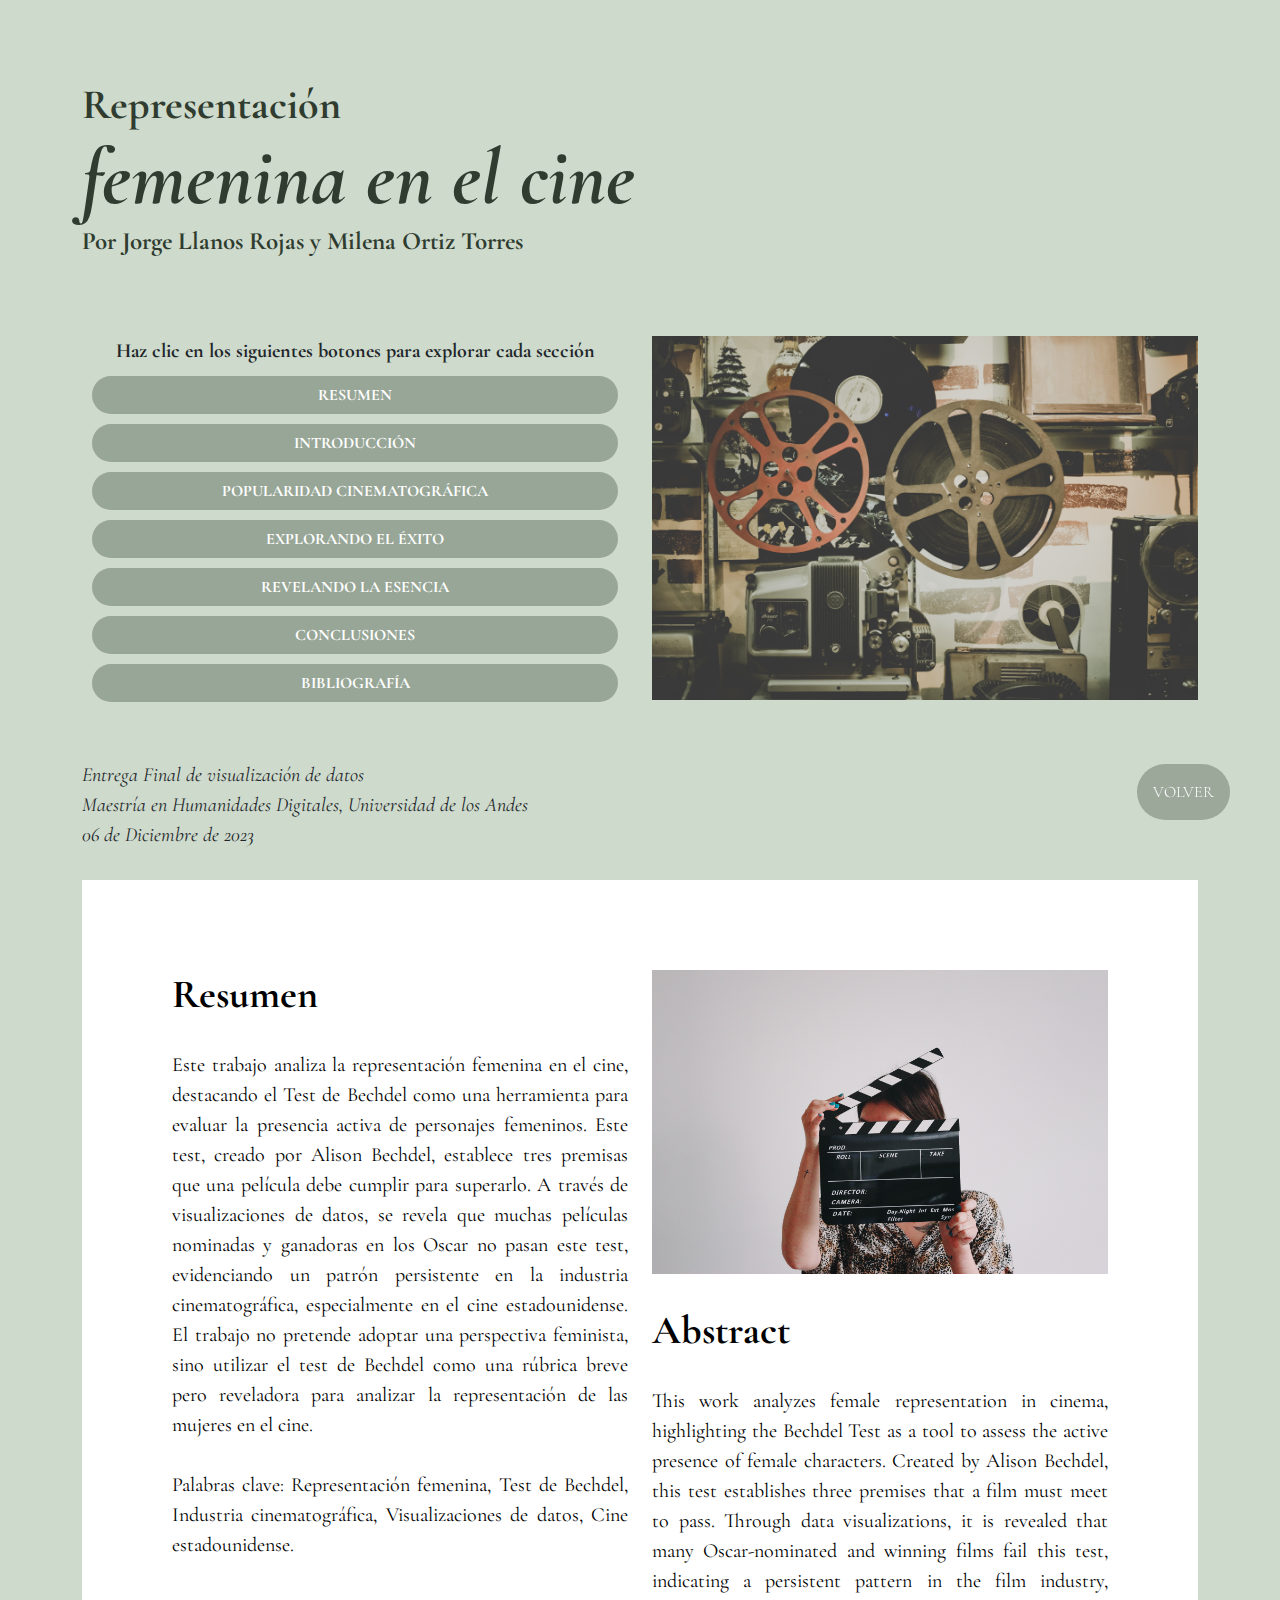
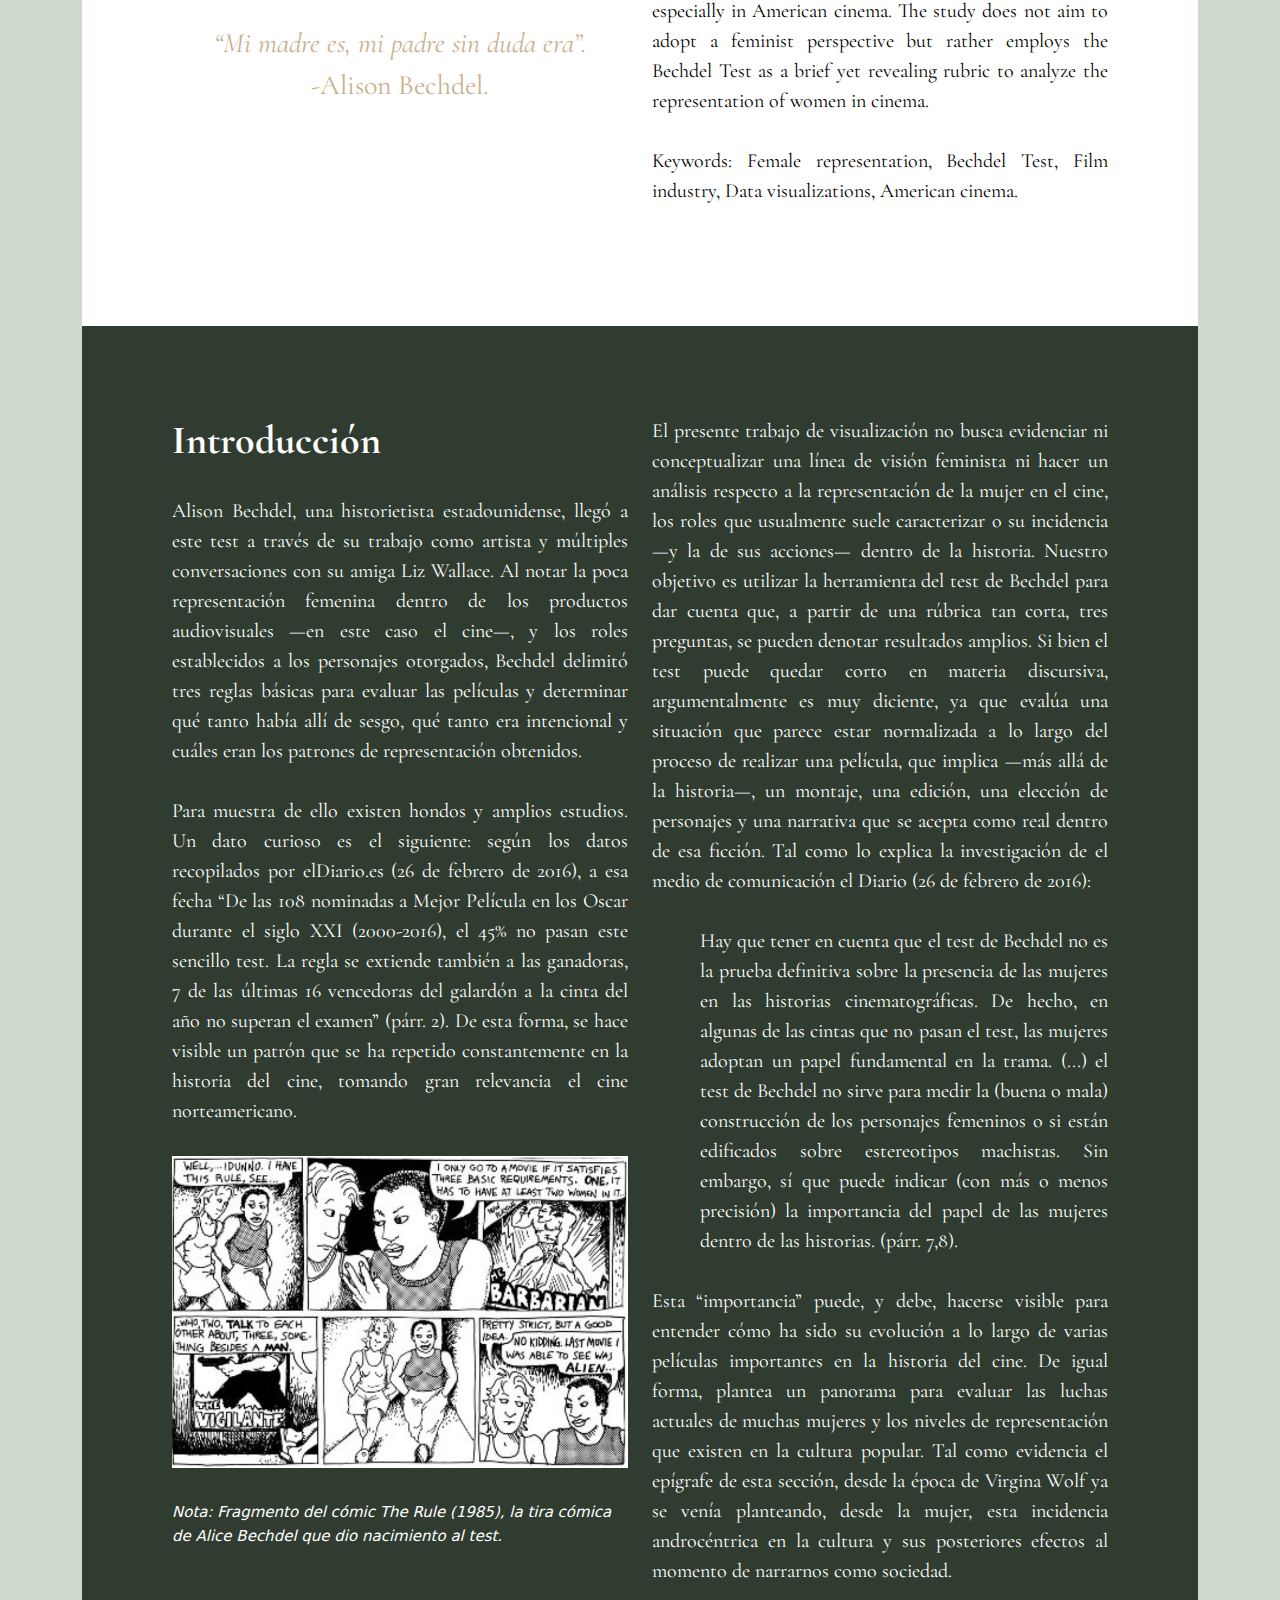
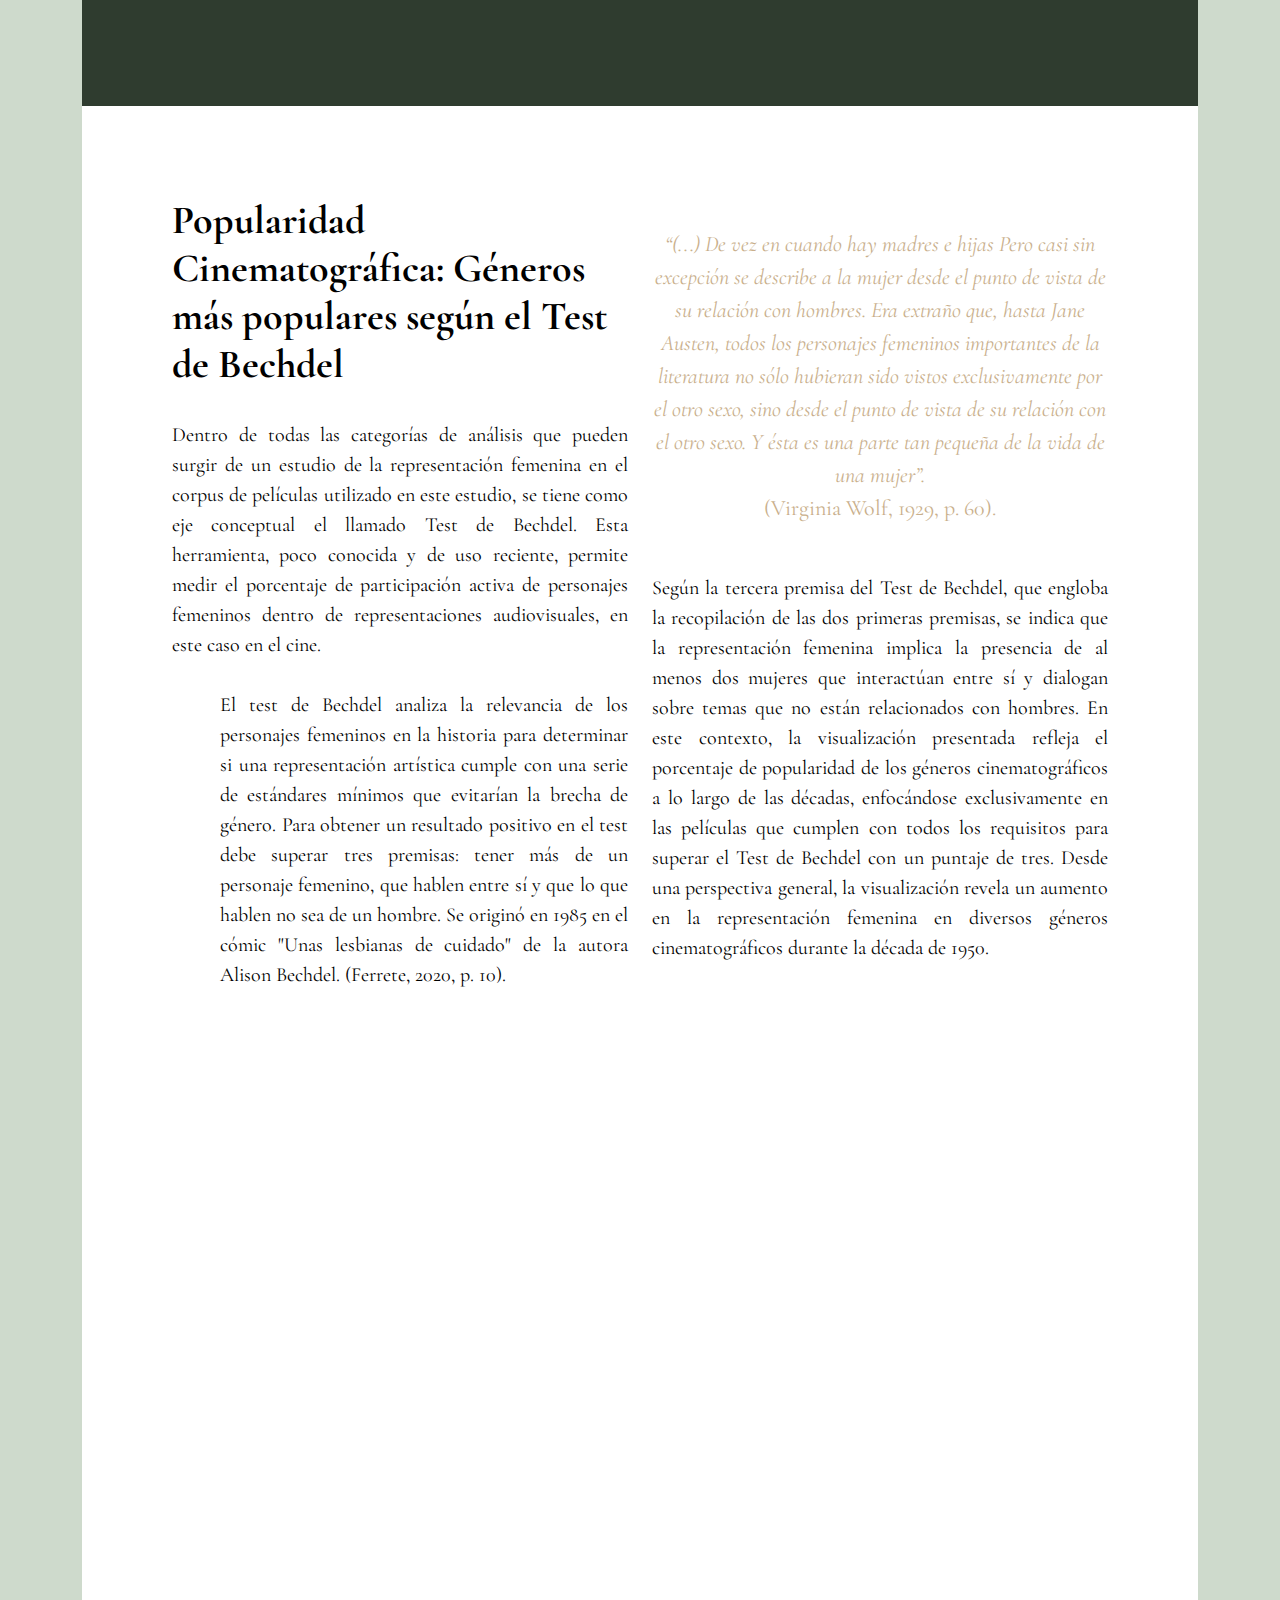
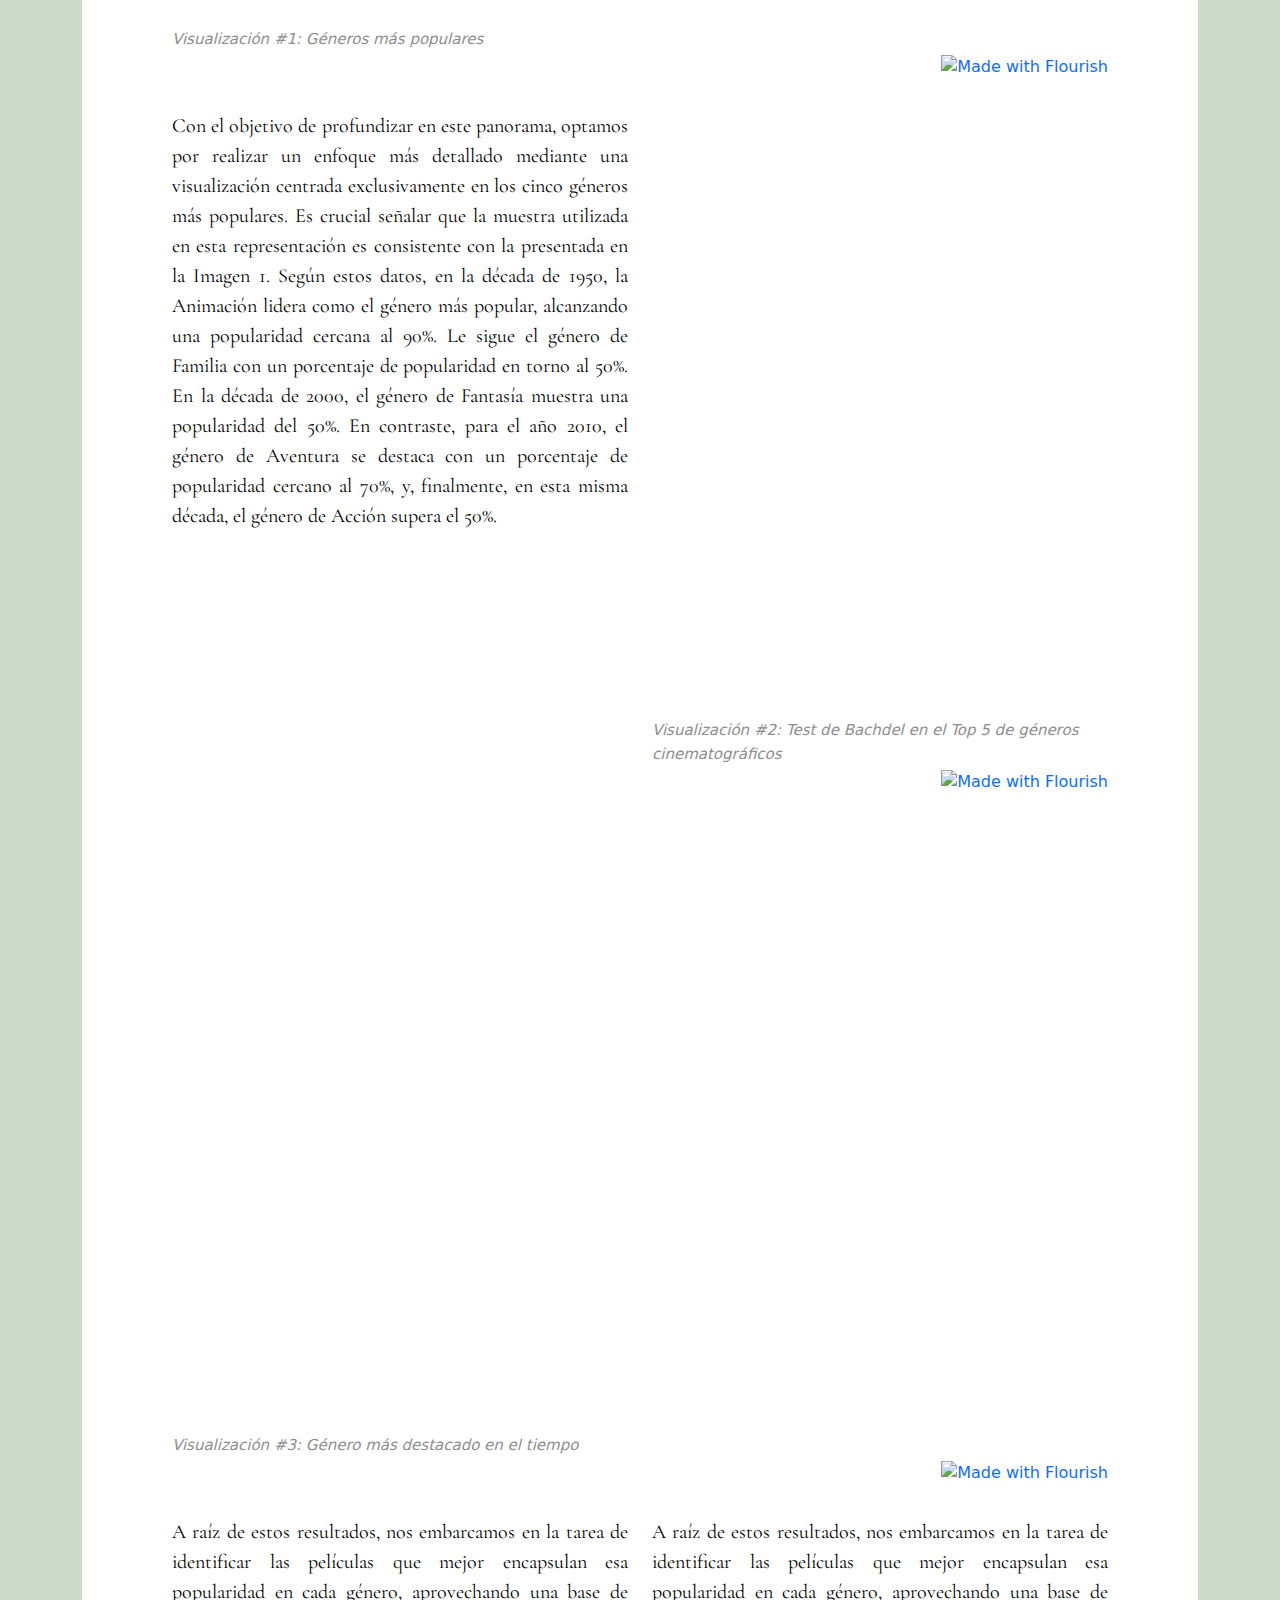
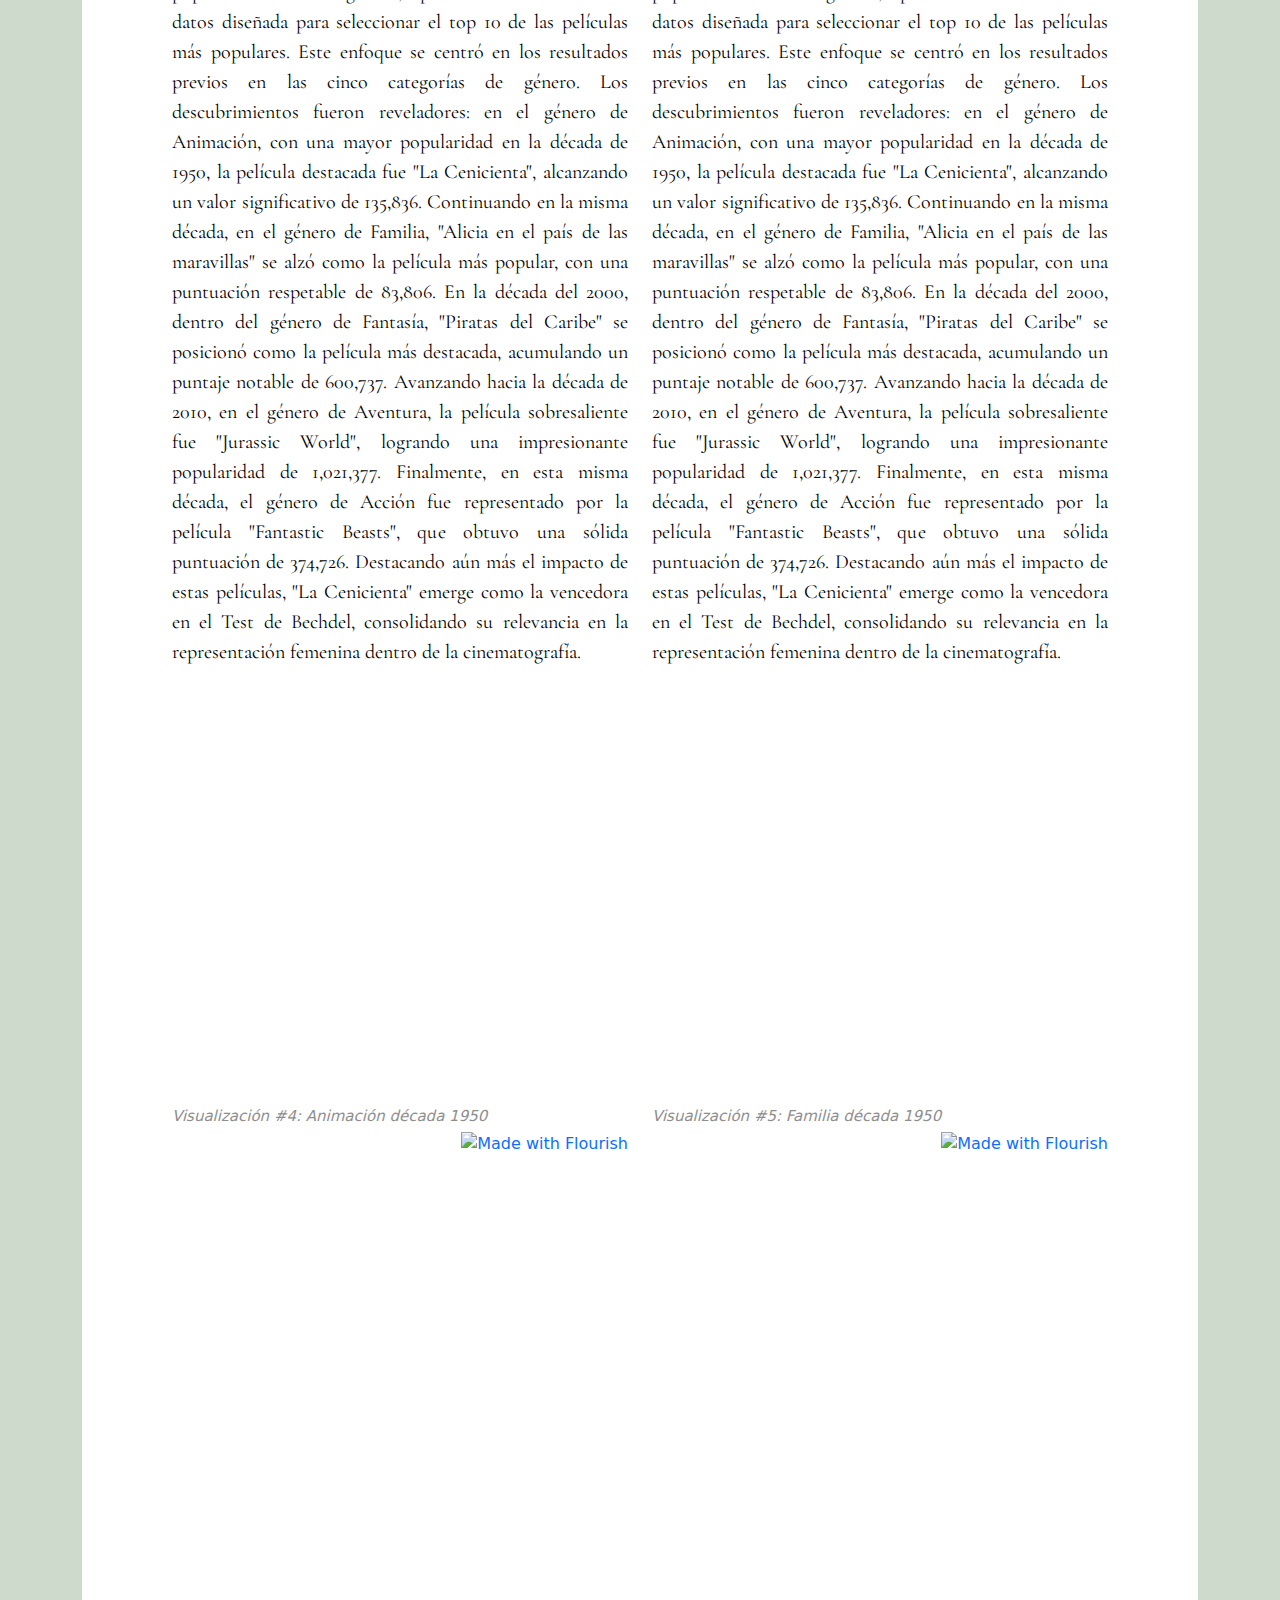
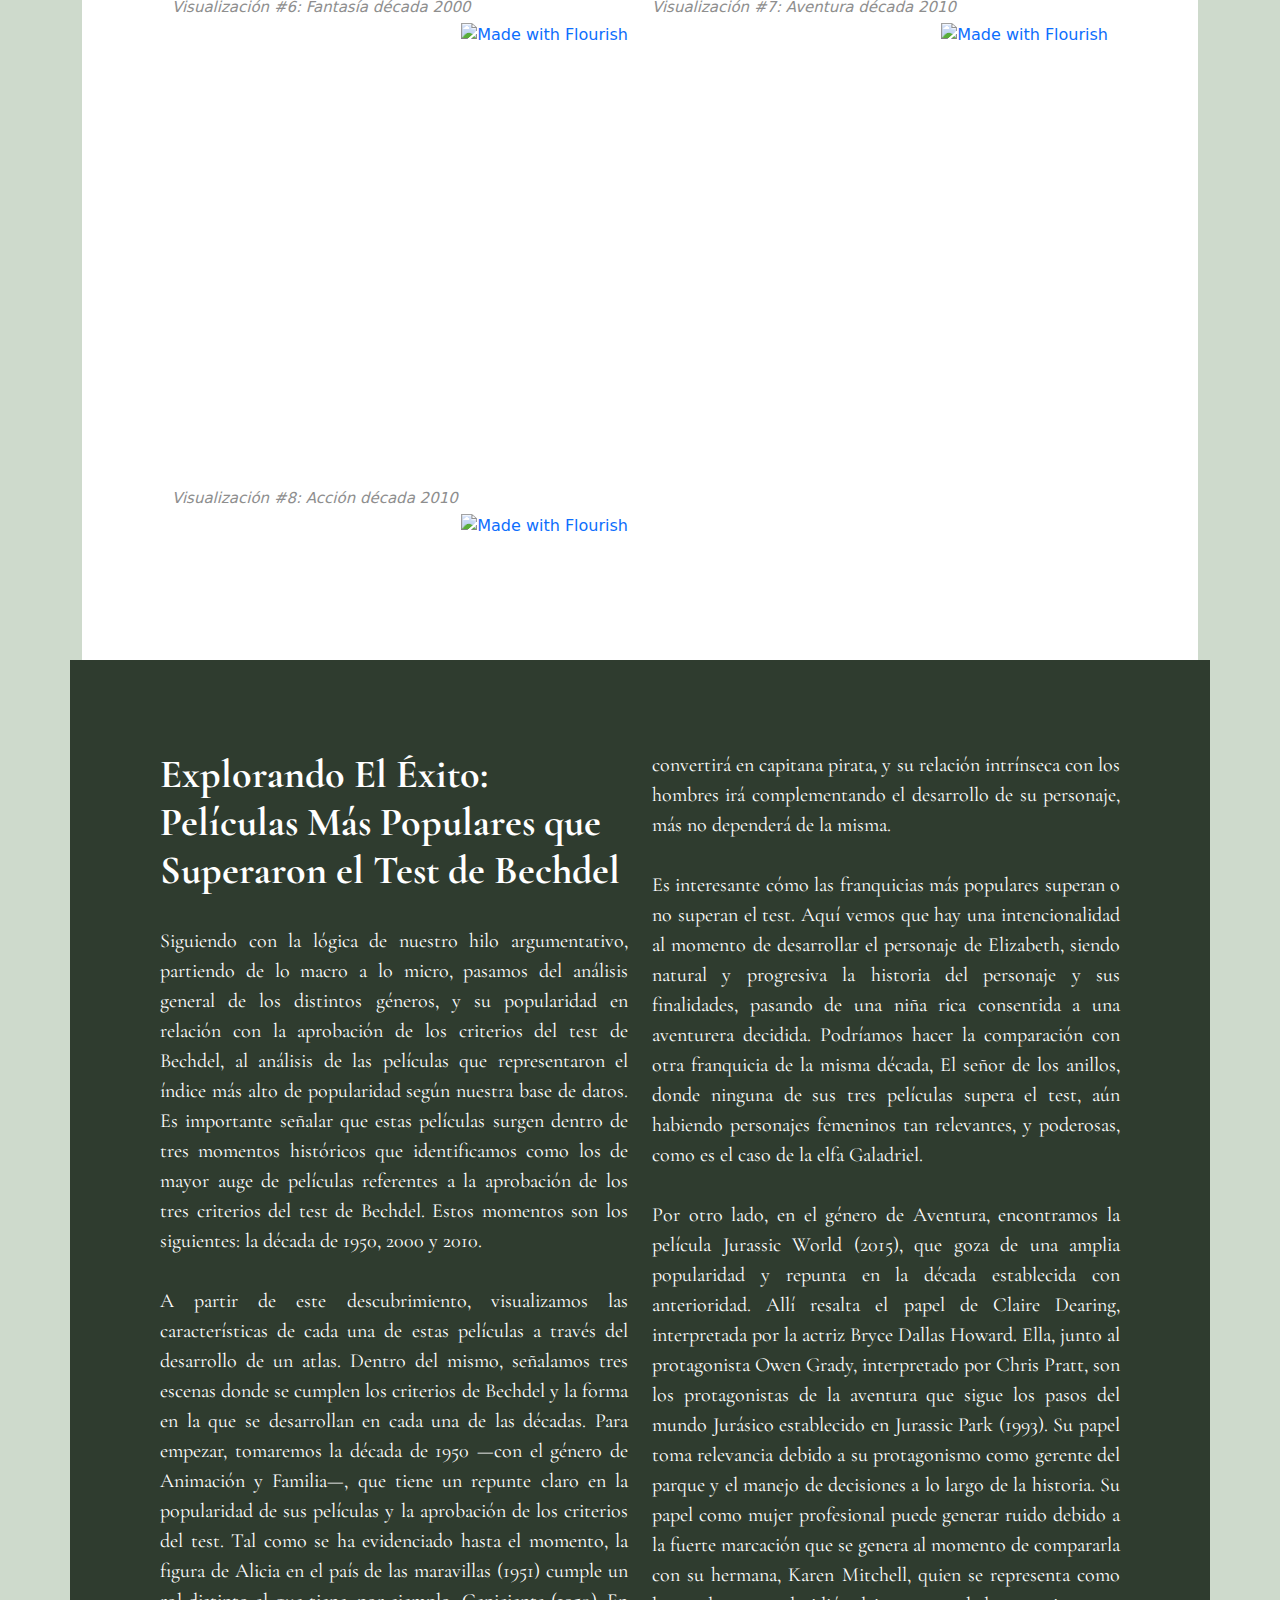
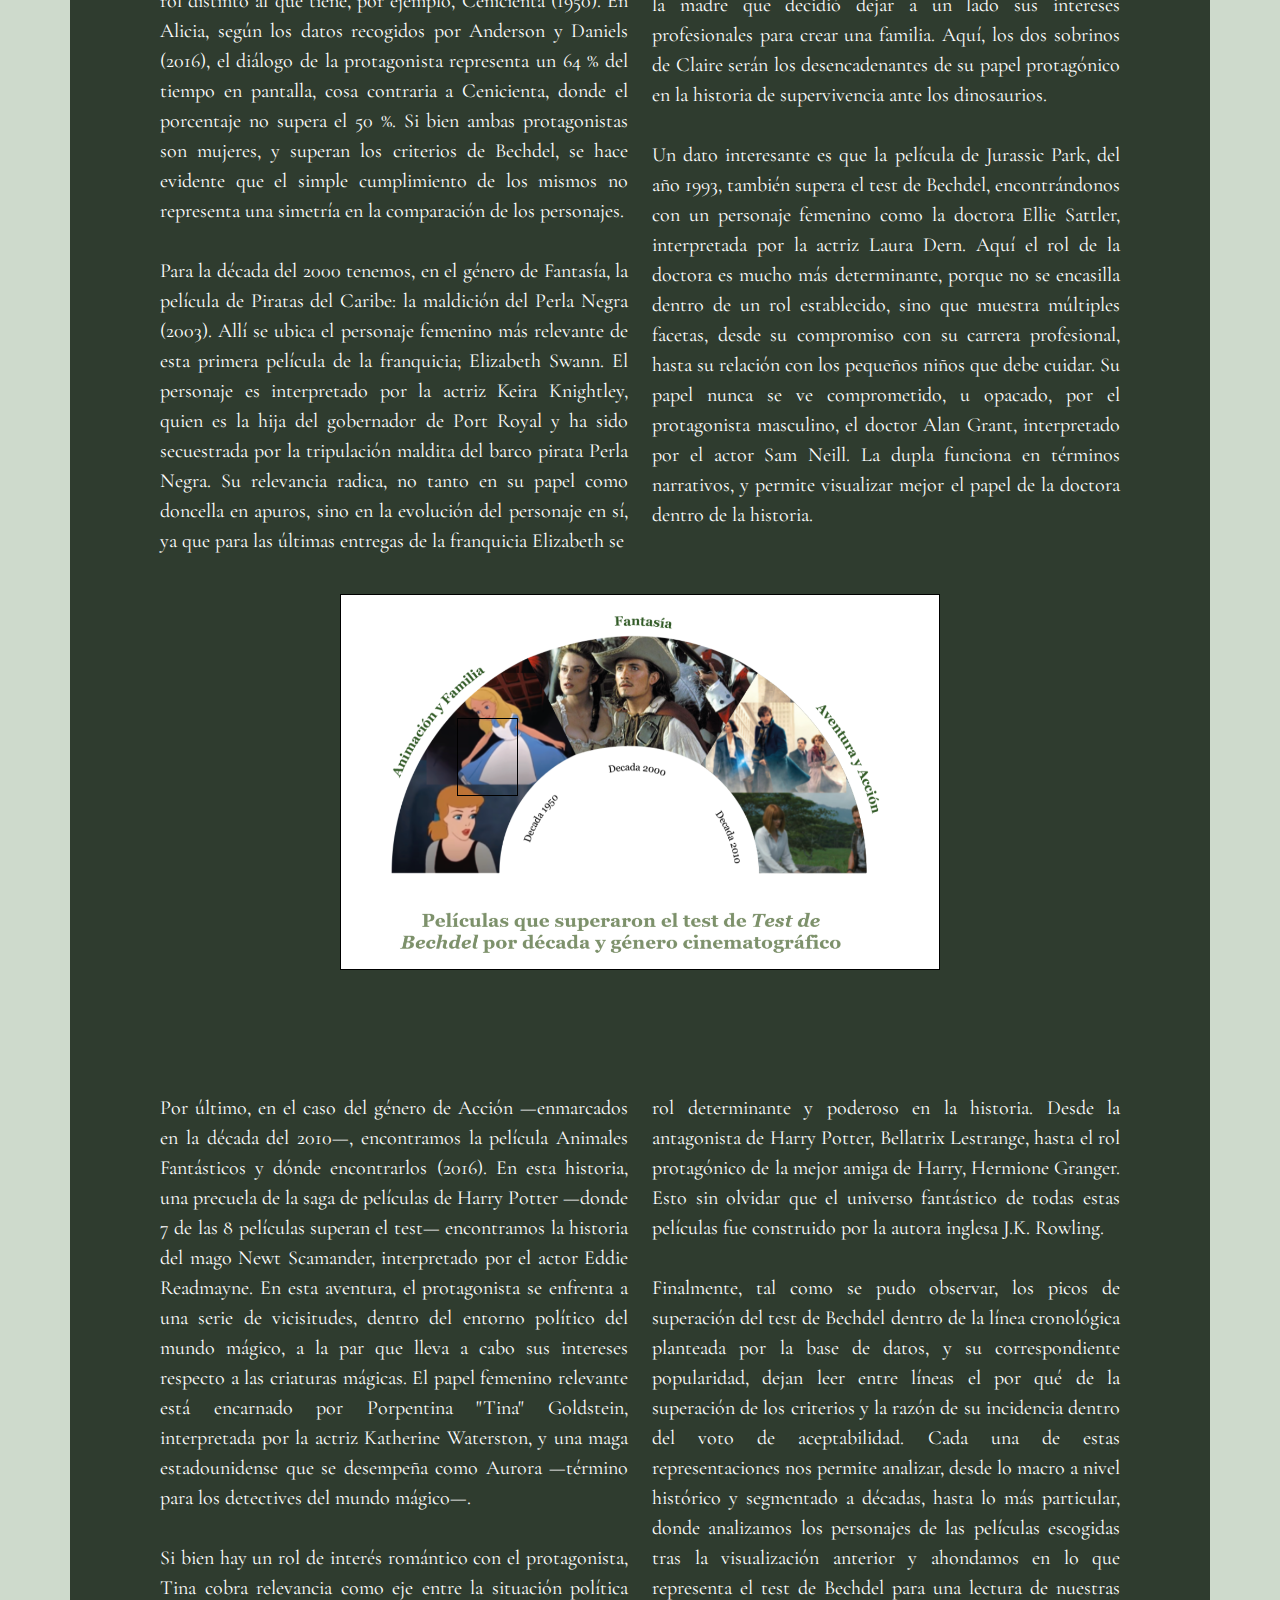
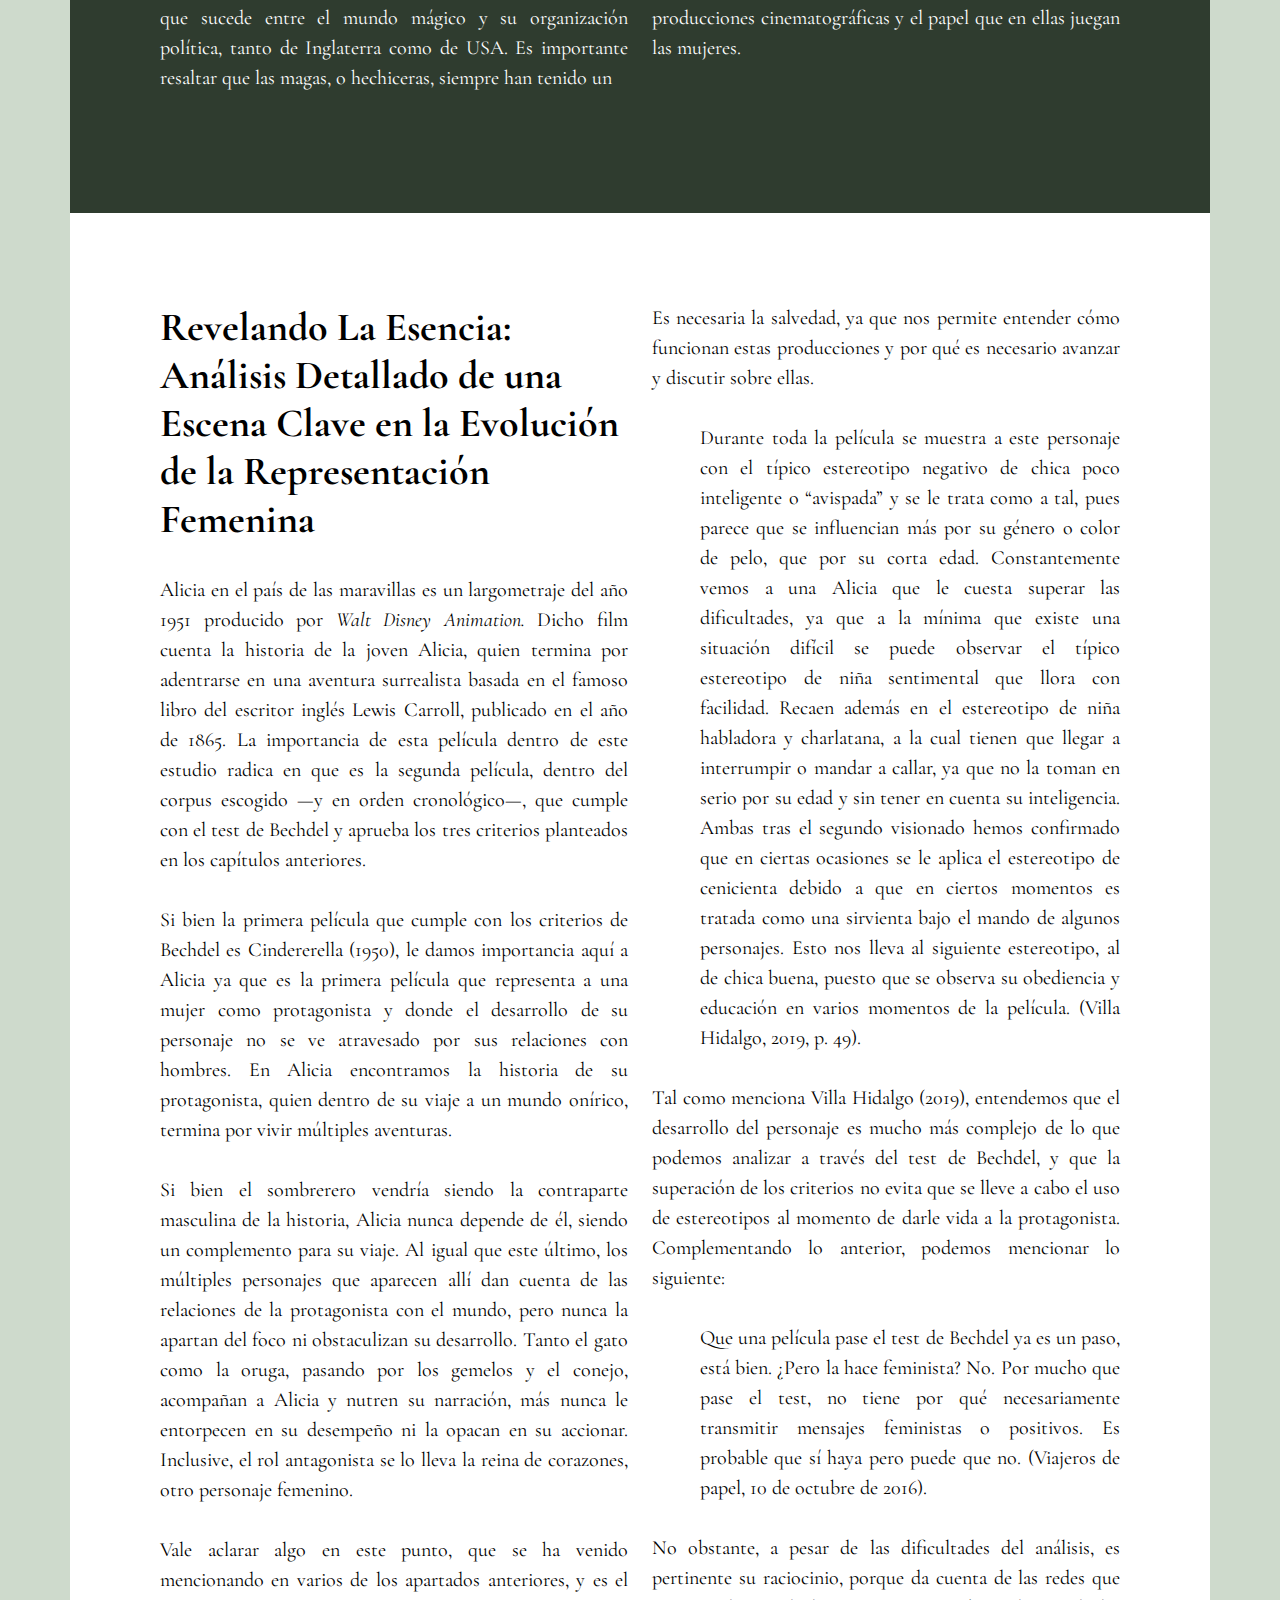
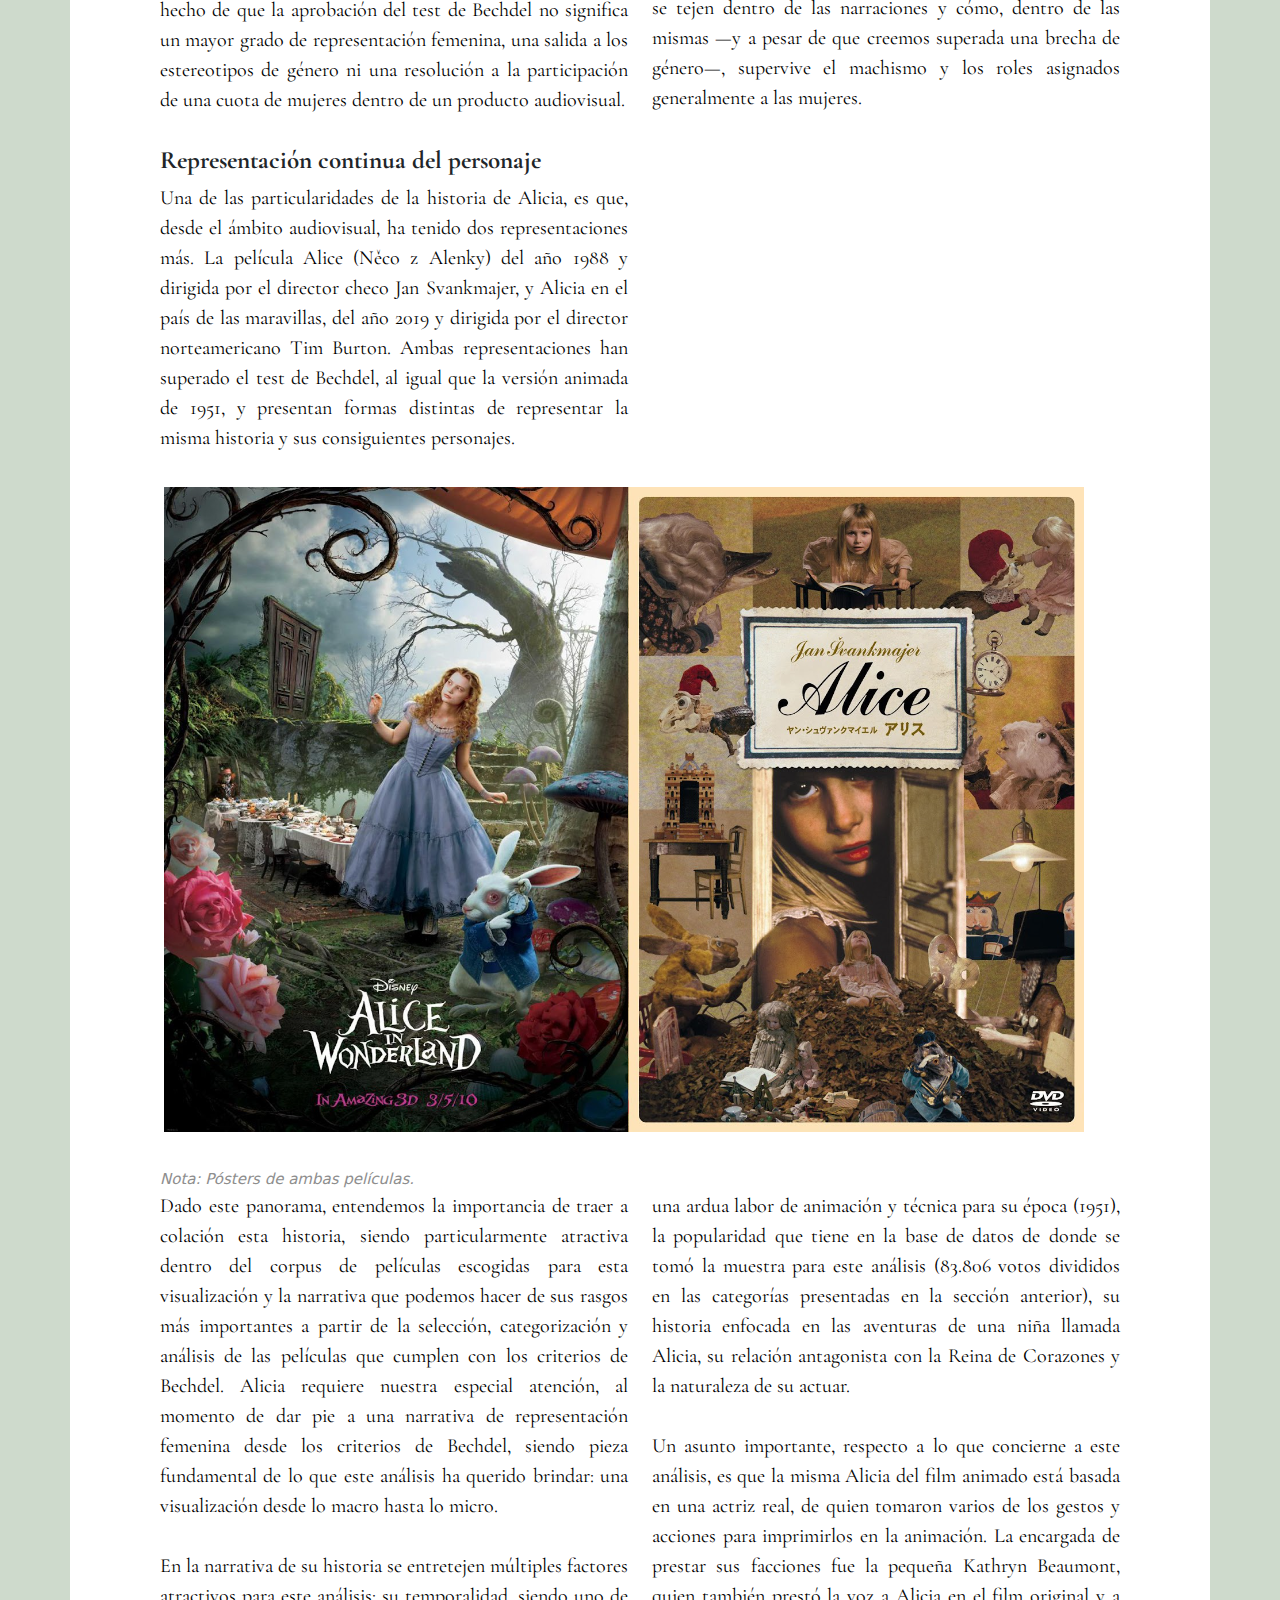
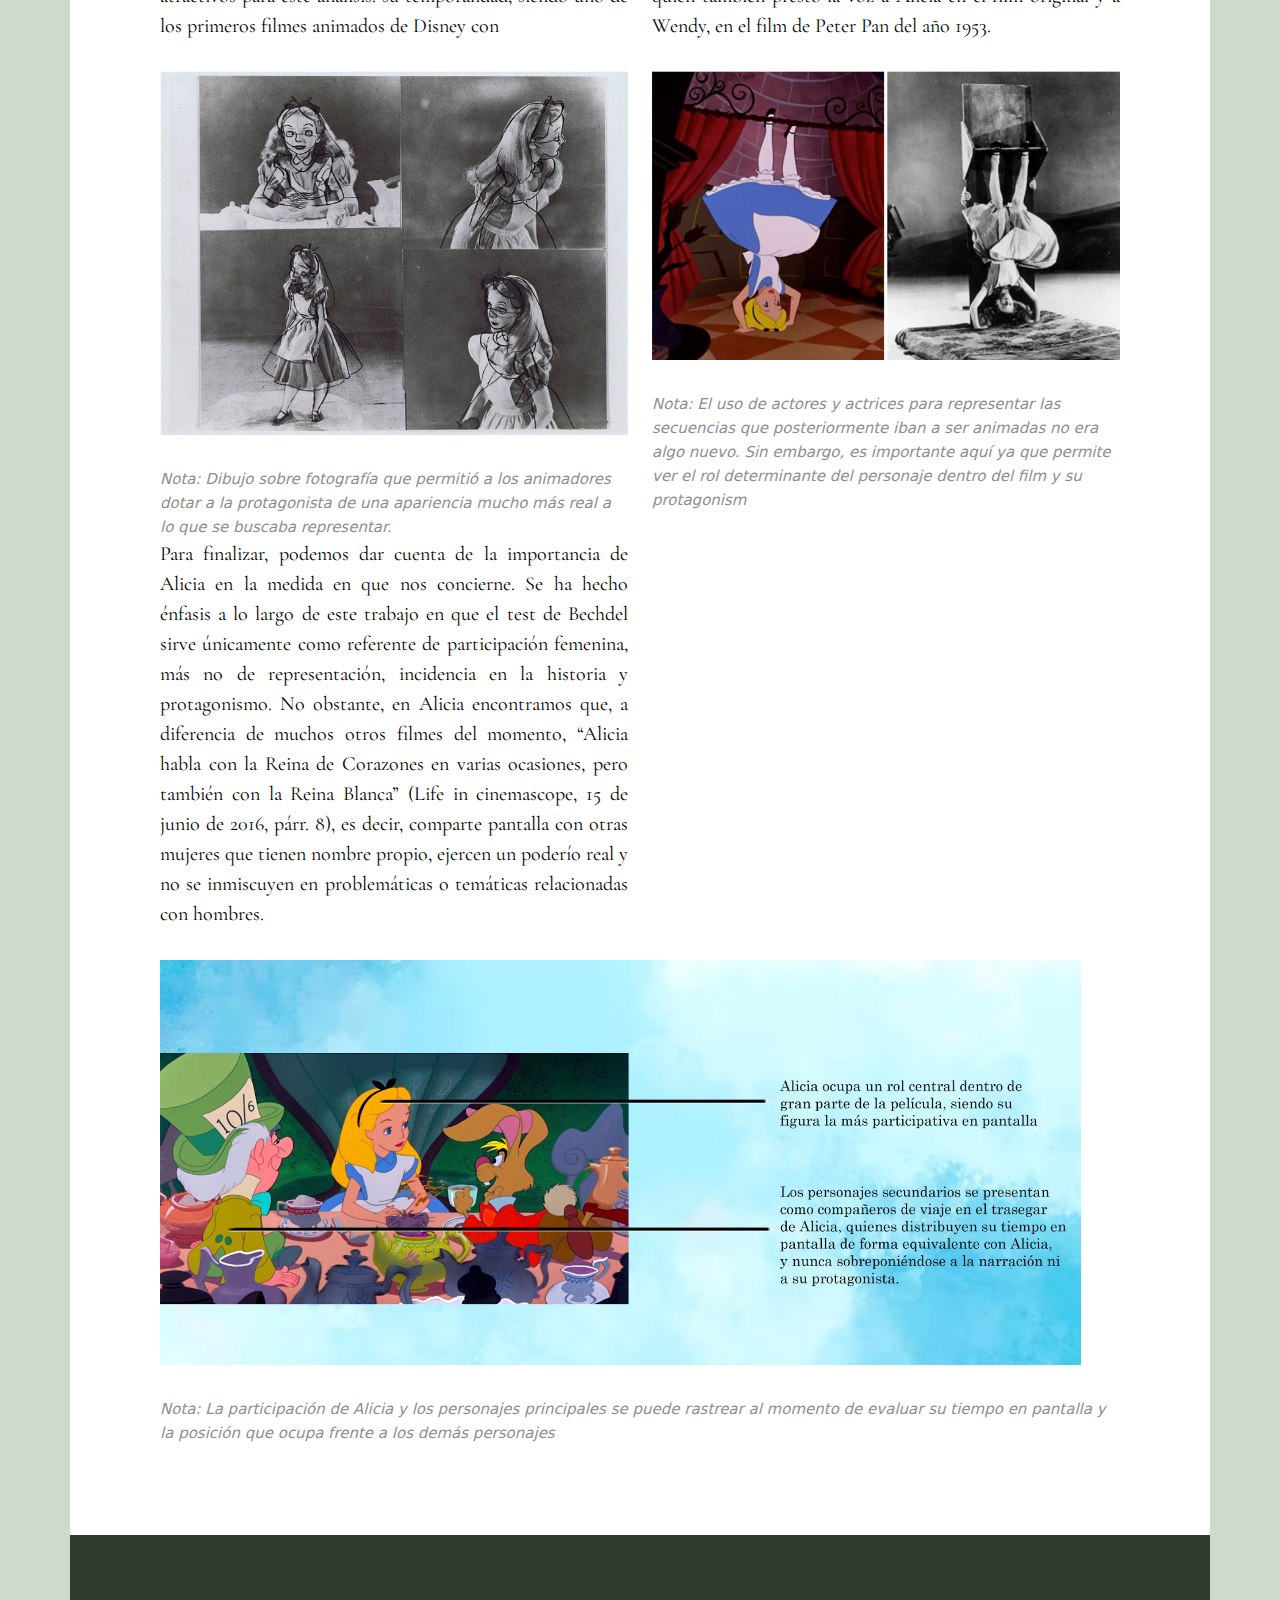
==== index.html @ ea0e39e7 "citas" ====
<!DOCTYPE html>
<html>

<head>
    <meta charset="utf-8">
    <title>Milena Ortiz Torres</title>
    <meta name="viewport" content="width=device-width, initial-scale=1.0">
    <link rel="stylesheet" href="css/bootstrap.min.css">
    <link rel="stylesheet" href="estilo.css">
    <script src="https://cdn.plot.ly/plotly-2.27.0.min.js" charset="utf-8"></script>


    <!-- fonts Styles -->
    <link rel="preconnect" href="https://fonts.googleapis.com">
    <link rel="preconnect" href="https://fonts.gstatic.com" crossorigin>
    <link
        href="https://fonts.googleapis.com/css2?family=Cormorant+Garamond:ital,wght@0,300;0,400;0,500;0,600;0,700;1,300;1,400;1,500;1,600;1,700&display=swap"
        rel="stylesheet">
</head>


<body>
    <a class="back-top" href="#top">VOLVER</a>
    <div class="container">
        <div class="row">
            <div class="col-md-12">
                <div class="intro" id="top">
                    <h2>Representación</h2>
                    <h1><i>femenina en el cine</i></h1>
                    <h3>Por Jorge Llanos Rojas y Milena Ortiz Torres</h3>
                </div>
            </div>
        </div>
        <div class="row">
            <div class="col-md-6">
                <p class='info'><b>Haz clic en los siguientes botones para explorar cada sección</b></p>

                <a class="btn" href="#resumen">RESUMEN</a>
                <a class="btn" href="#introduccion">INTRODUCCIÓN</a>
                <a class="btn" href="#etapa1">POPULARIDAD CINEMATOGRÁFICA</a>
                <a class="btn" href="#etapa2">EXPLORANDO EL ÉXITO</a>
                <a class="btn" href="#etapa3">REVELANDO LA ESENCIA</a>
                <a class="btn" href="#conclusiones">CONCLUSIONES</a>
                <a class="btn" href="#bibliografia">BIBLIOGRAFÍA</a>
                <br /><br />

                <p><i>Entrega Final de visualización de datos <br />Maestría en Humanidades Digitales, Universidad de
                        los Andes<br />06 de Diciembre de 2023</i></p>
            </div>

            <div class="col-md-6">
                <img class="img-fluid" src="img/2_noom-peerapong-2uwFEAGUm6E-unsplash (1).jpg">
            </div>
        </div>

        <div class="container background-white" id="resumen">
            <div class="row">
                <div class="col-md-6">
                    <h2>Resumen</h2>
                    <br>
                    <p>Este trabajo analiza la representación femenina en el cine, destacando el Test de Bechdel como
                        una herramienta para evaluar la presencia activa de personajes femeninos. Este test, creado por
                        Alison Bechdel, establece tres premisas que una película debe cumplir para superarlo. A través
                        de visualizaciones de datos, se revela que muchas películas nominadas y ganadoras en los Oscar
                        no pasan este test, evidenciando un patrón persistente en la industria cinematográfica,
                        especialmente en el cine estadounidense. El trabajo no pretende adoptar una perspectiva
                        feminista, sino utilizar el test de Bechdel como una rúbrica breve pero reveladora para analizar
                        la representación de las mujeres en el cine.</p>
                    <p>Palabras clave: Representación femenina, Test de Bechdel, Industria cinematográfica,
                        Visualizaciones de datos, Cine estadounidense. </p>
                    <blockquote class="resumen"><i>“Mi madre es, mi padre sin duda era”.</i>
                        <br />-Alison Bechdel.
                    </blockquote>
                </div>
                <div class="col-md-6">
                    <img class="img-fluid" src="img/jon-tyson-A-obUh61bKw-unsplash.jpg">
                    <h2>Abstract</h2>
                    <br />
                    <p>This work analyzes female representation in cinema, highlighting the Bechdel Test as a tool to
                        assess the active presence of female characters. Created by Alison Bechdel, this test
                        establishes three premises that a film must meet to pass. Through data visualizations, it is
                        revealed that many Oscar-nominated and winning films fail this test, indicating a persistent
                        pattern in the film industry, especially in American cinema. The study does not aim to adopt a
                        feminist perspective but rather employs the Bechdel Test as a brief yet revealing rubric to
                        analyze the representation of women in cinema.</p>
                    <p>Keywords: Female representation, Bechdel Test, Film industry, Data visualizations, American
                        cinema.</p>

                </div>
            </div>
        </div>
        <div class="container background-green" id="introduccion">
            <div class="row">
                <div class="col-md-6">
                    <h2>Introducción</h2>
                    <br>
                    <!--       <p>Este proyecto se enfoca en el análisis de la representación femenina en el cine, utilizando la
                        base de datos encontrada en la plataforma kaggle, llamada: <a
                            href="https://www.kaggle.com/datasets/vinifm/female-representation-in-cinema">Female
                            Representation in Cinema.</a>
                    </p> -->
                    <p> Alison Bechdel, una historietista estadounidense, llegó a este test a través de su trabajo como
                        artista y múltiples conversaciones con su amiga Liz Wallace. Al notar la poca representación
                        femenina dentro de los productos audiovisuales —en este caso el cine—, y los roles establecidos
                        a los personajes otorgados, Bechdel delimitó tres reglas básicas para evaluar las películas y
                        determinar qué tanto había allí de sesgo, qué tanto era intencional y cuáles eran los patrones
                        de representación obtenidos.
                    </p>
                    <p> Para muestra de ello existen hondos y amplios estudios. Un dato curioso es el siguiente: según
                        los datos recopilados por elDiario.es (26 de febrero de 2016), a esa fecha “De las 108 nominadas
                        a Mejor Película en los Oscar durante el siglo XXI (2000-2016), el 45% no pasan este sencillo
                        test. La regla se extiende también a las ganadoras, 7 de las últimas 16 vencedoras del galardón
                        a la cinta del año no superan el examen” (párr. 2). De esta forma, se hace visible un patrón que
                        se ha repetido constantemente en la historia del cine, tomando gran relevancia el cine
                        norteamericano.
                    </p>
                    <img class="img-fluid" src="img/1_historieta.png">

                    <cite class="blanco">Nota: Fragmento del cómic The Rule (1985), la tira cómica de Alice Bechdel
                        que dio nacimiento al test.</cite>
                </div>

                <div class="col-md-6">
                    <p>El presente trabajo de visualización no busca evidenciar ni conceptualizar una línea de visión
                        feminista ni hacer un análisis respecto a la representación de la mujer en el cine, los roles
                        que usualmente suele caracterizar o su incidencia —y la de sus acciones— dentro de la historia.
                        Nuestro objetivo es utilizar la herramienta del test de Bechdel para dar cuenta que, a partir de
                        una rúbrica tan corta, tres preguntas, se pueden denotar resultados amplios. Si bien el test
                        puede quedar corto en materia discursiva, argumentalmente es muy diciente, ya que evalúa una
                        situación que parece estar normalizada a lo largo del proceso de realizar una película, que
                        implica —más allá de la historia—, un montaje, una edición, una elección de personajes y una
                        narrativa que se acepta como real dentro de esa ficción.
                        Tal como lo explica la investigación de el medio de comunicación el Diario (26 de febrero de
                        2016):
                    </p>
                    <p class="indentado">Hay que tener en cuenta que el test de Bechdel no es la prueba definitiva sobre
                        la presencia de
                        las mujeres en las historias cinematográficas. De hecho, en algunas de las cintas que no pasan
                        el test, las mujeres adoptan un papel fundamental en la trama. (...) el test de Bechdel no sirve
                        para medir la (buena o mala) construcción de los personajes femeninos o si están edificados
                        sobre estereotipos machistas. Sin embargo, sí que puede indicar (con más o menos precisión) la
                        importancia del papel de las mujeres dentro de las historias. (párr. 7,8).
                    </p>
                    <p> Esta “importancia” puede, y debe, hacerse visible para entender cómo ha sido su evolución a lo
                        largo de varias películas importantes en la historia del cine. De igual forma, plantea un
                        panorama para evaluar las luchas actuales de muchas mujeres y los niveles de representación que
                        existen en la cultura popular. Tal como evidencia el epígrafe de esta sección, desde la época de
                        Virgina Wolf ya se venía planteando, desde la mujer, esta incidencia androcéntrica en la cultura
                        y sus posteriores efectos al momento de narrarnos como sociedad.
                    </p>
                </div>
            </div>
        </div>

        <div class="container background-white" id="etapa1">
            <div class="row">
                <div class="col-md-6">
                    <h2>Popularidad Cinematográfica: Géneros más populares según el Test de Bechdel</h2>
                    <br>
                    <P>Dentro de todas las categorías de análisis que pueden surgir de un estudio de la representación
                        femenina en el corpus de películas utilizado en este estudio, se tiene como eje conceptual el
                        llamado Test de Bechdel. Esta herramienta, poco conocida y de uso reciente, permite medir el
                        porcentaje de participación activa de personajes femeninos dentro de representaciones
                        audiovisuales, en este caso en el cine.</P>
                    <P class="indentado"> El test de Bechdel analiza la relevancia de los personajes femeninos en la
                        historia para determinar si una representación artística cumple con una serie de estándares
                        mínimos que evitarían la brecha de género. Para obtener un resultado positivo en el test debe
                        superar tres premisas: tener más de un personaje femenino, que hablen entre sí y que lo que
                        hablen no sea de un hombre. Se originó en 1985 en el cómic "Unas lesbianas de cuidado" de la
                        autora Alison Bechdel. (Ferrete, 2020, p. 10).</P>
                </div>
                <div class="col-md-6">
                    <blockquote class="resumen2"><i>“(...) De vez en cuando hay madres e hijas Pero casi sin excepción
                            se
                            describe a la mujer desde el punto de vista de su relación con hombres. Era extraño que,
                            hasta Jane Austen, todos los personajes femeninos importantes de la literatura no sólo
                            hubieran sido vistos exclusivamente por el otro sexo, sino desde el punto de vista de su
                            relación con el otro sexo. Y ésta es una parte tan pequeña de la vida de una mujer”.</i>
                        <br />(Virginia Wolf, 1929, p. 60).
                    </blockquote>
                    <p>Según la tercera premisa del Test de Bechdel, que engloba la recopilación de las dos primeras
                        premisas, se indica que la representación femenina implica la presencia de al menos dos mujeres
                        que interactúan entre sí y dialogan sobre temas que no están relacionados con hombres. En este
                        contexto, la visualización presentada refleja el porcentaje de popularidad de los géneros
                        cinematográficos a lo largo de las décadas, enfocándose exclusivamente en las películas que
                        cumplen con todos los requisitos para superar el Test de Bechdel con un puntaje de tres. Desde
                        una perspectiva general, la visualización revela un aumento en la representación femenina en
                        diversos géneros cinematográficos durante la década de 1950.
                    </p>
                </div>
                <div class="col-md-12">
                    <!-- Géneros más populares -->
                    <iframe src='https://flo.uri.sh/visualisation/16011779/embed' title='Interactive or visual content'
                        class='flourish-embed-iframe' frameborder='0' scrolling='no' style='width:100%;height:600px;'
                        sandbox='allow-same-origin allow-forms allow-scripts allow-downloads allow-popups allow-popups-to-escape-sandbox allow-top-navigation-by-user-activation'>
                    </iframe>
                    <cite>Visualización #1: Géneros más populares</cite>
                    <div style='width:100%!;margin-top:4px!important;text-align:right!important;'><a
                            class='flourish-credit'
                            href='https://public.flourish.studio/visualisation/16011779/?utm_source=embed&utm_campaign=visualisation/16011779'
                            target='_top' style='text-decoration:none!important'><img alt='Made with Flourish'
                                src='https://public.flourish.studio/resources/made_with_flourish.svg'
                                style='width:105px!important;height:16px!important;border:none!important;margin:0!important;'>
                        </a>

                    </div>
                </div>
                <div class="col-md-6">
                    <p>Con el objetivo de profundizar en este panorama, optamos por realizar un enfoque más detallado
                        mediante una visualización centrada exclusivamente en los cinco géneros más populares. Es
                        crucial señalar que la muestra utilizada en esta representación es consistente con la presentada
                        en la Imagen 1. Según estos datos, en la década de 1950, la Animación lidera como el género más
                        popular, alcanzando una popularidad cercana al 90%. Le sigue el género de Familia con un
                        porcentaje de popularidad en torno al 50%. En la década de 2000, el género de Fantasía muestra
                        una popularidad del 50%. En contraste, para el año 2010, el género de Aventura se destaca con un
                        porcentaje de popularidad cercano al 70%, y, finalmente, en esta misma década, el género de
                        Acción supera el 50%.
                    </p>
                </div>
                <div class="col-md-6"> <!-- Test de Bachdel en el Top 5 de géneros -->
                    <iframe src='https://flo.uri.sh/visualisation/16006486/embed' title='Interactive or visual content'
                        class='flourish-embed-iframe' frameborder='0' scrolling='no' style='width:100%;height:600px;'
                        sandbox='allow-same-origin allow-forms allow-scripts allow-downloads allow-popups allow-popups-to-escape-sandbox allow-top-navigation-by-user-activation'>
                    </iframe>
                    <cite>Visualización #2: Test de Bachdel en el Top 5 de géneros cinematográficos</cite>
                    <div style='width:100%!;margin-top:4px!important;text-align:right!important;'><a
                            class='flourish-credit'
                            href='https://public.flourish.studio/visualisation/16006486/?utm_source=embed&utm_campaign=visualisation/16006486'
                            target='_top' style='text-decoration:none!important'><img alt='Made with Flourish'
                                src='https://public.flourish.studio/resources/made_with_flourish.svg'
                                style='width:105px!important;height:16px!important;border:none!important;margin:0!important;'>
                        </a>
                    </div>
                </div>
                <div class="col-md-12">
                    <iframe src='https://flo.uri.sh/visualisation/16011108/embed' title='Interactive or visual content'
                        class='flourish-embed-iframe' frameborder='0' scrolling='no' style='width:100%;height:600px;'
                        sandbox='allow-same-origin allow-forms allow-scripts allow-downloads allow-popups allow-popups-to-escape-sandbox allow-top-navigation-by-user-activation'>
                    </iframe>
                    <cite>Visualización #3: Género más destacado en el tiempo</cite>
                    <div style='width:100%!;margin-top:4px!important;text-align:right!important;'><a
                            class='flourish-credit'
                            href='https://public.flourish.studio/visualisation/16011108/?utm_source=embed&utm_campaign=visualisation/16011108'
                            target='_top' style='text-decoration:none!important'><img alt='Made with Flourish'
                                src='https://public.flourish.studio/resources/made_with_flourish.svg'
                                style='width:105px!important;height:16px!important;border:none!important;margin:0!important;'>
                        </a>
                    </div>
                </div>
                <div class="col-md-6">
                    <p>A raíz de estos resultados, nos embarcamos en la tarea de identificar las películas que mejor
                        encapsulan esa popularidad en cada género, aprovechando una base de datos diseñada para
                        seleccionar el top 10 de las películas más populares. Este enfoque se centró en los resultados
                        previos en las cinco categorías de género. Los descubrimientos fueron reveladores: en el género
                        de Animación, con una mayor popularidad en la década de 1950, la película destacada fue "La
                        Cenicienta", alcanzando un valor significativo de 135,836. Continuando en la misma década, en el
                        género de Familia, "Alicia en el país de las maravillas" se alzó como la película más popular,
                        con una puntuación respetable de 83,806. En la década del 2000, dentro del género de Fantasía,
                        "Piratas del Caribe" se posicionó como la película más destacada, acumulando un puntaje notable
                        de 600,737. Avanzando hacia la década de 2010, en el género de Aventura, la película
                        sobresaliente fue "Jurassic World", logrando una impresionante popularidad de 1,021,377.
                        Finalmente, en esta misma década, el género de Acción fue representado por la película
                        "Fantastic Beasts", que obtuvo una sólida puntuación de 374,726. Destacando aún más el impacto
                        de estas películas, "La Cenicienta" emerge como la vencedora en el Test de Bechdel, consolidando
                        su relevancia en la representación femenina dentro de la cinematografía.
                    </p>
                </div>
                <div class="col-md-6">
                    <p>A raíz de estos resultados, nos embarcamos en la tarea de identificar las películas que mejor
                        encapsulan esa popularidad en cada género, aprovechando una base de datos diseñada para
                        seleccionar el top 10 de las películas más populares. Este enfoque se centró en los resultados
                        previos en las cinco categorías de género. Los descubrimientos fueron reveladores: en el género
                        de Animación, con una mayor popularidad en la década de 1950, la película destacada fue "La
                        Cenicienta", alcanzando un valor significativo de 135,836. Continuando en la misma década, en el
                        género de Familia, "Alicia en el país de las maravillas" se alzó como la película más popular,
                        con una puntuación respetable de 83,806. En la década del 2000, dentro del género de Fantasía,
                        "Piratas del Caribe" se posicionó como la película más destacada, acumulando un puntaje notable
                        de 600,737. Avanzando hacia la década de 2010, en el género de Aventura, la película
                        sobresaliente fue "Jurassic World", logrando una impresionante popularidad de 1,021,377.
                        Finalmente, en esta misma década, el género de Acción fue representado por la película
                        "Fantastic Beasts", que obtuvo una sólida puntuación de 374,726. Destacando aún más el impacto
                        de estas películas, "La Cenicienta" emerge como la vencedora en el Test de Bechdel, consolidando
                        su relevancia en la representación femenina dentro de la cinematografía.
                    </p>
                </div>
                <div class="col-md-6">
                    <iframe src='https://flo.uri.sh/visualisation/16011572/embed' title='Interactive or visual content'
                        class='flourish-embed-iframe' frameborder='0' scrolling='no' style='width:100%;height:400px;'
                        sandbox='allow-same-origin allow-forms allow-scripts allow-downloads allow-popups allow-popups-to-escape-sandbox allow-top-navigation-by-user-activation'>
                    </iframe>
                    <cite>Visualización #4: Animación década 1950</cite>
                    <div style='width:100%!;margin-top:4px!important;text-align:right!important;'><a
                            class='flourish-credit'
                            href='https://public.flourish.studio/visualisation/16011572/?utm_source=embed&utm_campaign=visualisation/16011572'
                            target='_top' style='text-decoration:none!important'><img alt='Made with Flourish'
                                src='https://public.flourish.studio/resources/made_with_flourish.svg'
                                style='width:105px!important;height:16px!important;border:none!important;margin:0!important;'>
                        </a>
                    </div>

                </div>
                <div class="col-md-6">
                    <iframe src='https://flo.uri.sh/visualisation/16012016/embed' title='Interactive or visual content'
                        class='flourish-embed-iframe' frameborder='0' scrolling='no' style='width:100%;height:400px;'
                        sandbox='allow-same-origin allow-forms allow-scripts allow-downloads allow-popups allow-popups-to-escape-sandbox allow-top-navigation-by-user-activation'>
                    </iframe>
                    <cite>Visualización #5: Familia década 1950</cite>
                    <div style='width:100%!;margin-top:4px!important;text-align:right!important;'><a
                            class='flourish-credit'
                            href='https://public.flourish.studio/visualisation/16012016/?utm_source=embed&utm_campaign=visualisation/16012016'
                            target='_top' style='text-decoration:none!important'><img alt='Made with Flourish'
                                src='https://public.flourish.studio/resources/made_with_flourish.svg'
                                style='width:105px!important;height:16px!important;border:none!important;margin:0!important;'>
                        </a>
                    </div>
                </div>
                <div class="col-md-6">
                    <iframe src='https://flo.uri.sh/visualisation/16012049/embed' title='Interactive or visual content'
                        class='flourish-embed-iframe' frameborder='0' scrolling='no' style='width:100%;height:400px;'
                        sandbox='allow-same-origin allow-forms allow-scripts allow-downloads allow-popups allow-popups-to-escape-sandbox allow-top-navigation-by-user-activation'>
                    </iframe>
                    <cite>Visualización #6: Fantasía década 2000</cite>
                    <div style='width:100%!;margin-top:4px!important;text-align:right!important;'><a
                            class='flourish-credit'
                            href='https://public.flourish.studio/visualisation/16012049/?utm_source=embed&utm_campaign=visualisation/16012049'
                            target='_top' style='text-decoration:none!important'><img alt='Made with Flourish'
                                src='https://public.flourish.studio/resources/made_with_flourish.svg'
                                style='width:105px!important;height:16px!important;border:none!important;margin:0!important;'>
                        </a>
                    </div>
                </div>
                <div class="col-md-6">
                    <iframe src='https://flo.uri.sh/visualisation/16012070/embed' title='Interactive or visual content'
                        class='flourish-embed-iframe' frameborder='0' scrolling='no' style='width:100%;height:400px;'
                        sandbox='allow-same-origin allow-forms allow-scripts allow-downloads allow-popups allow-popups-to-escape-sandbox allow-top-navigation-by-user-activation'>
                    </iframe>
                    <cite>Visualización #7: Aventura década 2010</cite>
                    <div style='width:100%!;margin-top:4px!important;text-align:right!important;'><a
                            class='flourish-credit'
                            href='https://public.flourish.studio/visualisation/16012070/?utm_source=embed&utm_campaign=visualisation/16012070'
                            target='_top' style='text-decoration:none!important'><img alt='Made with Flourish'
                                src='https://public.flourish.studio/resources/made_with_flourish.svg'
                                style='width:105px!important;height:16px!important;border:none!important;margin:0!important;'>
                        </a>
                    </div>
                </div>
                <div class="col-md-6">
                    <iframe src='https://flo.uri.sh/visualisation/16012095/embed' title='Interactive or visual content'
                        class='flourish-embed-iframe' frameborder='0' scrolling='no' style='width:100%;height:400px;'
                        sandbox='allow-same-origin allow-forms allow-scripts allow-downloads allow-popups allow-popups-to-escape-sandbox allow-top-navigation-by-user-activation'>
                    </iframe>
                    <cite>Visualización #8: Acción década 2010</cite>
                    <div style='width:100%!;margin-top:4px!important;text-align:right!important;'><a
                            class='flourish-credit'
                            href='https://public.flourish.studio/visualisation/16012095/?utm_source=embed&utm_campaign=visualisation/16012095'
                            target='_top' style='text-decoration:none!important'><img alt='Made with Flourish'
                                src='https://public.flourish.studio/resources/made_with_flourish.svg'
                                style='width:105px!important;height:16px!important;border:none!important;margin:0!important;'>
                        </a>
                    </div>
                </div>
                <div class="col-md-6">
                    <div>

                    </div>
                </div>
            </div>
        </div>
    </div>
    <div class="container background-green" id="etapa2">
        <div class="row">
            <div class="col-md-6">
                <h2>Explorando El Éxito: Películas Más Populares que Superaron el Test de Bechdel</h2>
                <br>
                <p>Siguiendo con la lógica de nuestro hilo argumentativo, partiendo de lo macro a lo micro, pasamos del
                    análisis general de los distintos géneros, y su popularidad en relación con la aprobación de los
                    criterios del test de Bechdel, al análisis de las películas que representaron el índice más alto de
                    popularidad según nuestra base de datos. Es importante señalar que estas películas surgen dentro de
                    tres momentos históricos que identificamos como los de mayor auge de películas referentes a la
                    aprobación de los tres criterios del test de Bechdel. Estos momentos son los siguientes: la década
                    de 1950, 2000 y 2010.
                </p>
                <p>A partir de este descubrimiento, visualizamos las características de cada una de estas películas a
                    través del desarrollo de un atlas. Dentro del mismo, señalamos tres escenas donde se cumplen los
                    criterios de Bechdel y la forma en la que se desarrollan en cada una de las décadas. Para empezar,
                    tomaremos la década de 1950 —con el género de Animación y Familia—, que tiene un repunte claro en la
                    popularidad de sus películas y la aprobación de los criterios del test. Tal como se ha evidenciado
                    hasta el momento, la figura de Alicia en el país de las maravillas (1951) cumple un rol distinto al
                    que tiene, por ejemplo, Cenicienta (1950). En Alicia, según los datos recogidos por Anderson y
                    Daniels (2016), el diálogo de la protagonista representa un 64 % del tiempo en pantalla, cosa
                    contraria a Cenicienta, donde el porcentaje no supera el 50 %. Si bien ambas protagonistas son
                    mujeres, y superan los criterios de Bechdel, se hace evidente que el simple cumplimiento de los
                    mismos no representa una simetría en la comparación de los personajes.
                </p>
                <p>
                    Para la década del 2000 tenemos, en el género de Fantasía, la película de Piratas del Caribe: la
                    maldición del Perla Negra (2003). Allí se ubica el personaje femenino más relevante de esta primera
                    película de la franquicia; Elizabeth Swann. El personaje es interpretado por la actriz Keira
                    Knightley, quien es la hija del gobernador de Port Royal y ha sido secuestrada por la tripulación
                    maldita del barco pirata Perla Negra. Su relevancia radica, no tanto en su papel como doncella en
                    apuros, sino en la evolución del personaje en sí, ya que para las últimas entregas de la franquicia
                    Elizabeth se
                </p>
            </div>
            <div class="col-md-6">
                <p> convertirá en capitana pirata, y su relación intrínseca con los hombres irá complementando el
                    desarrollo de su personaje, más no dependerá de la misma.
                </p>
                <p>Es interesante cómo las franquicias más populares superan o no superan el test. Aquí vemos que hay
                    una intencionalidad al momento de desarrollar el personaje de Elizabeth, siendo natural y progresiva
                    la historia del personaje y sus finalidades, pasando de una niña rica consentida a una aventurera
                    decidida. Podríamos hacer la comparación con otra franquicia de la misma década, El señor de los
                    anillos, donde ninguna de sus tres películas supera el test, aún habiendo personajes femeninos tan
                    relevantes, y poderosas, como es el caso de la elfa Galadriel.
                </p>
                <p>Por otro lado, en el género de Aventura, encontramos la película Jurassic World (2015), que goza de
                    una amplia popularidad y repunta en la década establecida con anterioridad. Allí resalta el papel de
                    Claire Dearing, interpretada por la actriz Bryce Dallas Howard. Ella, junto al protagonista Owen
                    Grady, interpretado por Chris Pratt, son los protagonistas de la aventura que sigue los pasos del
                    mundo Jurásico establecido en Jurassic Park (1993). Su papel toma relevancia debido a su
                    protagonismo como gerente del parque y el manejo de decisiones a lo largo de la historia. Su papel
                    como mujer profesional puede generar ruido debido a la fuerte marcación que se genera al momento de
                    compararla con su hermana, Karen Mitchell, quien se representa como la madre que decidió dejar a un
                    lado sus intereses profesionales para crear una familia. Aquí, los dos sobrinos de Claire serán los
                    desencadenantes de su papel protagónico en la historia de supervivencia ante los dinosaurios.

                </p>
                <p>
                    Un dato interesante es que la película de Jurassic Park, del año 1993, también supera el test de
                    Bechdel, encontrándonos con un personaje femenino como la doctora Ellie Sattler, interpretada por la
                    actriz Laura Dern. Aquí el rol de la doctora es mucho más determinante, porque no se encasilla
                    dentro de un rol establecido, sino que muestra múltiples facetas, desde su compromiso con su carrera
                    profesional, hasta su relación con los pequeños niños que debe cuidar. Su papel nunca se ve
                    comprometido, u opacado, por el protagonista masculino, el doctor Alan Grant, interpretado por el
                    actor Sam Neill. La dupla funciona en términos narrativos, y permite visualizar mejor el papel de la
                    doctora dentro de la historia.
                </p>
            </div>
            <div class="col-md-12">
                <!-- width="300" height="200" -->
                <iframe style="height:500px; width:100%;" src="atlas/index.html"></iframe>
            </div>
            <div class="col-md-6">
                <p>Por último, en el caso del género de Acción —enmarcados en la década del 2010—, encontramos la
                    película Animales Fantásticos y dónde encontrarlos (2016). En esta historia, una precuela de la saga
                    de películas de Harry Potter —donde 7 de las 8 películas superan el test— encontramos la historia
                    del mago Newt Scamander, interpretado por el actor Eddie Readmayne. En esta aventura, el
                    protagonista se enfrenta a una serie de vicisitudes, dentro del entorno político del mundo mágico, a
                    la par que lleva a cabo sus intereses respecto a las criaturas mágicas. El papel femenino relevante
                    está encarnado por Porpentina "Tina" Goldstein, interpretada por la actriz Katherine Waterston, y
                    una maga estadounidense que se desempeña como Aurora —término para los detectives del mundo mágico—.
                </p>
                <p>
                    Si bien hay un rol de interés romántico con el protagonista, Tina cobra relevancia como eje entre la
                    situación política que sucede entre el mundo mágico y su organización política, tanto de Inglaterra
                    como de USA. Es importante resaltar que las magas, o hechiceras, siempre han tenido un
                </p>
            </div>
            <div class="col-md-6">
                <p>
                    rol determinante y poderoso en la historia. Desde la antagonista de Harry Potter, Bellatrix
                    Lestrange,
                    hasta el rol protagónico de la mejor amiga de Harry, Hermione Granger. Esto sin olvidar que el
                    universo fantástico de todas estas películas fue construido por la autora inglesa J.K. Rowling.
                </p>
                <p>Finalmente, tal como se pudo observar, los picos de superación del test de Bechdel dentro de la línea
                    cronológica planteada por la base de datos, y su correspondiente popularidad, dejan leer entre
                    líneas el por qué de la superación de los criterios y la razón de su incidencia dentro del voto de
                    aceptabilidad. Cada una de estas representaciones nos permite analizar, desde lo macro a nivel
                    histórico y segmentado a décadas, hasta lo más particular, donde analizamos los personajes de las
                    películas escogidas tras la visualización anterior y ahondamos en lo que representa el test de
                    Bechdel para una lectura de nuestras producciones cinematográficas y el papel que en ellas juegan
                    las mujeres.
                </p>
            </div>

        </div>
    </div>

    <div class="container background-white" id="etapa3">
        <div class="row">
            <div class="col-md-6">
                <h2>Revelando La Esencia: Análisis Detallado de una Escena Clave en la Evolución de la Representación
                    Femenina</h2>
                <br>
                <p>Alicia en el país de las maravillas es un largometraje del año 1951 producido por <i>Walt Disney
                        Animation.</i> Dicho film cuenta la historia de la joven Alicia, quien termina por adentrarse en
                    una
                    aventura surrealista basada en el famoso libro del escritor inglés Lewis Carroll, publicado en el
                    año de 1865. La importancia de esta película dentro de este estudio radica en que es la segunda
                    película, dentro del corpus escogido —y en orden cronológico—, que cumple con el test de Bechdel y
                    aprueba los tres criterios planteados en los capítulos anteriores.
                </p>
                <p>
                    Si bien la primera película que cumple con los criterios de Bechdel es Cindererella (1950), le
                    damos importancia aquí a Alicia ya que es la primera película que representa a una mujer como
                    protagonista y donde el desarrollo de su personaje no se ve atravesado por sus relaciones con
                    hombres. En Alicia encontramos la historia de su protagonista, quien dentro de su viaje a un
                    mundo onírico, termina por vivir múltiples aventuras.
                </p>
                <p>
                    Si bien el sombrerero vendría siendo la contraparte masculina de la historia, Alicia nunca depende
                    de él, siendo un complemento para su viaje. Al igual que este último, los múltiples personajes que
                    aparecen allí dan cuenta de las relaciones de la protagonista con el mundo, pero nunca la apartan
                    del foco ni obstaculizan su desarrollo. Tanto el gato como la oruga, pasando por los gemelos y el
                    conejo, acompañan a Alicia y nutren su narración, más nunca le entorpecen en su desempeño ni la
                    opacan en su accionar. Inclusive, el rol antagonista se lo lleva la reina de corazones, otro
                    personaje femenino.
                </p>
                <p>Vale aclarar algo en este punto, que se ha venido mencionando en varios de los apartados
                    anteriores, y es el hecho de que la aprobación del test de Bechdel no significa un mayor grado
                    de representación femenina, una salida a los estereotipos de género ni una resolución a la
                    participación de una cuota de mujeres dentro de un producto audiovisual.
                </p>
            </div>
            <div class="col-md-6">
                <p>
                    Es necesaria la salvedad, ya que nos permite entender cómo funcionan estas producciones y por
                    qué es necesario avanzar y discutir sobre ellas.
                </p>
                <P class="indentado"> Durante toda la película se muestra a este personaje con el típico estereotipo
                    negativo de chica poco inteligente o “avispada” y se le trata como a tal, pues parece que se
                    influencian más por su género o color de pelo, que por su corta edad. Constantemente vemos a una
                    Alicia que le cuesta superar las dificultades, ya que a la mínima que existe una situación
                    difícil se puede observar el típico estereotipo de niña sentimental que llora con facilidad.
                    Recaen además en el estereotipo de niña habladora y charlatana, a la cual tienen que llegar a
                    interrumpir o mandar a callar, ya que no la toman en serio por su edad y sin tener en cuenta su
                    inteligencia. Ambas tras el segundo visionado hemos confirmado que en ciertas ocasiones se le
                    aplica el estereotipo de cenicienta debido a que en ciertos momentos es tratada como una
                    sirvienta bajo el mando de algunos personajes. Esto nos lleva al siguiente estereotipo, al de
                    chica buena, puesto que se observa su obediencia y educación en varios momentos de la película.
                    (Villa Hidalgo, 2019, p. 49).</P>
                <p>
                    Tal como menciona Villa Hidalgo (2019), entendemos que el desarrollo del personaje es mucho más
                    complejo de lo que podemos analizar a través del test de Bechdel, y que la superación de los
                    criterios no evita que se lleve a cabo el uso de estereotipos al momento de darle vida a la
                    protagonista. Complementando lo anterior, podemos mencionar lo siguiente:
                </p>
                <p class="indentado">
                    Que una película pase el test de Bechdel ya es un paso, está bien. ¿Pero la hace feminista? No.
                    Por mucho que pase el test, no tiene por qué necesariamente transmitir mensajes feministas o
                    positivos. Es probable que sí haya pero puede que no. (Viajeros de papel, 10 de octubre de
                    2016).
                </p>
                <p>
                    No obstante, a pesar de las dificultades del análisis, es pertinente su raciocinio, porque da
                    cuenta de las redes que se tejen dentro de las narraciones y cómo, dentro de las mismas —y a
                    pesar de que creemos superada una brecha de género—, supervive el machismo y los roles asignados
                    generalmente a las mujeres.
                </p>
            </div>
            <div class="col-md-6">
                <h3>Representación continua del personaje</h3>
                <p>
                    Una de las particularidades de la historia de Alicia, es que, desde el ámbito audiovisual, ha tenido
                    dos representaciones más. La película Alice (Něco z Alenky) del año 1988 y dirigida por el director
                    checo Jan Svankmajer, y Alicia en el país de las maravillas, del año 2019 y dirigida por el director
                    norteamericano Tim Burton. Ambas representaciones han superado el test de Bechdel, al igual que la
                    versión animada de 1951, y presentan formas distintas de representar la misma historia y sus
                    consiguientes personajes.

                </p>
            </div>
            <div class="col-md-6">

            </div>
            <div class="col-md-12">
                <img class="img-fluid" style="aling" src="img/Alicia1.png">
                <cite>Nota: Pósters de ambas películas.</cite>
            </div>
            <div class="col-md-6">
                <p>
                    Dado este panorama, entendemos la importancia de traer a colación esta historia, siendo
                    particularmente atractiva dentro del corpus de películas escogidas para esta visualización y la
                    narrativa que podemos hacer de sus rasgos más importantes a partir de la selección, categorización y
                    análisis de las películas que cumplen con los criterios de Bechdel. Alicia requiere nuestra especial
                    atención, al momento de dar pie a una narrativa de representación femenina desde los criterios de
                    Bechdel, siendo pieza fundamental de lo que este análisis ha querido brindar: una visualización
                    desde lo macro hasta lo micro.
                </p>
                <p>
                    En la narrativa de su historia se entretejen múltiples factores atractivos para este análisis: su
                    temporalidad, siendo uno de los primeros filmes animados de Disney con
                </p>
            </div>
            <div class="col-md-6">
                <p>una ardua labor de animación
                    y técnica para su época (1951), la popularidad que tiene en la base de datos de donde se tomó la
                    muestra para este análisis (83.806 votos divididos en las categorías presentadas en la sección
                    anterior), su historia enfocada en las aventuras de una niña llamada Alicia, su relación antagonista
                    con la Reina de Corazones y la naturaleza de su actuar.</p>
                <p>
                    Un asunto importante, respecto a lo que concierne a este análisis, es que la misma Alicia del film
                    animado está basada en una actriz real, de quien tomaron varios de los gestos y acciones para
                    imprimirlos en la animación. La encargada de prestar sus facciones fue la pequeña Kathryn Beaumont,
                    quien también prestó la voz a Alicia en el film original y a Wendy, en el film de Peter Pan del año
                    1953.
                </p>
            </div>
            <div class="col-md-6">
                <img class="img-fluid" src="img/Alicia2.png">
                <cite>Nota: Dibujo sobre fotografía que permitió a los animadores dotar a la protagonista de una
                    apariencia mucho más real a lo que se buscaba representar. </cite>
            </div>
            <div class="col-md-6">
                <img class="img-fluid" src="img/Alicia3.png">
                <cite>Nota: El uso de actores y actrices para representar las secuencias que posteriormente iban a ser
                    animadas no era algo nuevo. Sin embargo, es importante aquí ya que permite ver el rol determinante
                    del personaje dentro del film y su protagonism</cite>
            </div>
            <div class="col-md-6">
                <p>Para finalizar, podemos dar cuenta de la importancia de Alicia en la medida en que nos concierne. Se
                    ha hecho énfasis a lo largo de este trabajo en que el test de Bechdel sirve únicamente como
                    referente de participación femenina, más no de representación, incidencia en la historia y
                    protagonismo. No obstante, en Alicia encontramos que, a diferencia de muchos otros filmes del
                    momento, “Alicia habla con la Reina de Corazones en varias ocasiones, pero también con la Reina
                    Blanca” (Life in cinemascope, 15 de junio de 2016, párr. 8), es decir, comparte pantalla con otras
                    mujeres que tienen nombre propio, ejercen un poderío real y no se inmiscuyen en problemáticas o
                    temáticas relacionadas con hombres.
                </p>
            </div>
            <div class="col-md-6">

            </div>
            <div class="col-md-12">
                <img class="img-fluid" src="img/Alicia4.png">
                <cite>Nota: La participación de Alicia y los personajes principales se puede rastrear al momento de
                    evaluar su tiempo en pantalla y la posición que ocupa frente a los demás personajes</cite>
            </div>
        </div>
    </div>
    <div class="container background-green" id="conclusiones">
        <div class="row">
            <div class="col-md-6">
                <h2>Conclusiones</h2>
                <br>
                <p>
                    A partir del recorrido que iniciamos desde el Resumen de este documento, pudimos trazar una ruta de
                    análisis que nos permitiera acercarnos a la participación de las mujeres, dentro del rubro
                    cinematográfico, a partir de una muestra de 7635 filmes analizados. Todos los datos fueron tomados
                    del sitio web Kaggel, mismo que se alimenta de la base de datos de The Movie Data Base (TMDB). Esta
                    muestra nos permitió acercarnos a un corpus cronológico de películas —que atraviesa más de diez
                    décadas—, para comprobar la incidencia del test de Bechdel en las mismas y poder, desde allí,
                    diseccionar la información.
                </p>
                <p>Los resultados no dejan de ser interesantes: tres picos en tres décadas (1950, 2000, 2010) con las
                    calificaciones de popularidad más altas, organizadas por géneros cinematográficos, y un posterior
                    hilo argumentativo que nos llevó desde lo macro a lo micro. Partir de la evaluación general de las
                    películas, la limpieza de datos, la disección por géneros y finalmente un análisis de una película
                    en específico, trazó una ventana compleja y organizada de lo que significa la participación de
                    personajes y actrices mujeres dentro del cine.
                </p>
                <p>No obstante, reiteramos la finalidad del análisis en relación al test de Bechdel, insistiendo en la
                    necesidad de formular nuevas herramientas de estudio que permitan, a partir de los datos, dar cuenta
                    de la evolución de la representación femenina desde más allá de la participación.
                </p>
                <p class="indentado">(...) no hay fórmula que sustituya a un estudio de género meditado y consciente.
                    Pero Bechdel puede
                    ser un primer paso para que los estudios y las academias de cine acaten su responsabilidad sobre la
                    igualdad de género y los referentes. Por ejemplo, el Instituto del Film de Suecia la emplea desde
                    2013 para conceder a los largometrajes una calificación (A) que acredita su fomento de la igualdad
                    de género. No es un mal comienzo. (Ordaz y Zas Marcos, 01 de julio de 2022, párr. 20).
                </p>
                <p>
                    Tal como mencionan Ordaz y Zas Marcos (01 de julio de 2022), no hay un mal comienzo, pero es
                    únicamente la mitad del camino. Si bien el test cumple 28 años en el 2023, sigue siendo incisivo al
                    momento de intentar dar una mirada a la participación femenina dentro de los relatos
                    cinematográficos. Entender cómo, a partir de la Animación, han venido evolucionando los roles
                    participativos de las mujeres, hasta llegar a películas de altos presupuestos, donde cada vez hay
                    más incidencia de las mujeres en materia de participación, edición, guión, etc., es la finalidad de
                    su uso.
                </p>
                <p>
                    Todo ello da pie para entender, a través de una escala amplia, la injerencia de este tipo de
                    análisis y la necesidad de su visualización. Esta no estaría constituida, de la forma como lo está,
                    si no partiera del significado del concepto de “narratividad” acuñado por Venturini et al. (2017).
                    Si bien el análisis de estos autores va dirigido hacia los gráficos de red como narrativas per se,
                    dentro de estas conclusiones nos es válido retomarlo desde la mirada de nuestro estudio, donde las
                    representaciones visuales buscan narrar por sí mismas la profunda brecha de género existente en el
                    mundo del cine.
                </p>
            </div>
            <div class="col-md-6">
                <img class="img-fluid" src="img/foto_alison_bachdel.png">
                <p>
                    Al dar cabida a esta “narratividad”, los espectadores tendrán, desde su relación directa con los
                    filmes —o en este caso las visualizaciones—, la capacidad de “evocar un guión narrativo” (Venturini
                    et al, 2017, p. 157) en su mente sin la necesidad de una narración como excusa. Es decir, la
                    narratividad del filme debe superar su propia narración para llevar a conclusiones que se ofrezcan,
                    ahora sí, naturales y no supeditadas por otros, en este caso específico, que el observador pueda
                    identificar la ausencia de la representación femenina y el problema de la brecha de género.
                </p>
                <p>
                    Complementario a ello, vale traer a colación lo que Manovich (2008) expone desde su análisis del
                    cine como medio tecnológico, donde hallamos bases para entender la forma en que capturamos el mundo
                    a través de la cámara, y lo que dicen aquellas representaciones de nosotros mismos y nuestras
                    propias realidades.
                </p>
                <p class="indentado">El cine ha encontrado su base en esta captura de la realidad, muestras obtenidas a
                    través de un
                    proceso metódico y prosaico, sin importar la complejidad de sus innovaciones estilísticas. El cine
                    emergió del mismo impulso del que arrancara el naturalismo y los museos de cera. Es el arte del
                    index: un intento de expandir el arte de la huella. (p. 171).
                </p>
                <p>
                    Esta relación indexical mencionada por Manovich (2008), si bien no explorada en este análisis, sí es
                    pertinente al momento de las conclusiones, ya que a partir de un gesto, una situación, un diálogo
                    específico o una forma de participación de la mujer en el cine, se puede entender cómo estas
                    participaciones se conectan al fenómeno subyacente al que pertenecen, unidas a través de lo visual
                    o, en este caso, lo audiovisual. Y el fenómeno oculto es la brecha de género.
                </p>
                <p>
                    El test de Bechdel nos es útil para ello, “la expansión del arte de la huella”, en este caso, no es
                    más que la influencia de una sociedad patriarcal que resalta ciertos valores masculinos como
                    superiores y que, a veces sutilmente y otras veces no, los transmite a través de los medios
                    culturales, en este caso el cine, perpetuándolos a través de un vínculo causal, en estado de
                    evidencia, donde nos es necesario ser más perspicaces al momento de consumir este tipo de
                    entretenimiento, y donde las visualizaciones nos permiten, desde un plano general hasta un plano de
                    detalle, observar lo que sucede y observarnos a nosotros y nosotras mismas.
                </p>
            </div>
        </div>
    </div>
    <div class="container background-white" id="bibliografia">
        <div class="row">
            <div class="col-md-6">
                <h2> Bibliografía </h2>
                <br>
                <ul>
                    <li> Anderson y Daniels. (2016). <i>Film Dialogue from 2,000 screenplays, Broken Down by Gender and
                            Age.</i>
                        The Pudding. https://acortar.link/VA3ZFx </li>
                    <li> Cultura Inquieta. (07 de octubre de 2015). <i>Estas fotos nos muestran a la actriz en la que
                            Disney
                            se basó para realizar el dibujo de Alicia de Alicia en el país de las maravillas.</i>
                        Cultura
                        Inquieta. https://acortar.link/eivnZh</li>
                    <li> Offenhuber, D y Telhan, O.(2017). INDEXICAL VISUALIZATION—THE DATA-LESS INFORMATION DISPLAY. En
                        Ekman et al. (Ed.), <i>Ubiquitous Computing, Complexity, and Culture</i> (pp. 286 - 302).
                        Editorial
                        Routledge. </li>
                    <li>Ferrete, F. (2020). Representación de la mujer en el cine. Una propuesta de metodología de
                        análisis con caso práctico: Historia de un matrimonio. [Tesis de grado en comunicación.
                        Universidad de Sevilla]. Repositorio Universidad de Sevilla. https://acortar.link/IvZiyH </li>
                    <li>Manovich, L. (2008). Artes y medios audiovisuales : un estado de situación II : las prácticas
                        mediáticas pre digitales y post analógicas. <i>Editorial Nueva Librería.</i></li>
                    <li>Ordaz y Zas Marcos. (01 de julio de 2022).<i>¿De qué hablan las mujeres en la animación? Mulán,
                            Frozen y otros 290 taquillazos bajo la lupa de Bechdel.</i> elDiario.
                        https://acortar.link/4Lw2j2
                    </li>
                </ul>
            </div>
            <div class="col-md-6">
                <img class="img-fluid" src="img/emile-seguin-R9OueKOtGGU-unsplash.jpg">
                <ul>
                    <li>Sanchez, R. (29 de febrero de 2016). <i>Casi la mitad de las premiadas a mejor película en los
                            Oscar no supera el test de Bechdel.</i>elDiario. https://acortar.link/IToYCI
                    </li>
                    <li>
                        Universidad del Valle de Puebla. (s.f.).<i> Animación.</i> Universidad del Valle de Puebla.
                        https://acortar.link/3UBOg2
                    </li>
                    <li>Venturini et al. (2017). How to Tell Stories with Networks Exploring the Narrative Affordances
                        of Graphs with the Iliad. En Shäfer y Van Es. (Ed), <i>The Datafied Society. Studyng Culture
                            trhough Data </i>(pp. 155-169). Amsterdam University Press.
                    </li>
                    <li>
                        Viajeros de Papel. (10 de octubre de 2016). <i>Disney y el Test de Bechdel.</i> Viajeros de
                        Papel.
                        https://acortar.link/3CqqFA
                    </li>
                    <li>
                        Villa Hidalgo, M. (2019). Estereotipos de género en el país de las maravillas. [Tesis de grado
                        en comunicación. Universidad de Sevilla]. Repositorio Universidad de Sevilla.
                        https://acortar.link/NEpwg6
                    </li>
                </ul>
                <br />

            </div>
        </div>
    </div>
</body>



</html>
---- estilo.css ----
@import url("https://fonts.googleapis.com/css2?family=Cormorant+Garamond:ital,wght@0,300;0,400;0,500;0,600;0,700;1,300;1,400;1,500;1,600;1,700&display=swap");

:root {
  --green: #2f3c2f;
  --olive: #cedacc;
  --green_light: #93ad89;
  --aqua: #e9f2ee;
  --brown: #c9af8c;
  --pink: #f2e1e7;
  --white: #fff;
}

h1,
h2,
h3,
h4,
h5,
h6 em {
  font-family: "Cormorant Garamond", serif;
}

h1 {
  font-size: 80px;
  font-weight: 700;
}

h2 {
  font-size: 40px;
  font-weight: bold;
}

h3 {
  font-size: 25px;
  font-weight: bold;
}

h4 {
  font-size: 20px;
  font-weight: bold;
}

p {
  font-family: "Cormorant Garamond", serif;
  font-size: 20px;
  margin-bottom: 30px;
  /* padding: 0 2rem 0 0; */
  text-align: justify;
}

cite {
  color: rgb(142, 142, 142);
  font-size: 15px;
  margin-top: 0;
  margin-bottom: 15px;
}

cite.blanco {
  color: rgb(255, 255, 255);
  font-size: 15px;
  padding: 0;
  margin-bottom: 0;
}

body {
  background-color: #cedacc;
}

.abstract-content {
  background-color: #ffffff;
  padding: 90px 90px;
}

.background-green {
  background-color: var(--green);
  padding: 90px 90px;
}

.background-green h2 {
  color: #ffffff;
}

.background-green p {
  color: #ffffff;
}

.background-green img {
  padding: 0 0 2rem 0;
}

.background-white {
  background-color: var(--white);
  padding: 90px 90px;
}

.background-special {
  background-color: var(--green_light);
  padding: 90px 90px;
}

.background-white p,
.background-white h2 {
  color: black;
}

.background-white img {
  padding: 0 0 2rem 0;
}

.background-special p,
.background-special h3,
.background-special h2,
.background-special li {
  color: #ffffff;
}

.background-special li {
  font-family: "Cormorant Garamond", serif;
  font-size: 20px;
}

blockquote.resumen {
  font-family: "Cormorant Garamond", serif;
  text-align: center;
  font-size: 28px;
  color: #c9af8c;
  padding: 2rem 0;
}

blockquote.resumen2 {
  font-family: "Cormorant Garamond", serif;
  text-align: center;
  font-size: 22px;
  color: #c9af8c;
  padding: 2rem 0;
}

.intro {
  margin: 5rem 0;
}

.intro h1 {
  color: #2f3c2f;
  margin-bottom: 0px;
  margin-top: 0px;
}
.intro h2 {
  color: #2f3c2f;
  margin-bottom: 0px;
  margin-top: 0px;
  font-size: 42px;
}

.intro h3 {
  color: #2f3c2f;
  margin-top: 0px;
  margin-bottom: 0px;
  font-size: 25px;
}

.intro h4 {
  color: #2f3c2f;
  margin-top: 2rem;
  margin-bottom: 0px;
  font-weight: bold;
}

.btn {
  display: block;
  font-family: "Cormorant Garamond", serif;

  font-weight: bold;
  border-radius: 50px;
  margin: 10px;
  text-decoration: none;
  color: #ffffff;
  background-color: #26342651;
}

.btn:hover {
  background-color: transparent;
  border: 2px solid #2f3c2f;
  color: #2f3c2f;
}

.back-top {
  position: fixed;
  bottom: 50px;
  right: 20px;
  font-family: "Cormorant Garamond", serif;
  font-weight: lighter;
  border-radius: 50px;
  margin: 30px;
  text-decoration: none;
  color: #ffffff;
  background-color: #2f3c2f51;
  padding: 1rem;
}

.back-top:hover {
  background-color: transparent;
  border: 2px solid #2f3c2f;
  color: #2f3c2f;
}

p.indentado {
  margin-left: 3rem;
  text-align: justify;
}

p.info {
  text-align: center;
  padding: 0;
  margin: 0;
}

.pieImagen cite {
  text-align: center;
  padding: 0;
  margin: 0;
}

.pieImagen2 cite {
  background-color: white;
  padding: 0;
  margin: 0;
}

/* Estilos Atlas */

/* #storygeneraldiv {
  box-sizing: border-box;
  margin: auto;
  max-width: 600px;
  font-family: "Courier New", Courier, monospace;
  background: white;
}

.storydiv {
  border: solid black 1px;
  width: 100%;
  display: flex;
  padding: 10px;
  flex-direction: column;
  box-sizing: border-box;
}

.storyp {
  font-size: 18px;
  min-height: 25px;
}

.storybutton-container {
  margin: auto;
}

.storybutton {
  background: white;
  box-shadow: none;
  border: solid 1px;
  margin: 0px 1em 0px 0px;
  font-size: 20px;
  font-family: "Courier New", Courier, monospace;
  cursor: pointer;
}

.storybutton:hover {
  color: white;
  background: black;
}

.storyimage-container {
  box-sizing: content-box;
  position: relative;
  width: 100%;
  margin: auto;
}

.storyimage {
  justify-content: center;
  width: 100%;
  margin: auto;
  border-radius: 20px;
  display: block;
}

.storyimage-area {
  font-size: 14px;
  position: absolute;
  cursor: pointer;
  text-align: center;
  color: black;
  background: #ffffff00;
  border: solid 1px black;
}

.storyimage-area:hover {
  background: #ffffff33;
}

@media screen and (max-device-width: 500px) {
  #storygeneraldiv {
    max-width: 100%;
  }
  .storyp {
    font-size: 7vw;
  }
  .storybutton {
    font-size: 10vw;
  }
}
 */
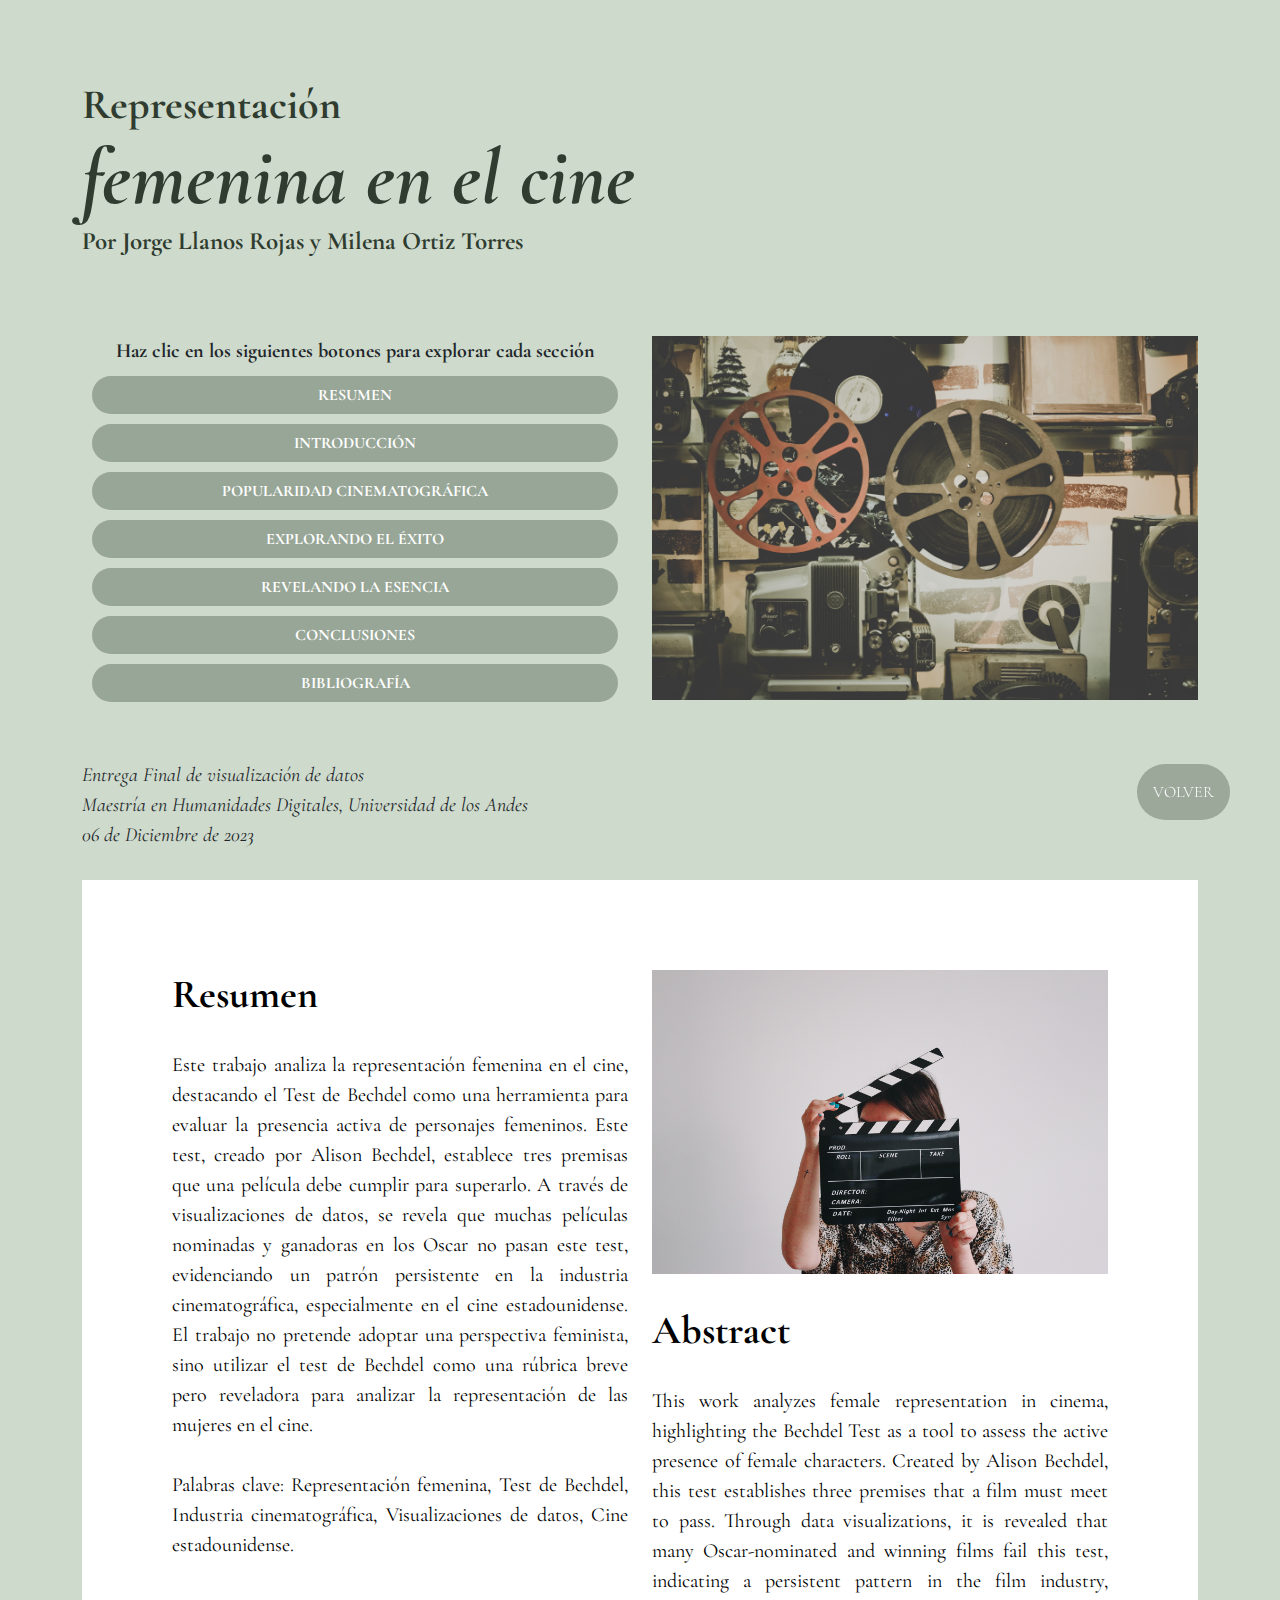
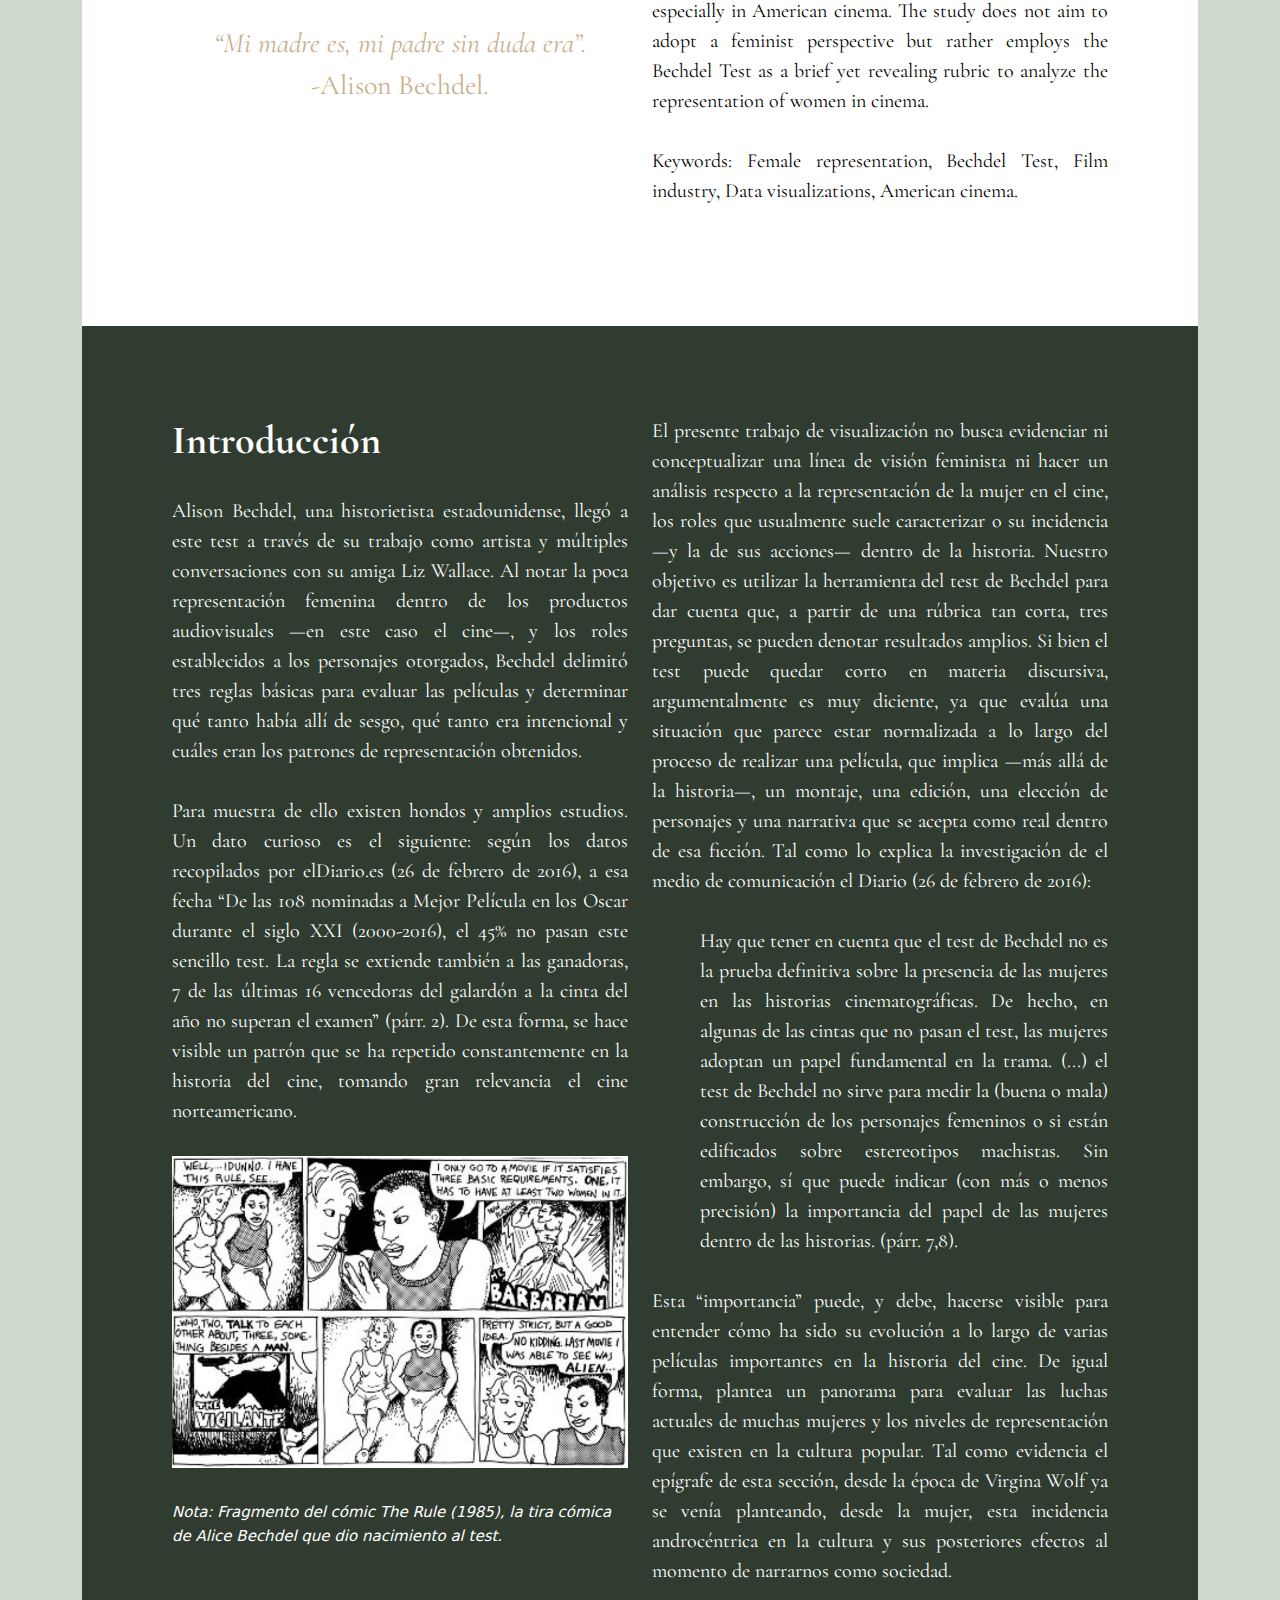
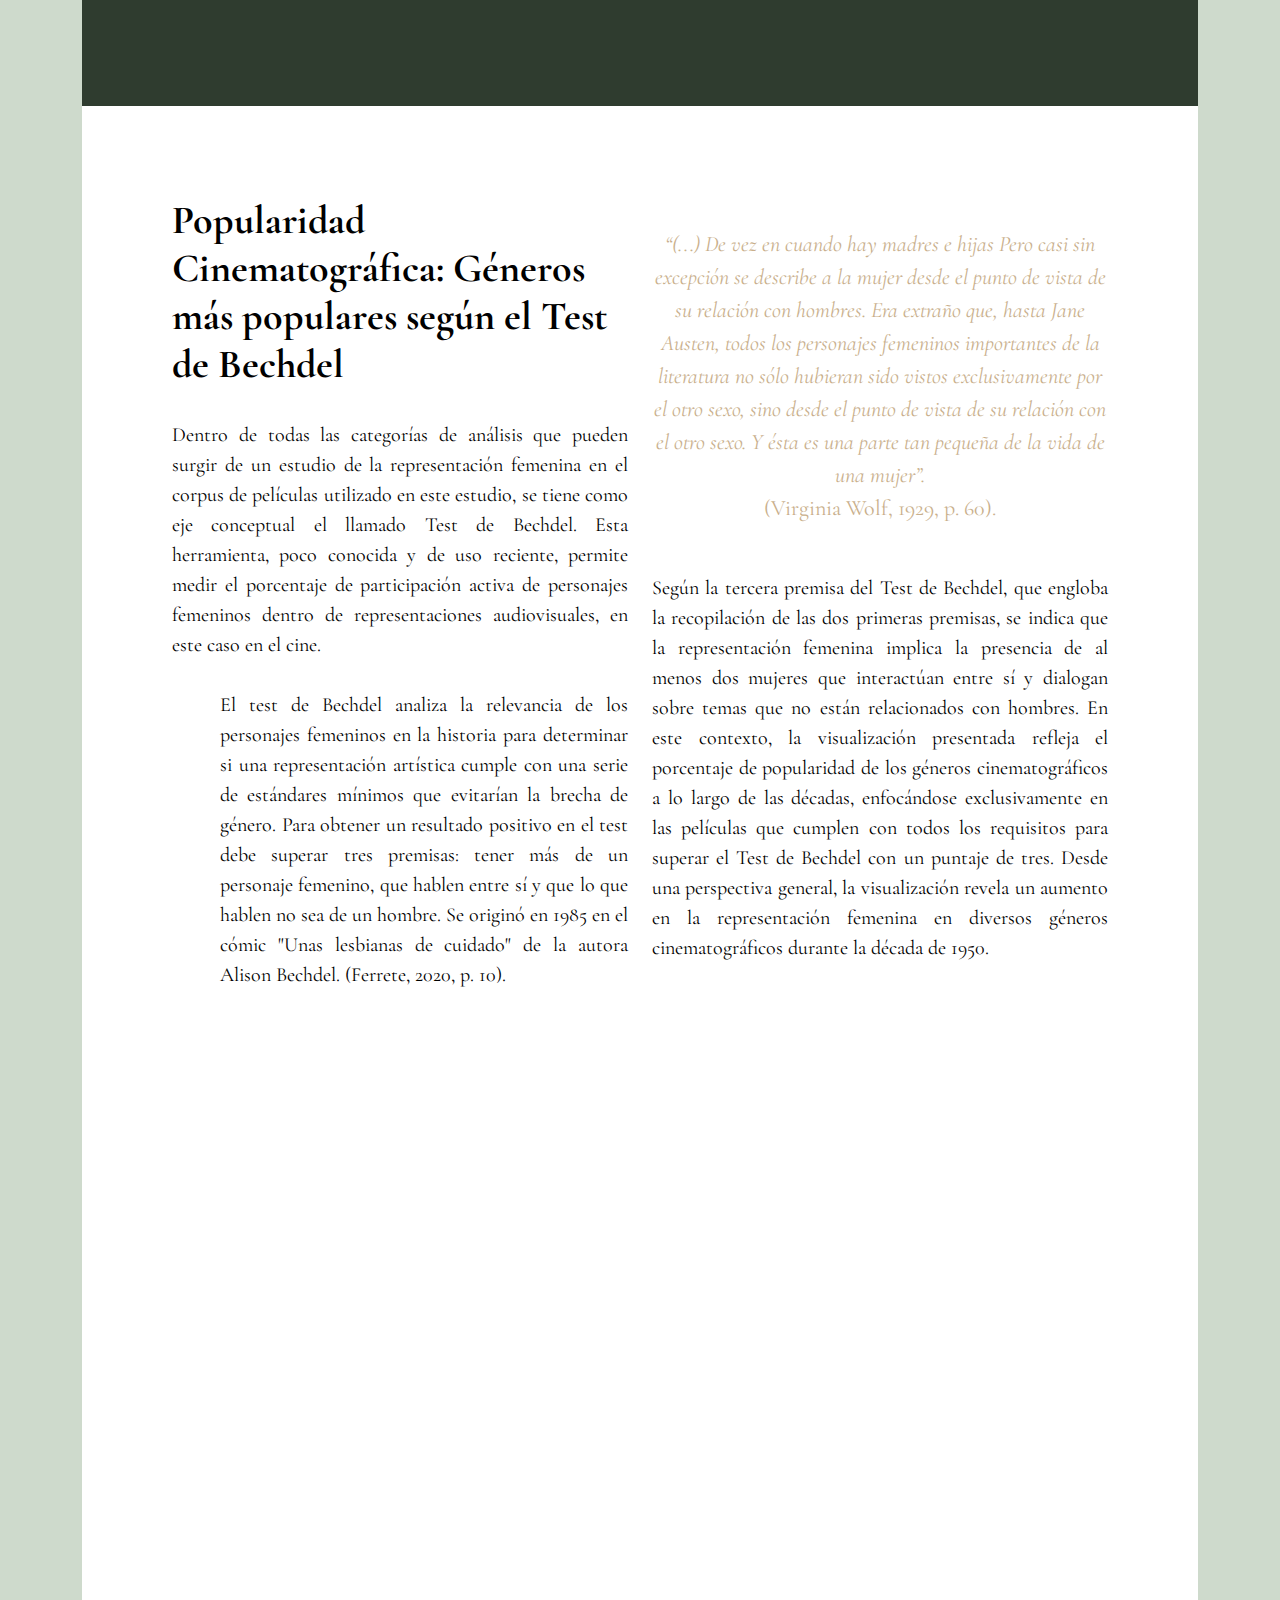
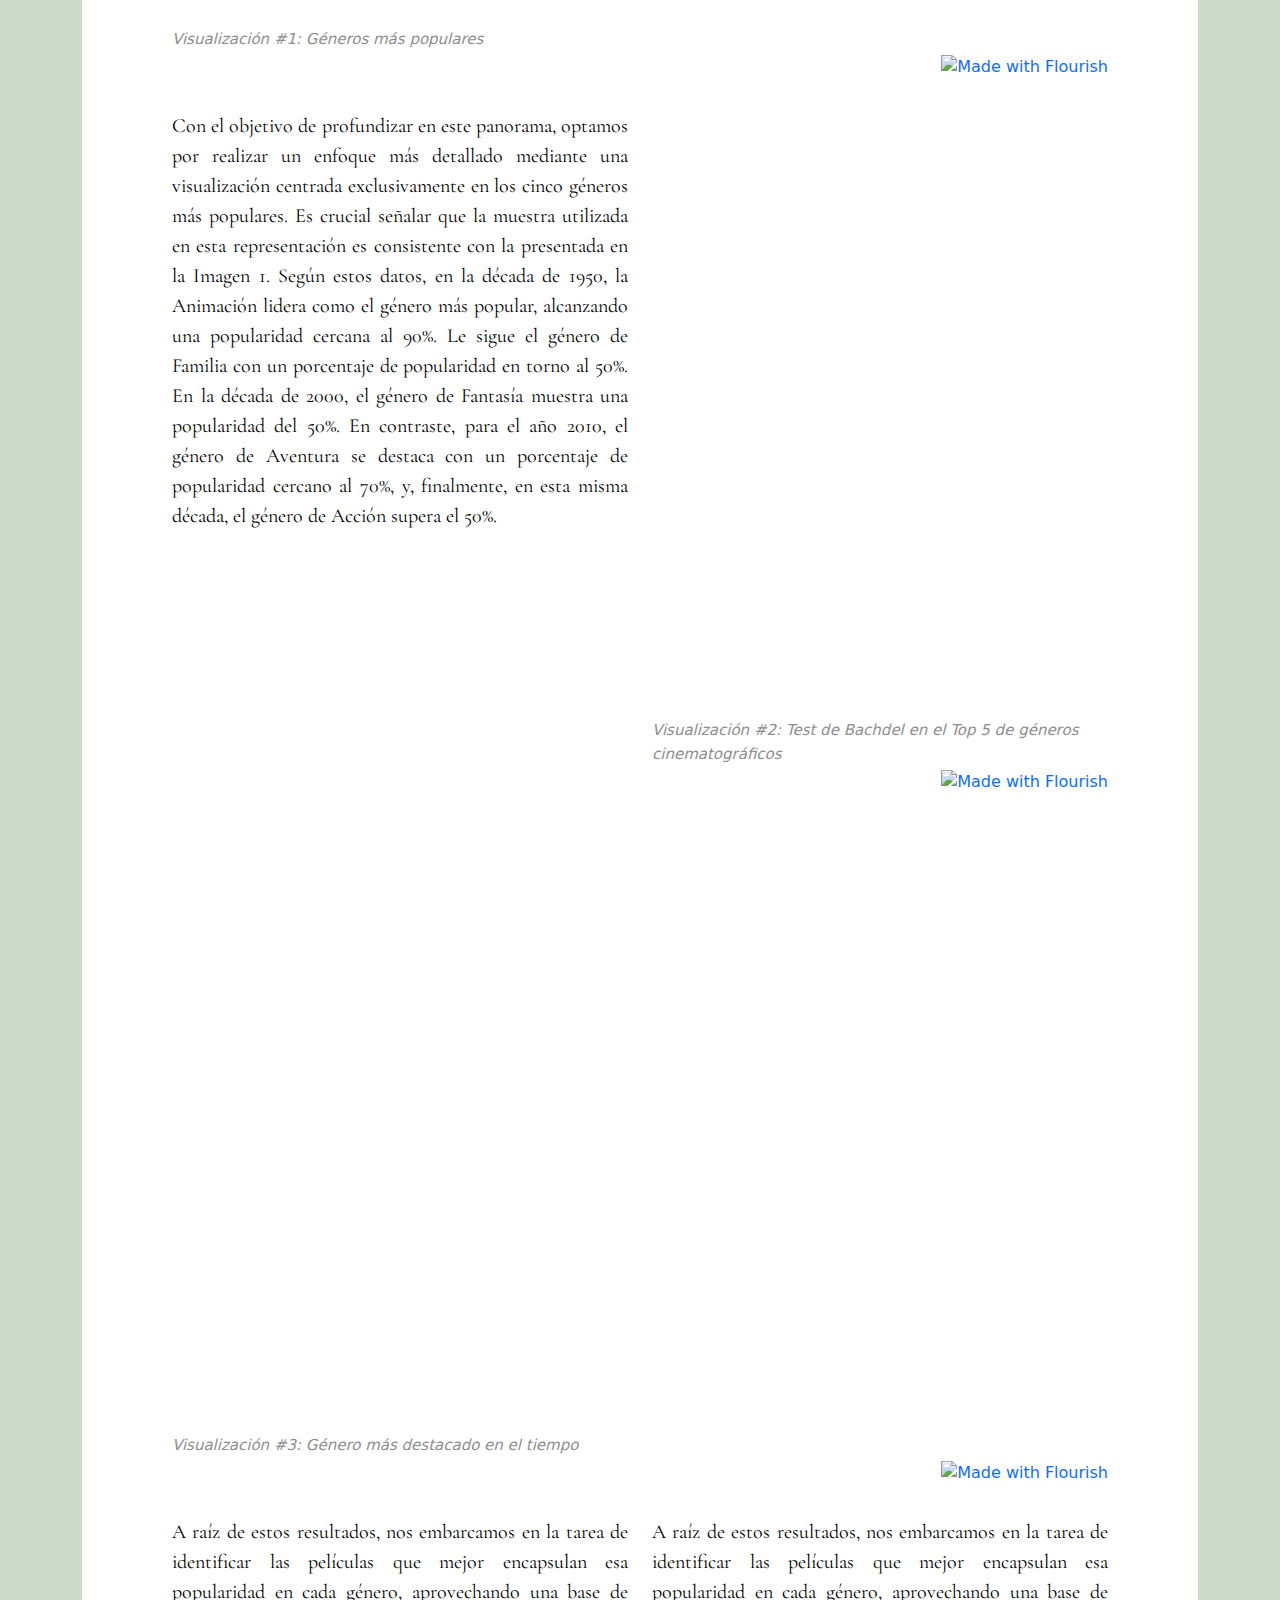
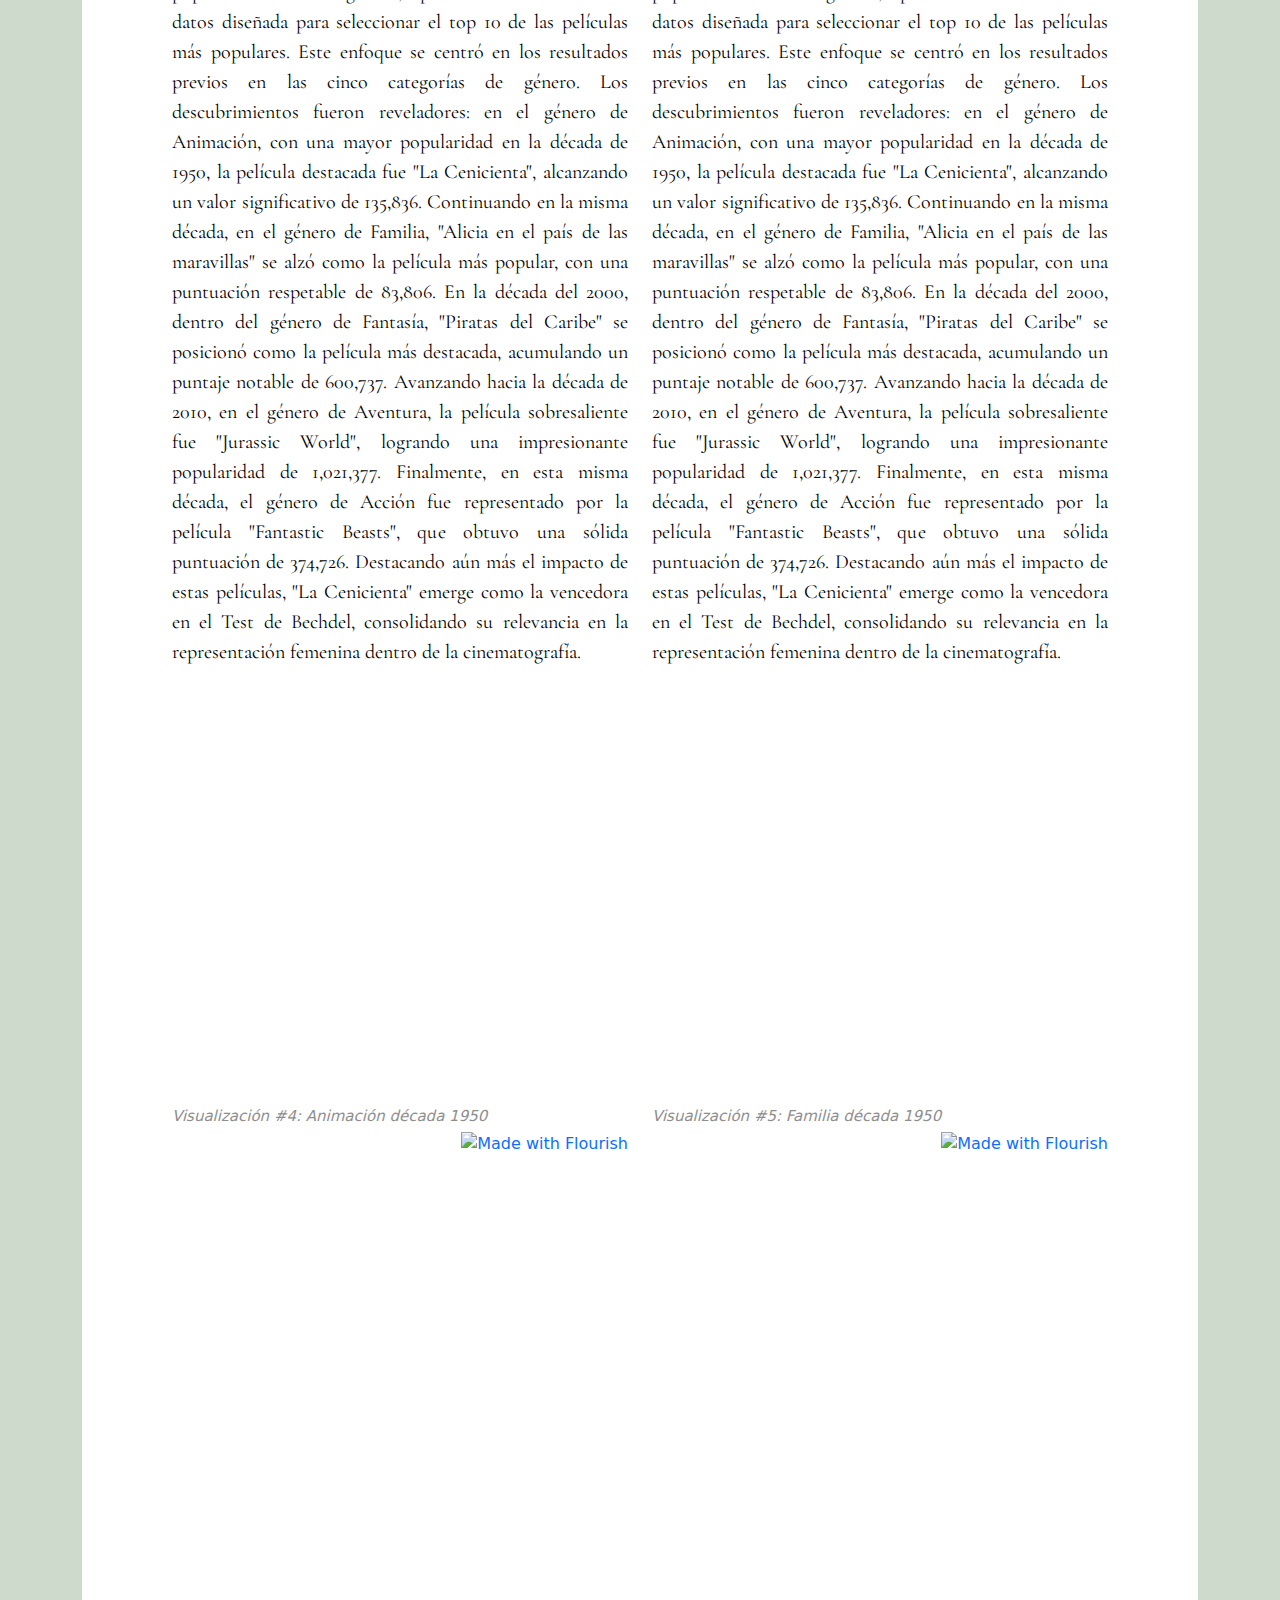
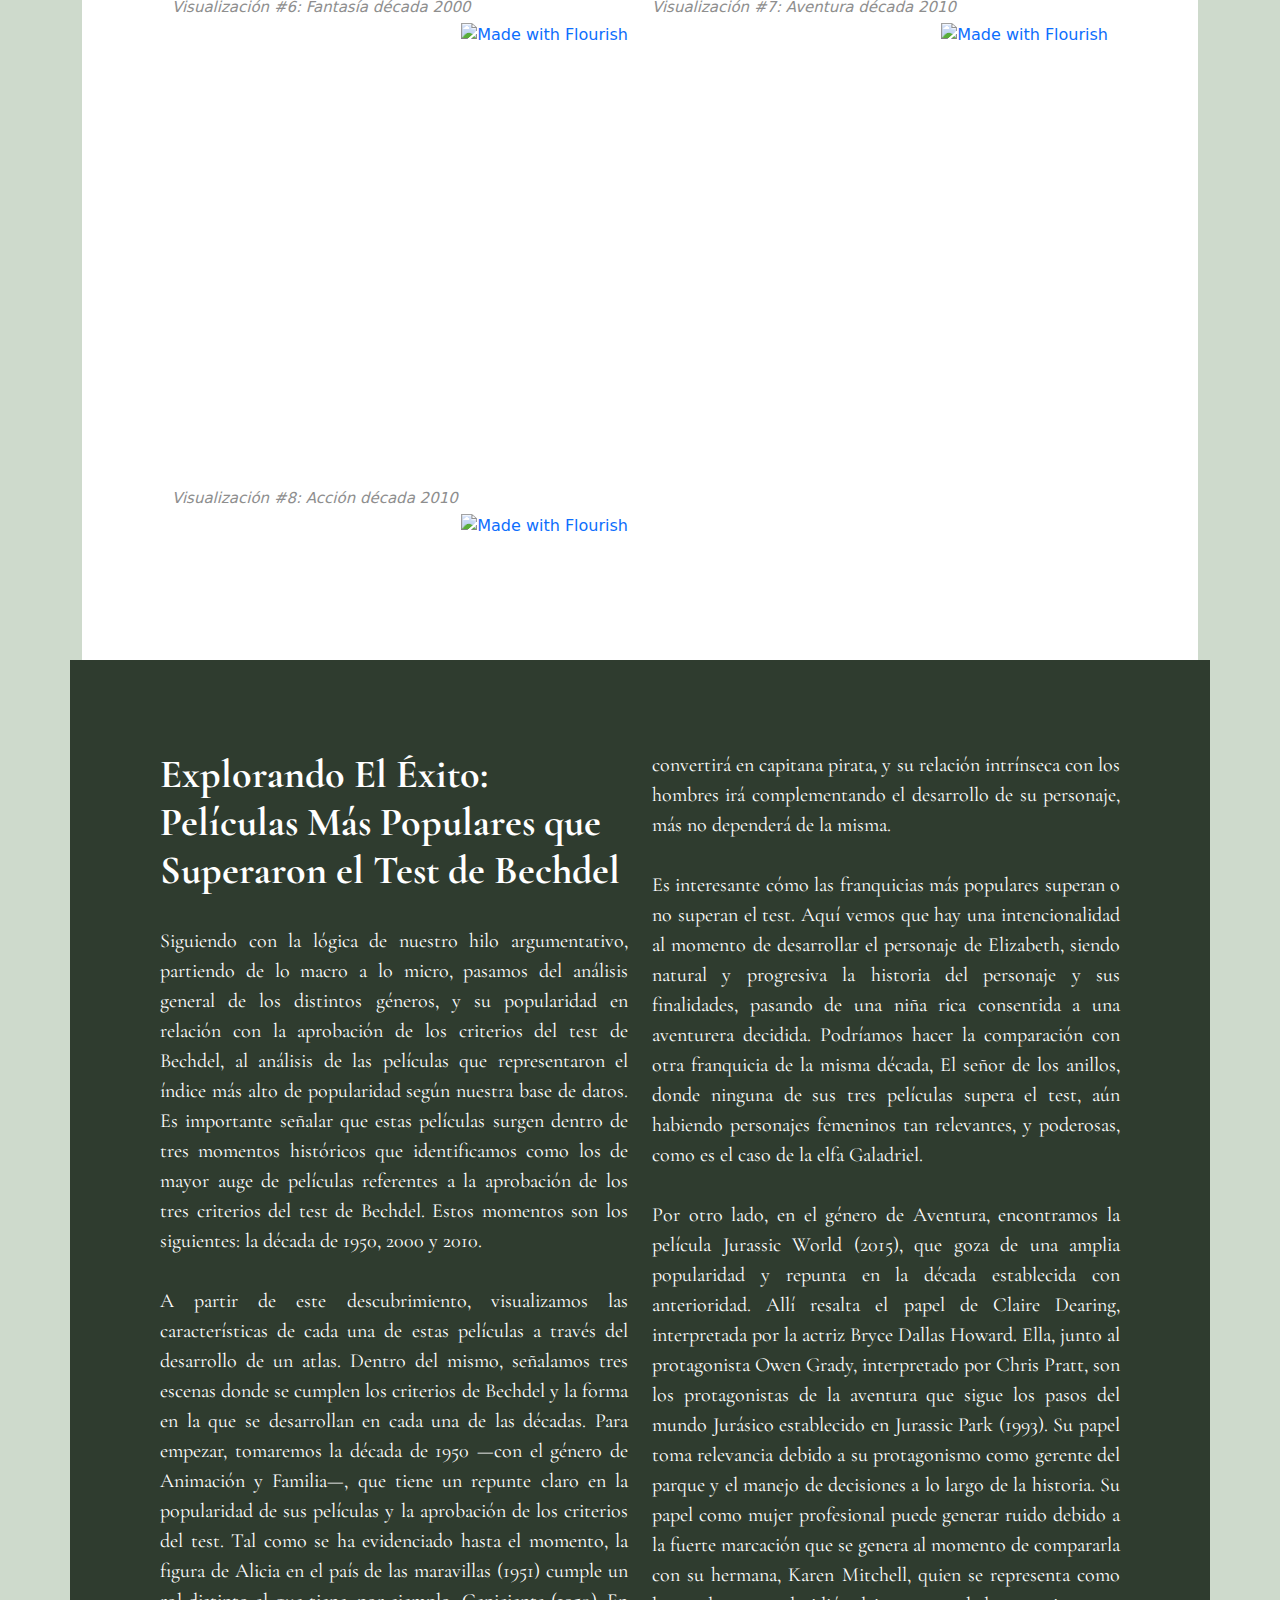
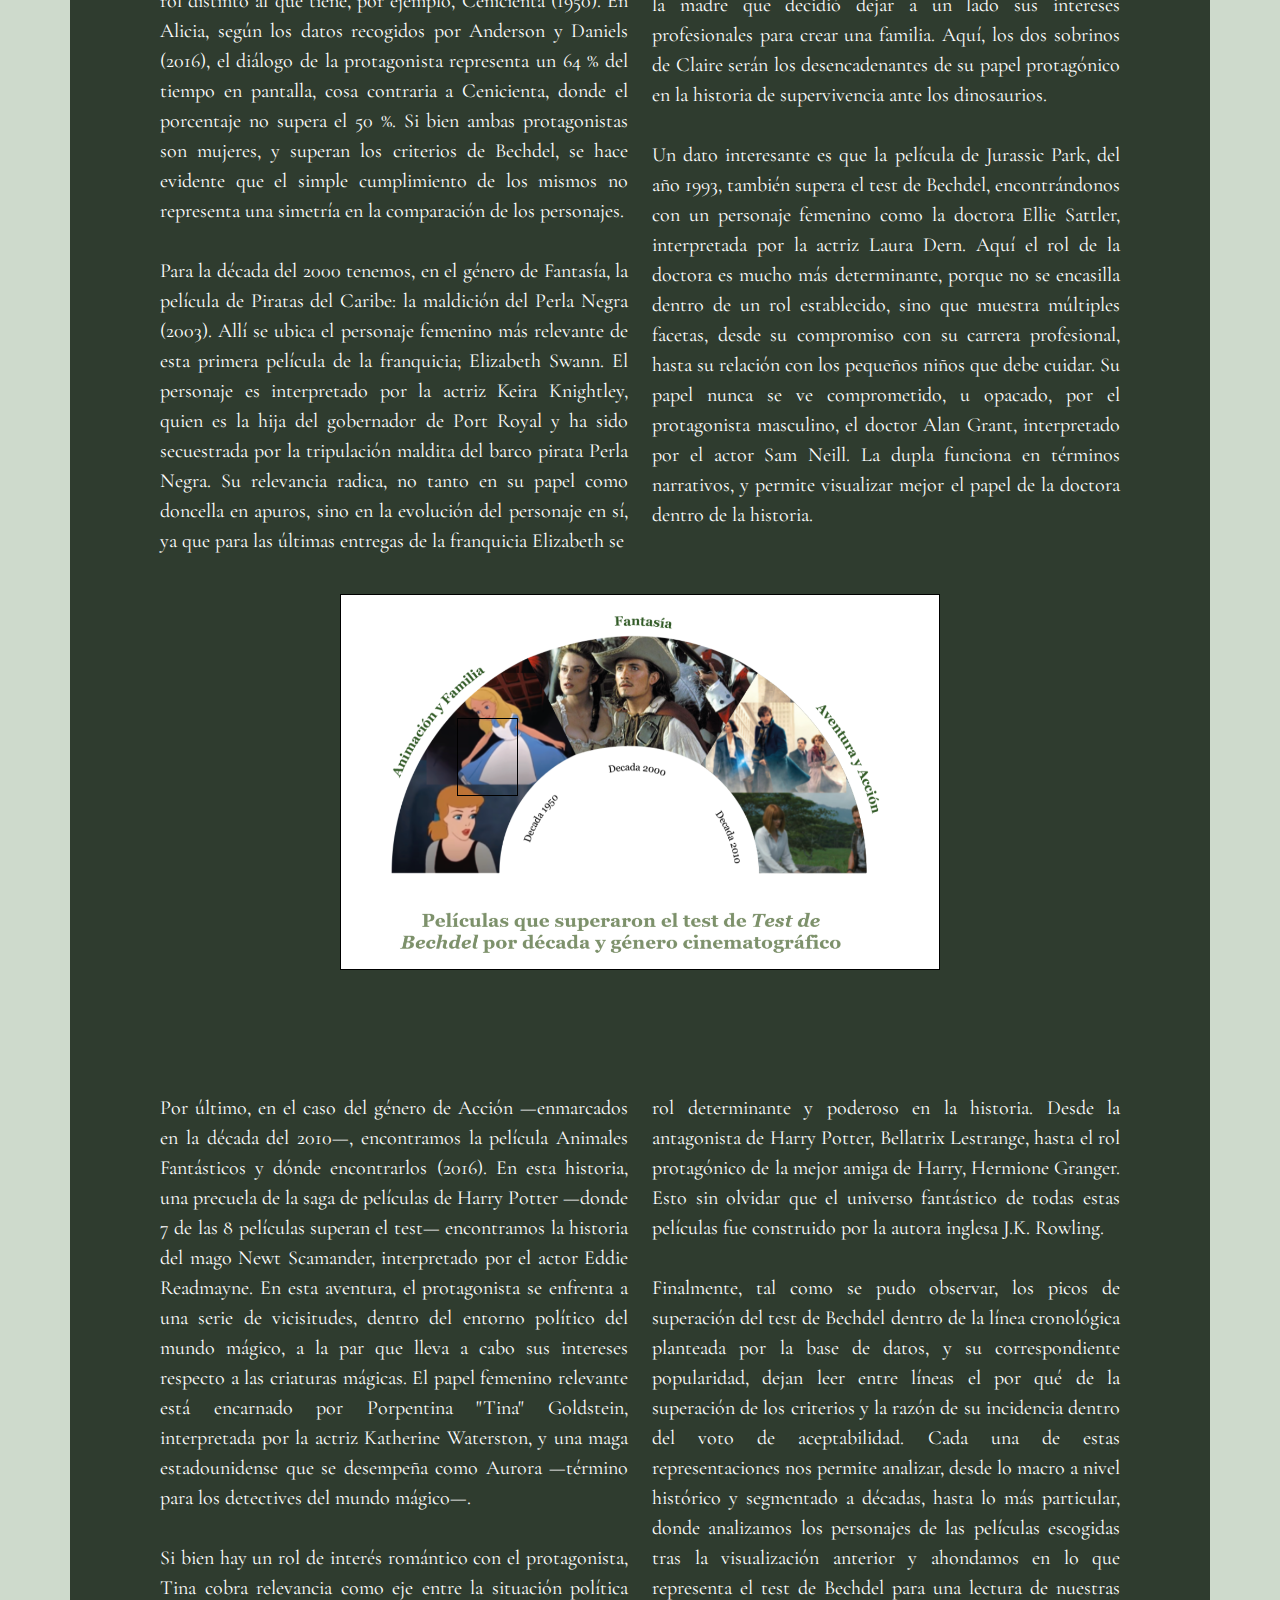
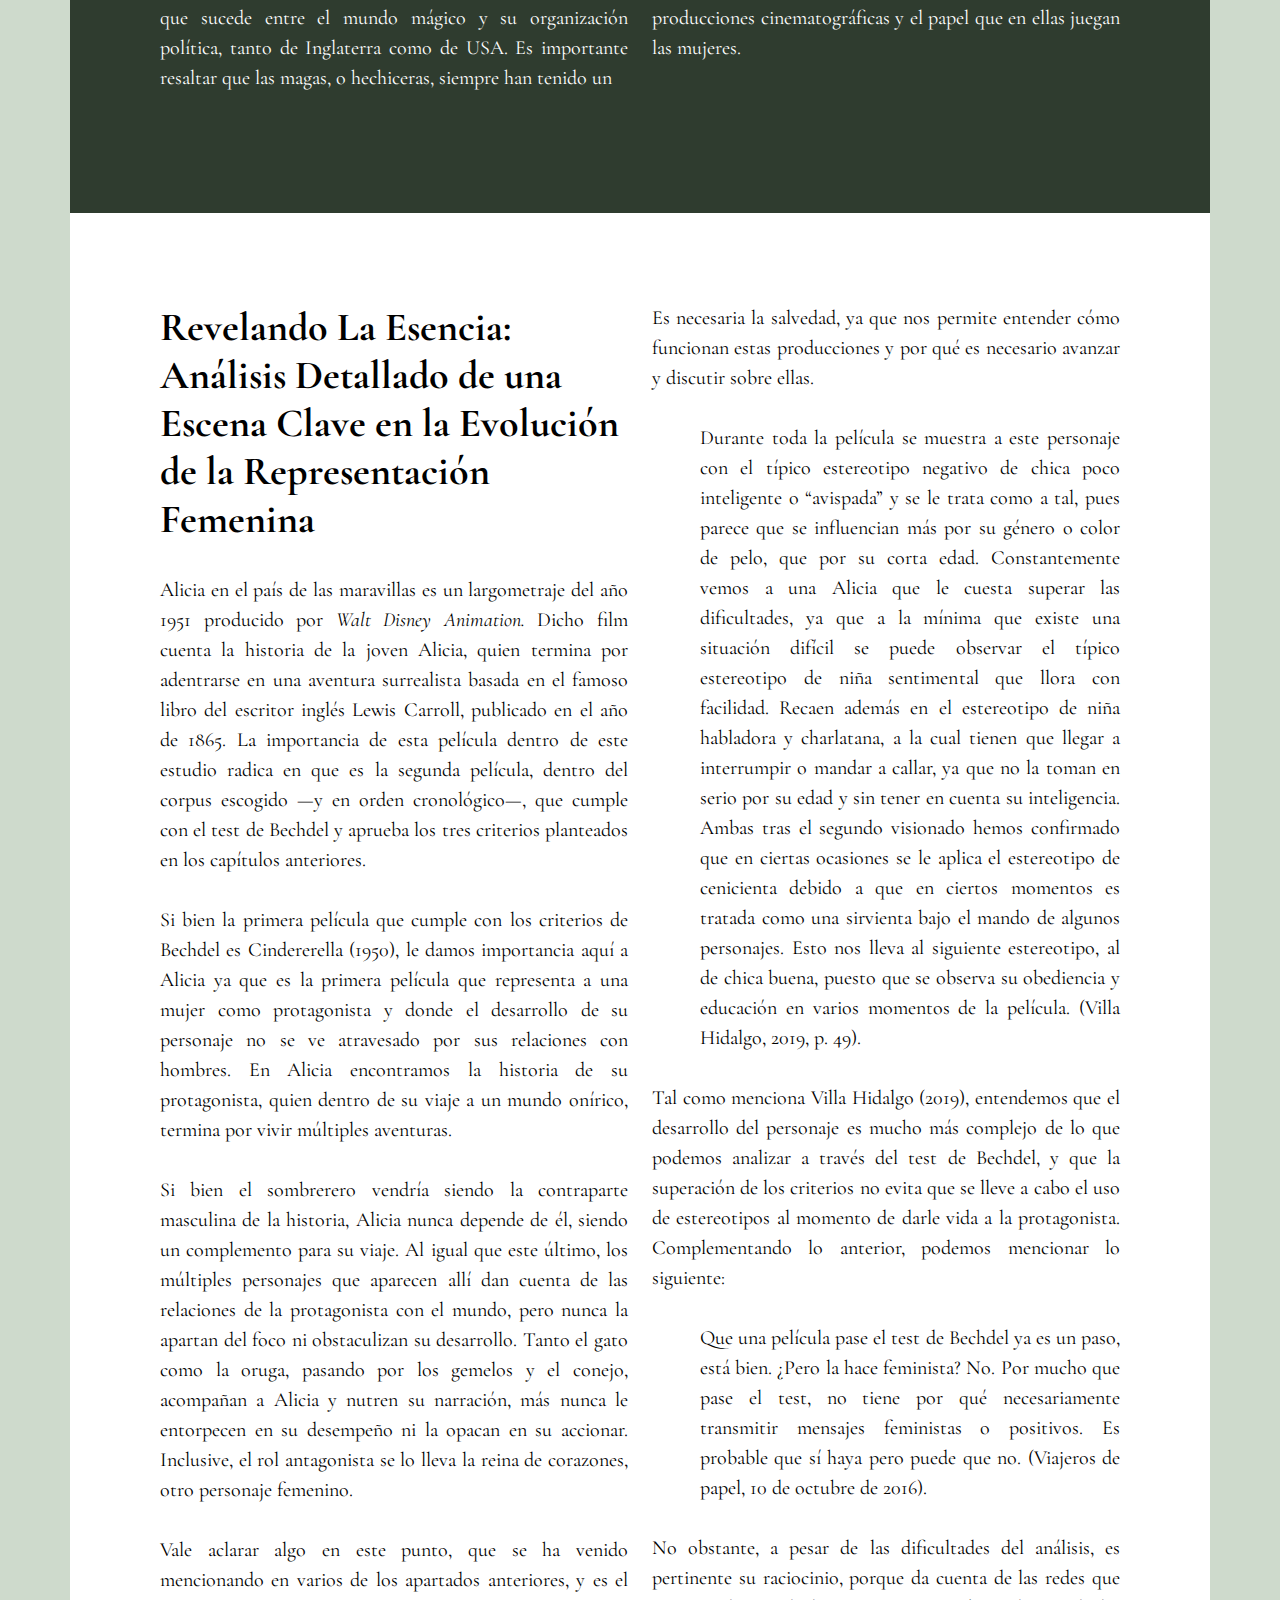
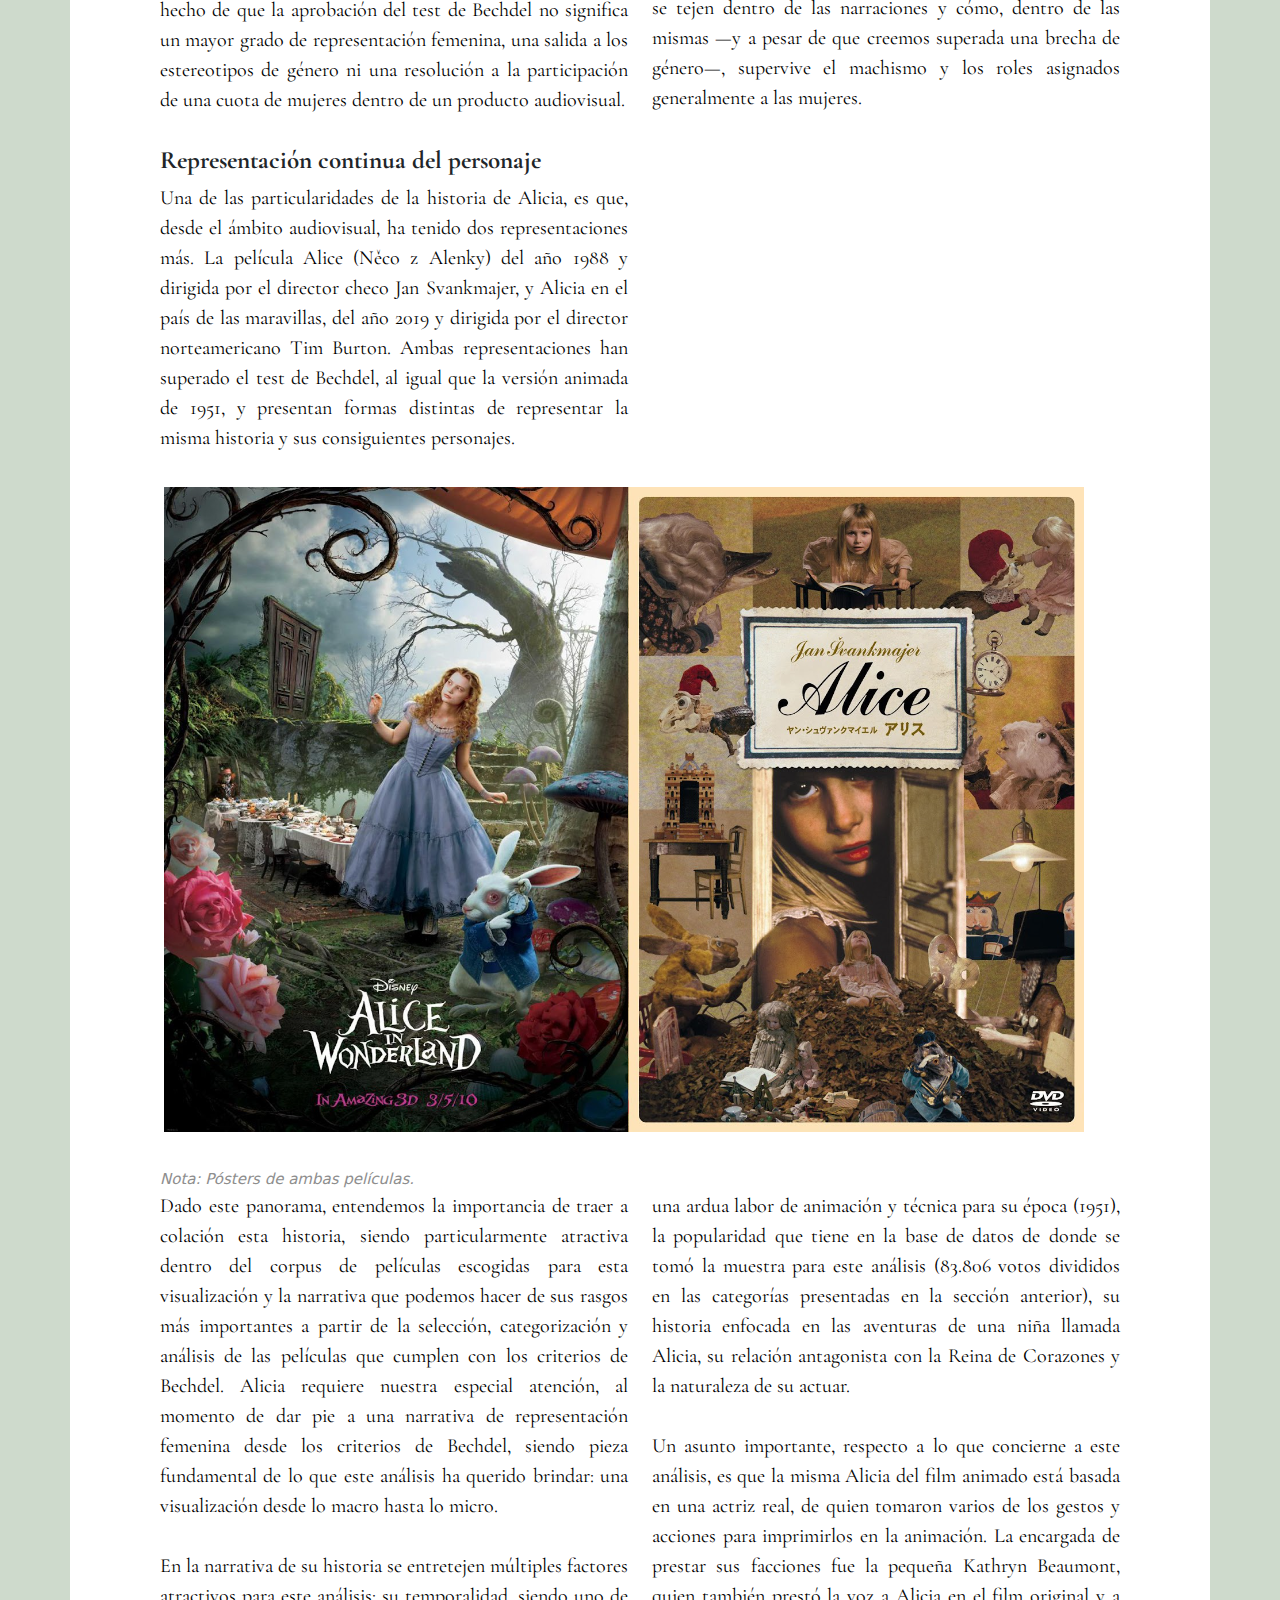
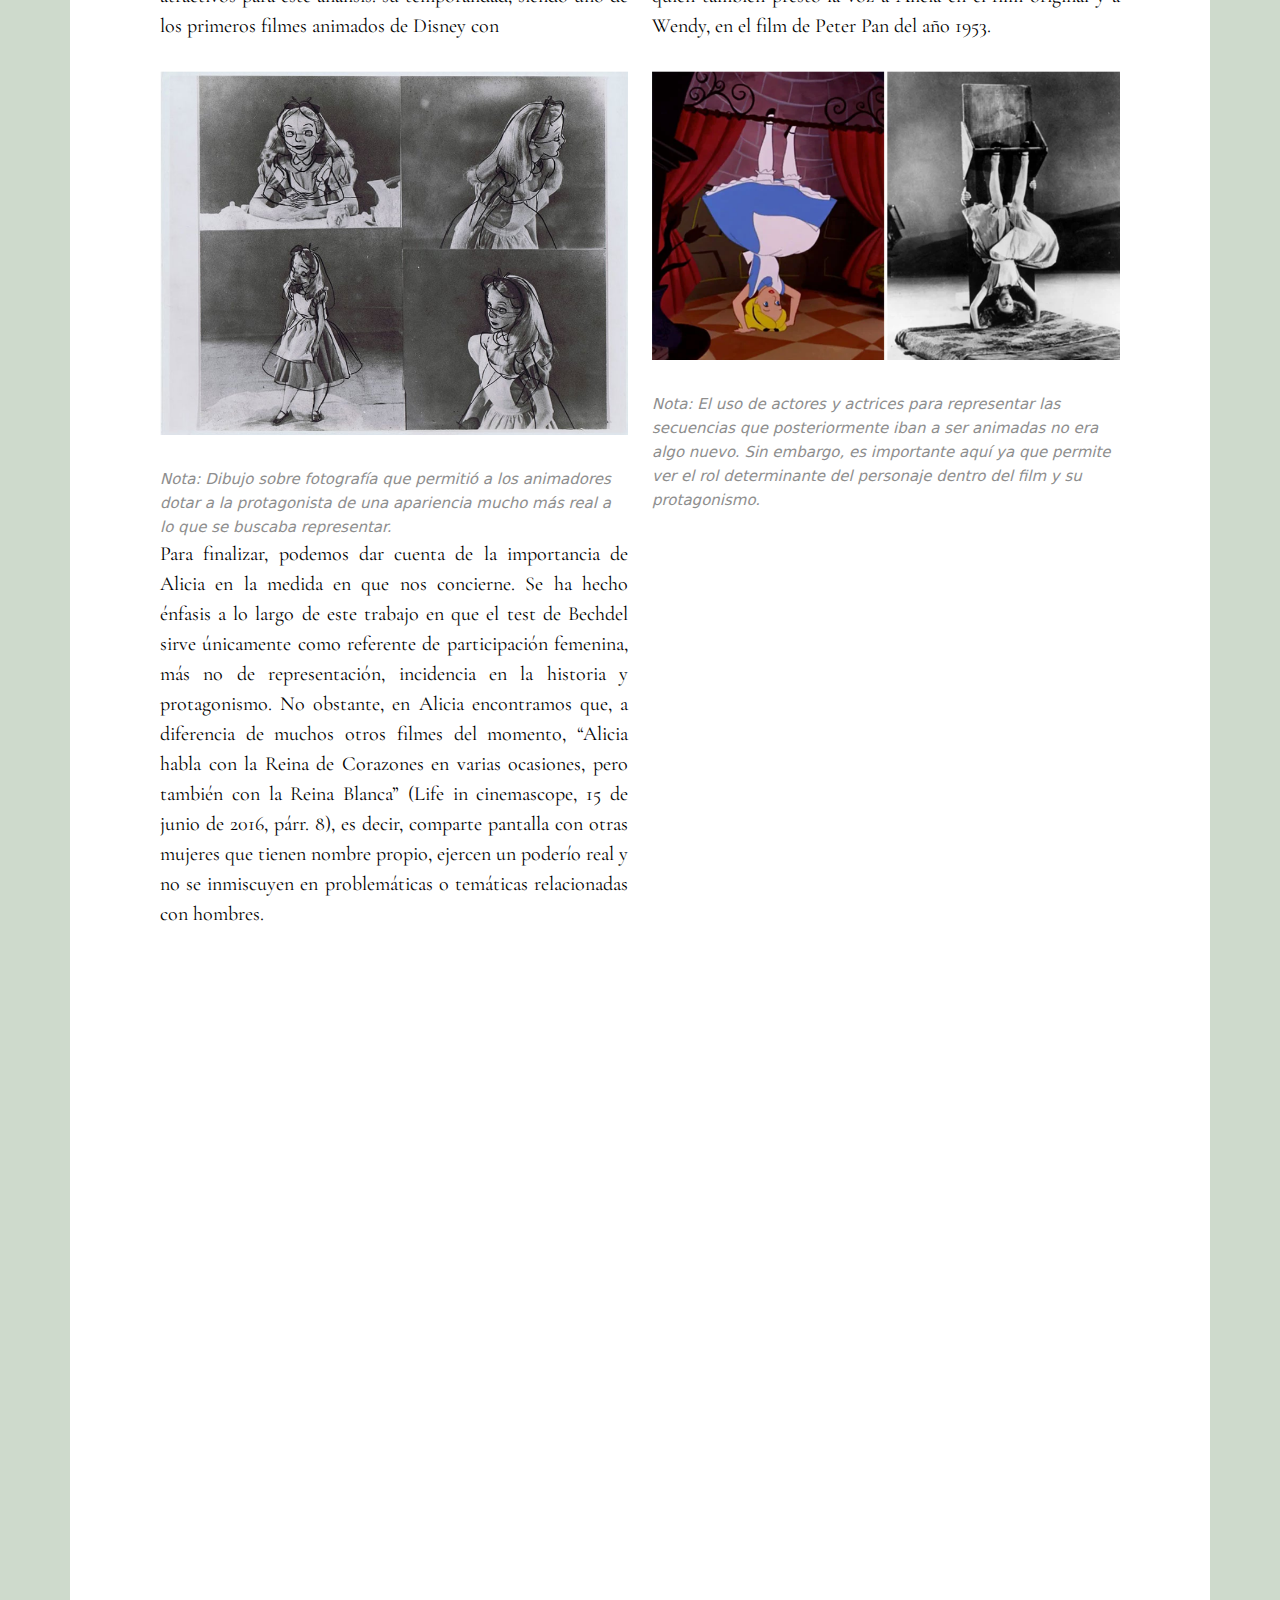
==== commit 41e0c3db: "observable" ====
--- a/index.html
+++ b/index.html
@@ -606,7 +606,7 @@
                 <img class="img-fluid" src="img/Alicia3.png">
                 <cite>Nota: El uso de actores y actrices para representar las secuencias que posteriormente iban a ser
                     animadas no era algo nuevo. Sin embargo, es importante aquí ya que permite ver el rol determinante
-                    del personaje dentro del film y su protagonism</cite>
+                    del personaje dentro del film y su protagonismo.</cite>
             </div>
             <div class="col-md-6">
                 <p>Para finalizar, podemos dar cuenta de la importancia de Alicia en la medida en que nos concierne. Se
@@ -623,7 +623,11 @@
 
             </div>
             <div class="col-md-12">
-                <img class="img-fluid" src="img/Alicia4.png">
+
+                <iframe width="100%" height="700" frameborder="0"
+                    src="https://observablehq.com/embed/56c27b7682956d6c?cell=*">
+                </iframe>
+                <!-- <img class="img-fluid" src="img/Alicia_Observable.png"> -->
                 <cite>Nota: La participación de Alicia y los personajes principales se puede rastrear al momento de
                     evaluar su tiempo en pantalla y la posición que ocupa frente a los demás personajes</cite>
             </div>
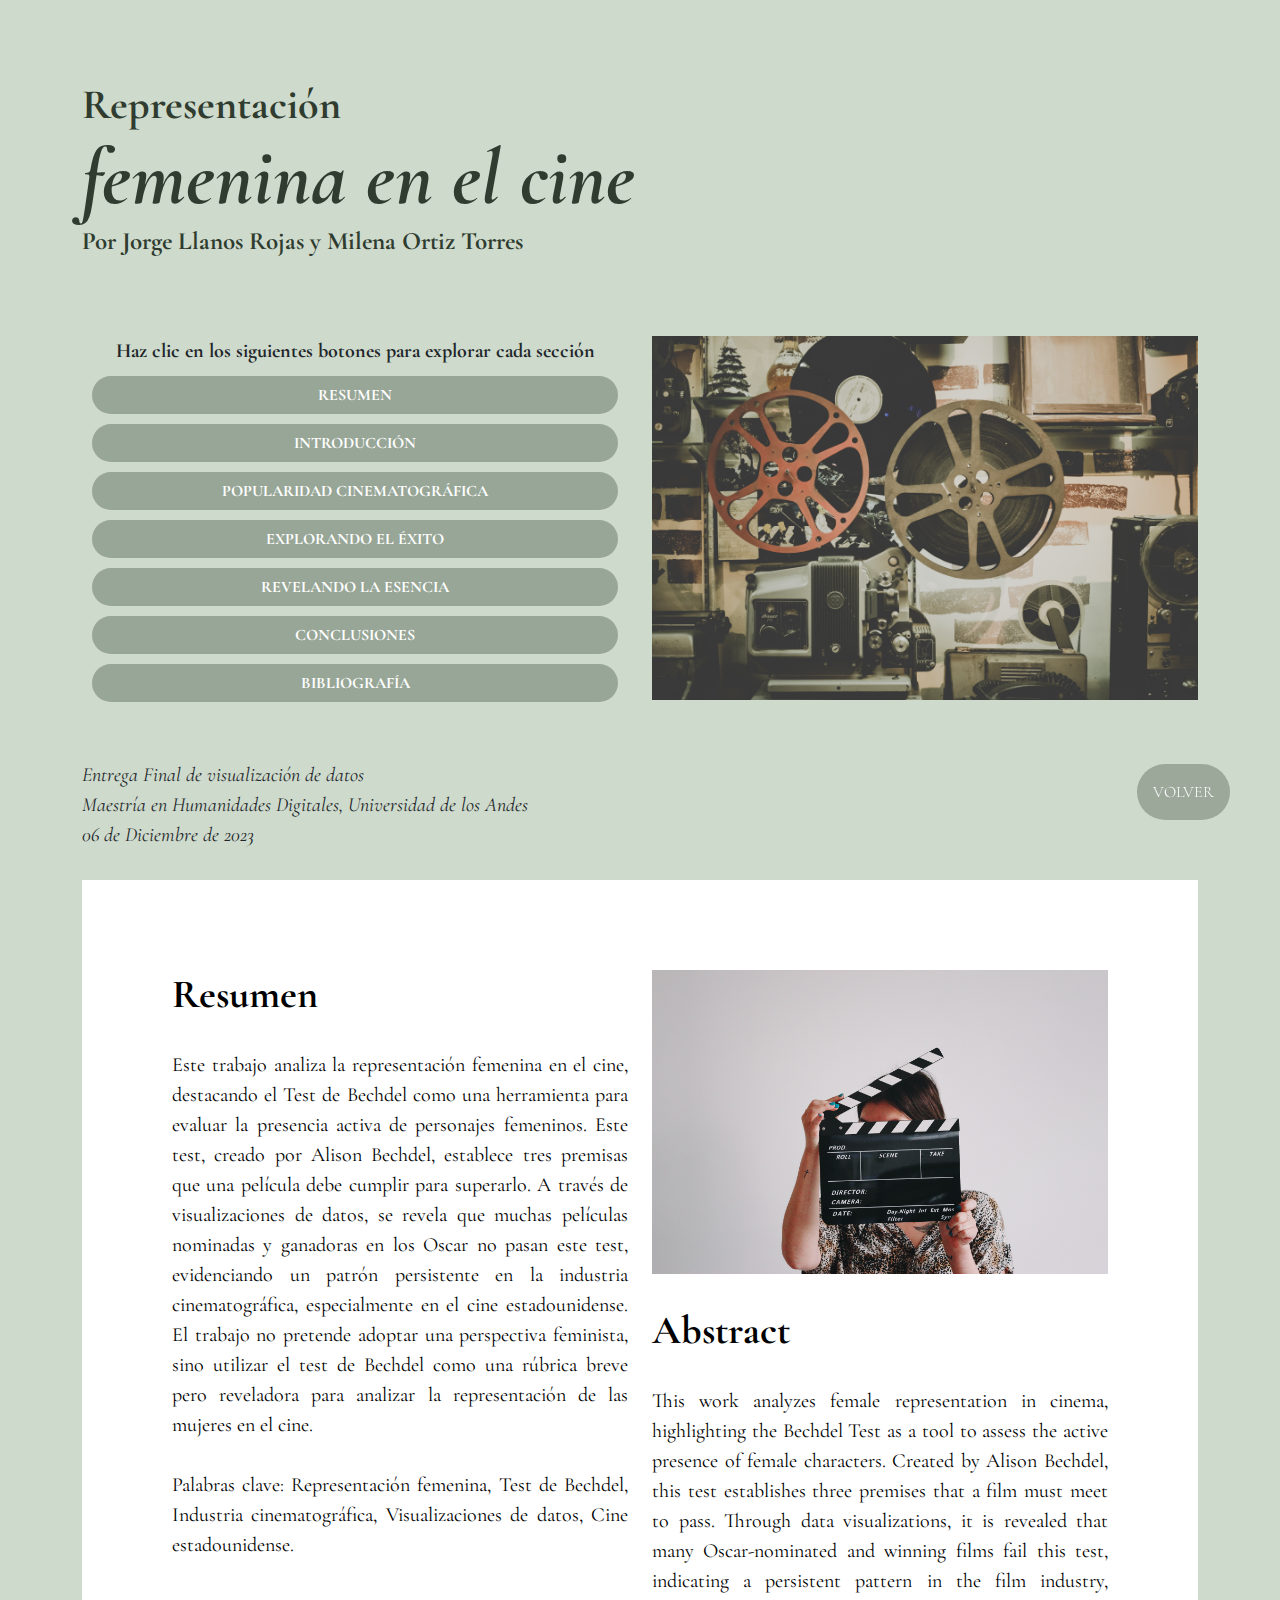
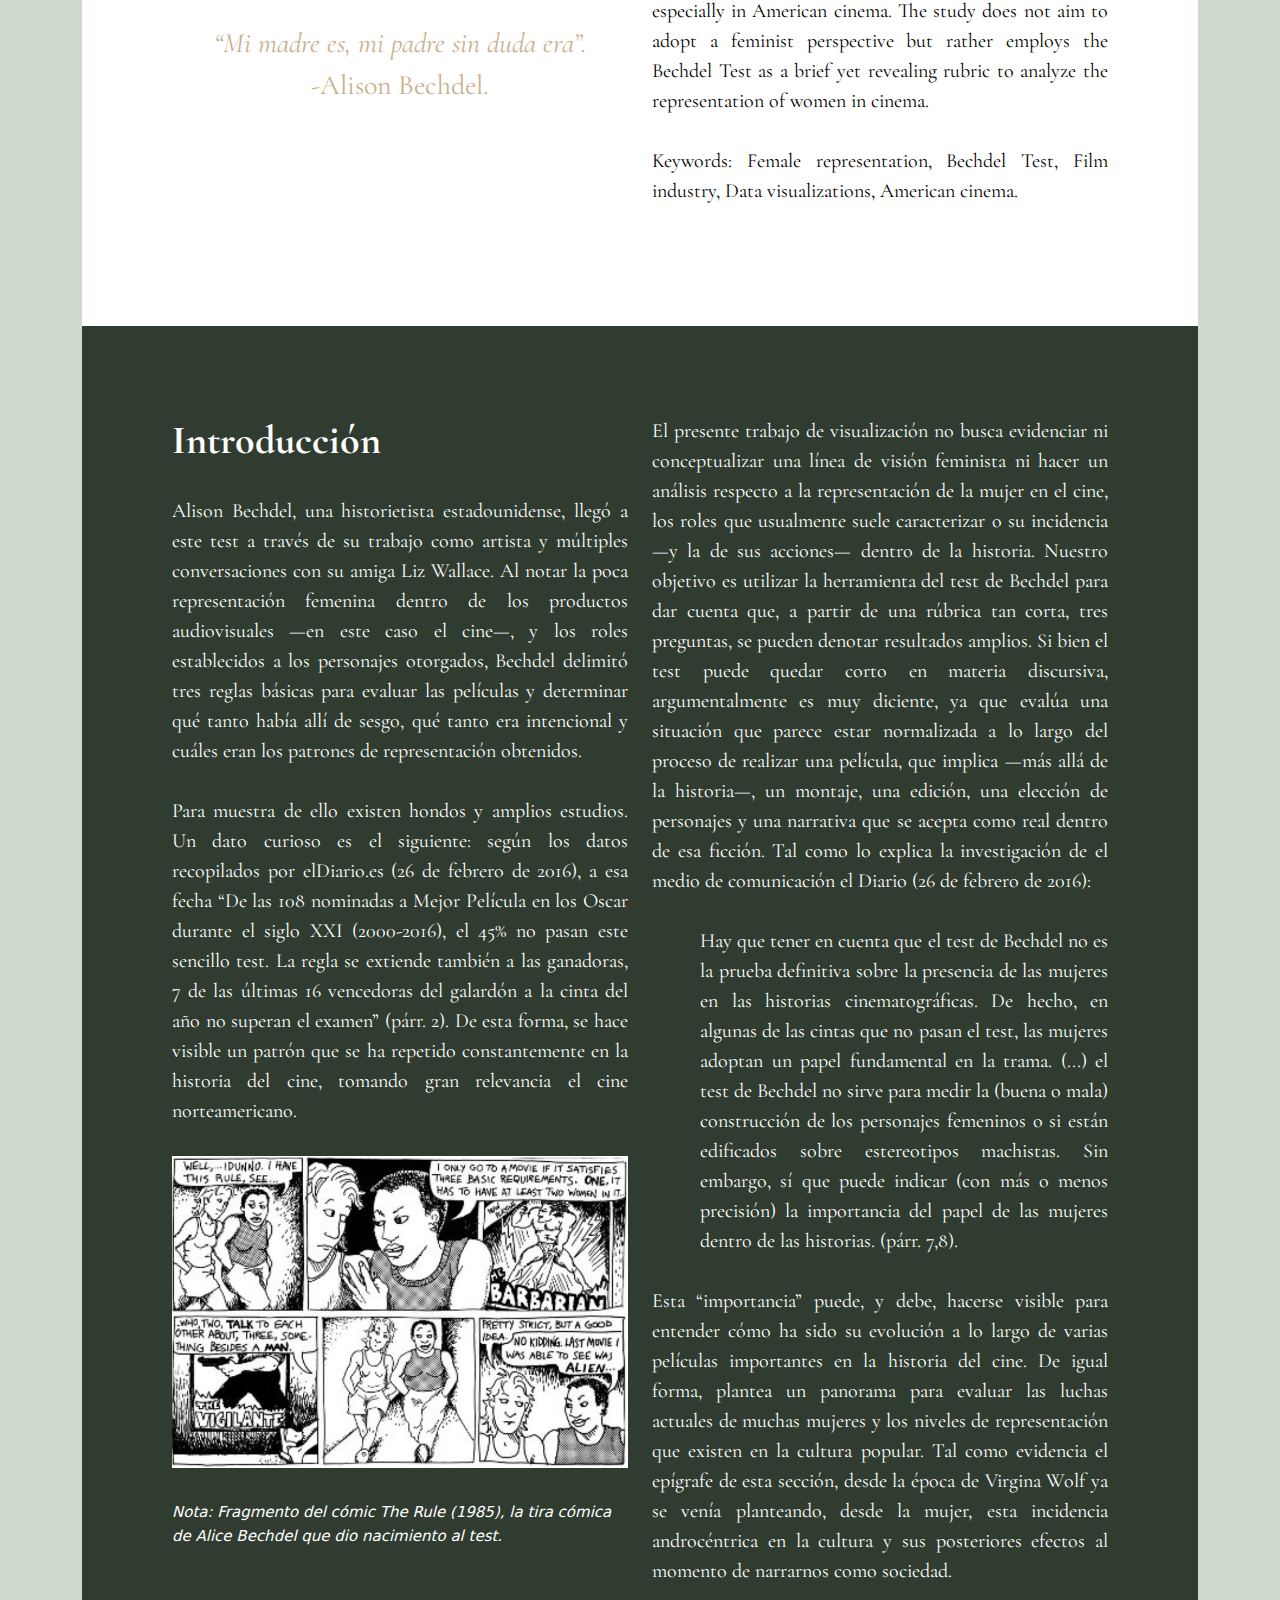
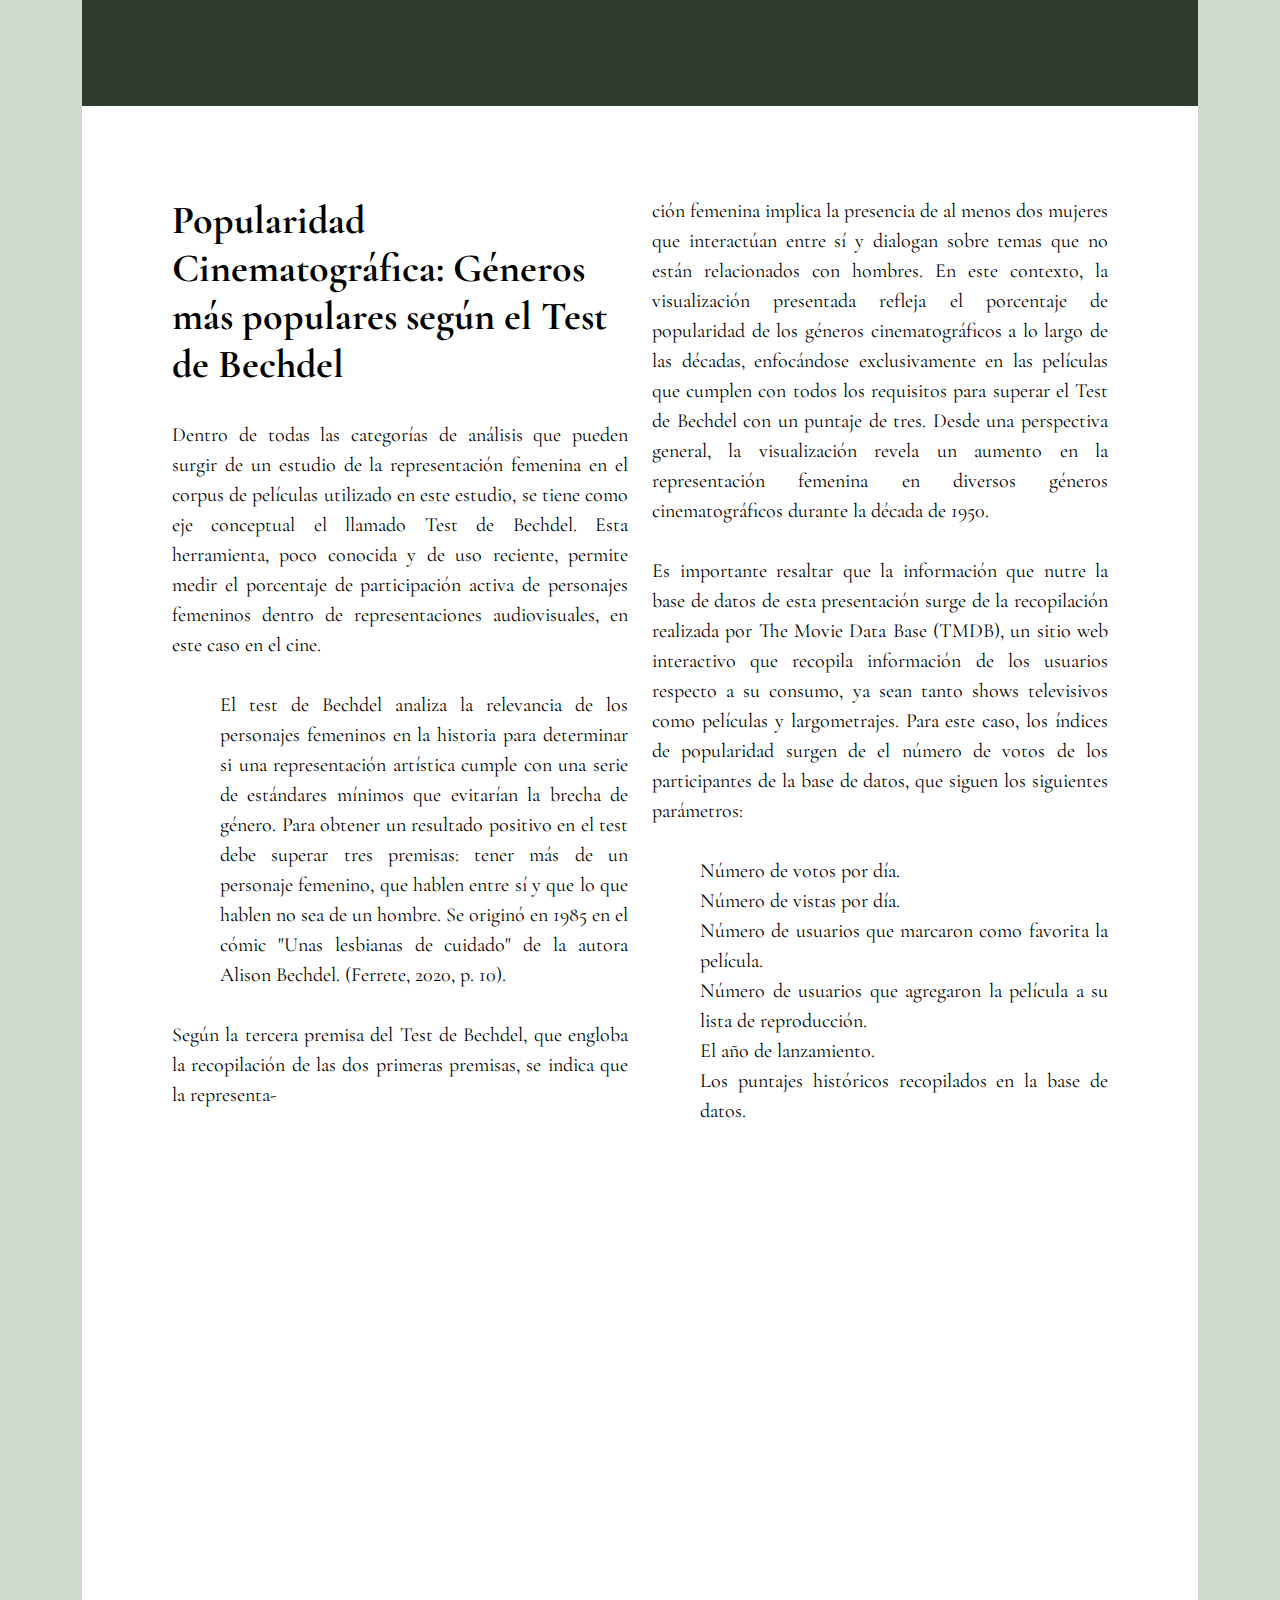
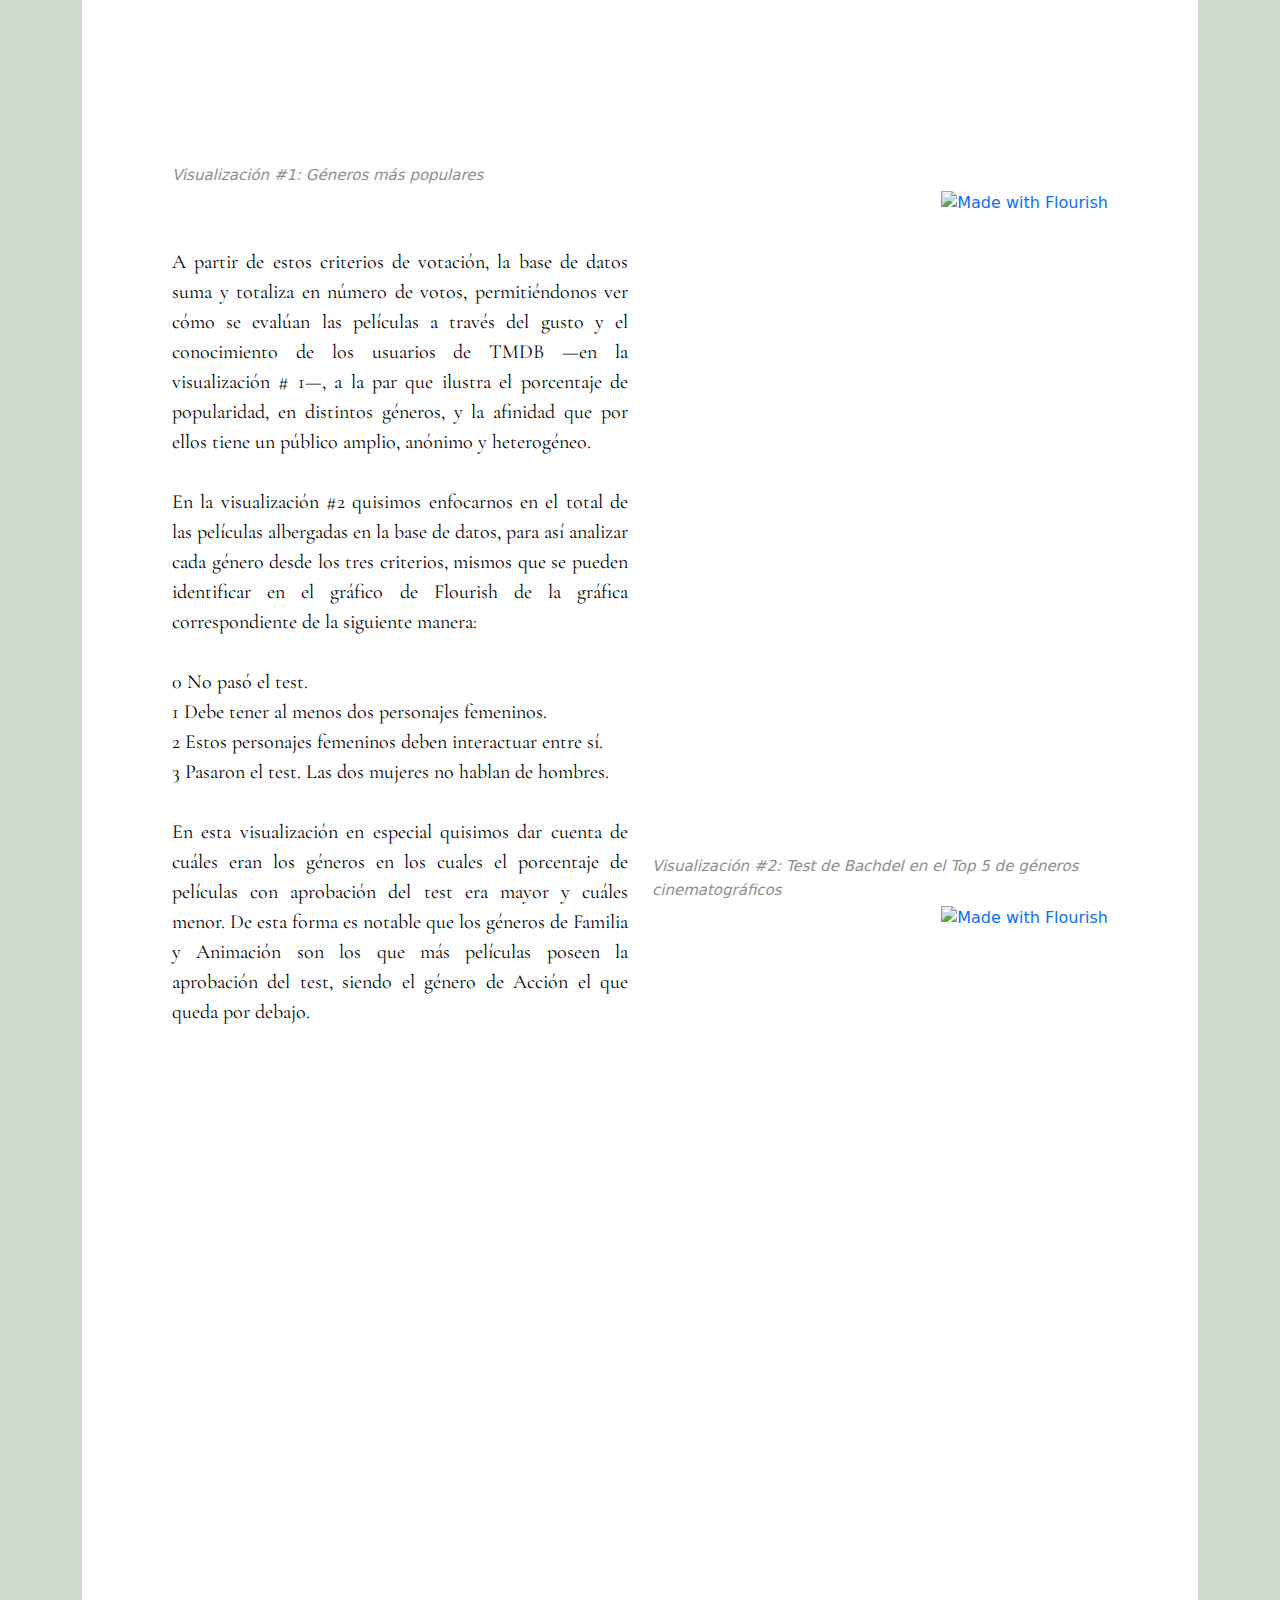
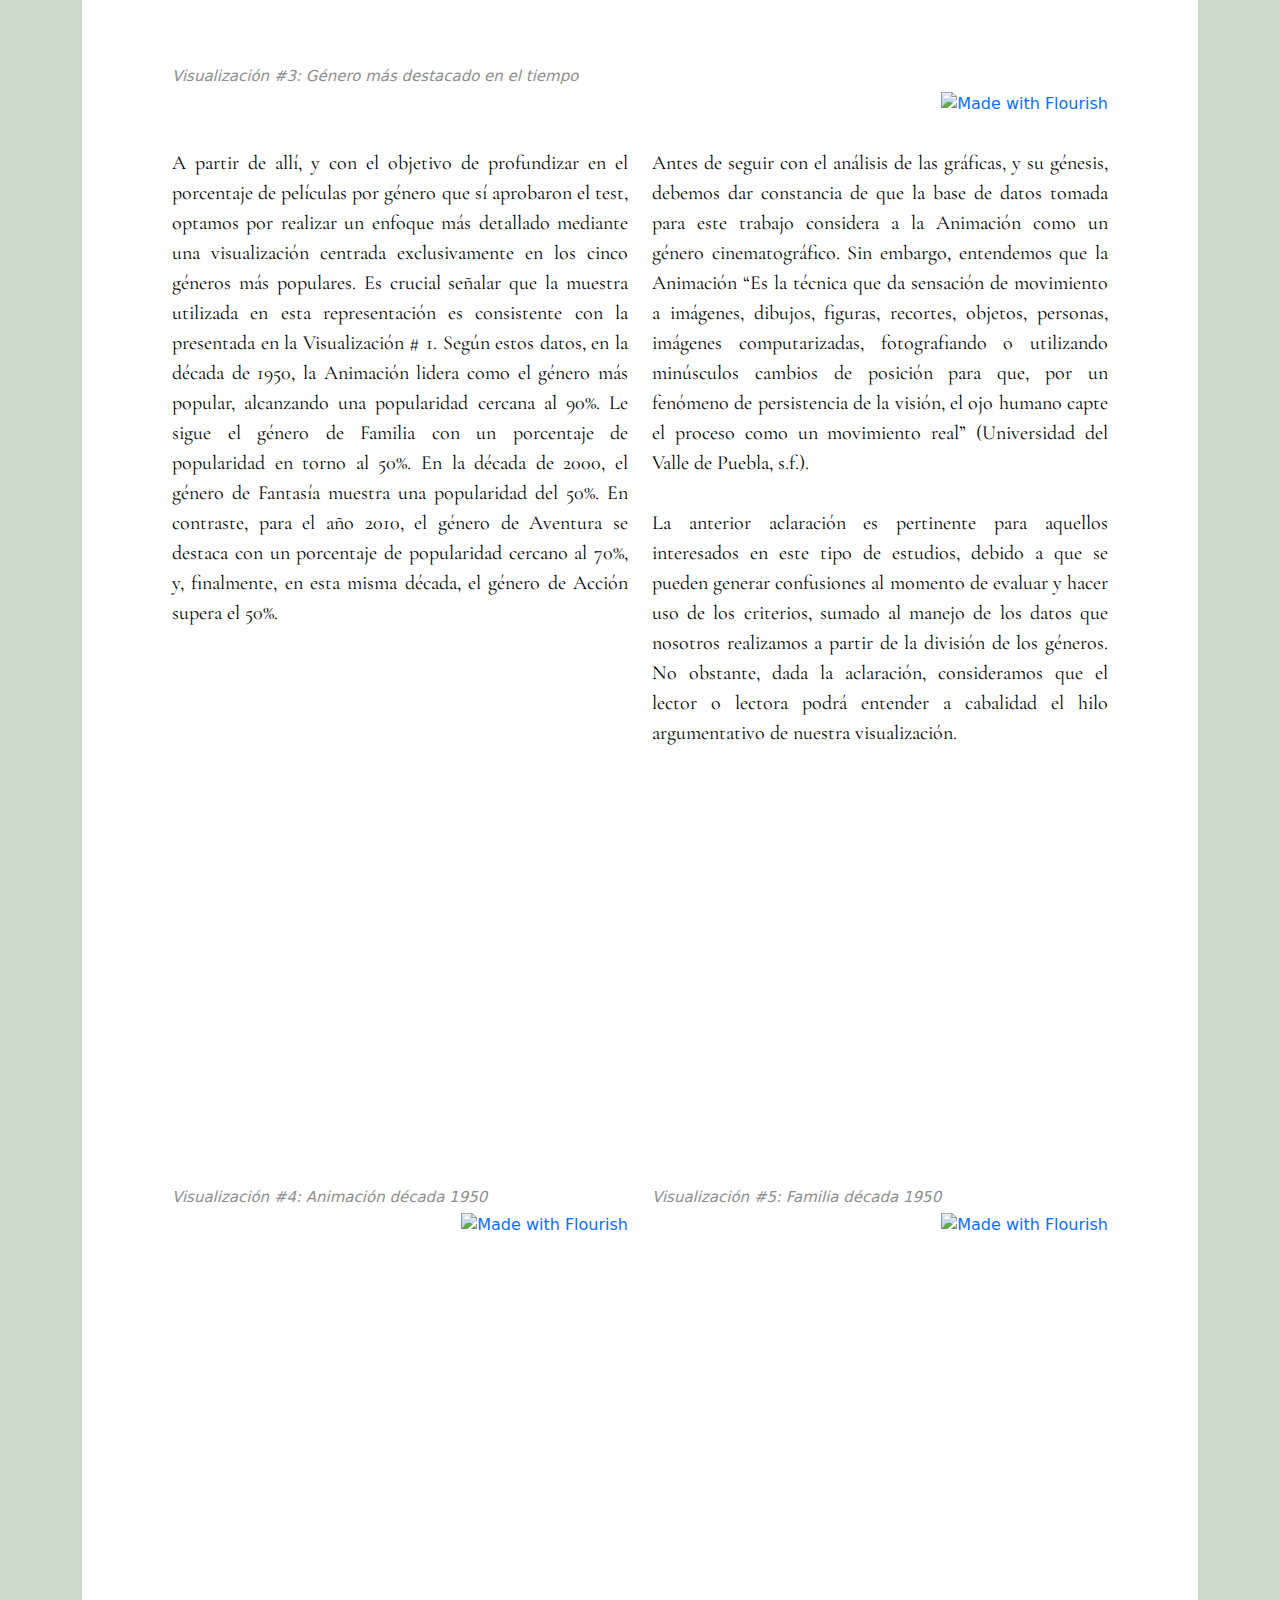
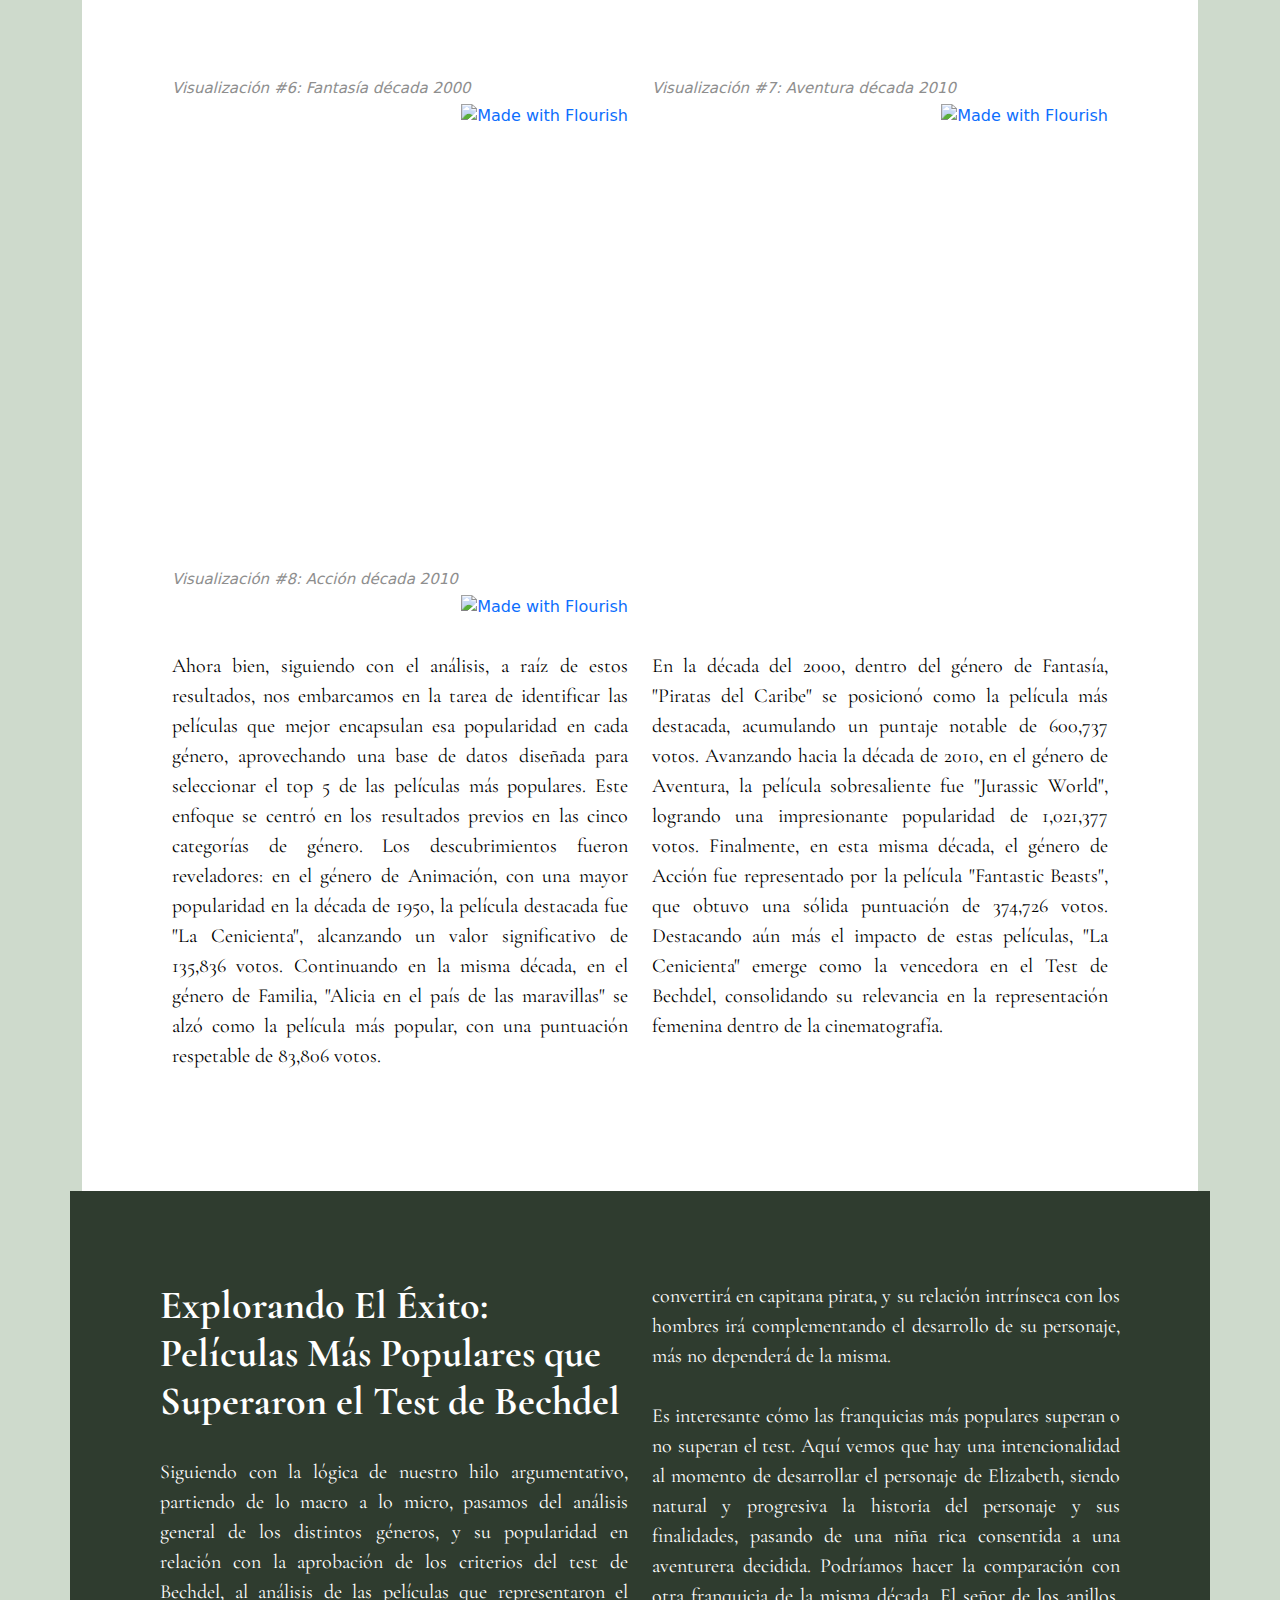
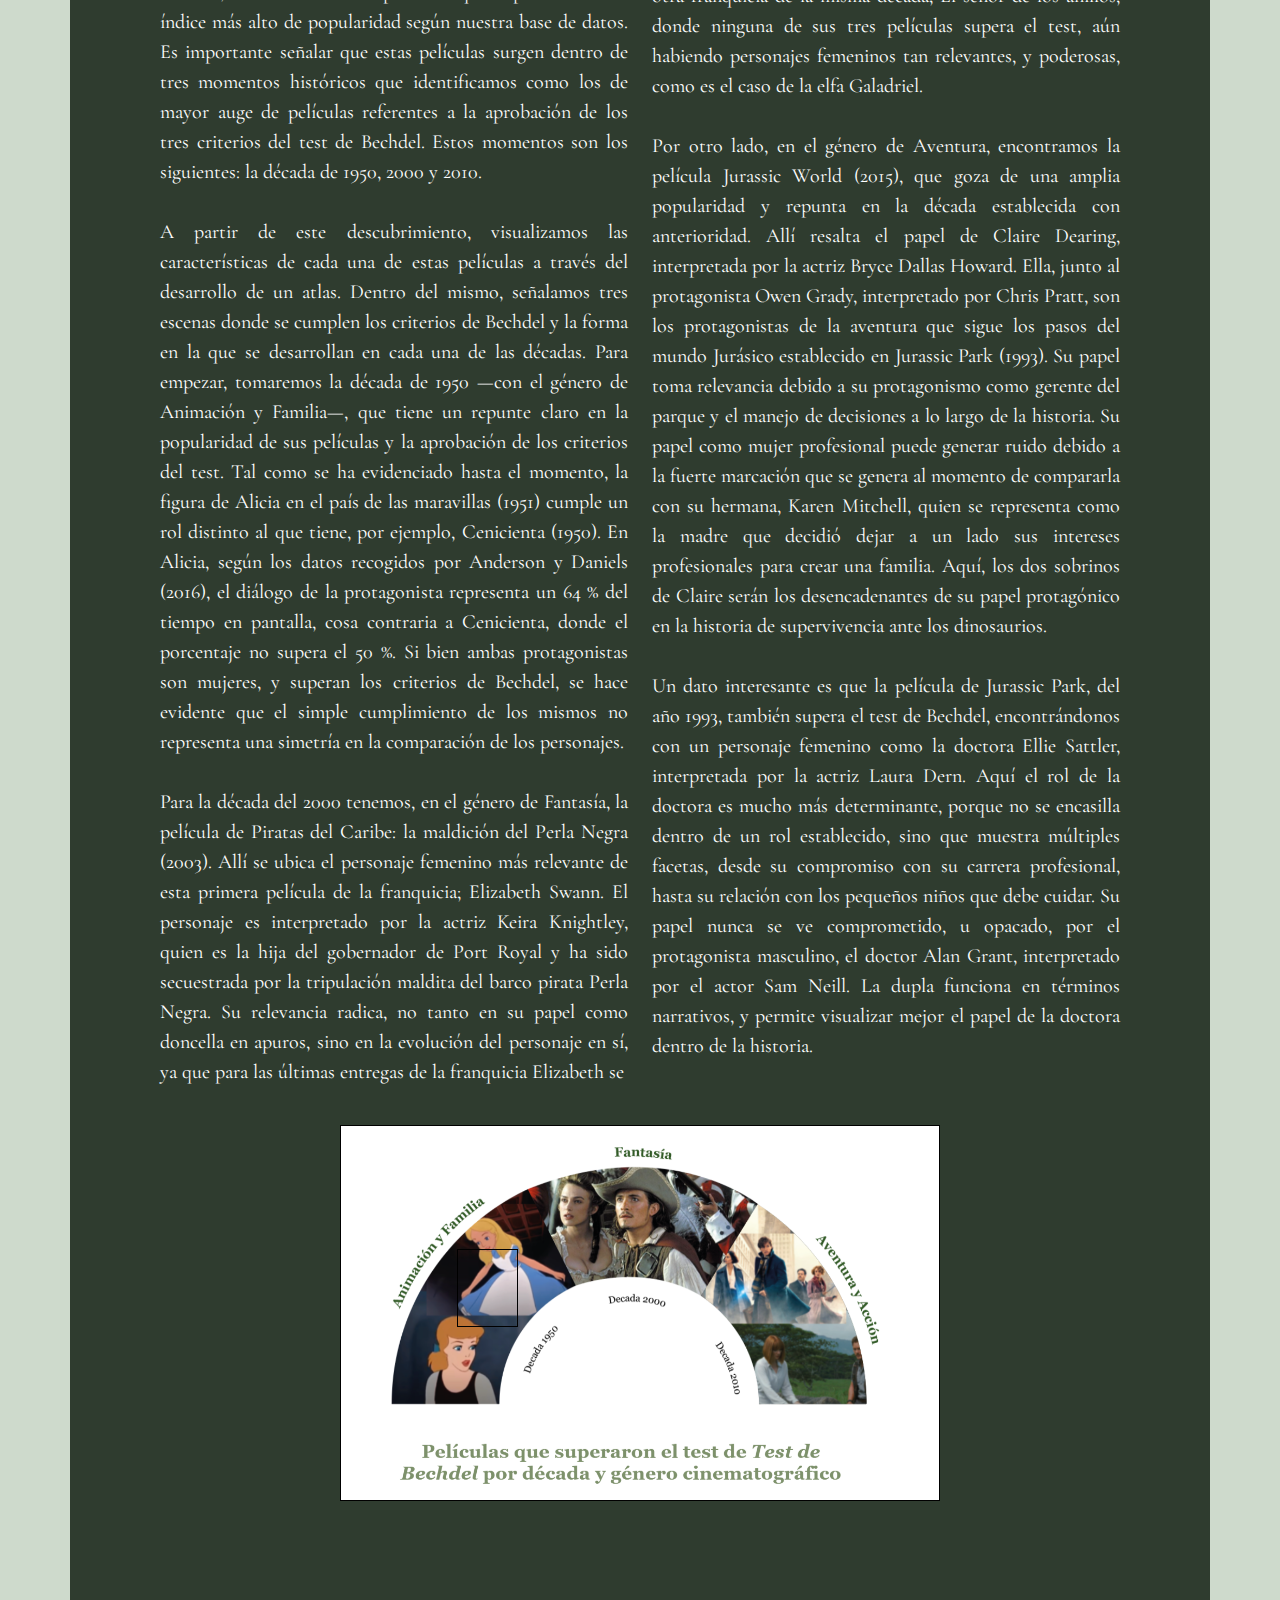
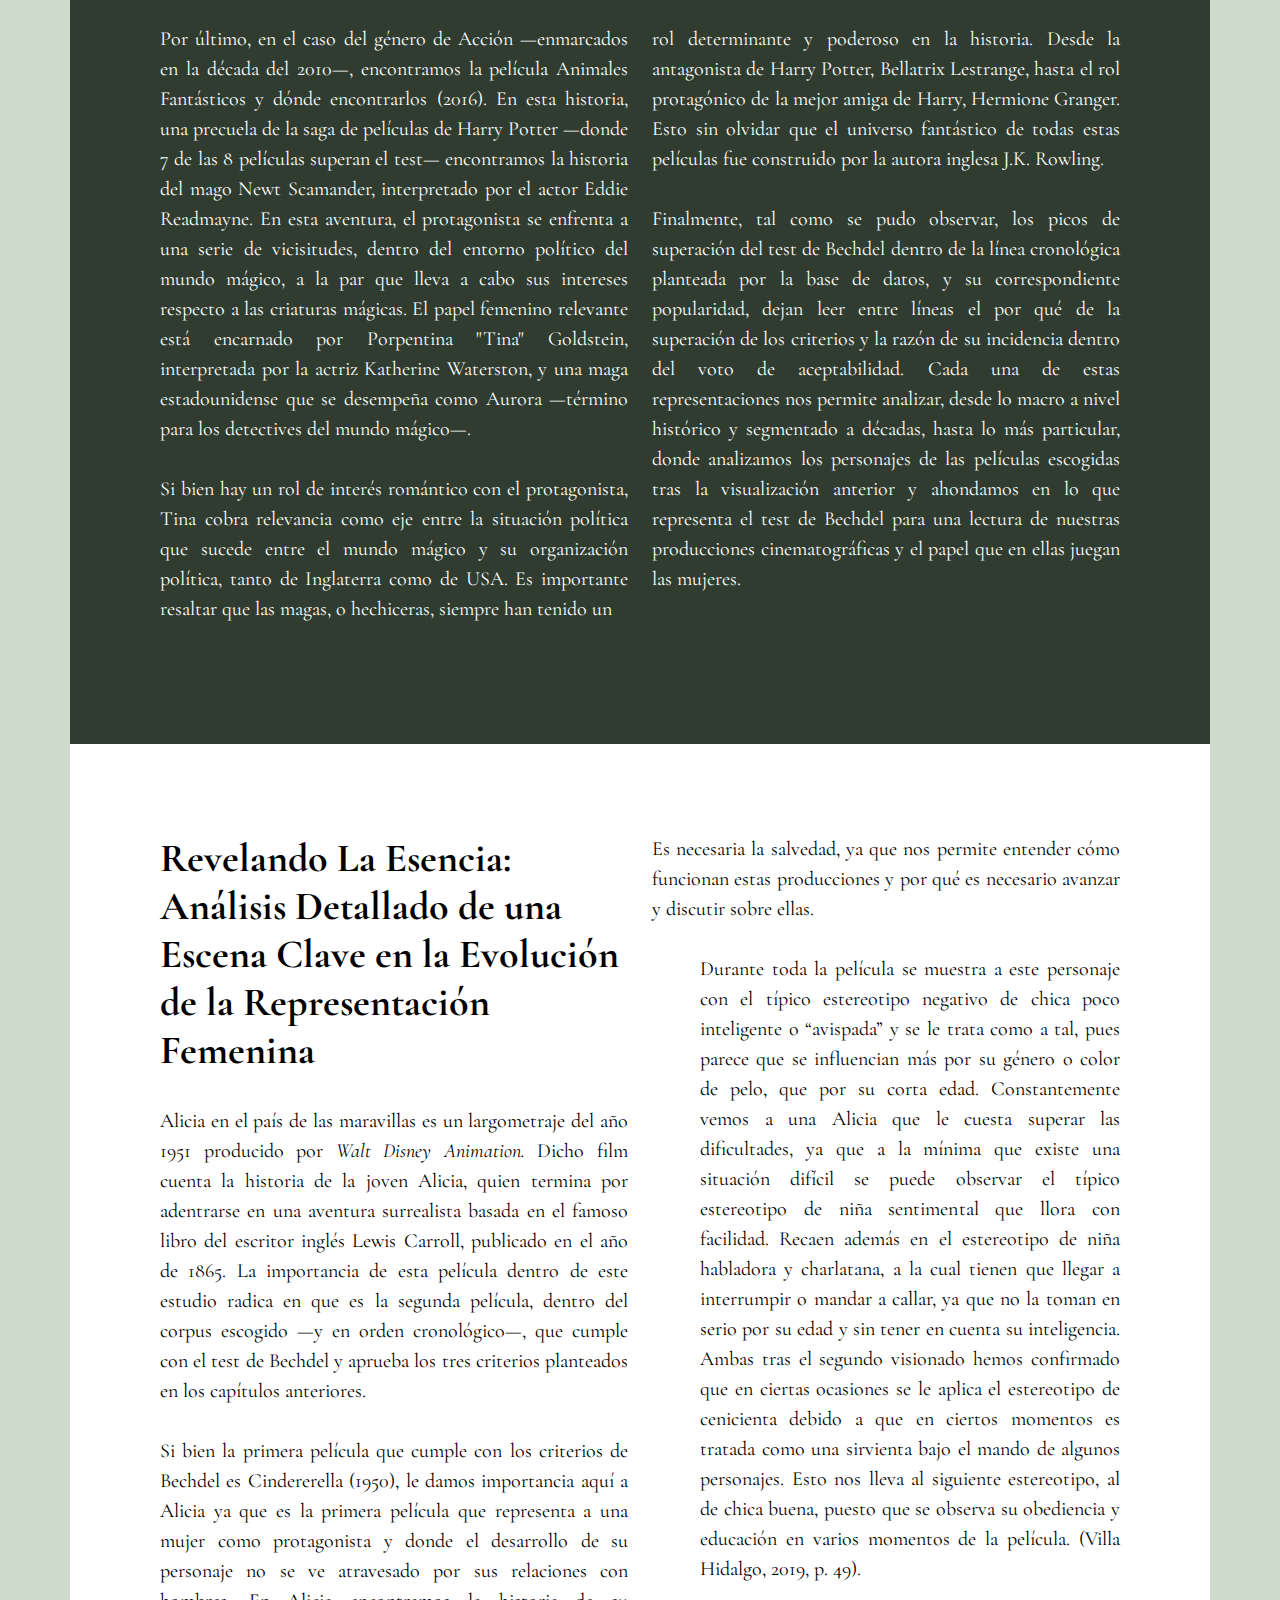
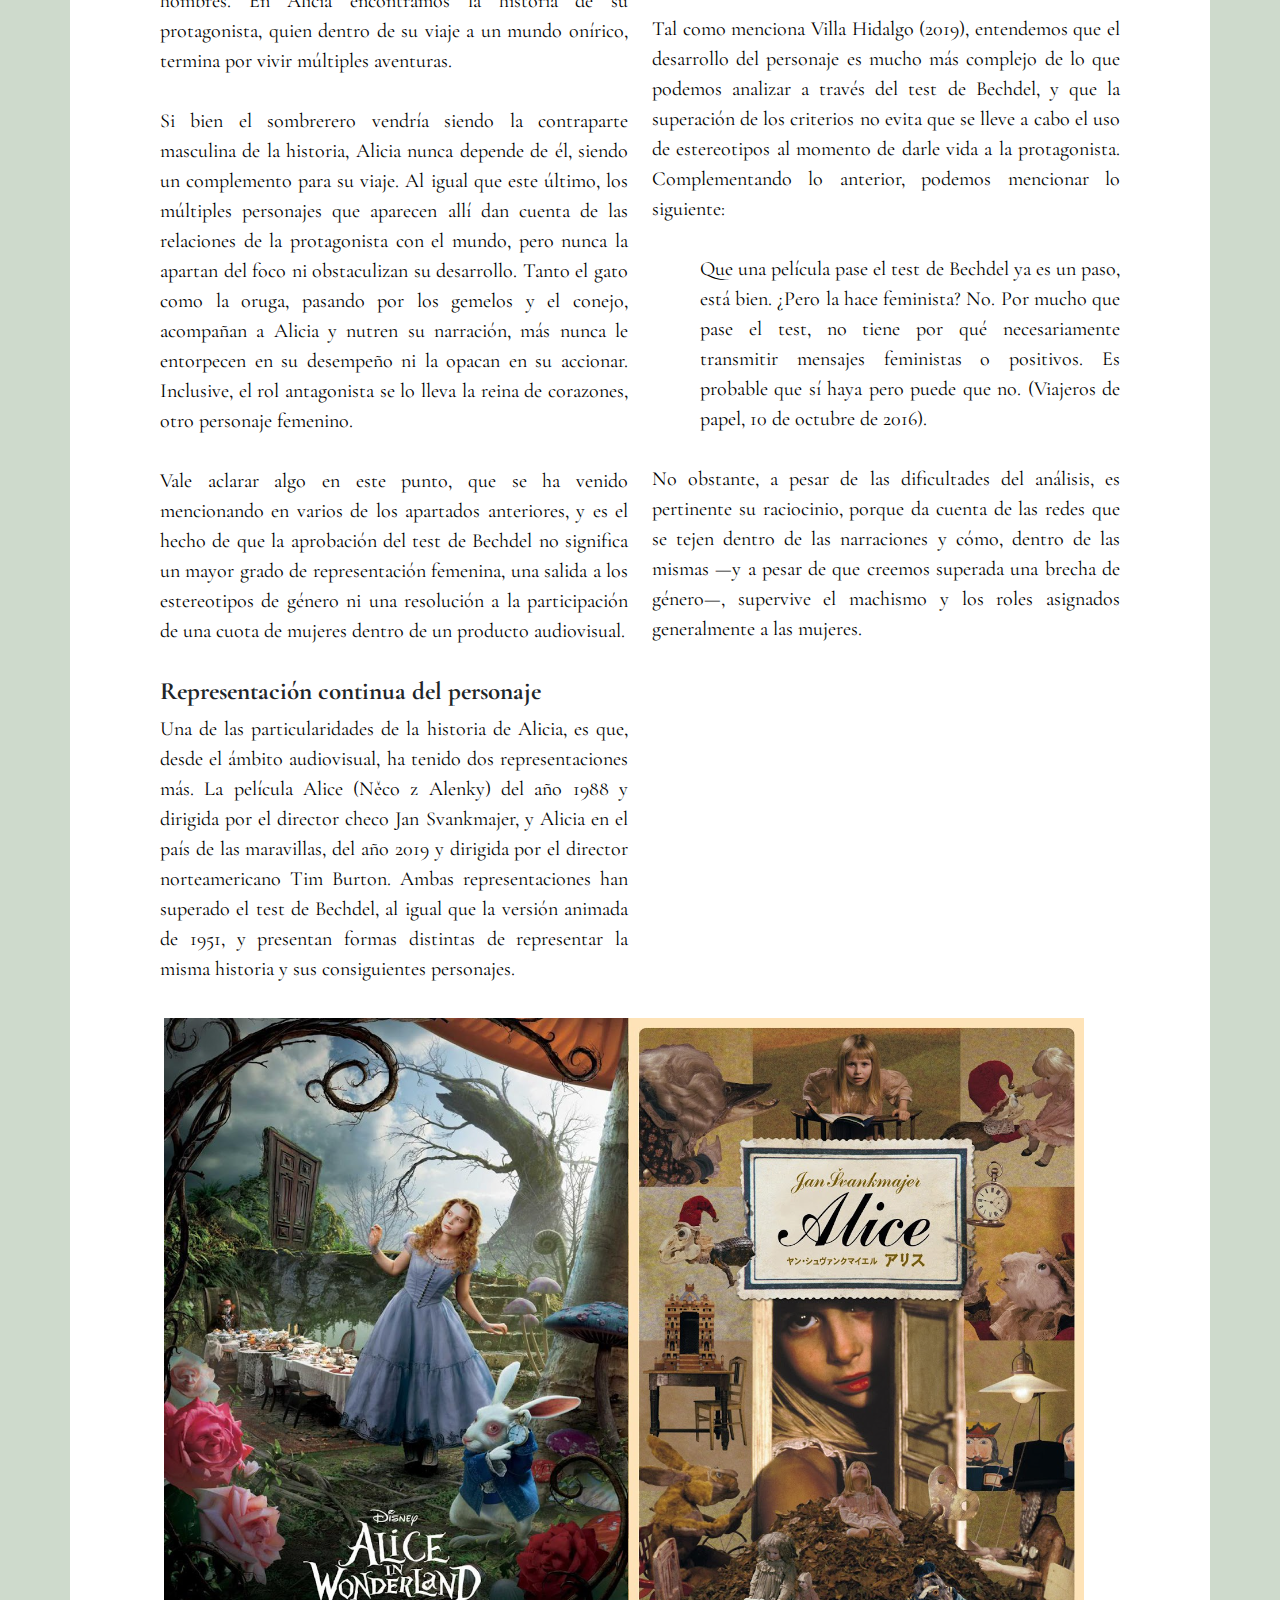
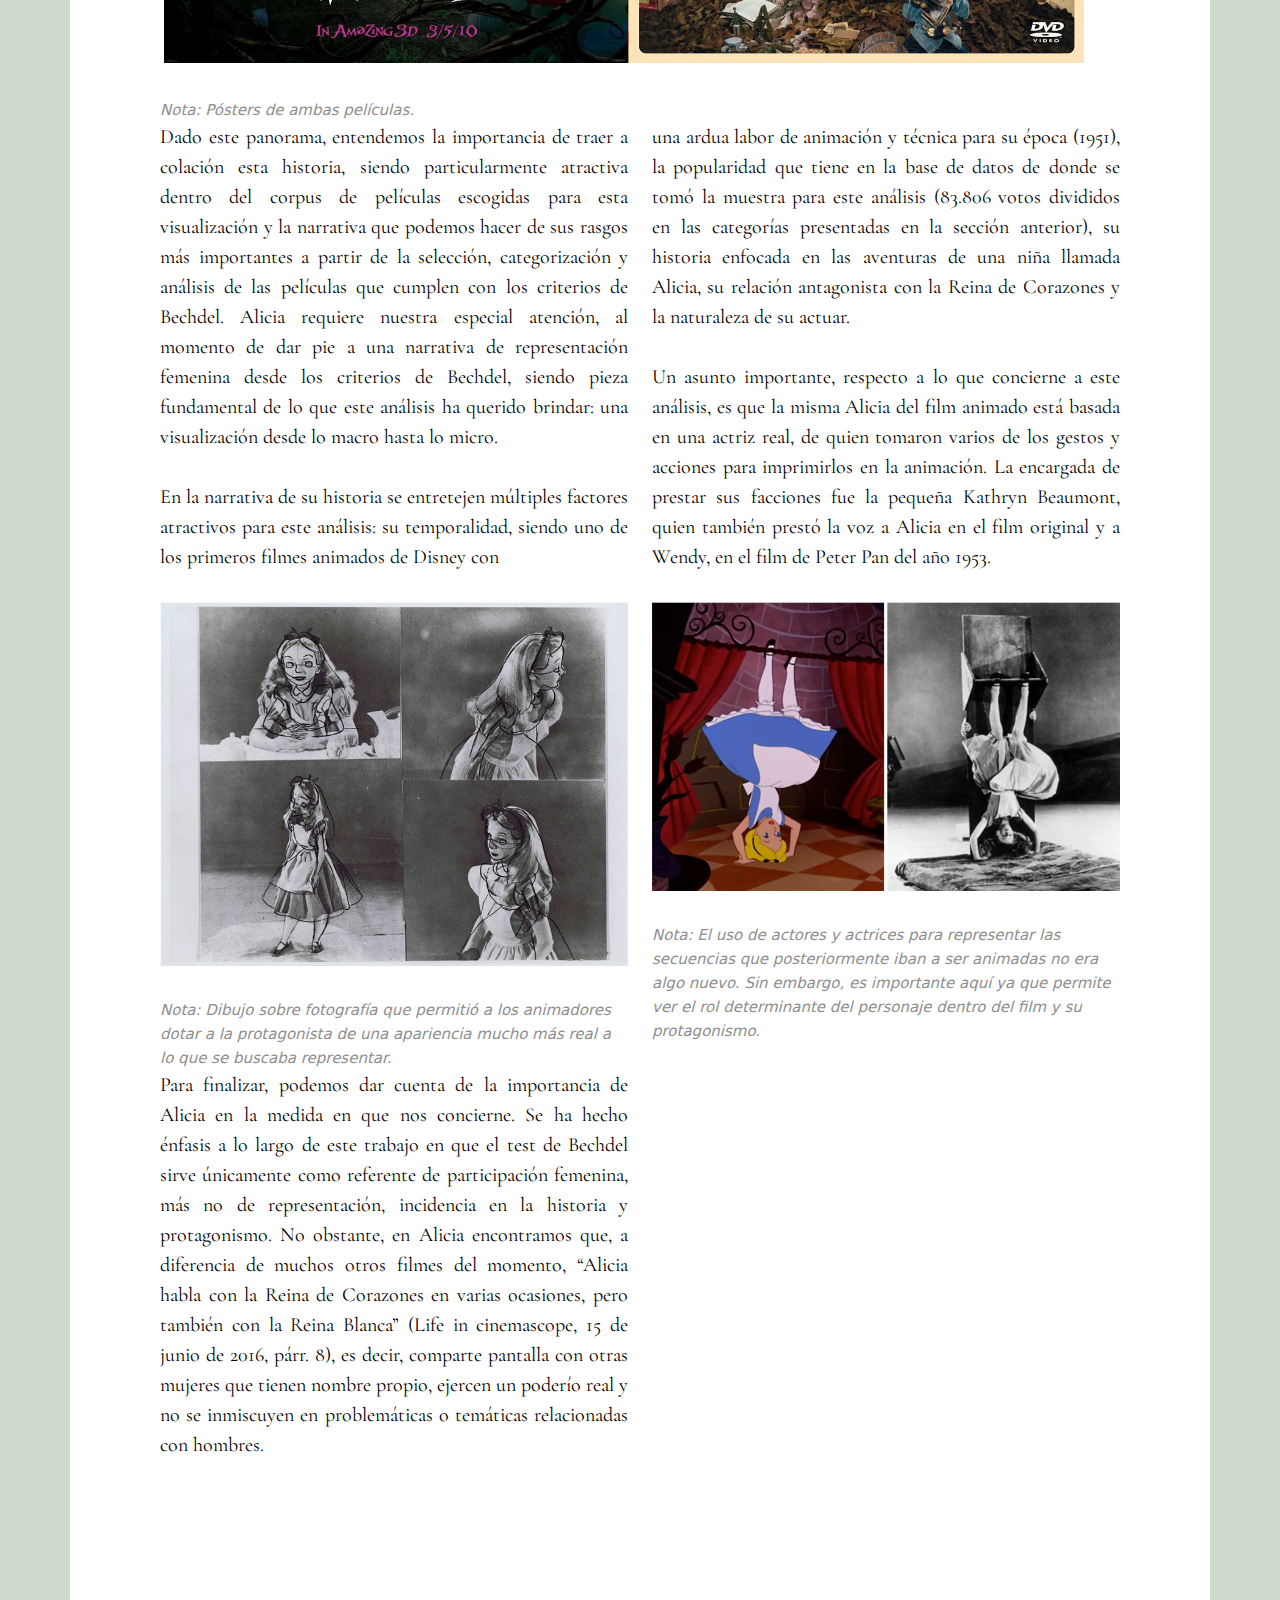
==== commit fffb0f92: "ultimo_update_texto" ====
--- a/index.html
+++ b/index.html
@@ -168,24 +168,33 @@
                         superar tres premisas: tener más de un personaje femenino, que hablen entre sí y que lo que
                         hablen no sea de un hombre. Se originó en 1985 en el cómic "Unas lesbianas de cuidado" de la
                         autora Alison Bechdel. (Ferrete, 2020, p. 10).</P>
-                </div>
-                <div class="col-md-6">
-                    <blockquote class="resumen2"><i>“(...) De vez en cuando hay madres e hijas Pero casi sin excepción
-                            se
-                            describe a la mujer desde el punto de vista de su relación con hombres. Era extraño que,
-                            hasta Jane Austen, todos los personajes femeninos importantes de la literatura no sólo
-                            hubieran sido vistos exclusivamente por el otro sexo, sino desde el punto de vista de su
-                            relación con el otro sexo. Y ésta es una parte tan pequeña de la vida de una mujer”.</i>
-                        <br />(Virginia Wolf, 1929, p. 60).
-                    </blockquote>
                     <p>Según la tercera premisa del Test de Bechdel, que engloba la recopilación de las dos primeras
-                        premisas, se indica que la representación femenina implica la presencia de al menos dos mujeres
-                        que interactúan entre sí y dialogan sobre temas que no están relacionados con hombres. En este
-                        contexto, la visualización presentada refleja el porcentaje de popularidad de los géneros
+                        premisas, se indica que la representa-
+
+                    </p>
+                </div>
+                <div class="col-md-6">
+                    <p>ción femenina implica la presencia de al menos dos mujeres que interactúan entre sí
+                        y dialogan sobre temas que no están relacionados con hombres. En
+                        este contexto, la visualización presentada refleja el porcentaje de popularidad de los géneros
                         cinematográficos a lo largo de las décadas, enfocándose exclusivamente en las películas que
                         cumplen con todos los requisitos para superar el Test de Bechdel con un puntaje de tres. Desde
                         una perspectiva general, la visualización revela un aumento en la representación femenina en
                         diversos géneros cinematográficos durante la década de 1950.
+                    </p>
+                    <p>Es importante resaltar que la información que nutre la base de datos de esta presentación surge
+                        de la recopilación realizada por The Movie Data Base (TMDB), un sitio web interactivo que
+                        recopila información de los usuarios respecto a su consumo, ya sean tanto shows televisivos como
+                        películas y largometrajes. Para este caso, los índices de popularidad surgen de el número de
+                        votos de los participantes de la base de datos, que siguen los siguientes parámetros:
+                    </p>
+                    <p class="indentado">
+                        Número de votos por día.<br>
+                        Número de vistas por día.<br>
+                        Número de usuarios que marcaron como favorita la película.<br>
+                        Número de usuarios que agregaron la película a su lista de reproducción.<br>
+                        El año de lanzamiento.<br>
+                        Los puntajes históricos recopilados en la base de datos.<br>
                     </p>
                 </div>
                 <div class="col-md-12">
@@ -206,15 +215,28 @@
                     </div>
                 </div>
                 <div class="col-md-6">
-                    <p>Con el objetivo de profundizar en este panorama, optamos por realizar un enfoque más detallado
-                        mediante una visualización centrada exclusivamente en los cinco géneros más populares. Es
-                        crucial señalar que la muestra utilizada en esta representación es consistente con la presentada
-                        en la Imagen 1. Según estos datos, en la década de 1950, la Animación lidera como el género más
-                        popular, alcanzando una popularidad cercana al 90%. Le sigue el género de Familia con un
-                        porcentaje de popularidad en torno al 50%. En la década de 2000, el género de Fantasía muestra
-                        una popularidad del 50%. En contraste, para el año 2010, el género de Aventura se destaca con un
-                        porcentaje de popularidad cercano al 70%, y, finalmente, en esta misma década, el género de
-                        Acción supera el 50%.
+                    <p>A partir de estos criterios de votación, la base de datos suma y totaliza en número de votos,
+                        permitiéndonos ver cómo se evalúan las películas a través del gusto y el conocimiento de los
+                        usuarios de TMDB —en la visualización # 1—, a la par que ilustra el porcentaje de popularidad,
+                        en distintos géneros, y la afinidad que por ellos tiene un público amplio, anónimo y
+                        heterogéneo.
+                    </p>
+                    <p>
+                        En la visualización #2 quisimos enfocarnos en el total de las películas albergadas en la base de
+                        datos, para así analizar cada género desde los tres criterios, mismos que se pueden identificar
+                        en el gráfico de Flourish de la gráfica correspondiente de la siguiente manera:
+                    </p>
+                    <p>
+                        0 No pasó el test.<br>
+                        1 Debe tener al menos dos personajes femeninos.<br>
+                        2 Estos personajes femeninos deben interactuar entre sí.<br>
+                        3 Pasaron el test. Las dos mujeres no hablan de hombres.
+                    </p>
+                    <p>
+                        En esta visualización en especial quisimos dar cuenta de cuáles eran los géneros en los cuales
+                        el porcentaje de películas con aprobación del test era mayor y cuáles menor. De esta forma es
+                        notable que los géneros de Familia y Animación son los que más películas poseen la aprobación
+                        del test, siendo el género de Acción el que queda por debajo.
                     </p>
                 </div>
                 <div class="col-md-6"> <!-- Test de Bachdel en el Top 5 de géneros -->
@@ -248,39 +270,32 @@
                     </div>
                 </div>
                 <div class="col-md-6">
-                    <p>A raíz de estos resultados, nos embarcamos en la tarea de identificar las películas que mejor
-                        encapsulan esa popularidad en cada género, aprovechando una base de datos diseñada para
-                        seleccionar el top 10 de las películas más populares. Este enfoque se centró en los resultados
-                        previos en las cinco categorías de género. Los descubrimientos fueron reveladores: en el género
-                        de Animación, con una mayor popularidad en la década de 1950, la película destacada fue "La
-                        Cenicienta", alcanzando un valor significativo de 135,836. Continuando en la misma década, en el
-                        género de Familia, "Alicia en el país de las maravillas" se alzó como la película más popular,
-                        con una puntuación respetable de 83,806. En la década del 2000, dentro del género de Fantasía,
-                        "Piratas del Caribe" se posicionó como la película más destacada, acumulando un puntaje notable
-                        de 600,737. Avanzando hacia la década de 2010, en el género de Aventura, la película
-                        sobresaliente fue "Jurassic World", logrando una impresionante popularidad de 1,021,377.
-                        Finalmente, en esta misma década, el género de Acción fue representado por la película
-                        "Fantastic Beasts", que obtuvo una sólida puntuación de 374,726. Destacando aún más el impacto
-                        de estas películas, "La Cenicienta" emerge como la vencedora en el Test de Bechdel, consolidando
-                        su relevancia en la representación femenina dentro de la cinematografía.
-                    </p>
-                </div>
-                <div class="col-md-6">
-                    <p>A raíz de estos resultados, nos embarcamos en la tarea de identificar las películas que mejor
-                        encapsulan esa popularidad en cada género, aprovechando una base de datos diseñada para
-                        seleccionar el top 10 de las películas más populares. Este enfoque se centró en los resultados
-                        previos en las cinco categorías de género. Los descubrimientos fueron reveladores: en el género
-                        de Animación, con una mayor popularidad en la década de 1950, la película destacada fue "La
-                        Cenicienta", alcanzando un valor significativo de 135,836. Continuando en la misma década, en el
-                        género de Familia, "Alicia en el país de las maravillas" se alzó como la película más popular,
-                        con una puntuación respetable de 83,806. En la década del 2000, dentro del género de Fantasía,
-                        "Piratas del Caribe" se posicionó como la película más destacada, acumulando un puntaje notable
-                        de 600,737. Avanzando hacia la década de 2010, en el género de Aventura, la película
-                        sobresaliente fue "Jurassic World", logrando una impresionante popularidad de 1,021,377.
-                        Finalmente, en esta misma década, el género de Acción fue representado por la película
-                        "Fantastic Beasts", que obtuvo una sólida puntuación de 374,726. Destacando aún más el impacto
-                        de estas películas, "La Cenicienta" emerge como la vencedora en el Test de Bechdel, consolidando
-                        su relevancia en la representación femenina dentro de la cinematografía.
+                    <p>A partir de allí, y con el objetivo de profundizar en el porcentaje de películas por género que
+                        sí aprobaron el test, optamos por realizar un enfoque más detallado mediante una visualización
+                        centrada exclusivamente en los cinco géneros más populares. Es crucial señalar que la muestra
+                        utilizada en esta representación es consistente con la presentada en la Visualización # 1. Según
+                        estos datos, en la década de 1950, la Animación lidera como el género más popular, alcanzando
+                        una popularidad cercana al 90%. Le sigue el género de Familia con un porcentaje de popularidad
+                        en torno al 50%. En la década de 2000, el género de Fantasía muestra una popularidad del 50%. En
+                        contraste, para el año 2010, el género de Aventura se destaca con un porcentaje de popularidad
+                        cercano al 70%, y, finalmente, en esta misma década, el género de Acción supera el 50%.
+                    </p>
+                </div>
+                <div class="col-md-6">
+                    <p>Antes de seguir con el análisis de las gráficas, y su génesis, debemos dar constancia de que la
+                        base de datos tomada para este trabajo considera a la Animación como un género cinematográfico.
+                        Sin embargo, entendemos que la Animación “Es la técnica que da sensación de movimiento a
+                        imágenes, dibujos, figuras, recortes, objetos, personas, imágenes computarizadas, fotografiando
+                        o utilizando minúsculos cambios de posición para que, por un fenómeno de persistencia de la
+                        visión, el ojo humano capte el proceso como un movimiento real” (Universidad del Valle de
+                        Puebla, s.f.).
+                    </p>
+                    <p>La anterior aclaración es pertinente para aquellos interesados en este tipo de estudios, debido a
+                        que se pueden generar confusiones al momento de evaluar y hacer uso de los criterios, sumado al
+                        manejo de los datos que nosotros realizamos a partir de la división de los géneros. No obstante,
+                        dada la aclaración, consideramos que el lector o lectora podrá entender a cabalidad el hilo
+                        argumentativo de nuestra visualización.
+
                     </p>
                 </div>
                 <div class="col-md-6">
@@ -361,6 +376,40 @@
                 </div>
                 <div class="col-md-6">
                     <div>
+
+                    </div>
+                </div>
+
+                <div class="col-md-6">
+                    <div>
+                        <p>
+                            Ahora bien, siguiendo con el análisis, a raíz de estos resultados, nos embarcamos en la
+                            tarea de identificar las películas que mejor encapsulan esa popularidad en cada género,
+                            aprovechando una base de datos diseñada para seleccionar el top 5 de las películas más
+                            populares. Este enfoque se centró en los resultados previos en las cinco categorías de
+                            género. Los descubrimientos fueron reveladores: en el género de Animación, con una mayor
+                            popularidad en la década de 1950, la película destacada fue "La Cenicienta", alcanzando un
+                            valor significativo de 135,836 votos. Continuando en la misma década, en el género de
+                            Familia, "Alicia en el país de las maravillas" se alzó como la película más popular, con una
+                            puntuación respetable de 83,806 votos.
+                        </p>
+
+                    </div>
+                </div>
+                <div class="col-md-6">
+                    <div>
+                        <p>
+                            En la década del 2000, dentro del género de Fantasía,
+                            "Piratas del Caribe" se posicionó como la película más destacada, acumulando un puntaje
+                            notable de 600,737 votos. Avanzando hacia la década de 2010, en el género de Aventura, la
+                            película sobresaliente fue "Jurassic World", logrando una impresionante popularidad de
+                            1,021,377 votos. Finalmente, en esta misma década, el género de Acción fue representado por
+                            la película "Fantastic Beasts", que obtuvo una sólida puntuación de 374,726 votos.
+                            Destacando aún más el impacto de estas películas, "La Cenicienta" emerge como la vencedora
+                            en el Test de Bechdel, consolidando su relevancia en la representación femenina dentro de la
+                            cinematografía.
+
+                        </p>
 
                     </div>
                 </div>
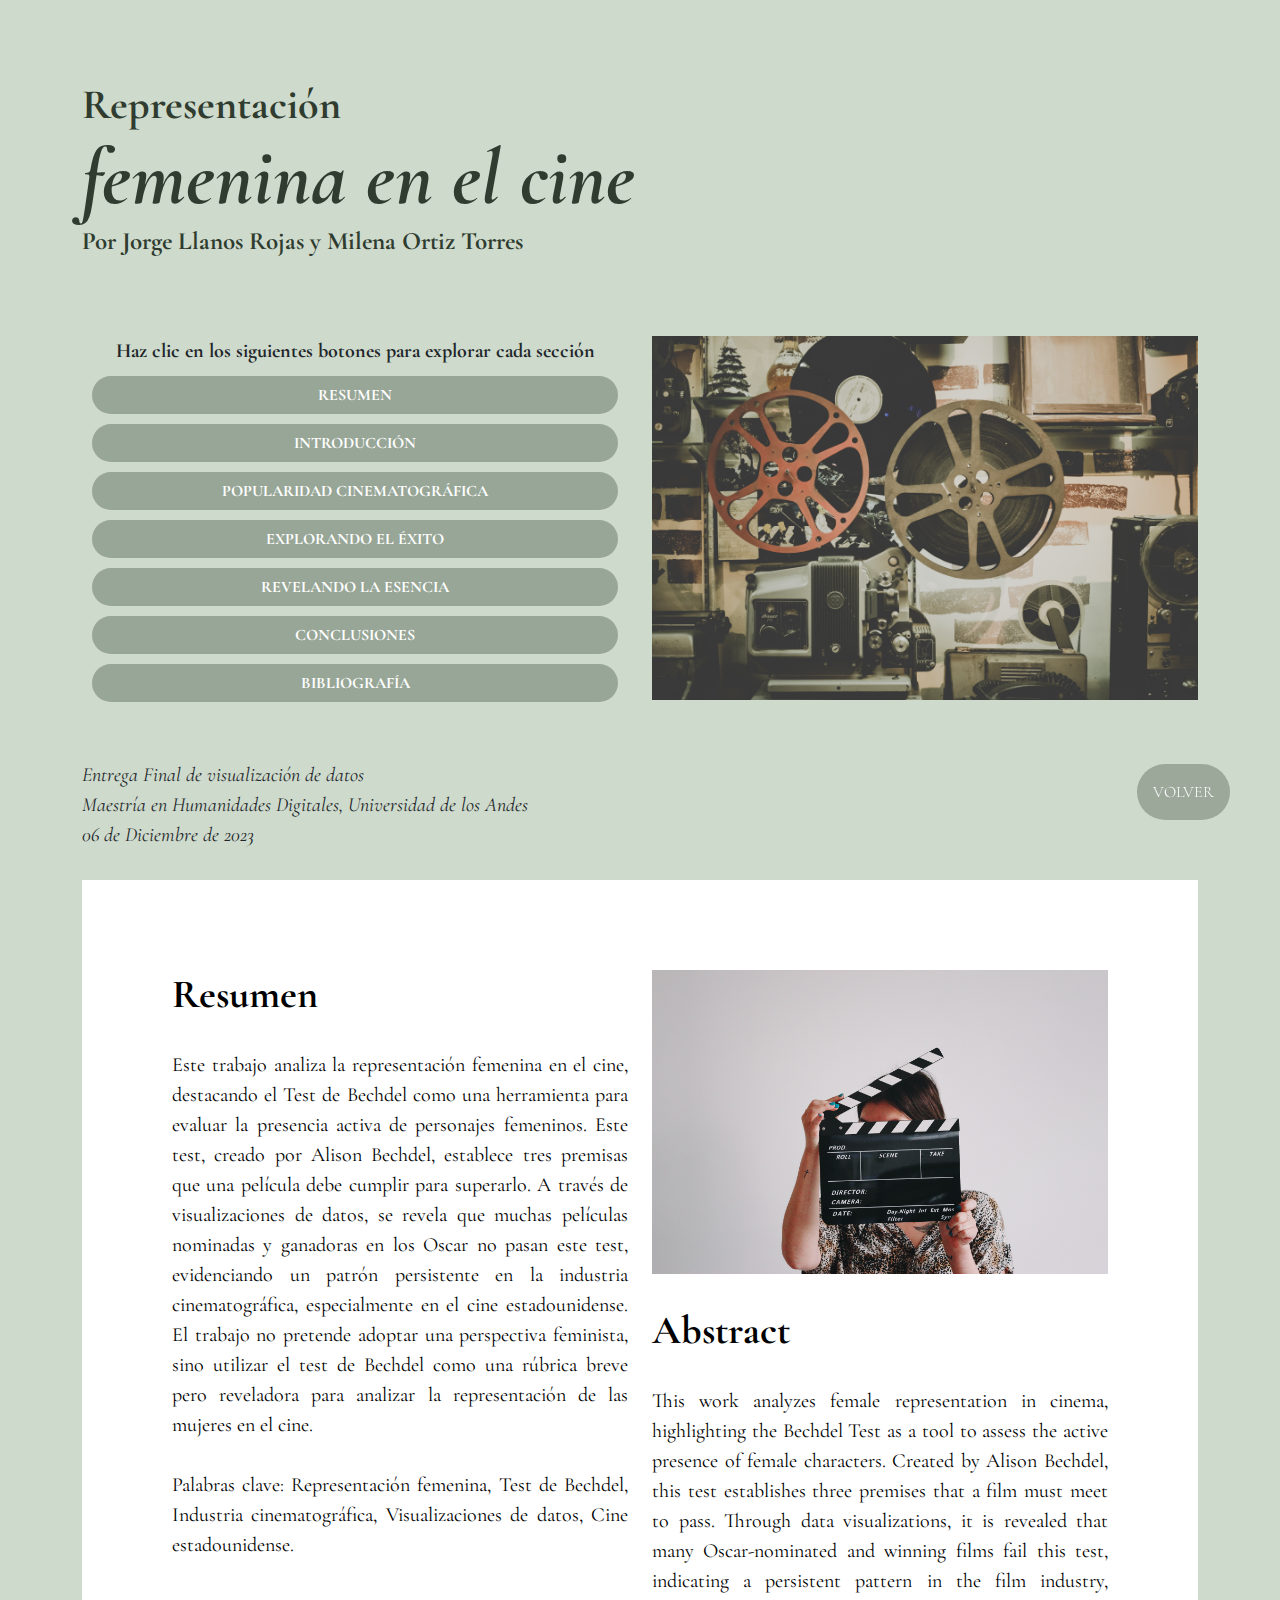
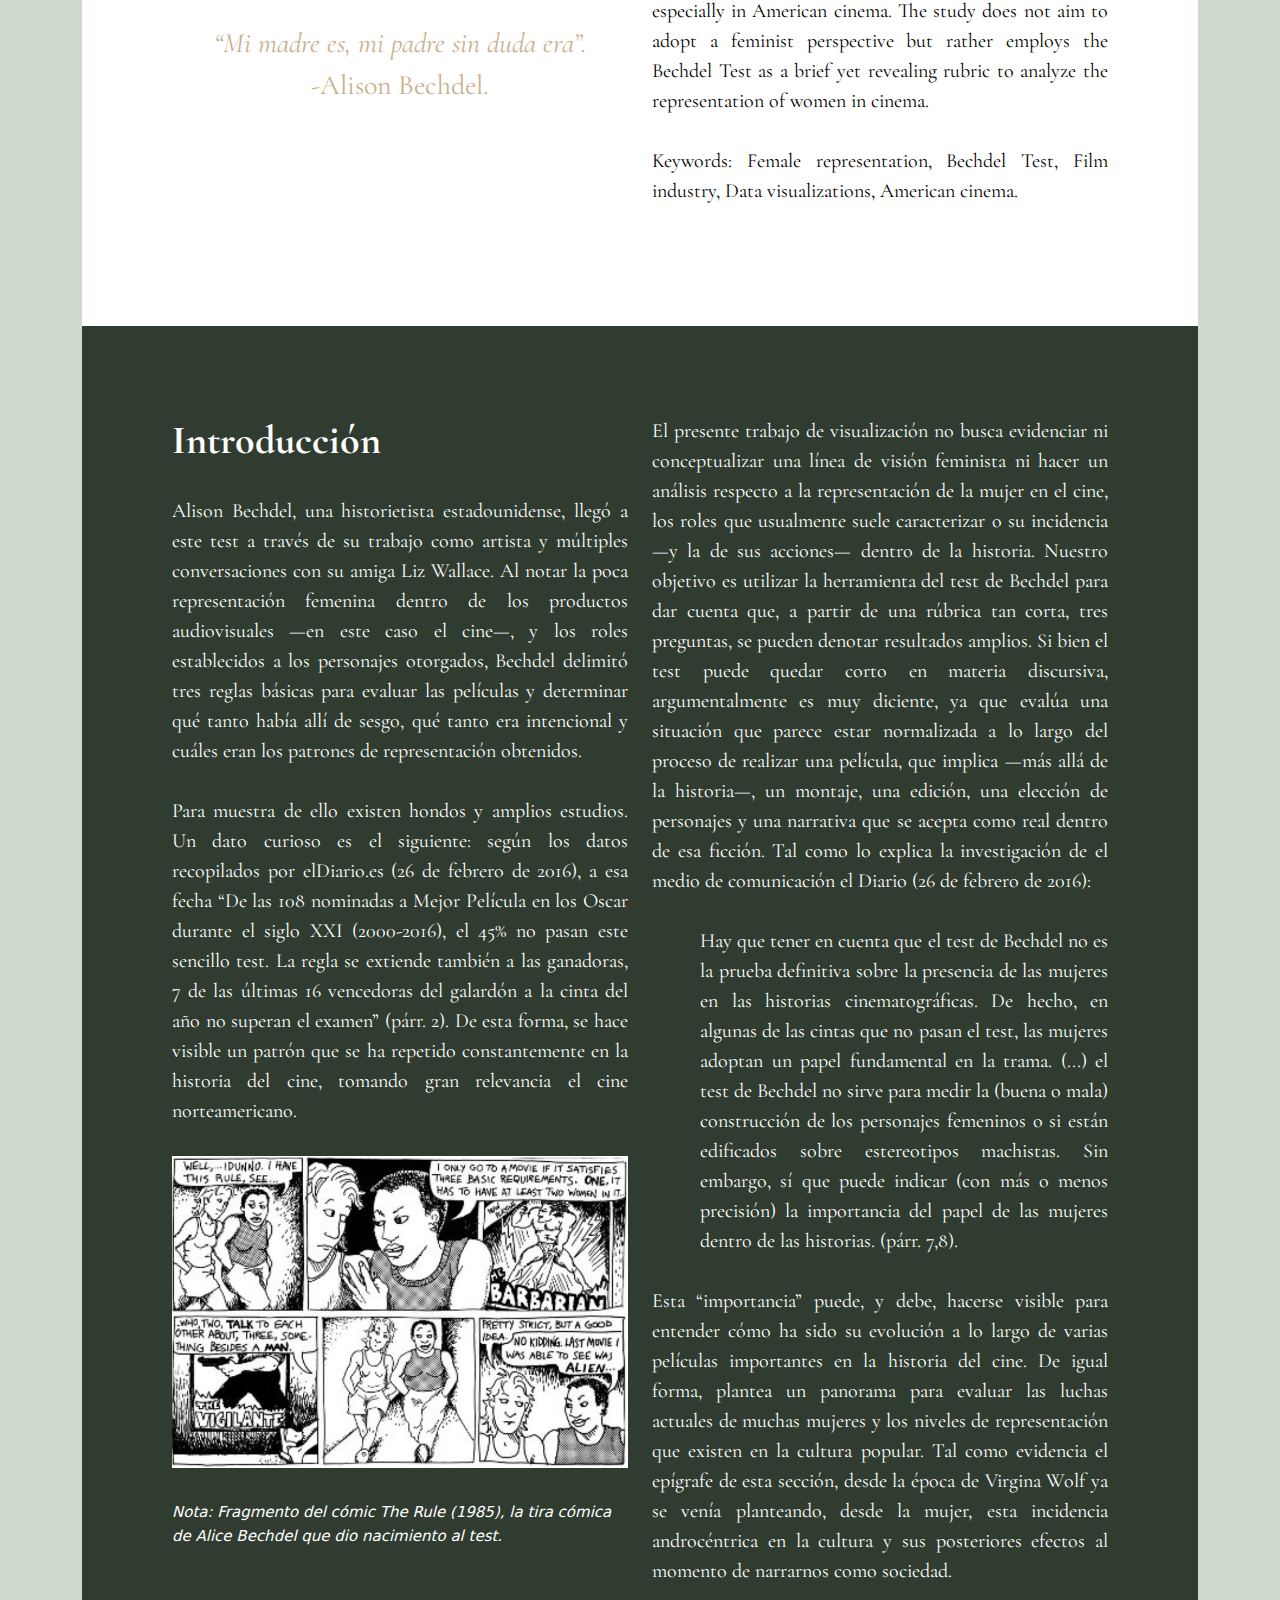
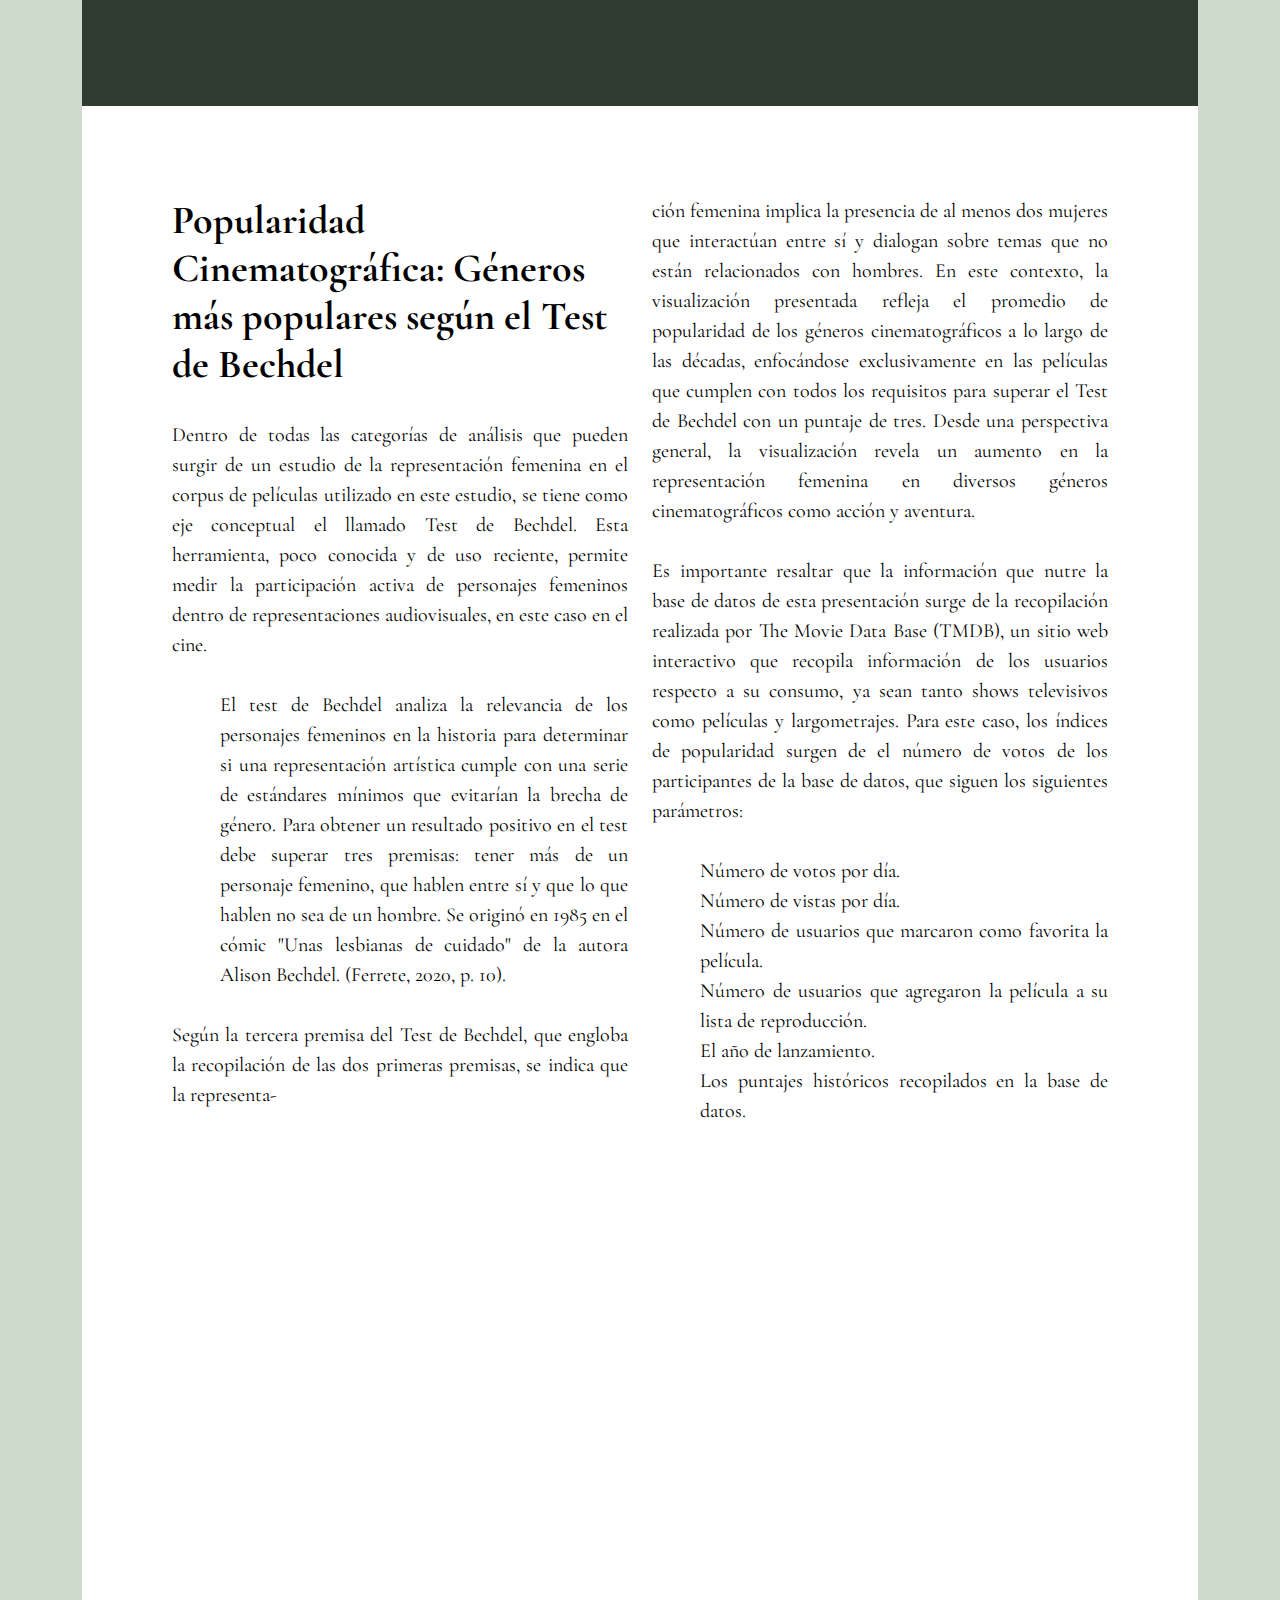
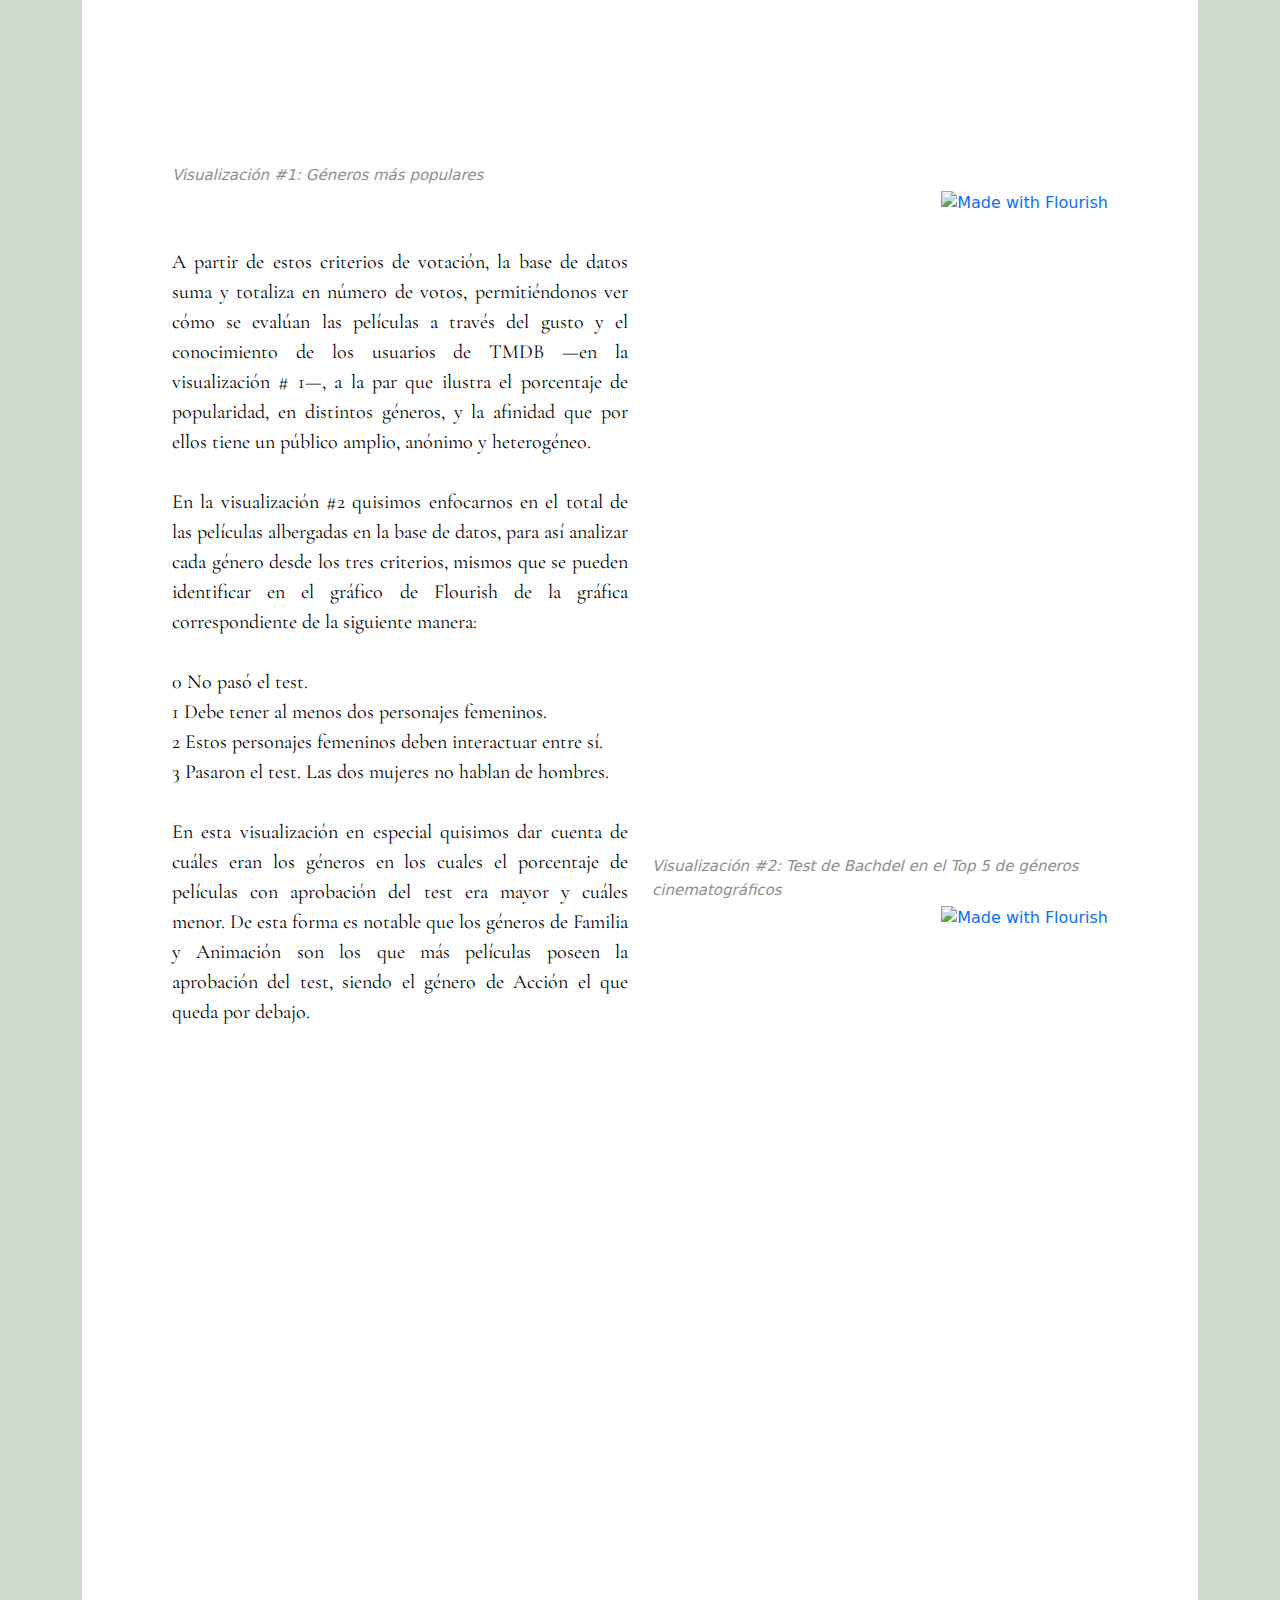
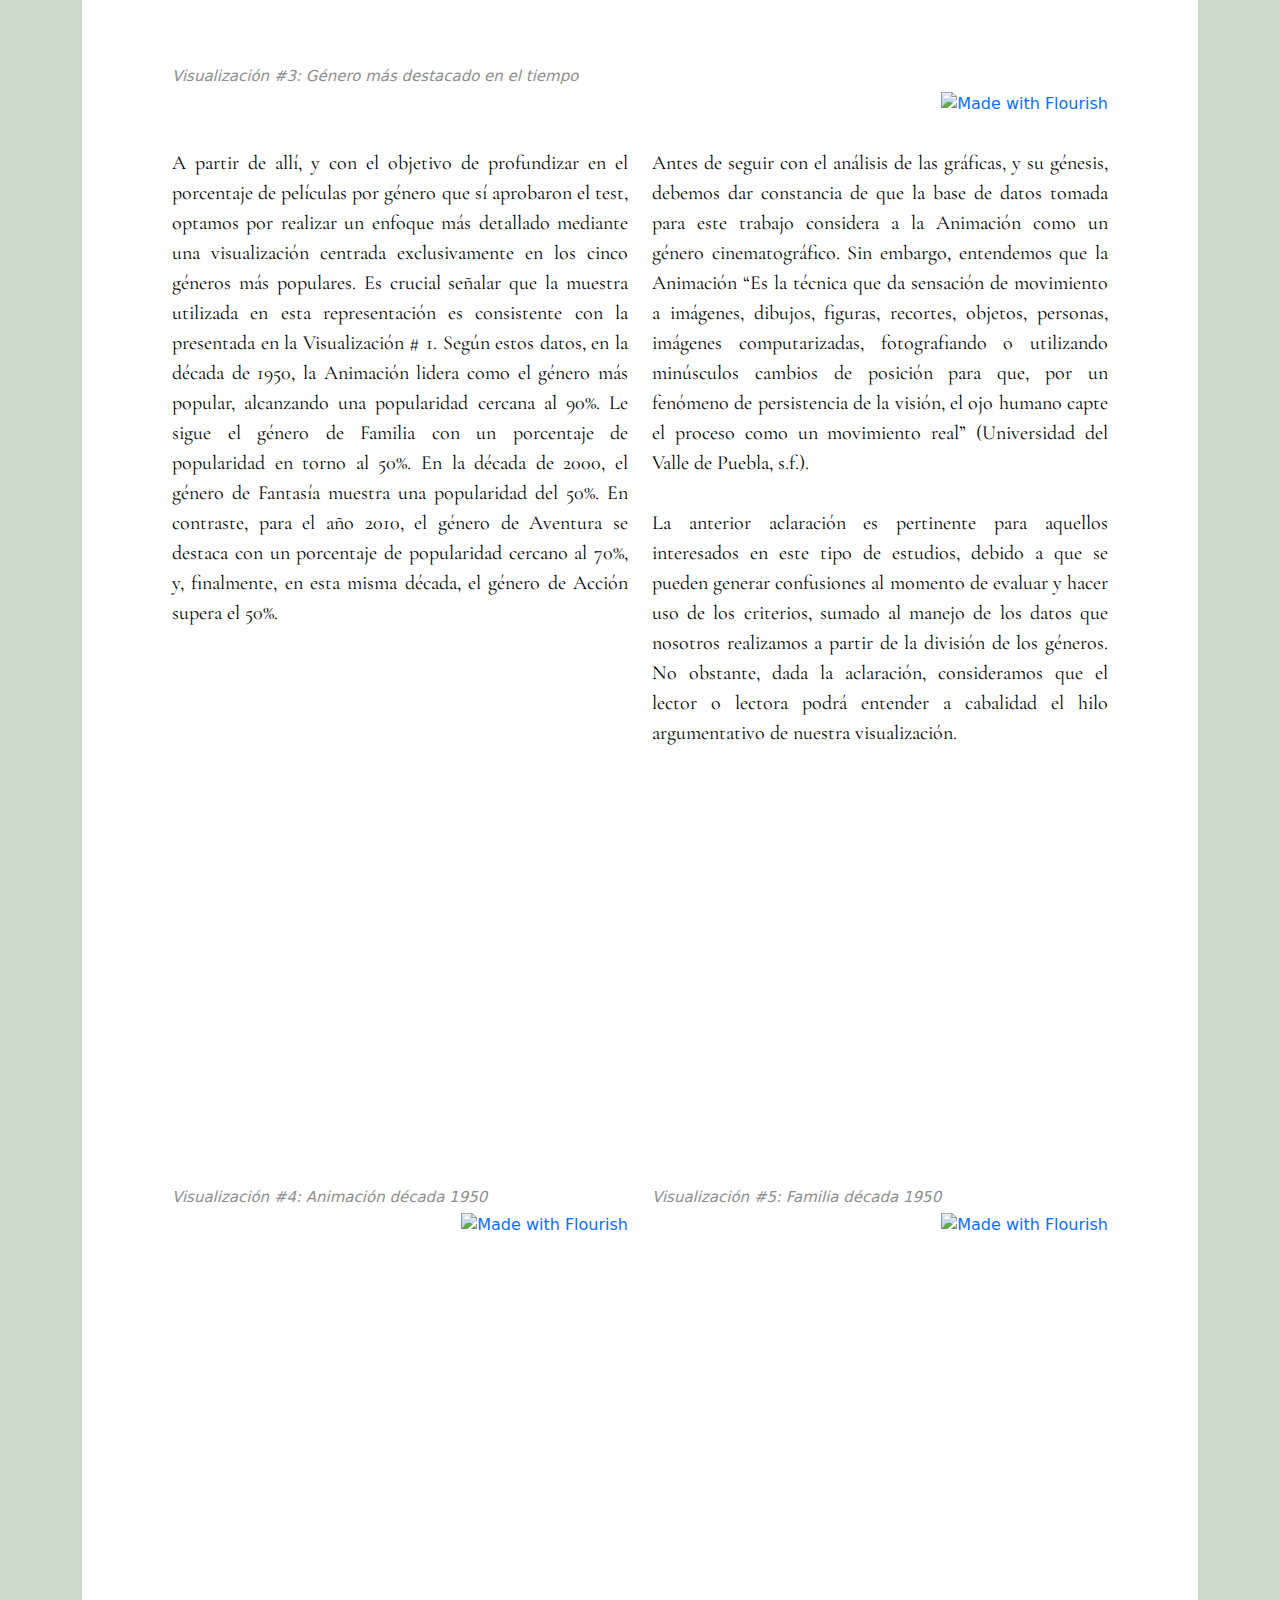
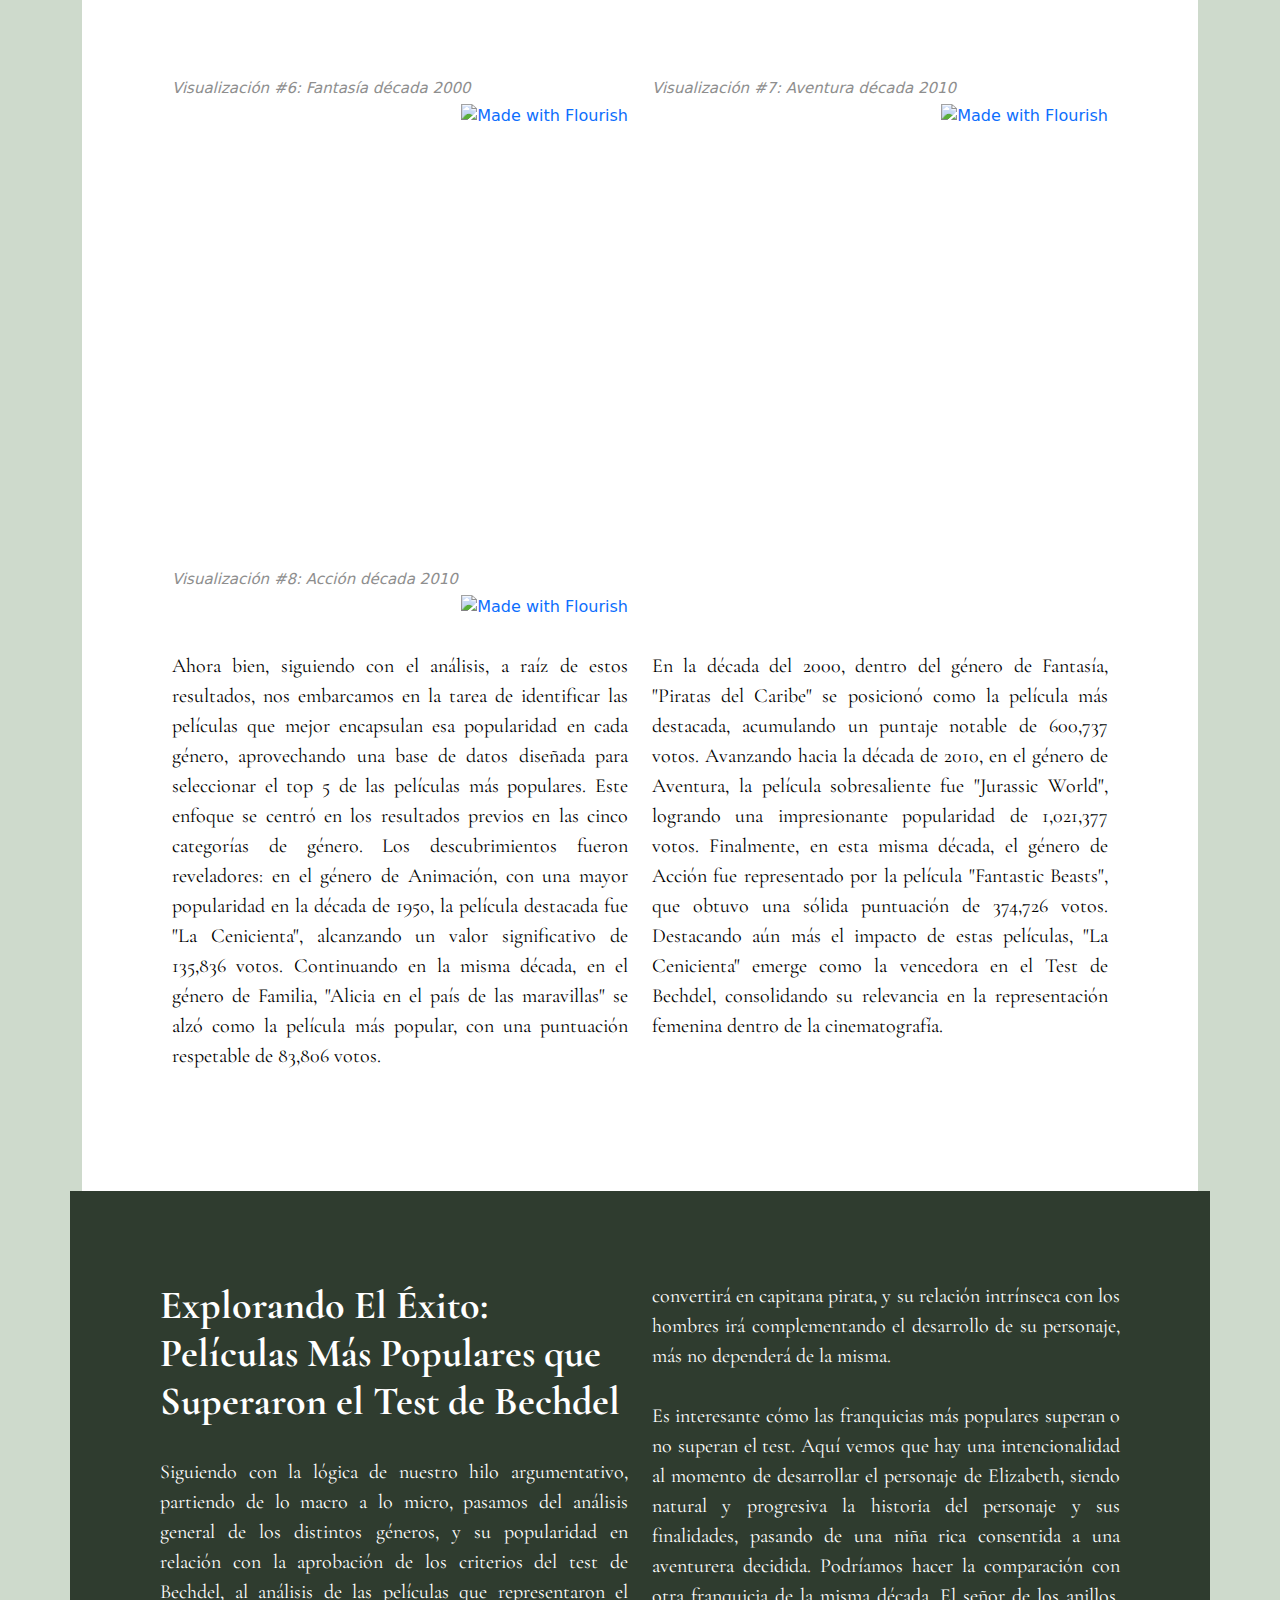
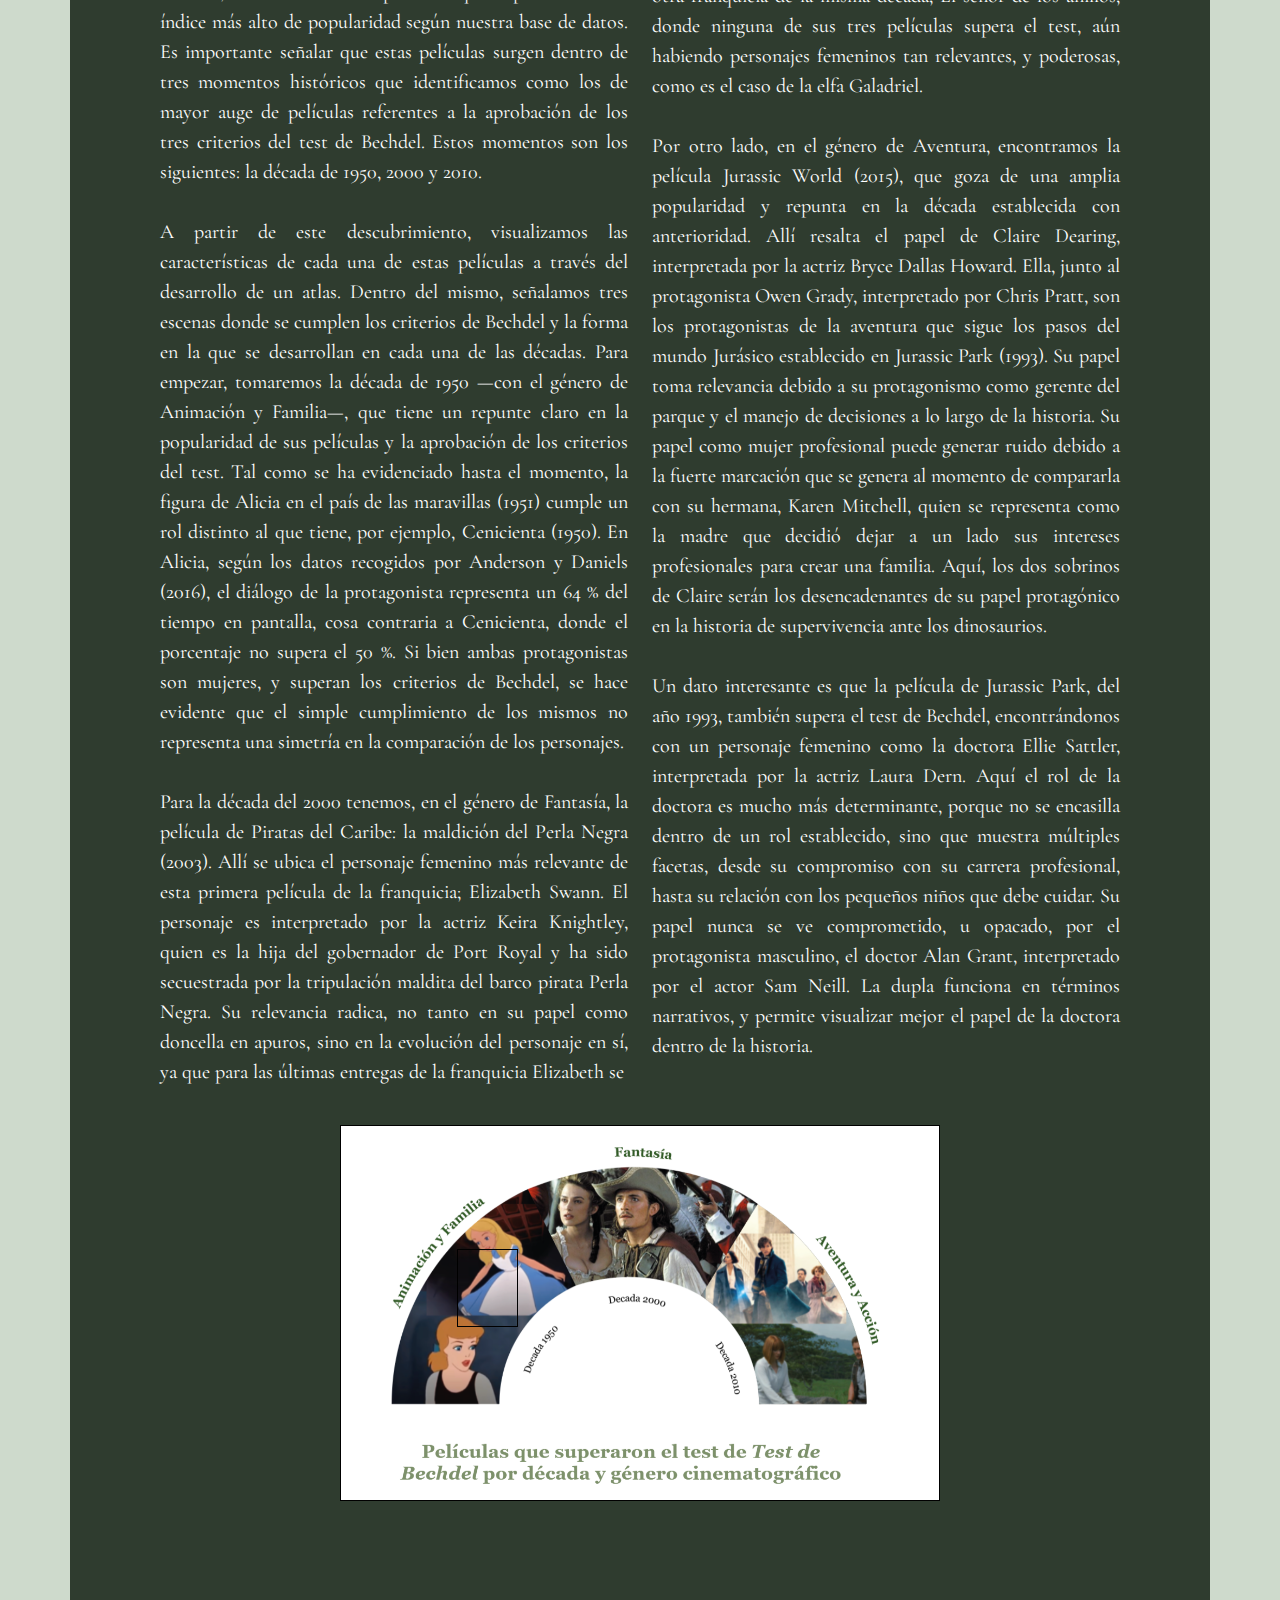
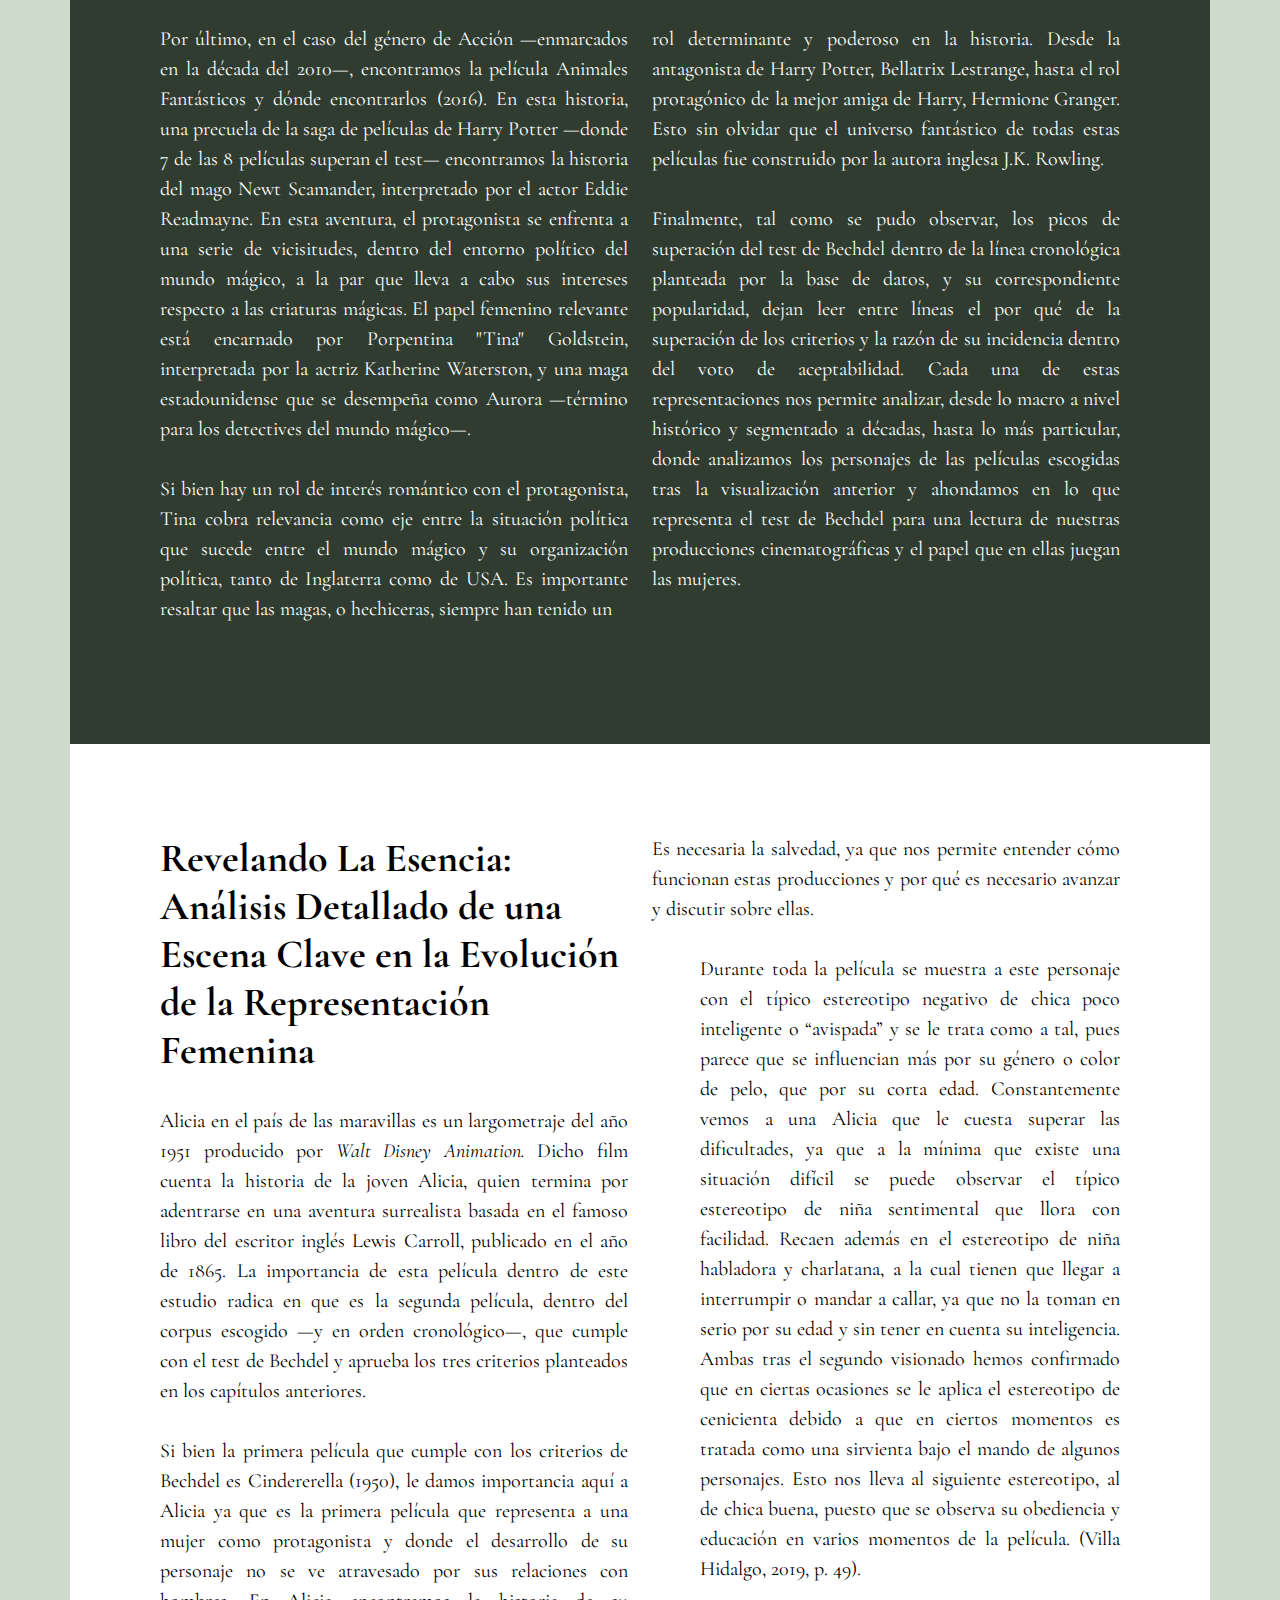
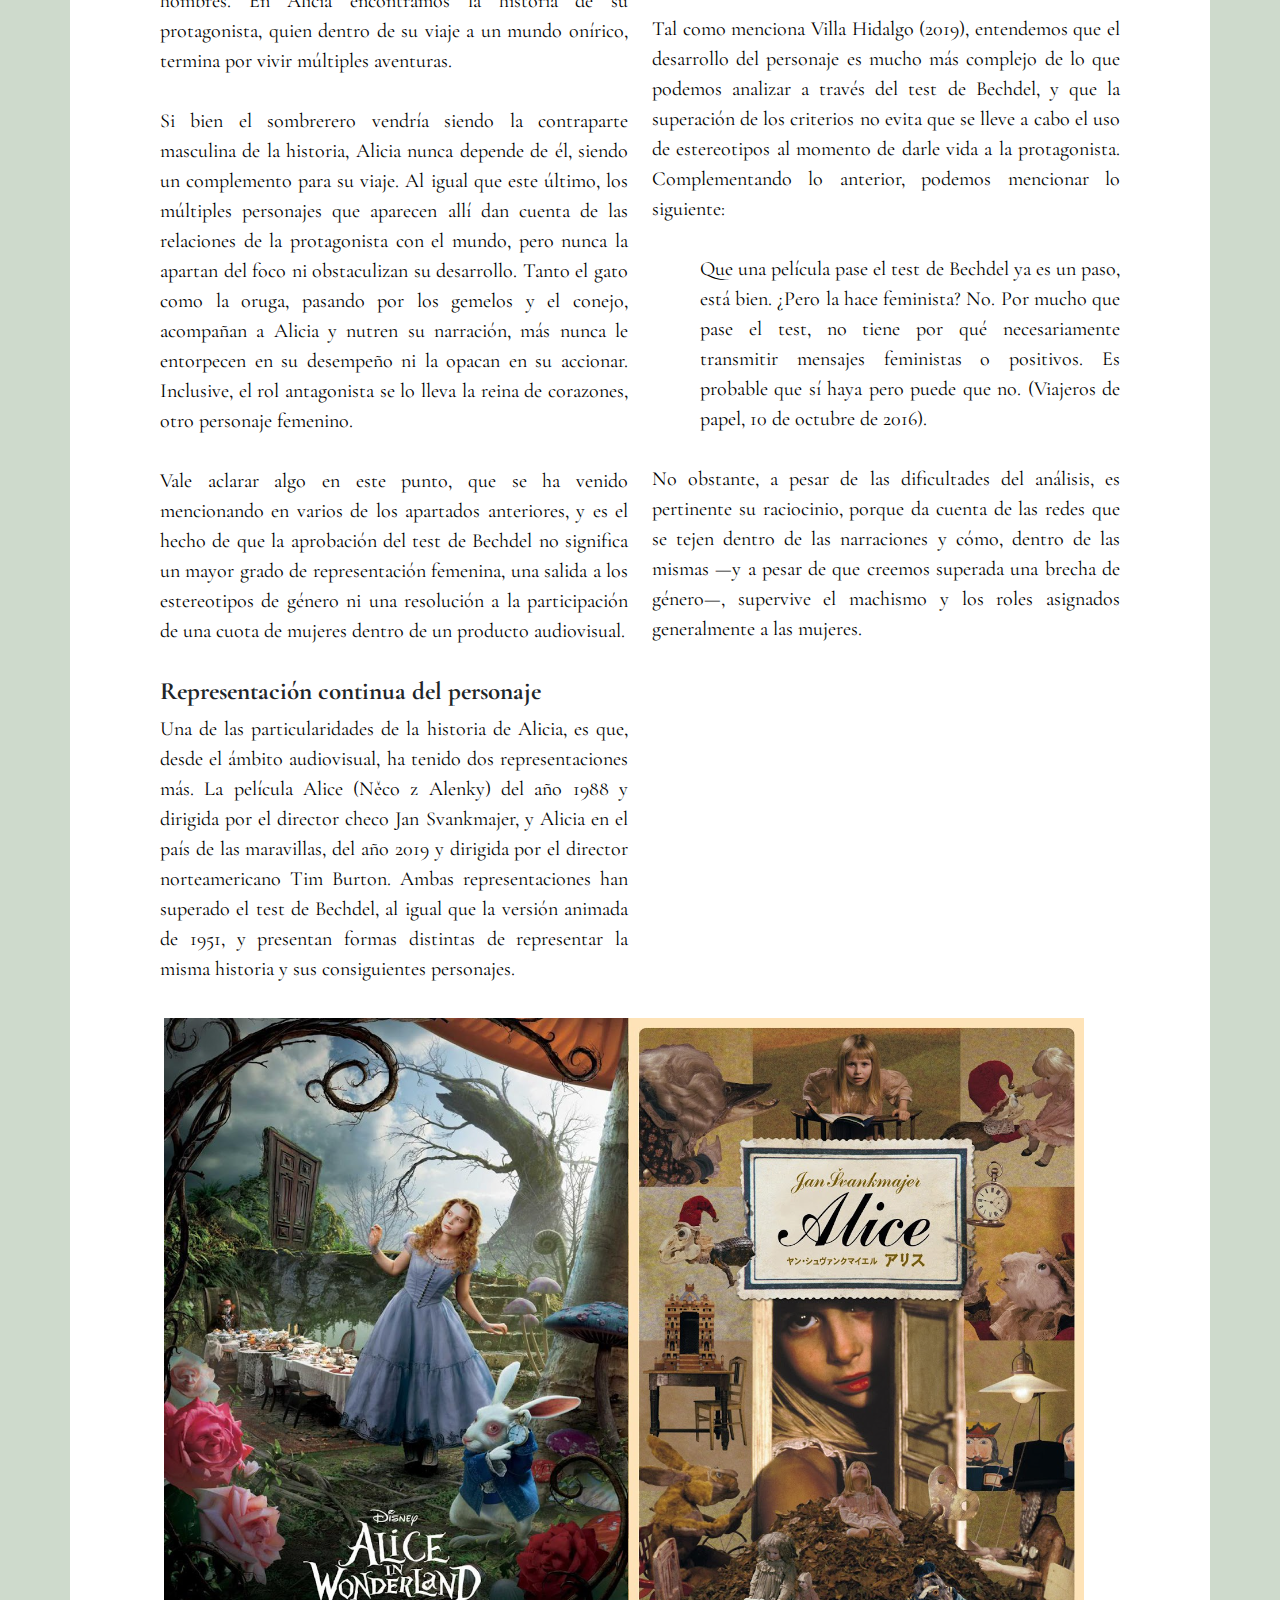
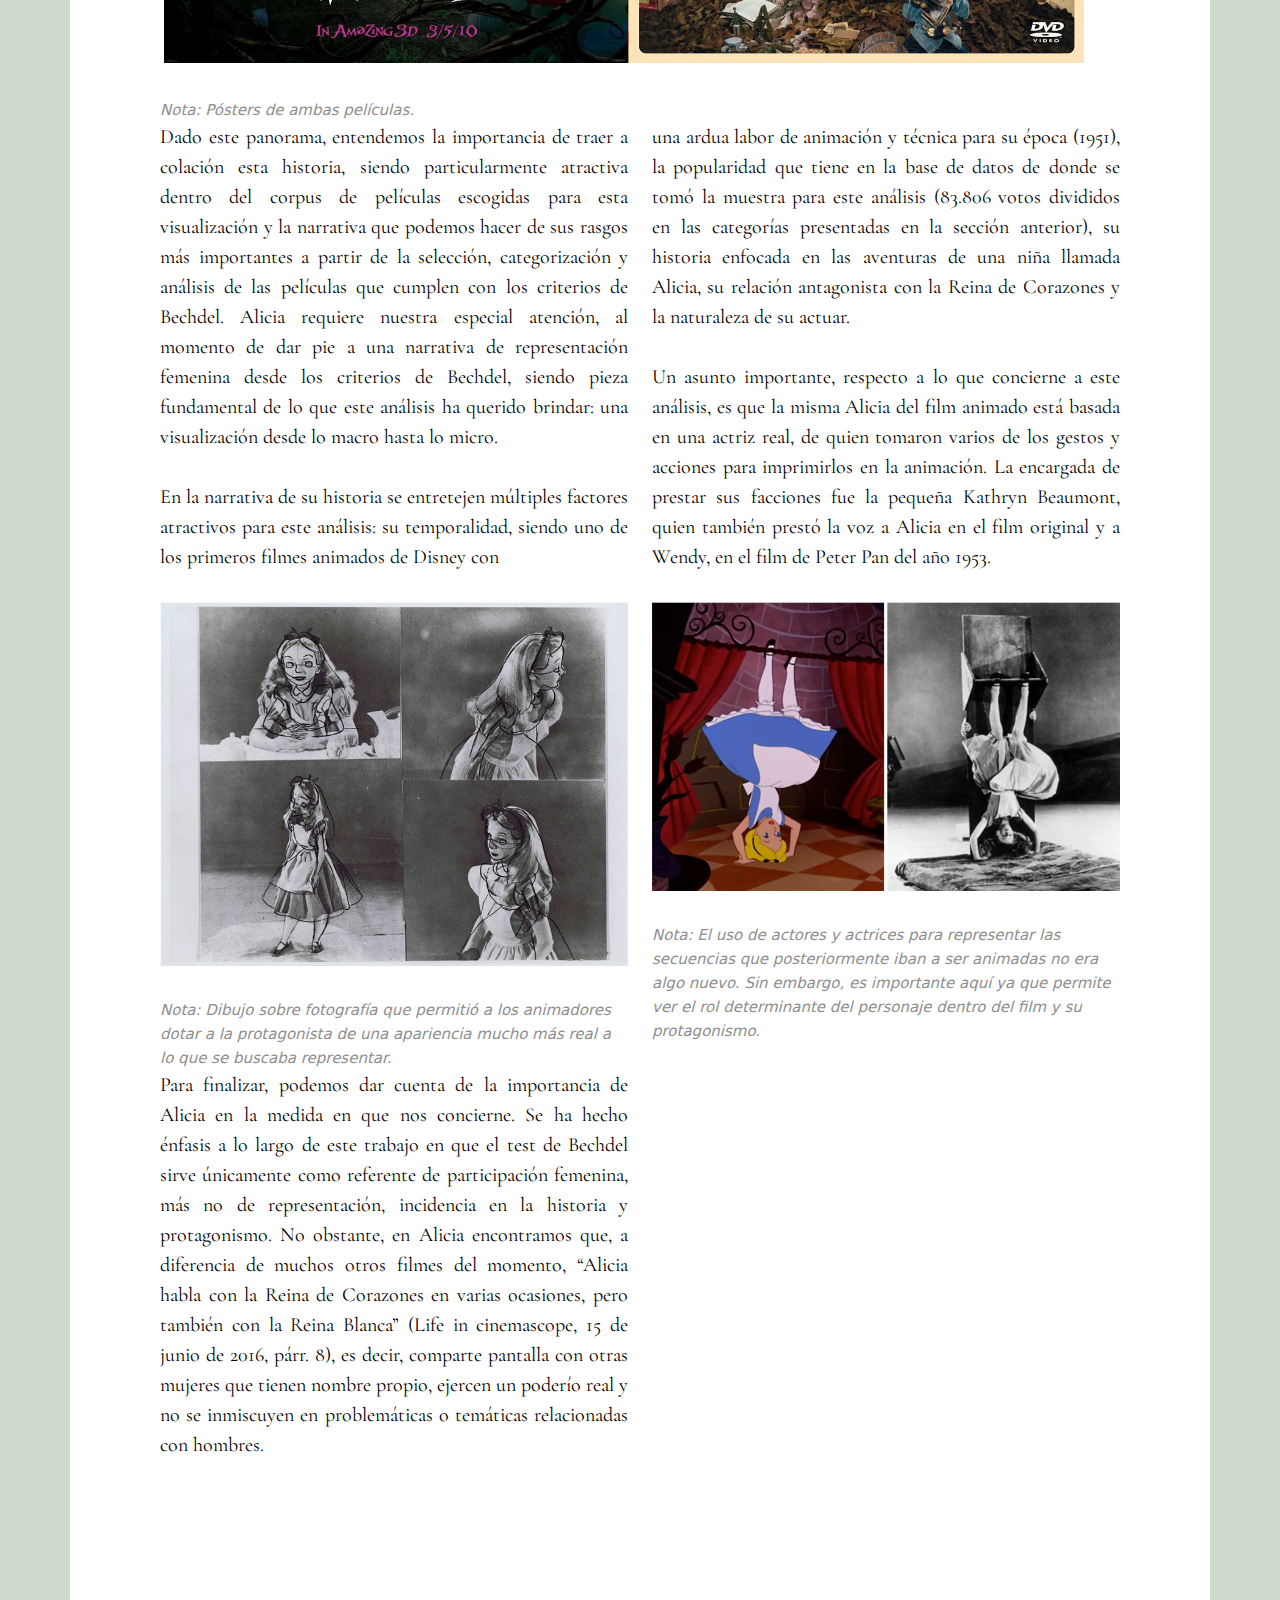
==== commit e0c2eb99: "text" ====
--- a/index.html
+++ b/index.html
@@ -159,8 +159,8 @@
                     <br>
                     <P>Dentro de todas las categorías de análisis que pueden surgir de un estudio de la representación
                         femenina en el corpus de películas utilizado en este estudio, se tiene como eje conceptual el
-                        llamado Test de Bechdel. Esta herramienta, poco conocida y de uso reciente, permite medir el
-                        porcentaje de participación activa de personajes femeninos dentro de representaciones
+                        llamado Test de Bechdel. Esta herramienta, poco conocida y de uso reciente, permite medir la
+                        participación activa de personajes femeninos dentro de representaciones
                         audiovisuales, en este caso en el cine.</P>
                     <P class="indentado"> El test de Bechdel analiza la relevancia de los personajes femeninos en la
                         historia para determinar si una representación artística cumple con una serie de estándares
@@ -176,11 +176,11 @@
                 <div class="col-md-6">
                     <p>ción femenina implica la presencia de al menos dos mujeres que interactúan entre sí
                         y dialogan sobre temas que no están relacionados con hombres. En
-                        este contexto, la visualización presentada refleja el porcentaje de popularidad de los géneros
+                        este contexto, la visualización presentada refleja el promedio de popularidad de los géneros
                         cinematográficos a lo largo de las décadas, enfocándose exclusivamente en las películas que
                         cumplen con todos los requisitos para superar el Test de Bechdel con un puntaje de tres. Desde
                         una perspectiva general, la visualización revela un aumento en la representación femenina en
-                        diversos géneros cinematográficos durante la década de 1950.
+                        diversos géneros cinematográficos como acción y aventura.
                     </p>
                     <p>Es importante resaltar que la información que nutre la base de datos de esta presentación surge
                         de la recopilación realizada por The Movie Data Base (TMDB), un sitio web interactivo que
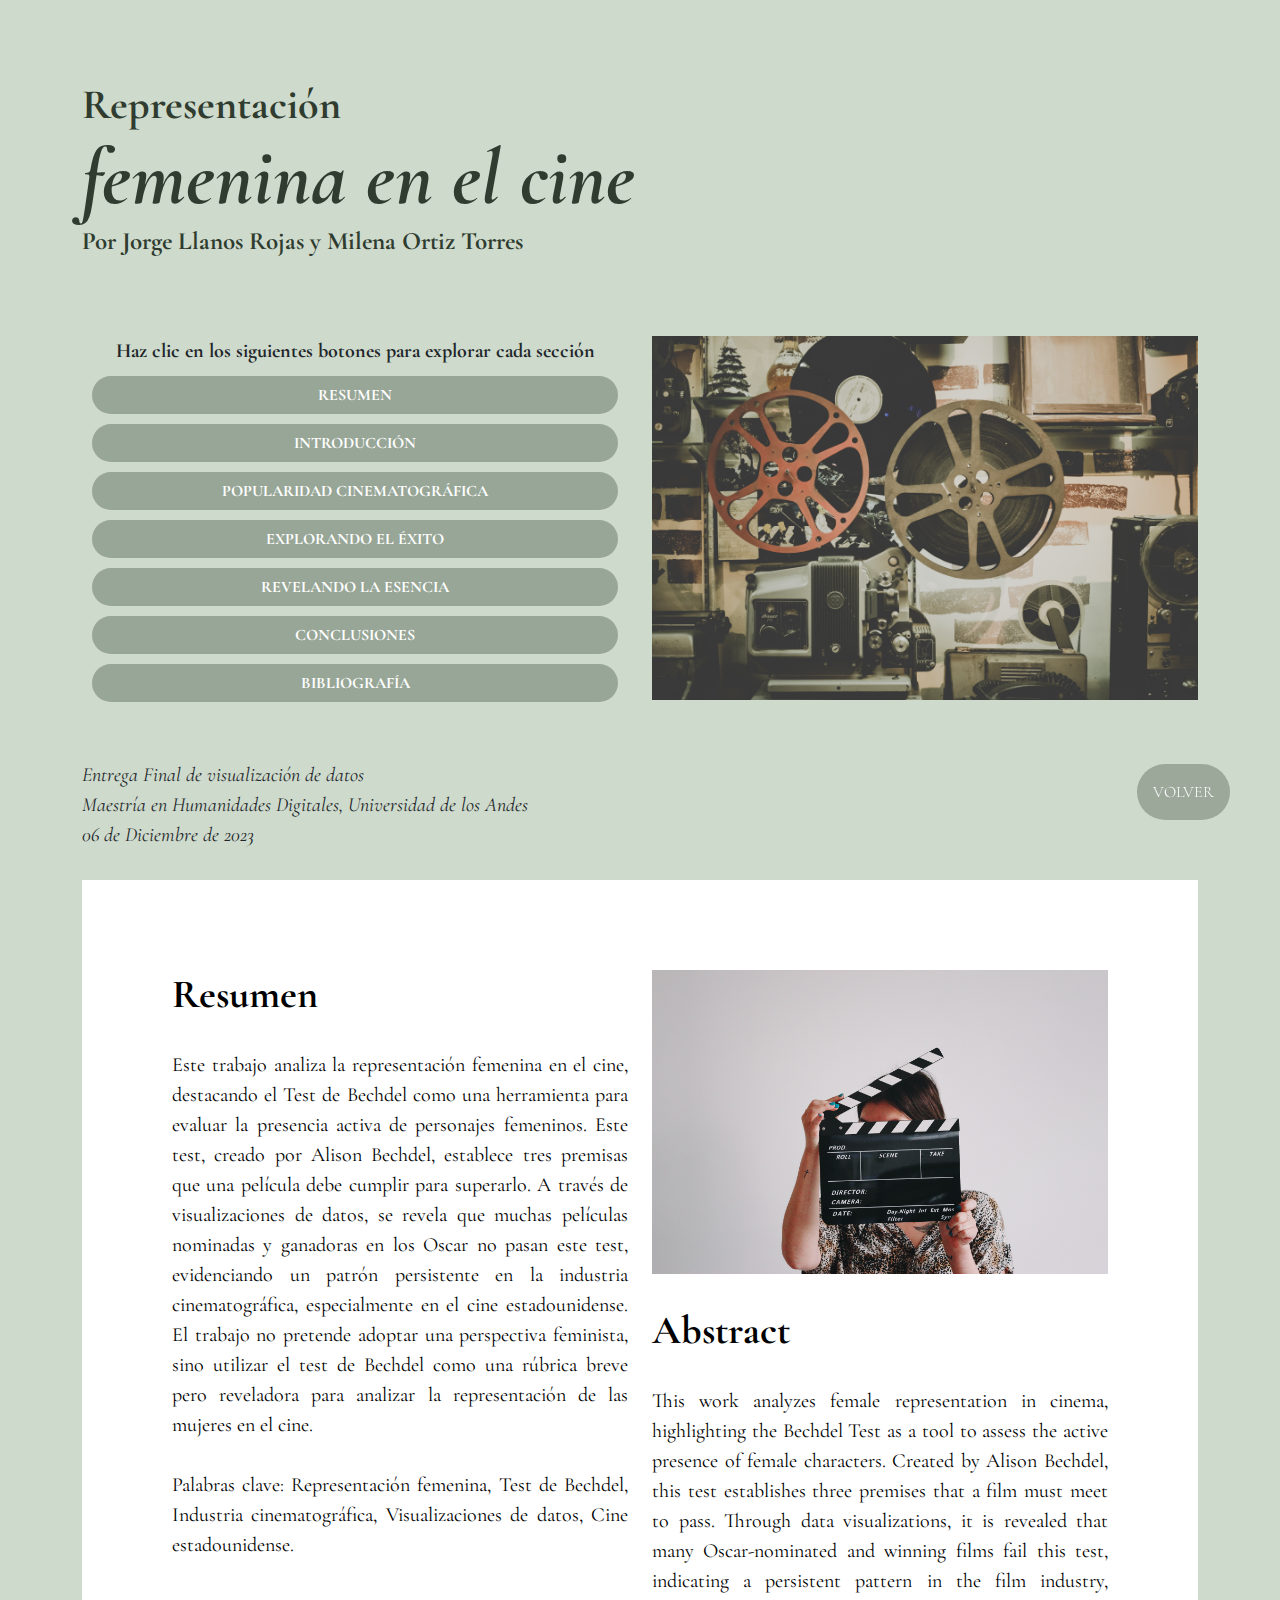
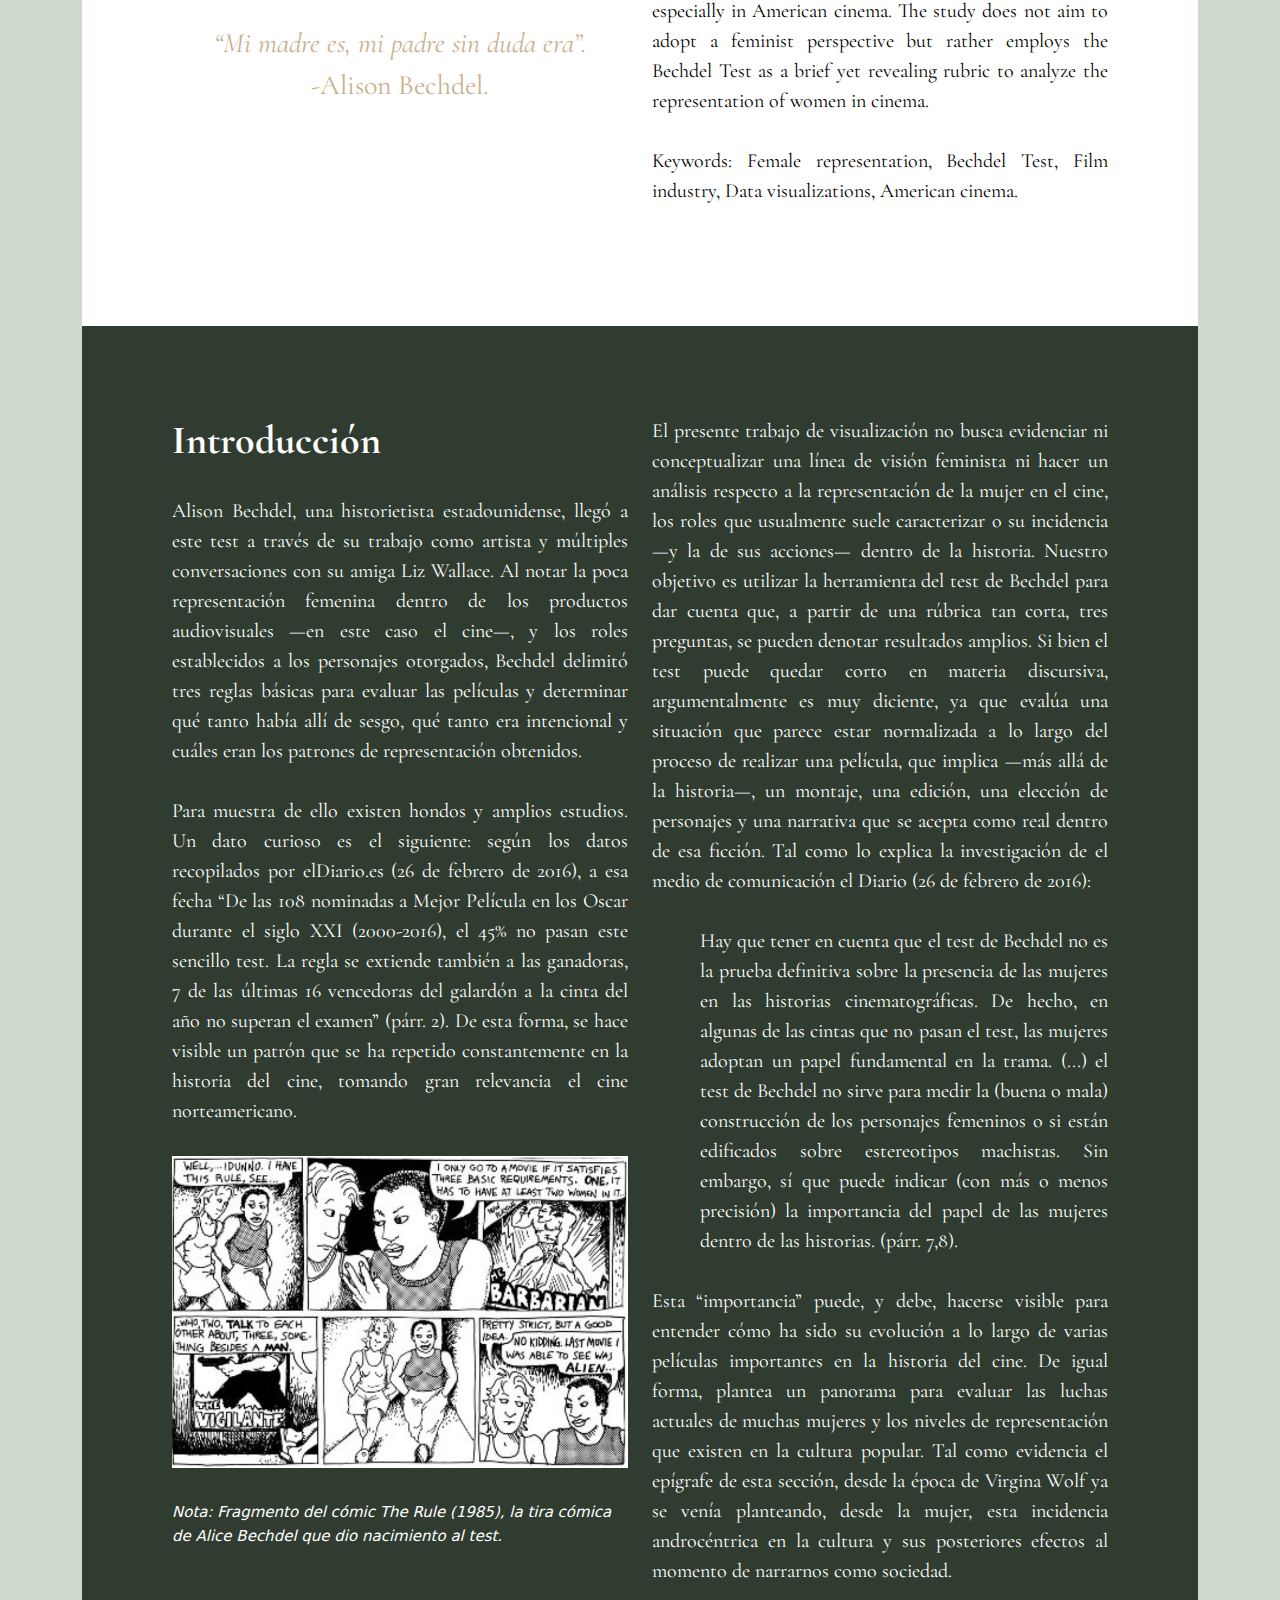
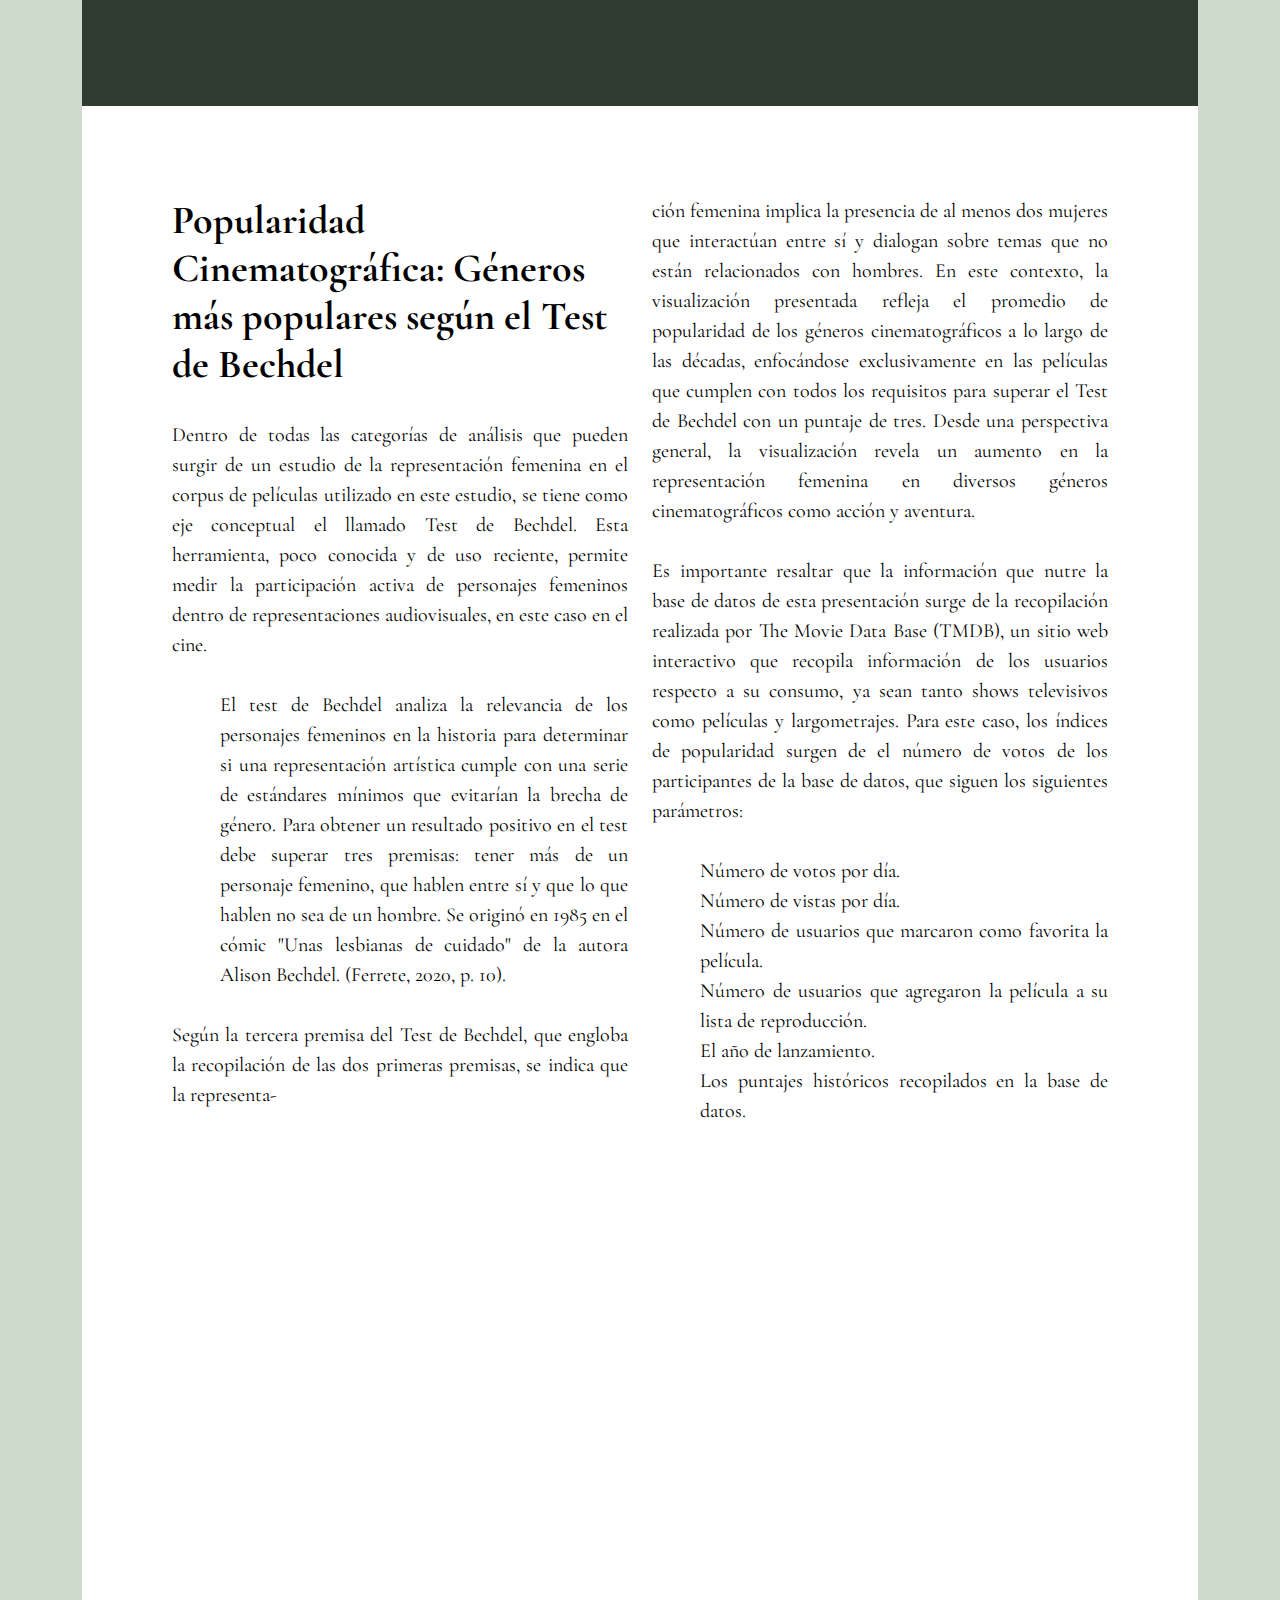
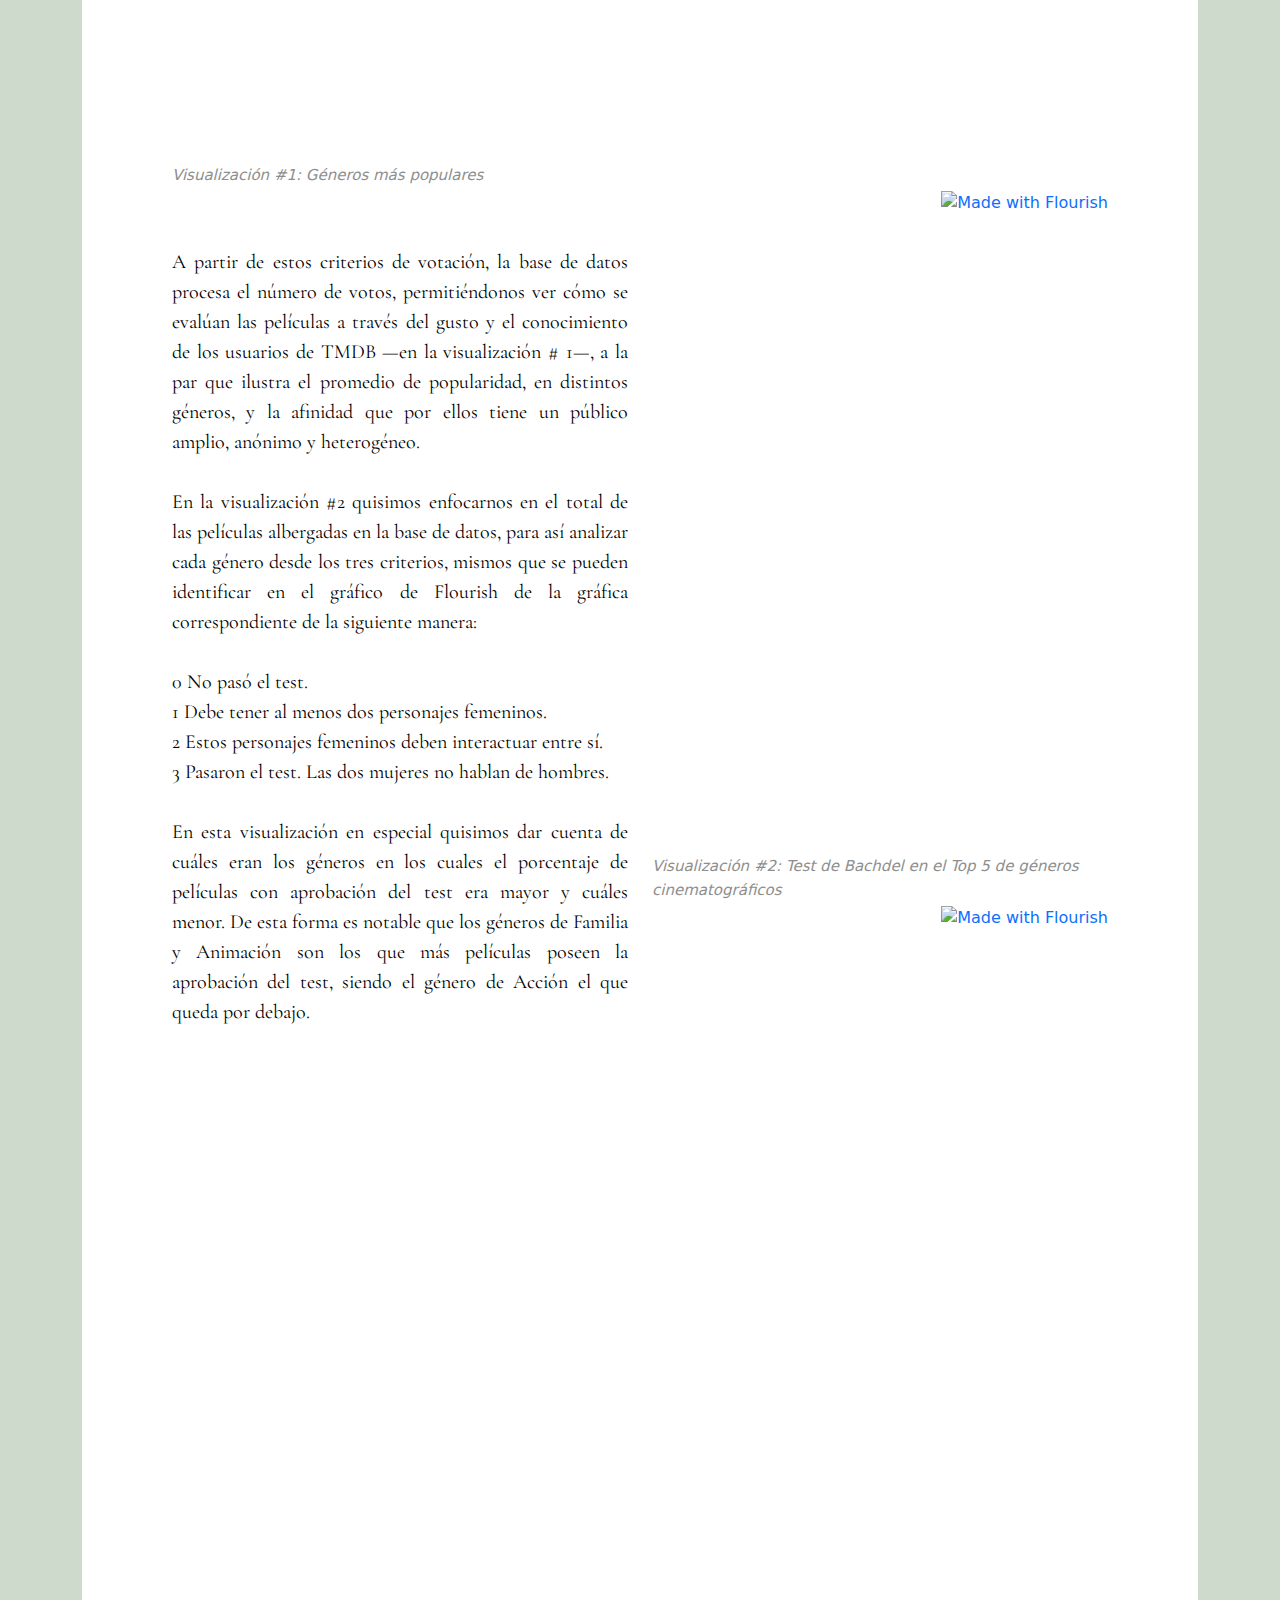
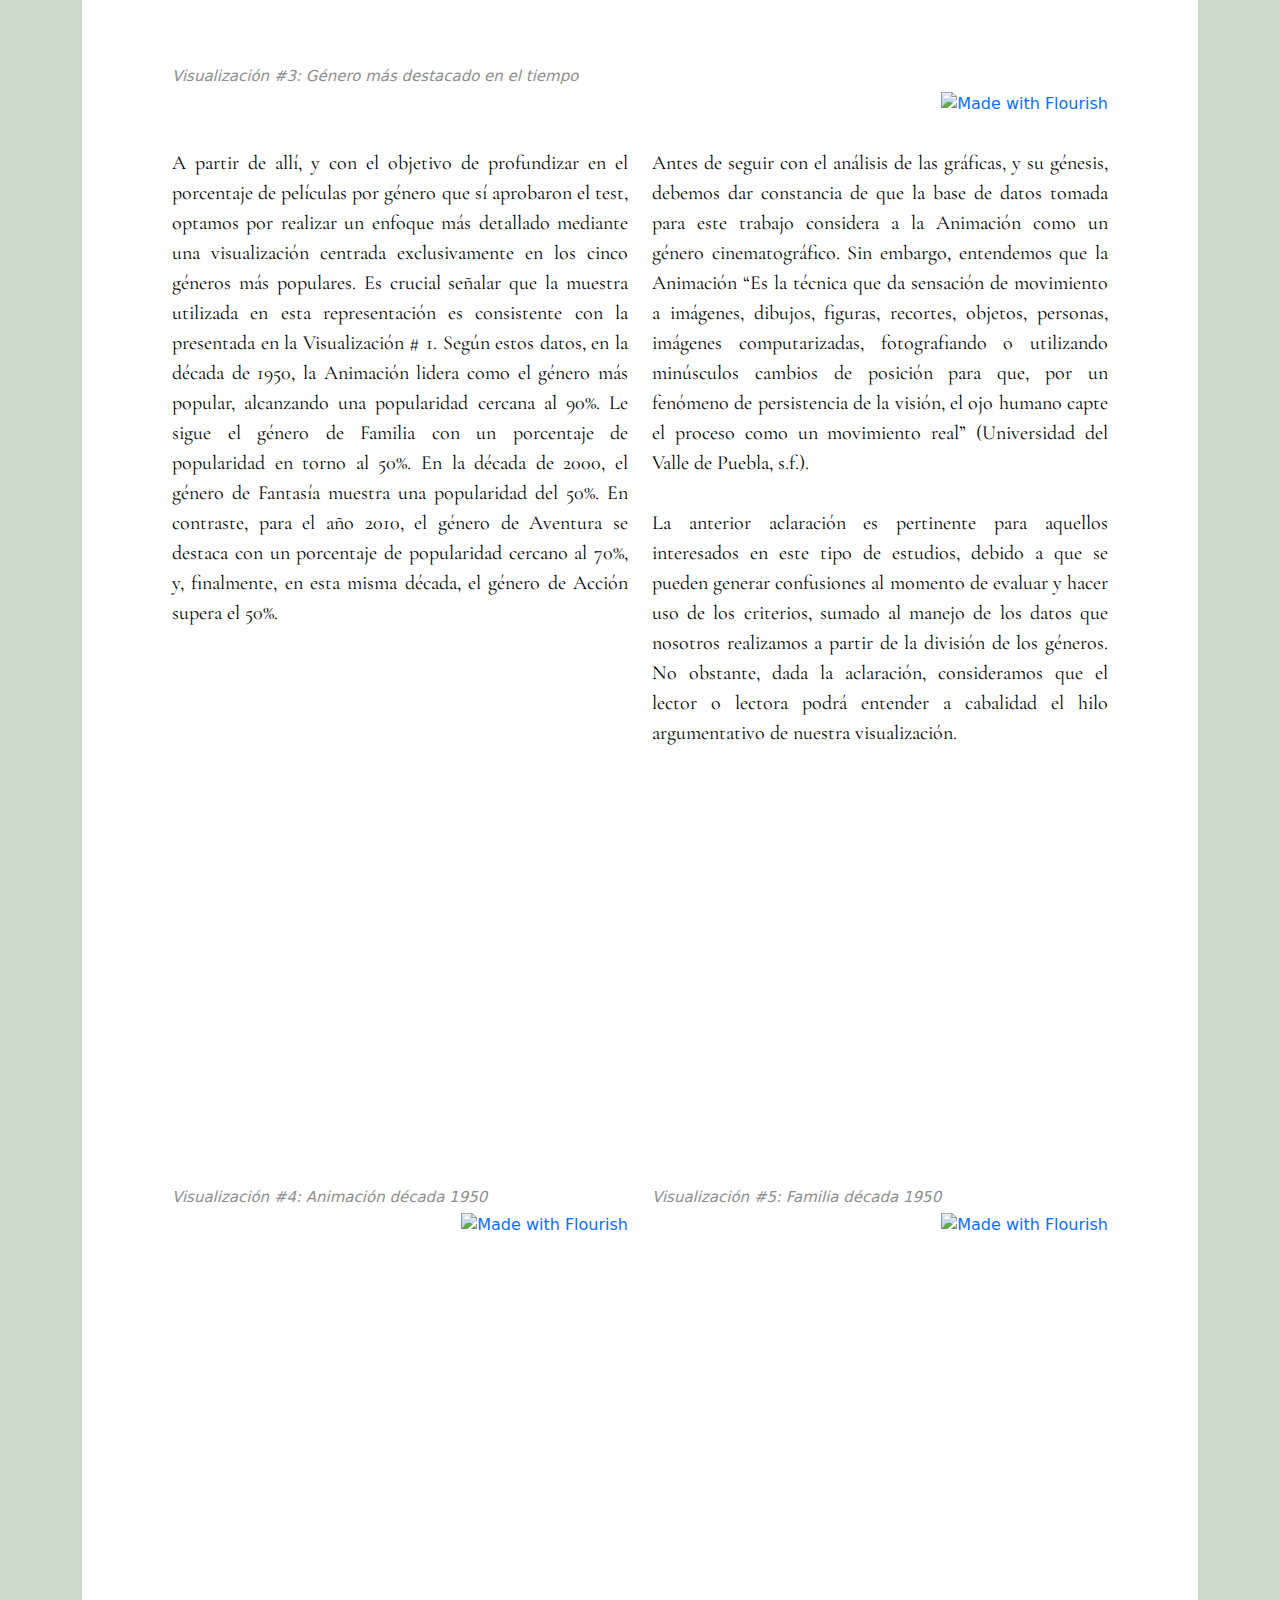
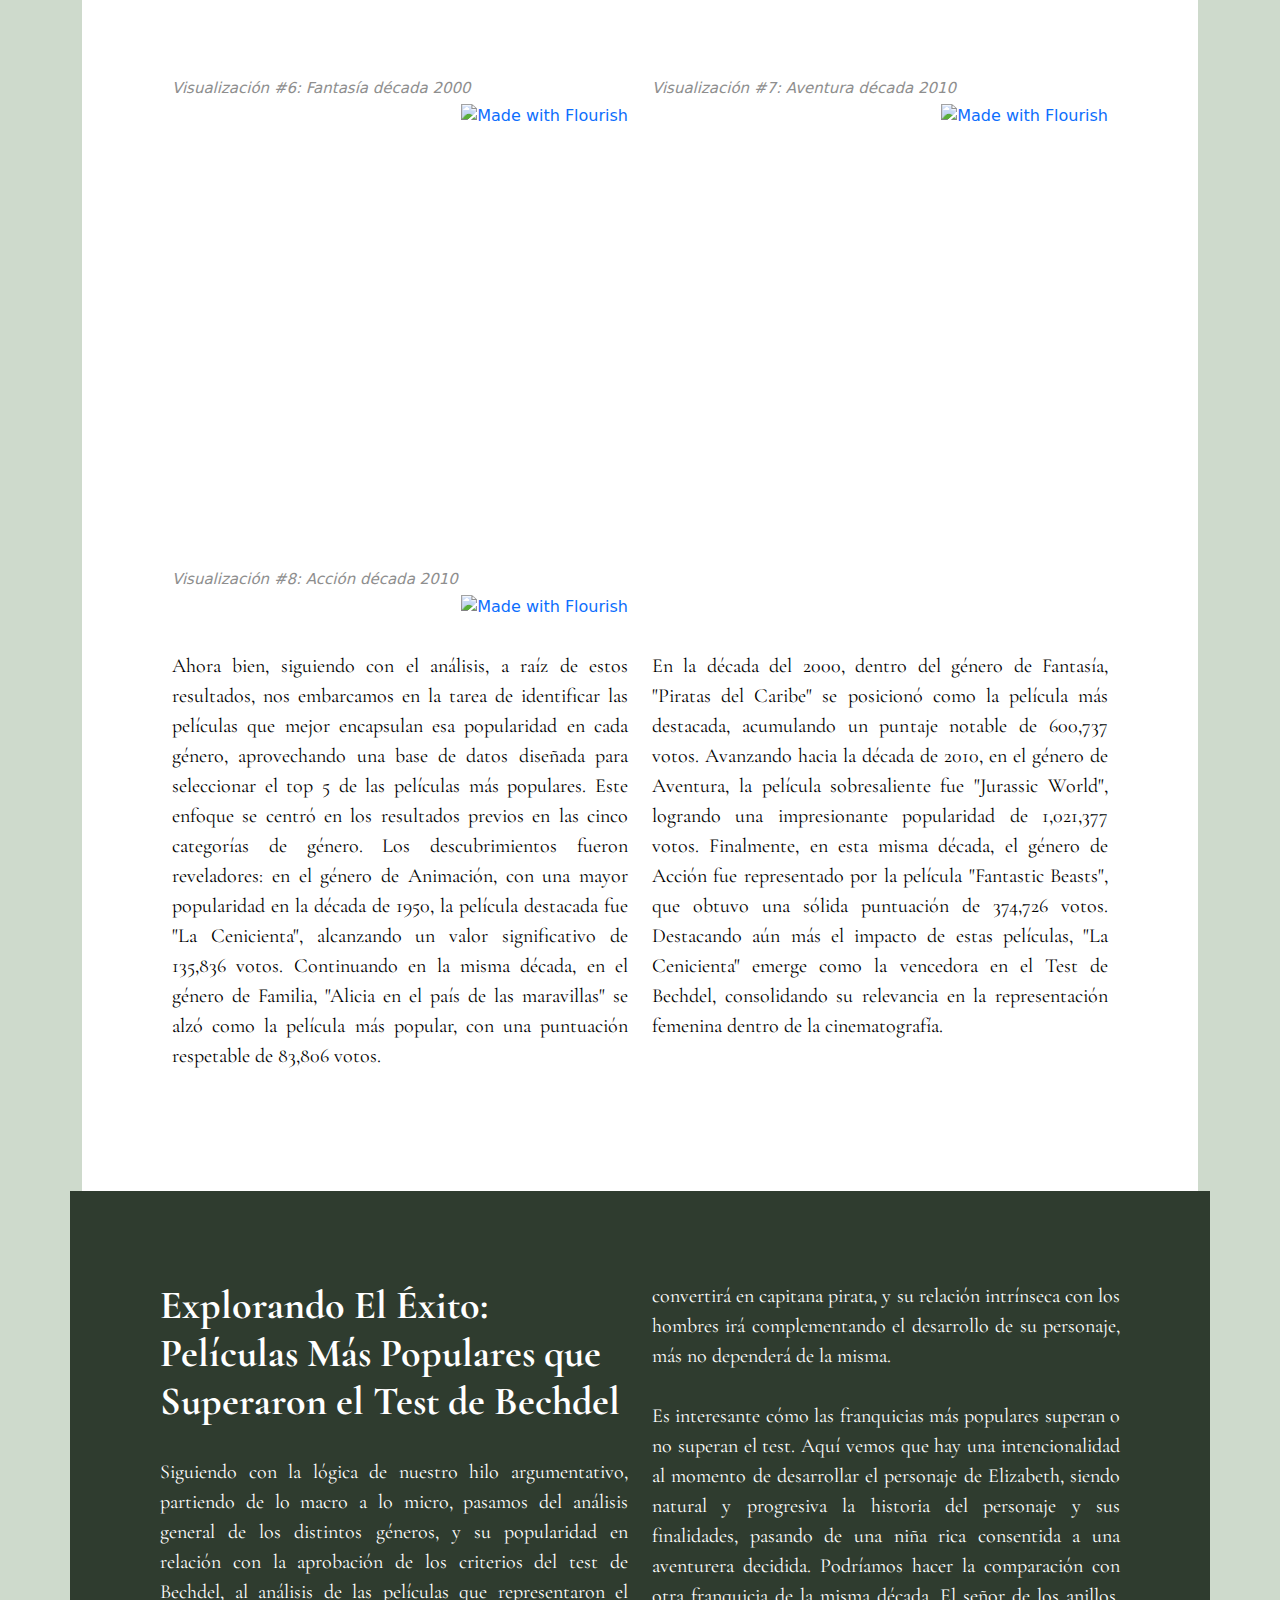
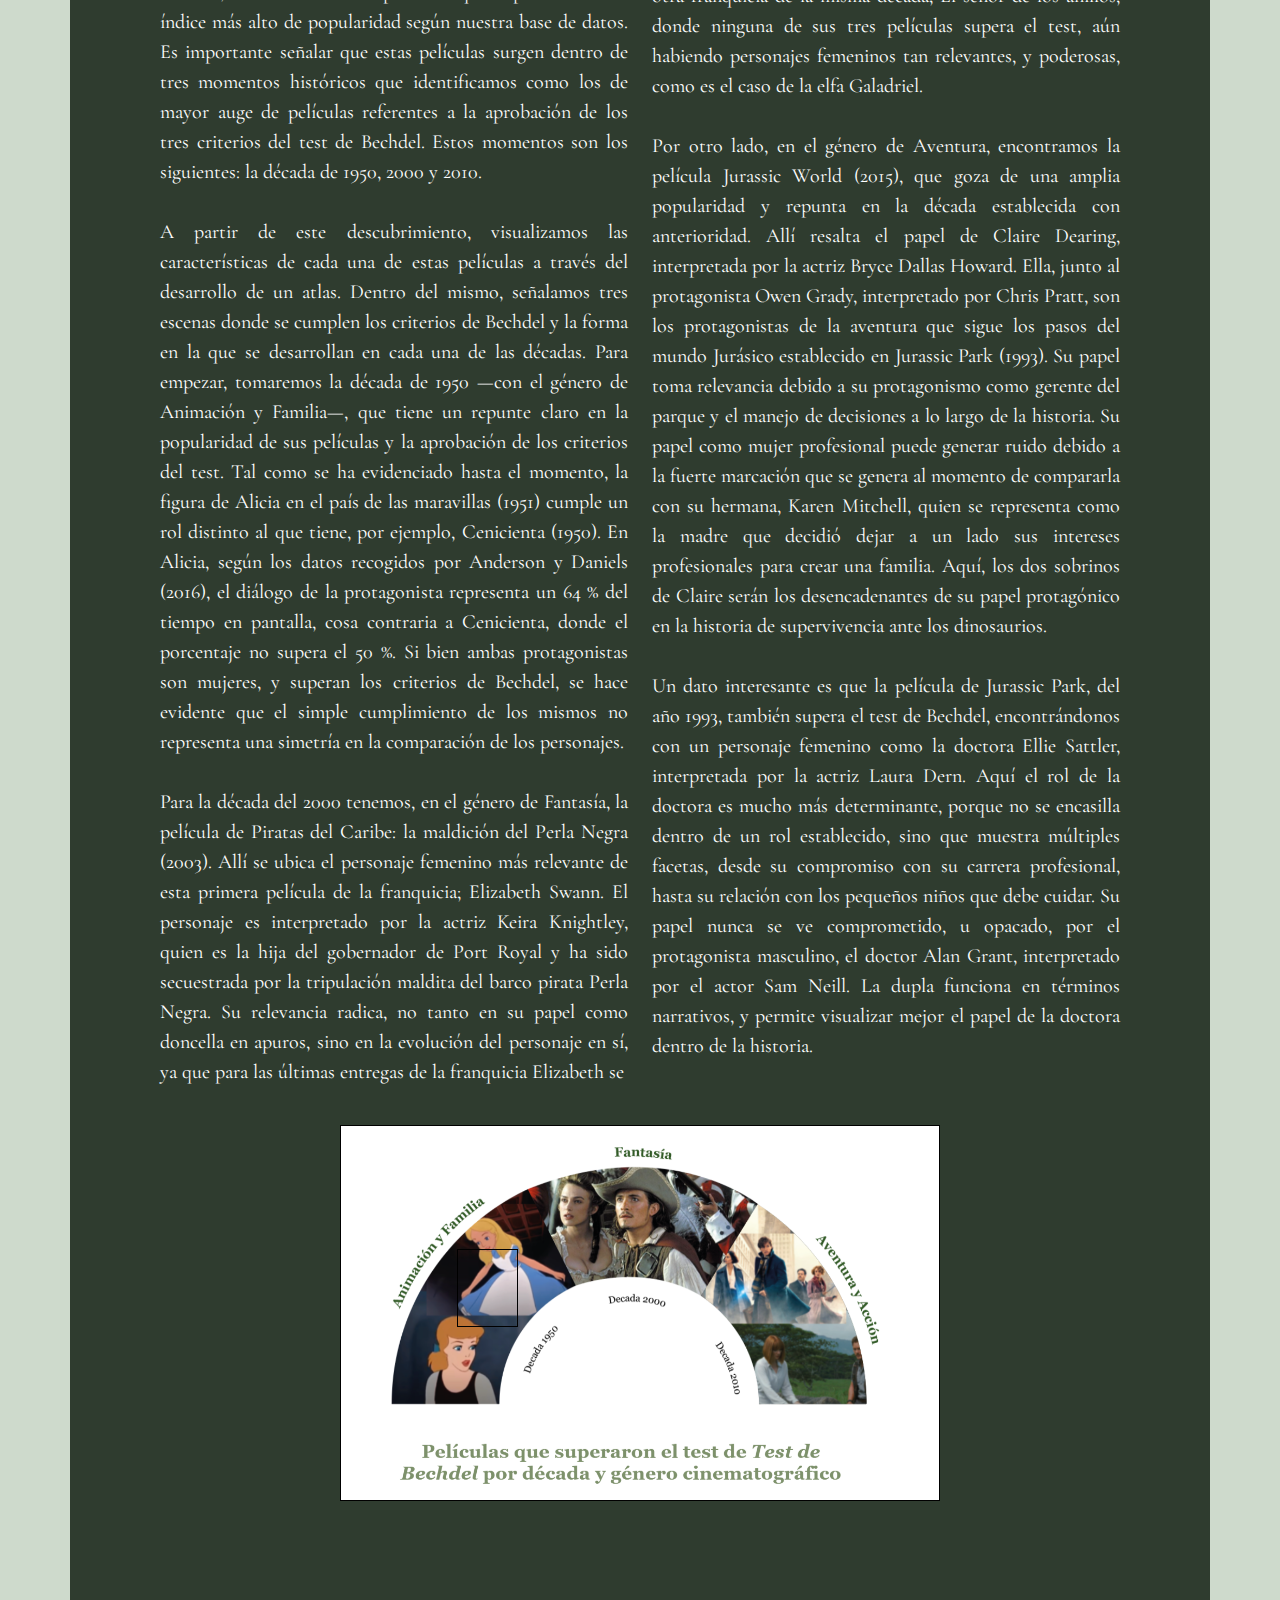
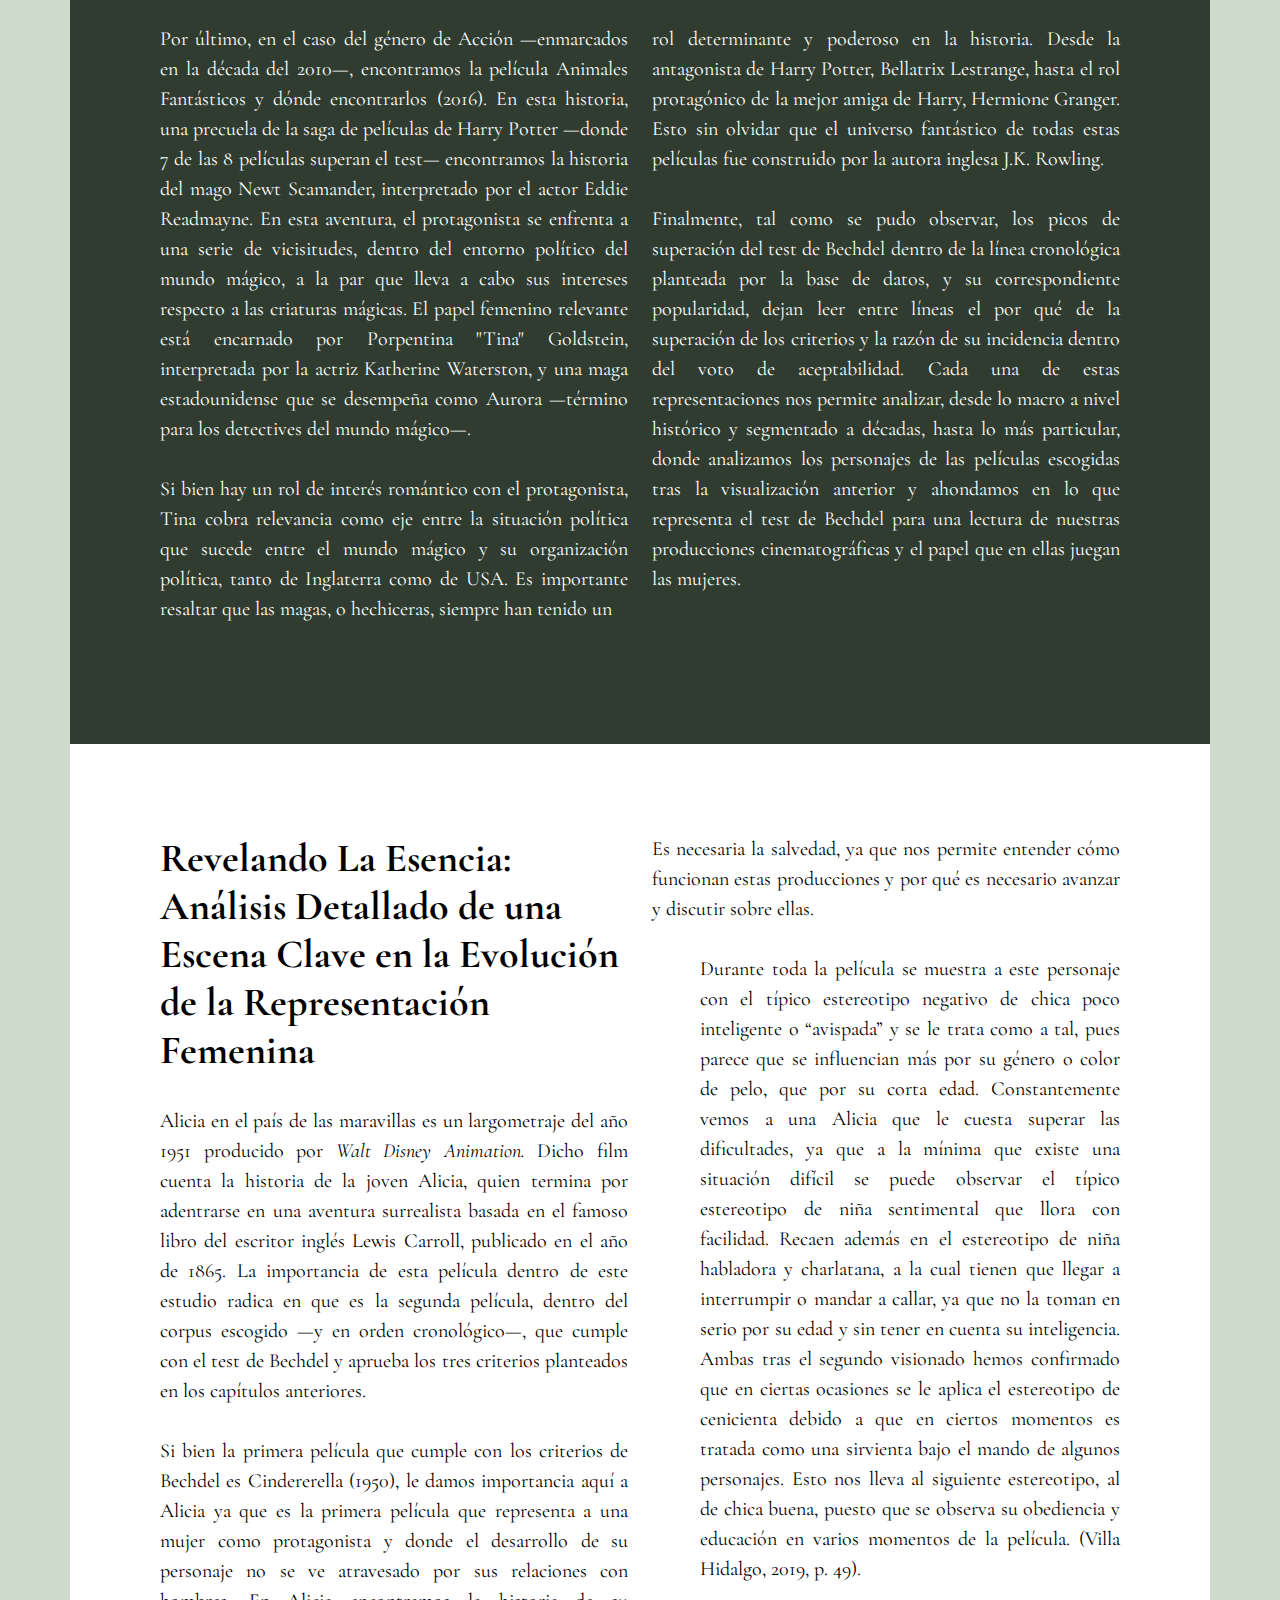
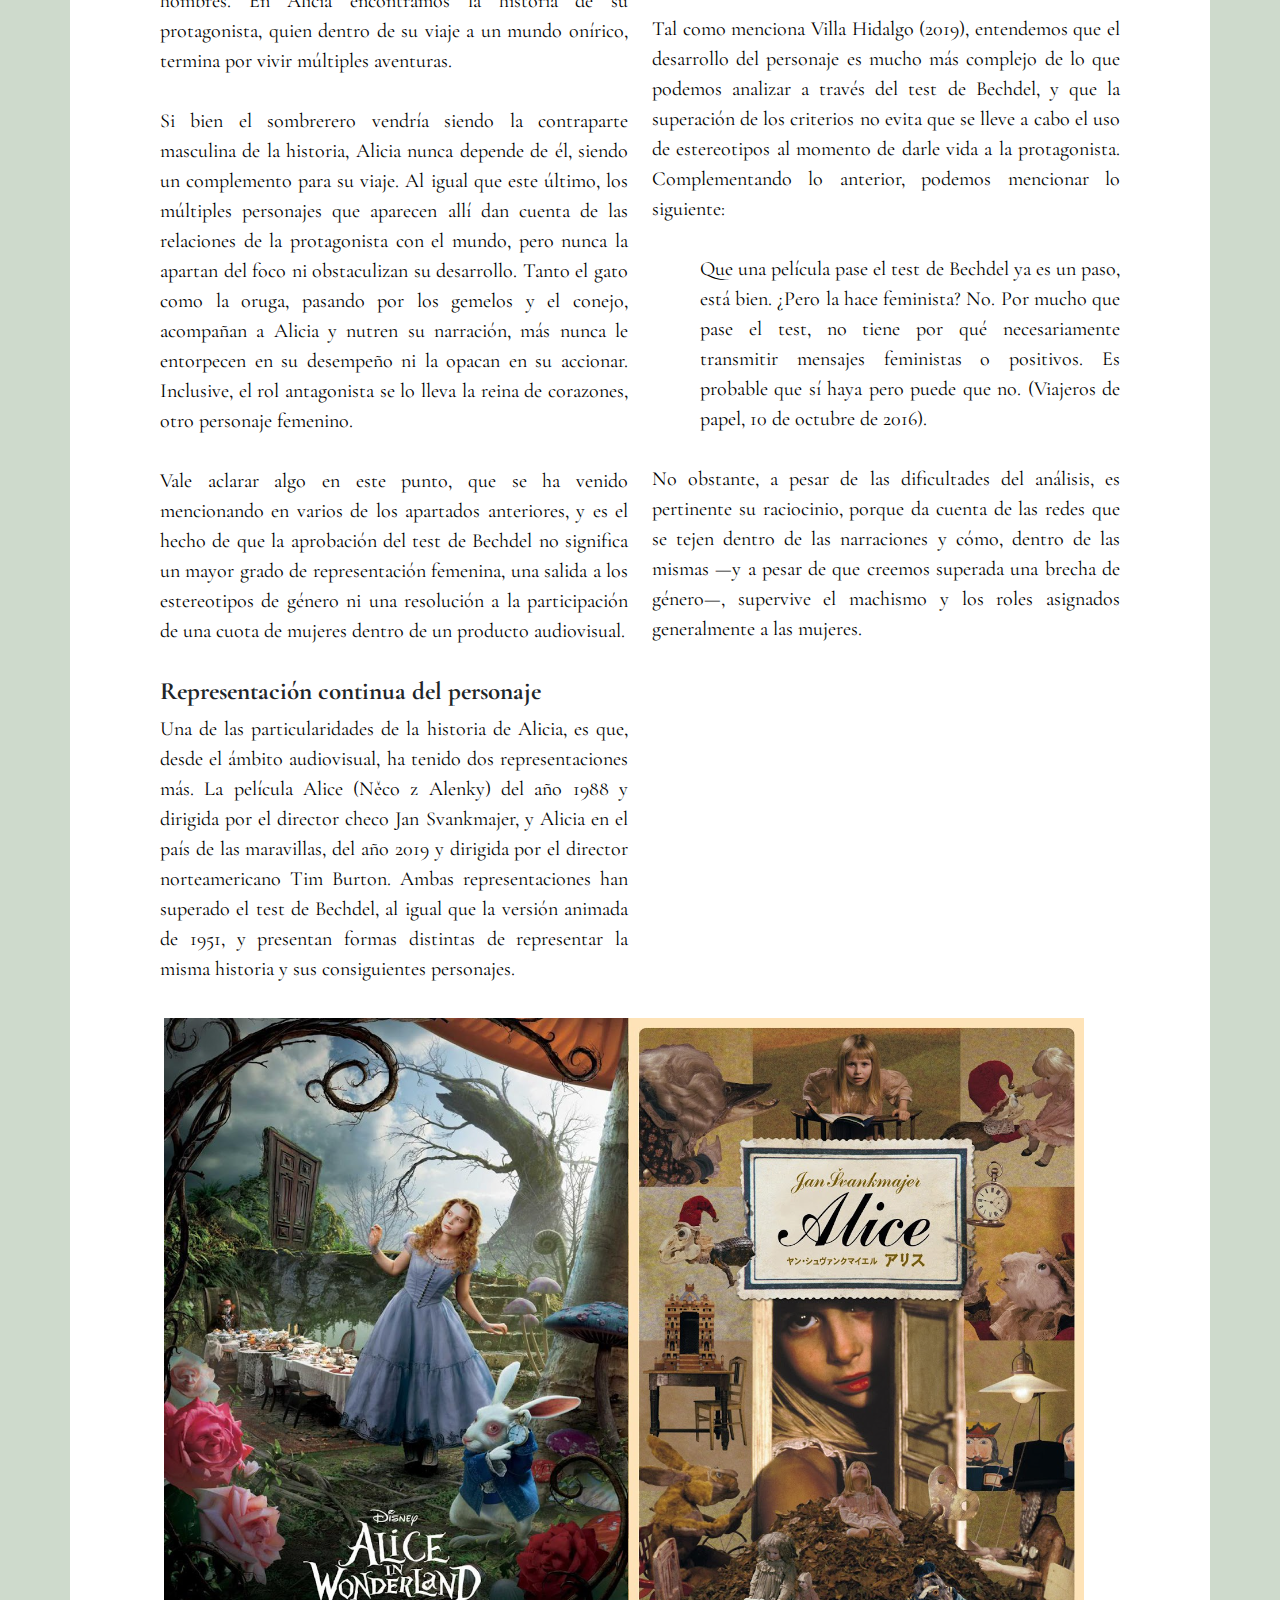
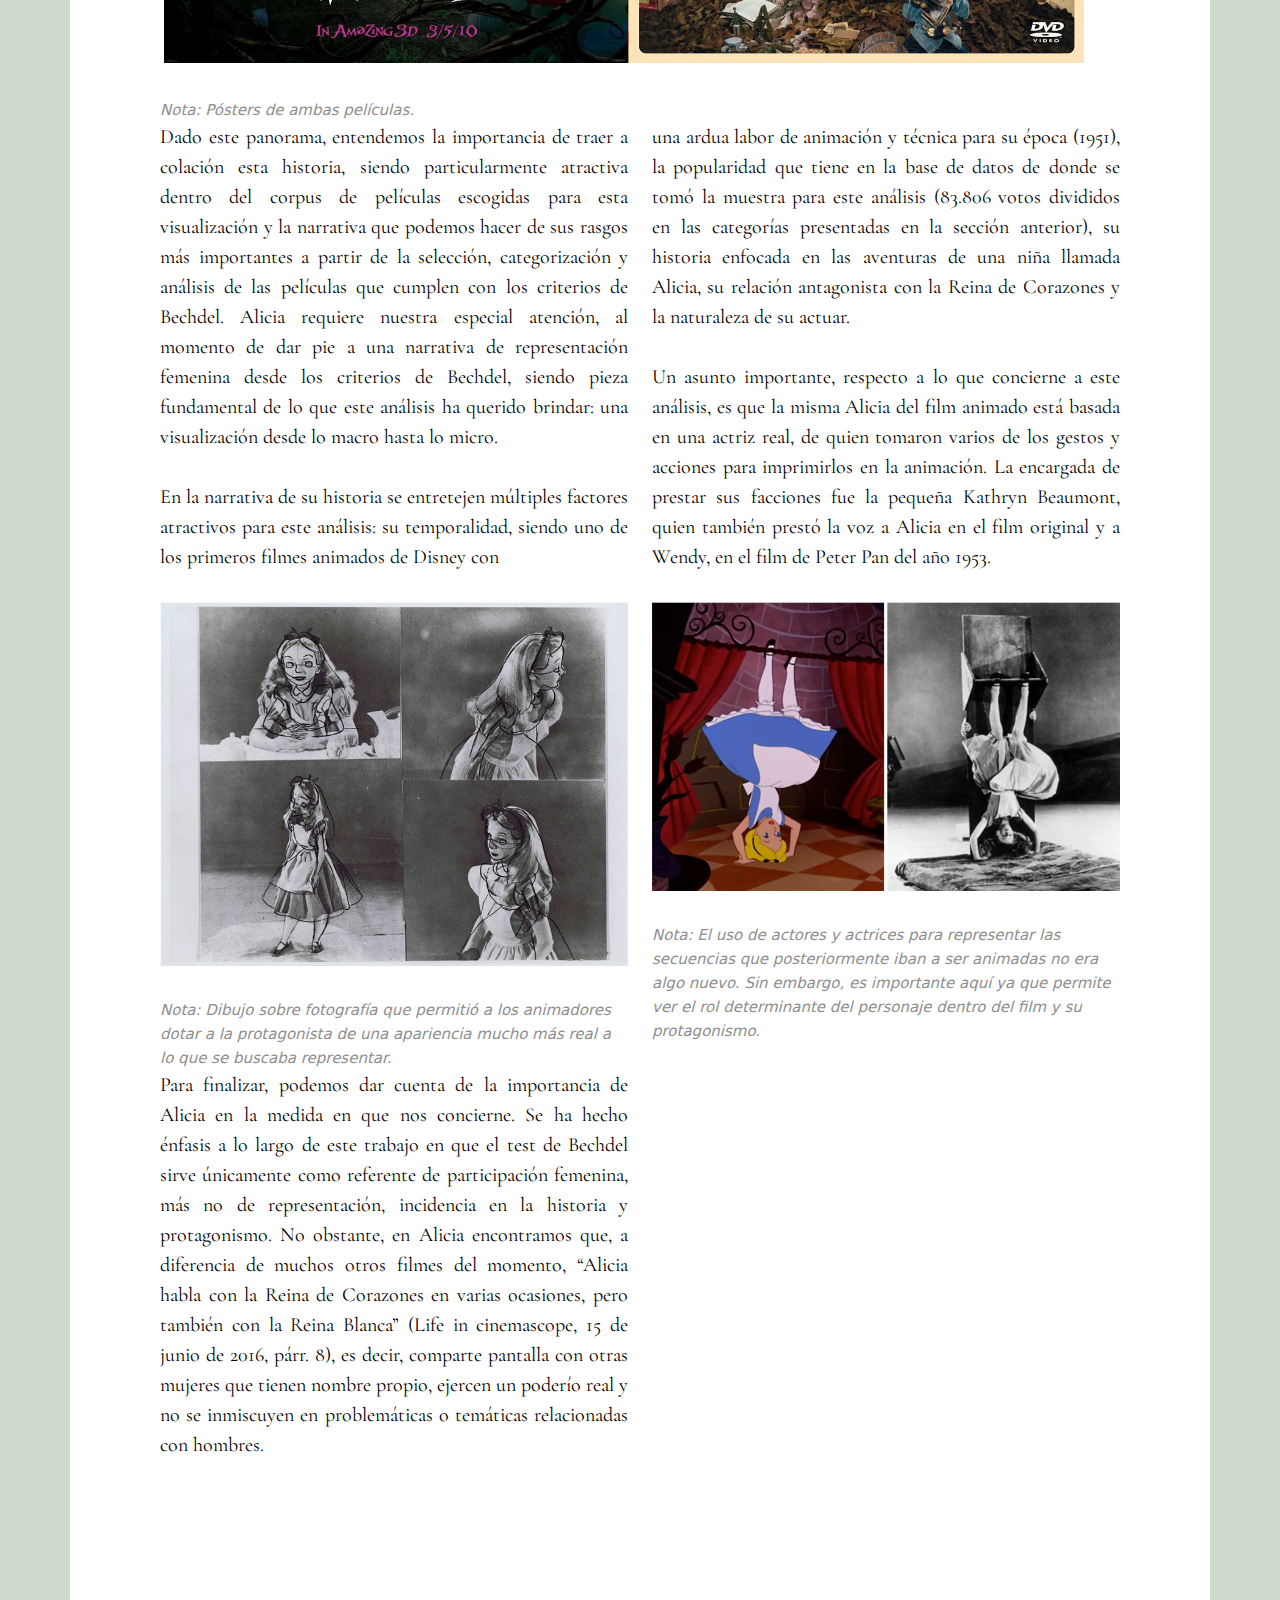
==== commit 4f937c8f: "cambio_texto" ====
--- a/index.html
+++ b/index.html
@@ -215,9 +215,9 @@
                     </div>
                 </div>
                 <div class="col-md-6">
-                    <p>A partir de estos criterios de votación, la base de datos suma y totaliza en número de votos,
+                    <p>A partir de estos criterios de votación, la base de datos procesa el número de votos,
                         permitiéndonos ver cómo se evalúan las películas a través del gusto y el conocimiento de los
-                        usuarios de TMDB —en la visualización # 1—, a la par que ilustra el porcentaje de popularidad,
+                        usuarios de TMDB —en la visualización # 1—, a la par que ilustra el promedio de popularidad,
                         en distintos géneros, y la afinidad que por ellos tiene un público amplio, anónimo y
                         heterogéneo.
                     </p>
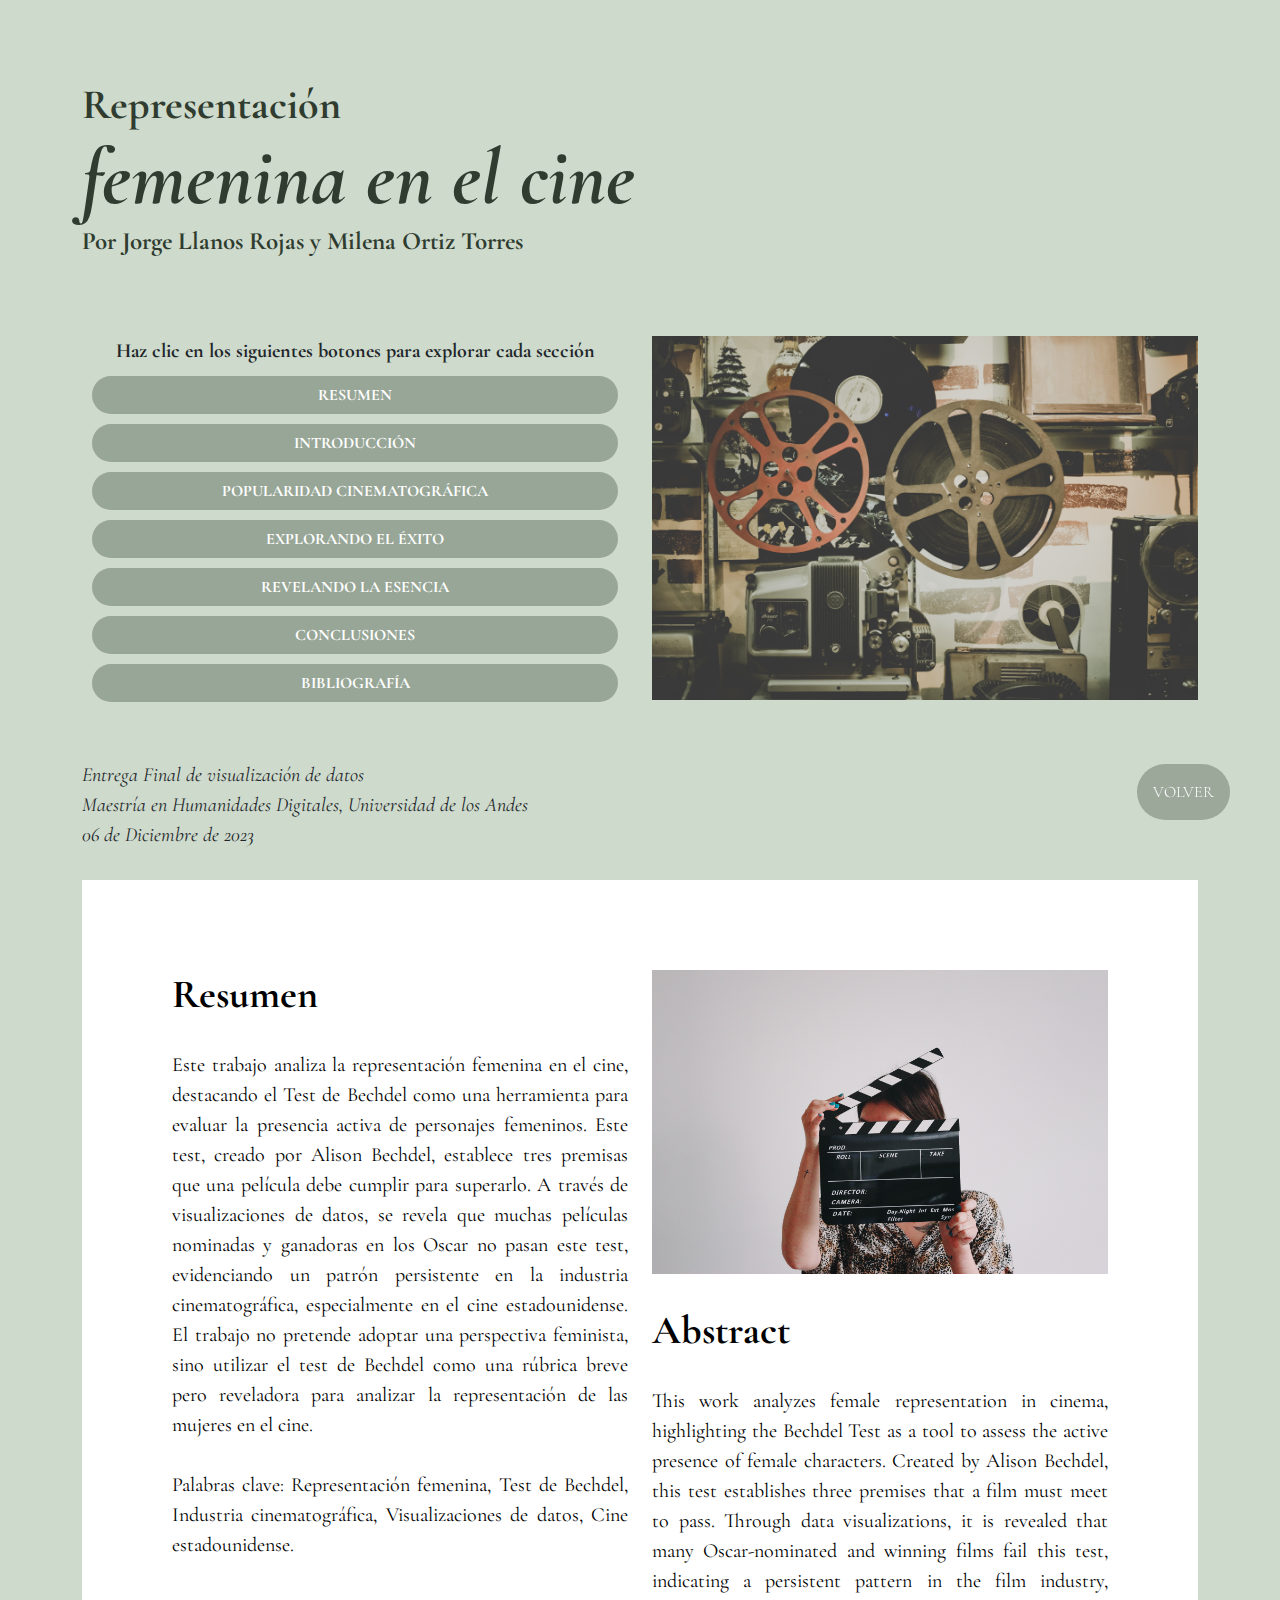
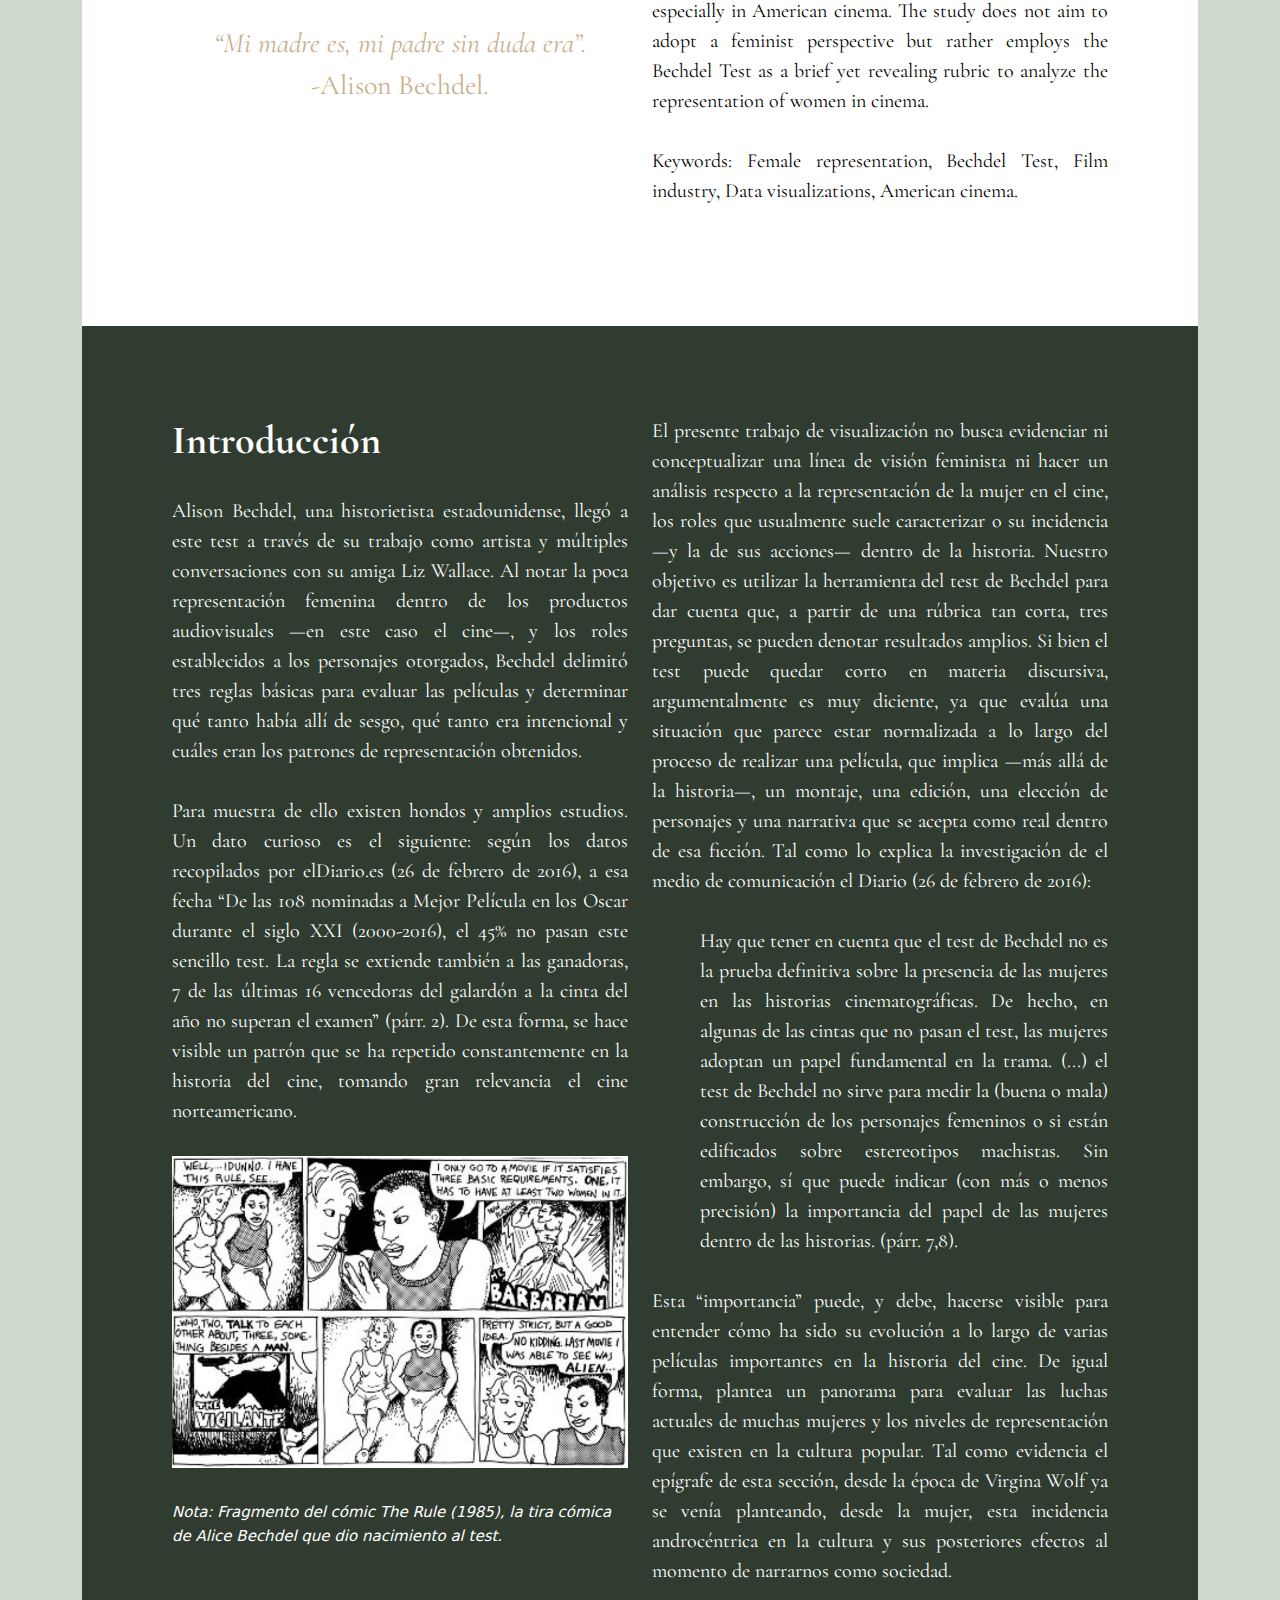
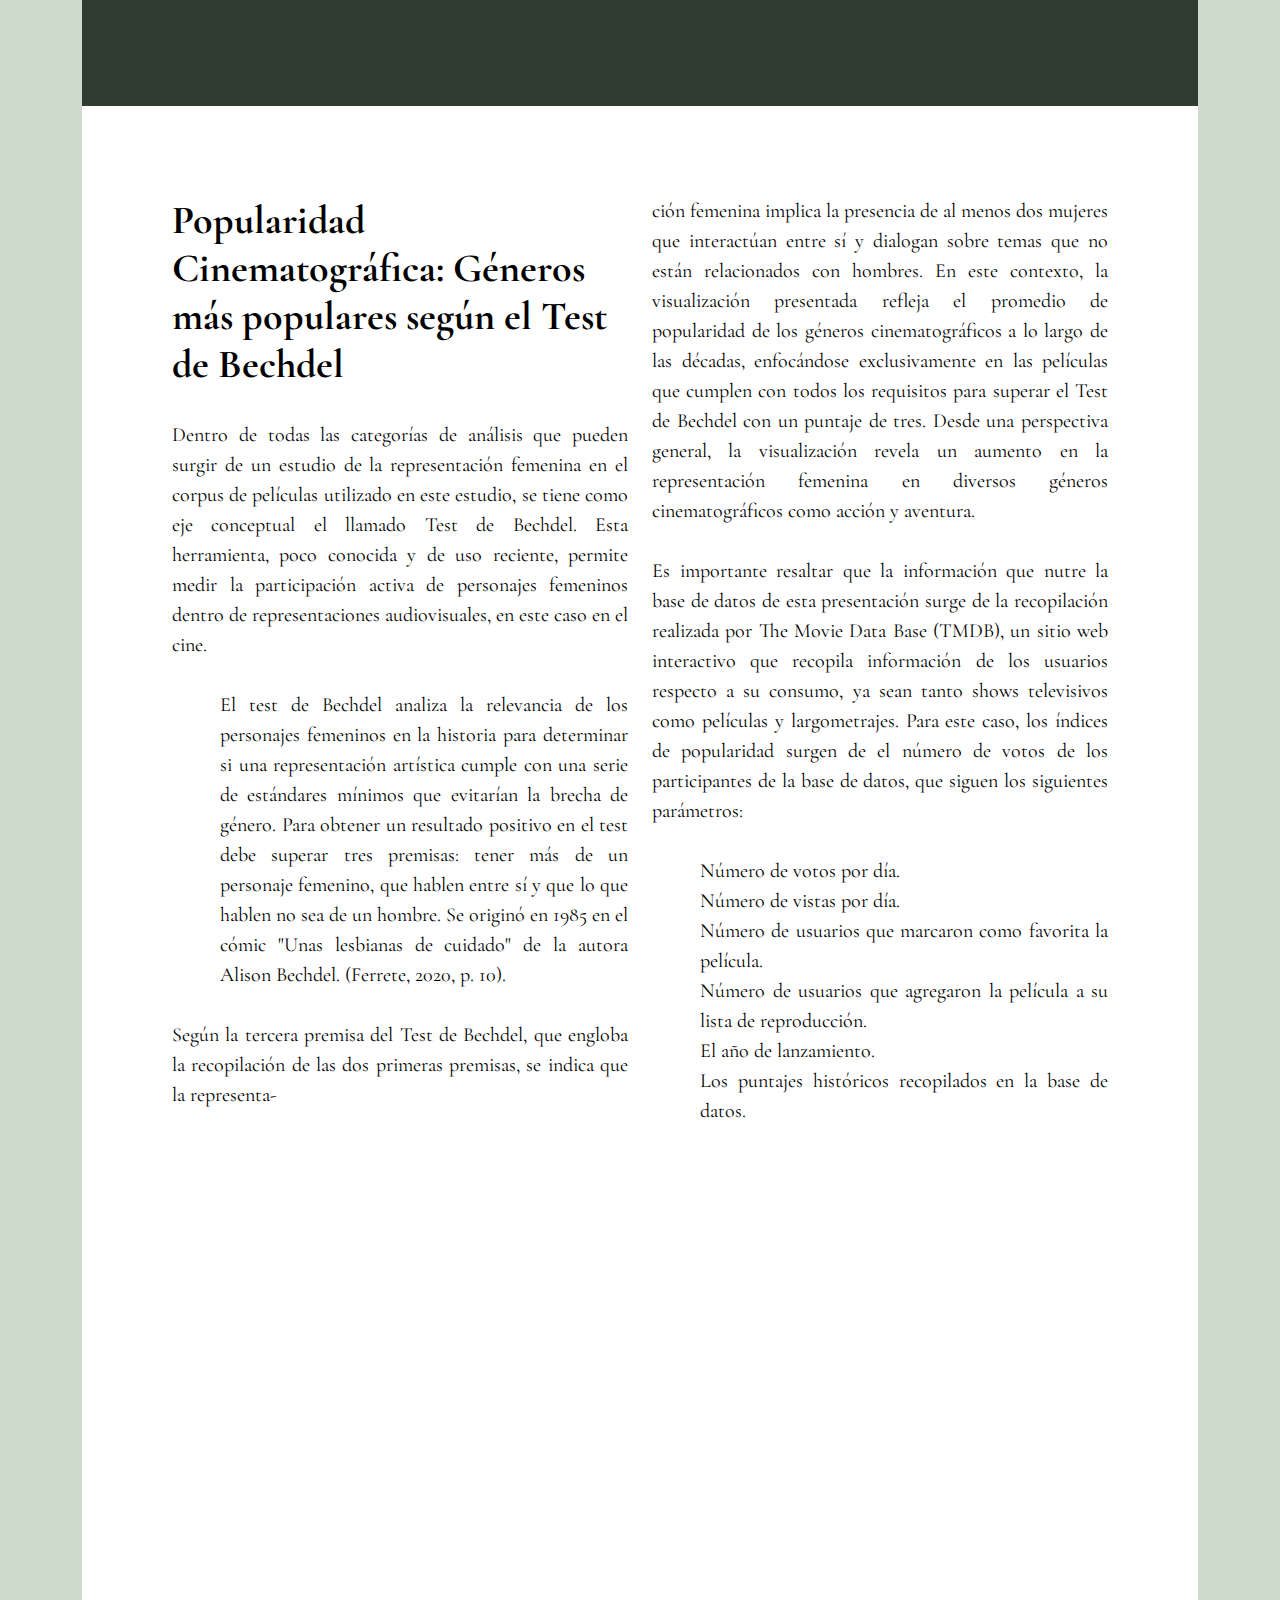
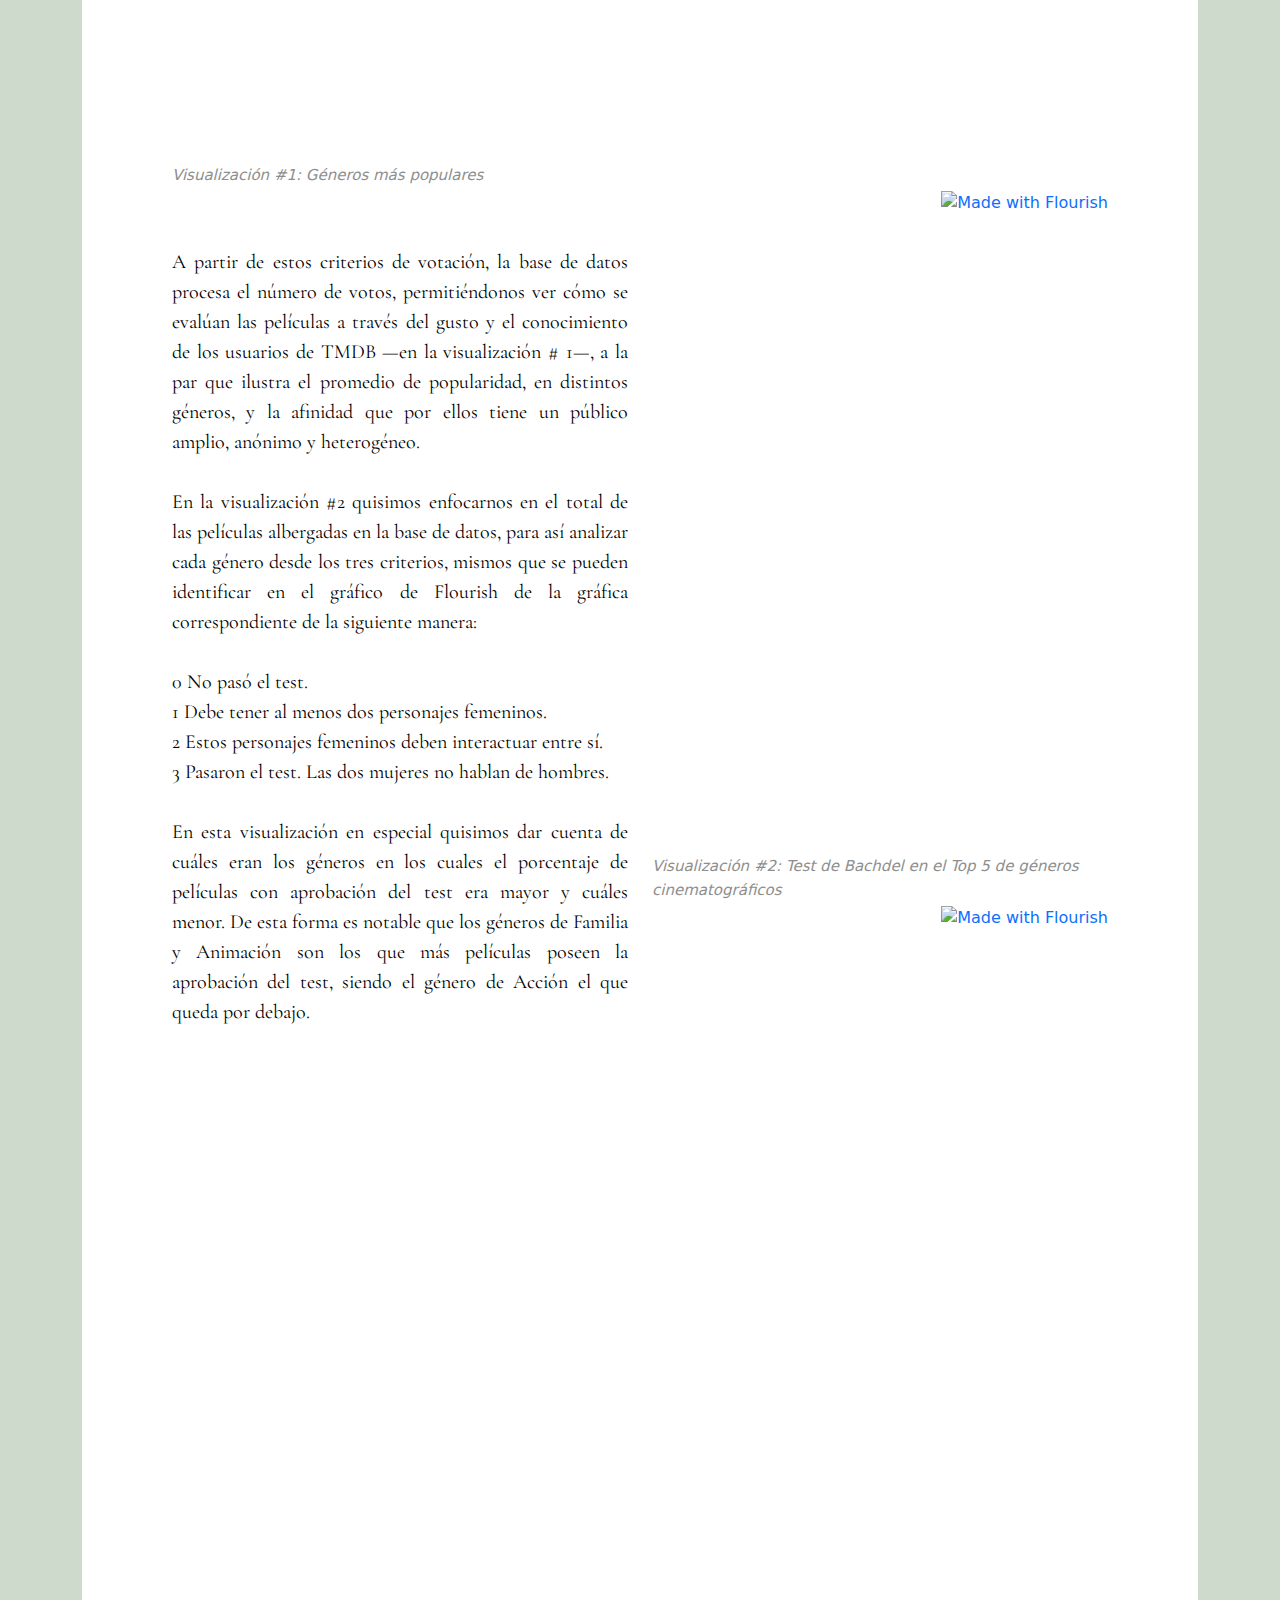
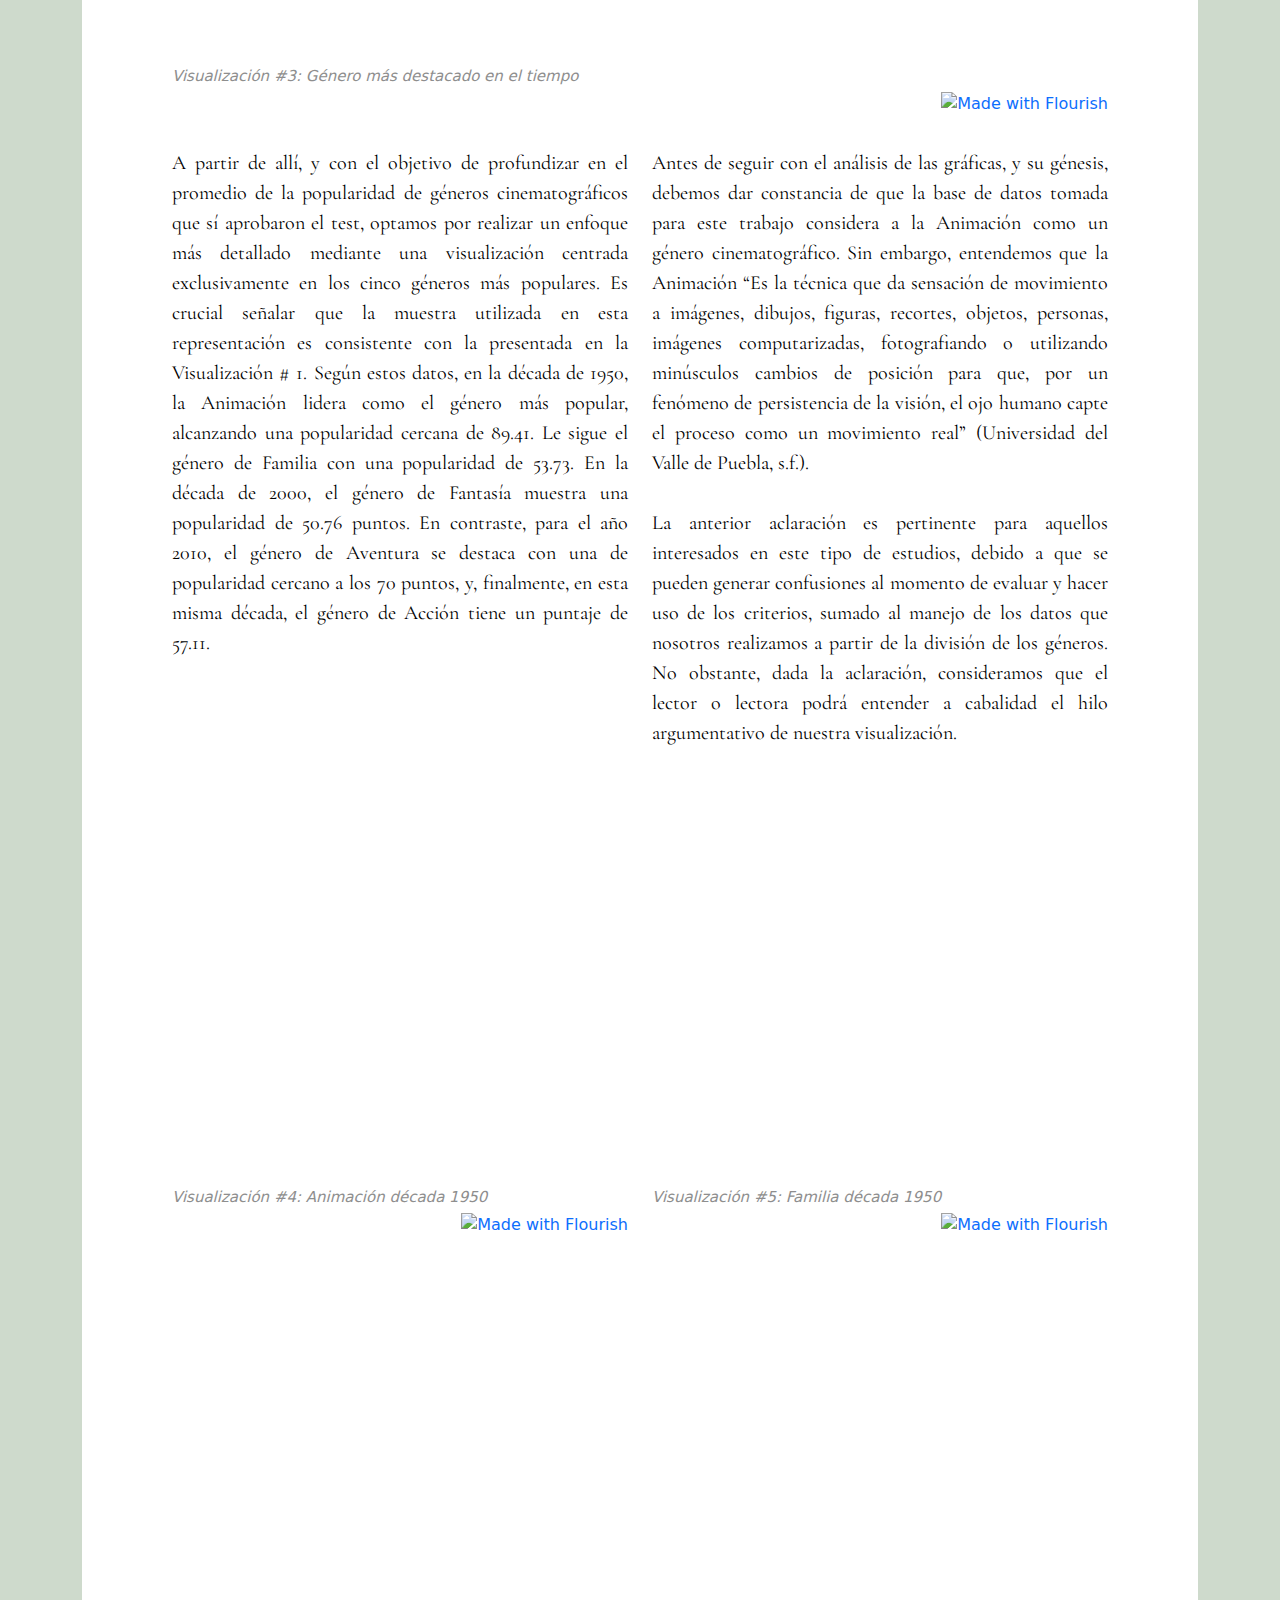
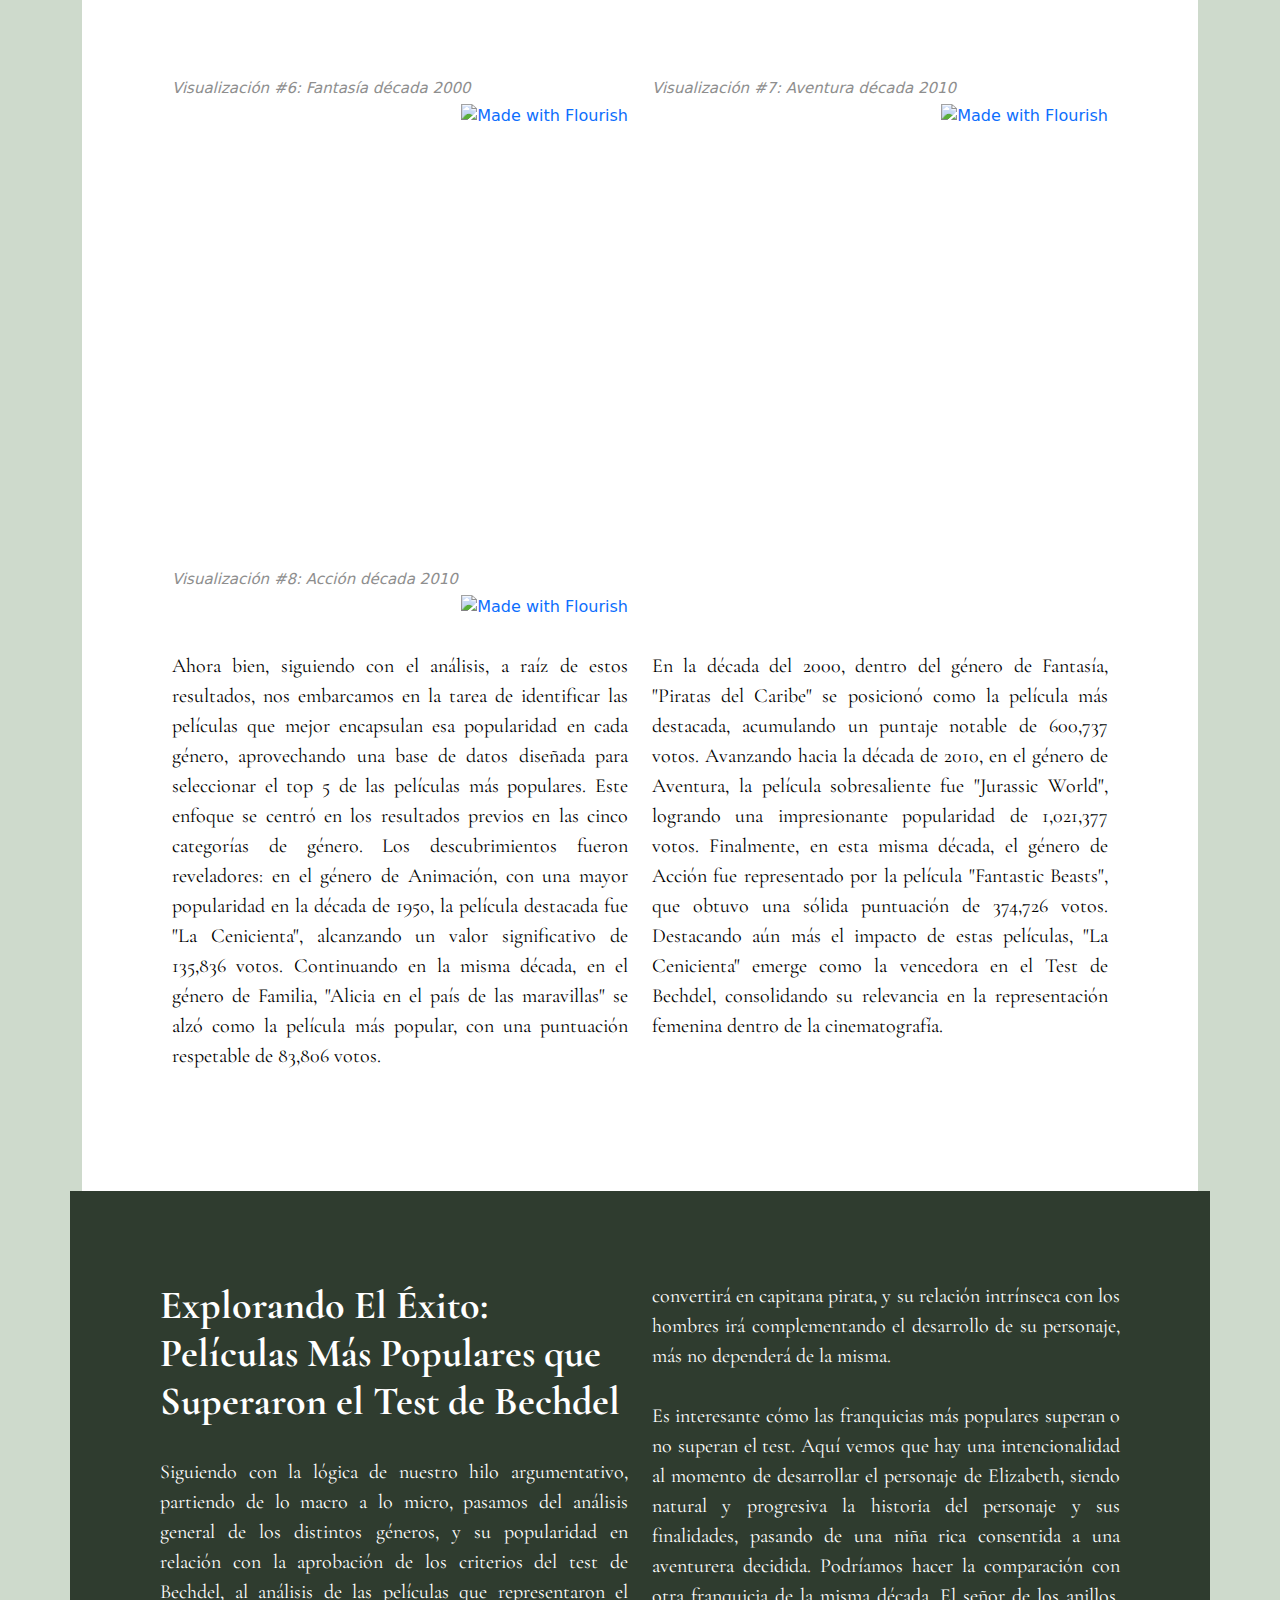
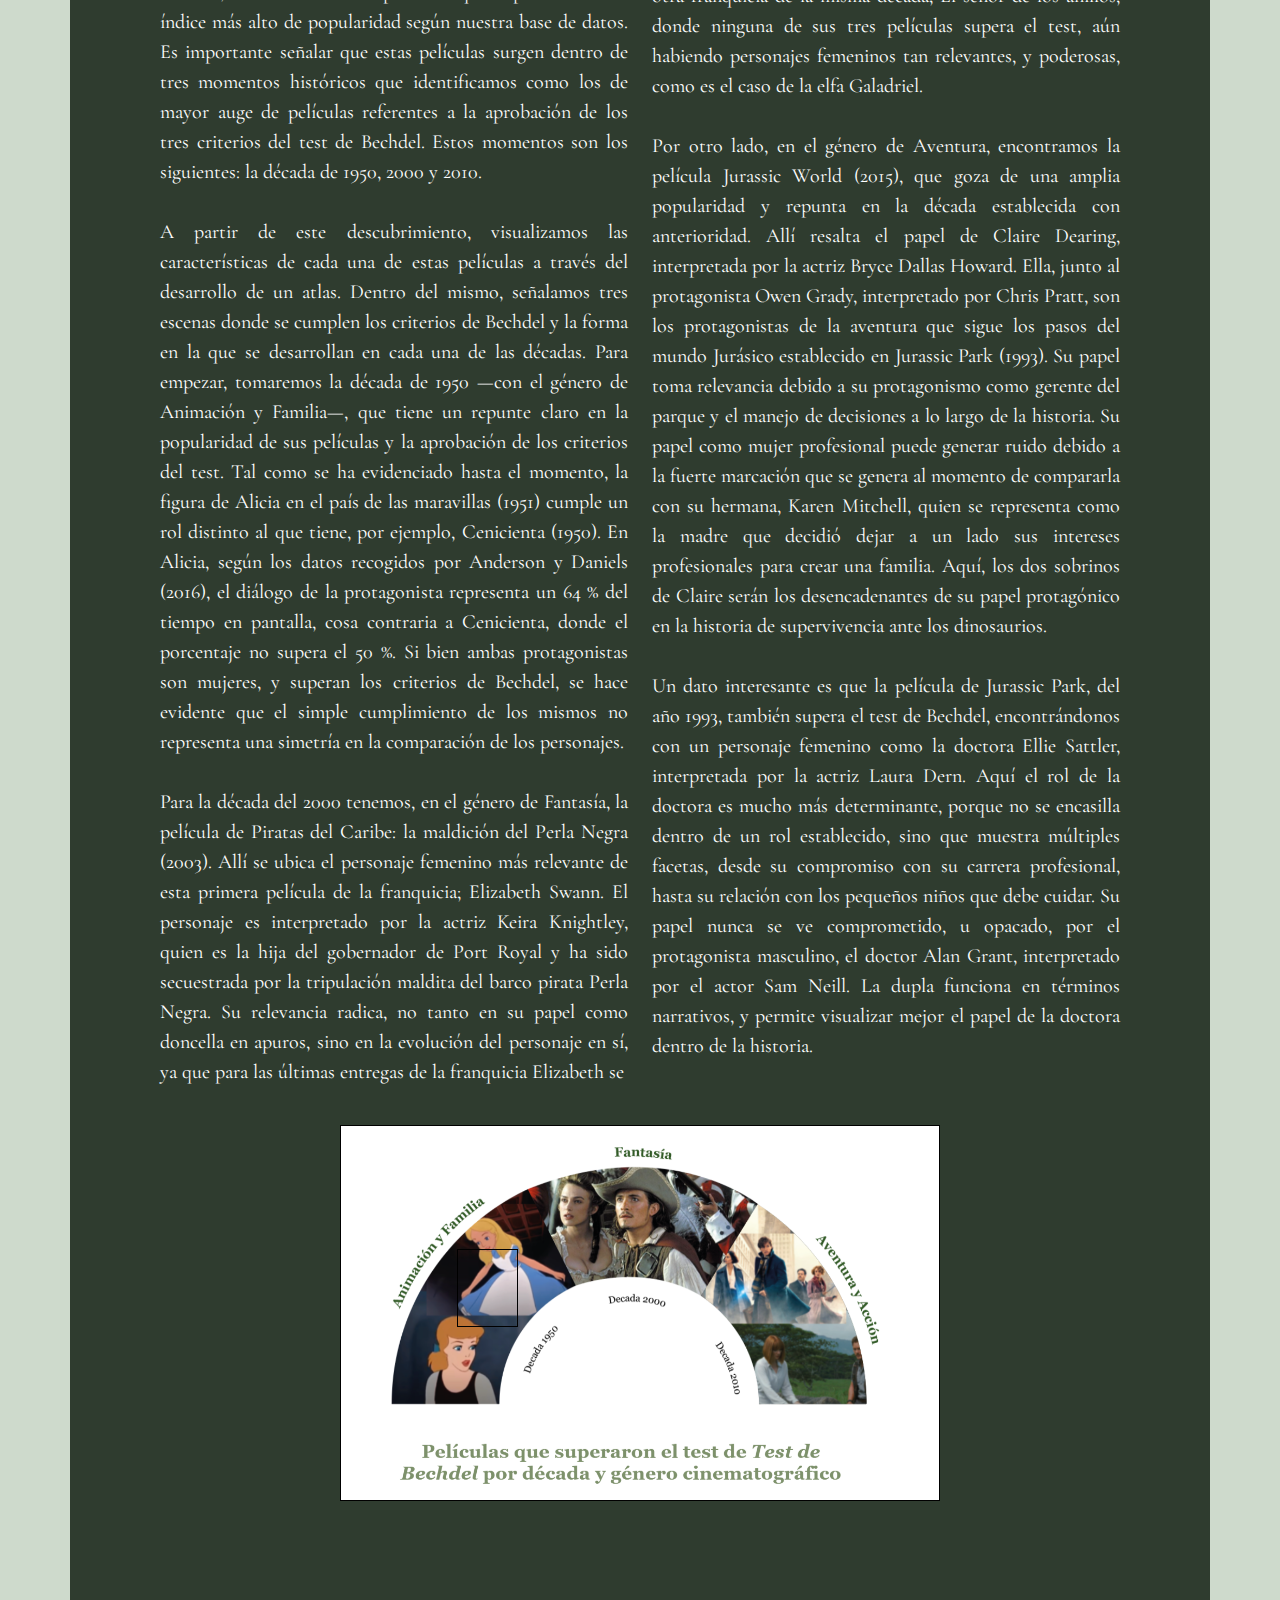
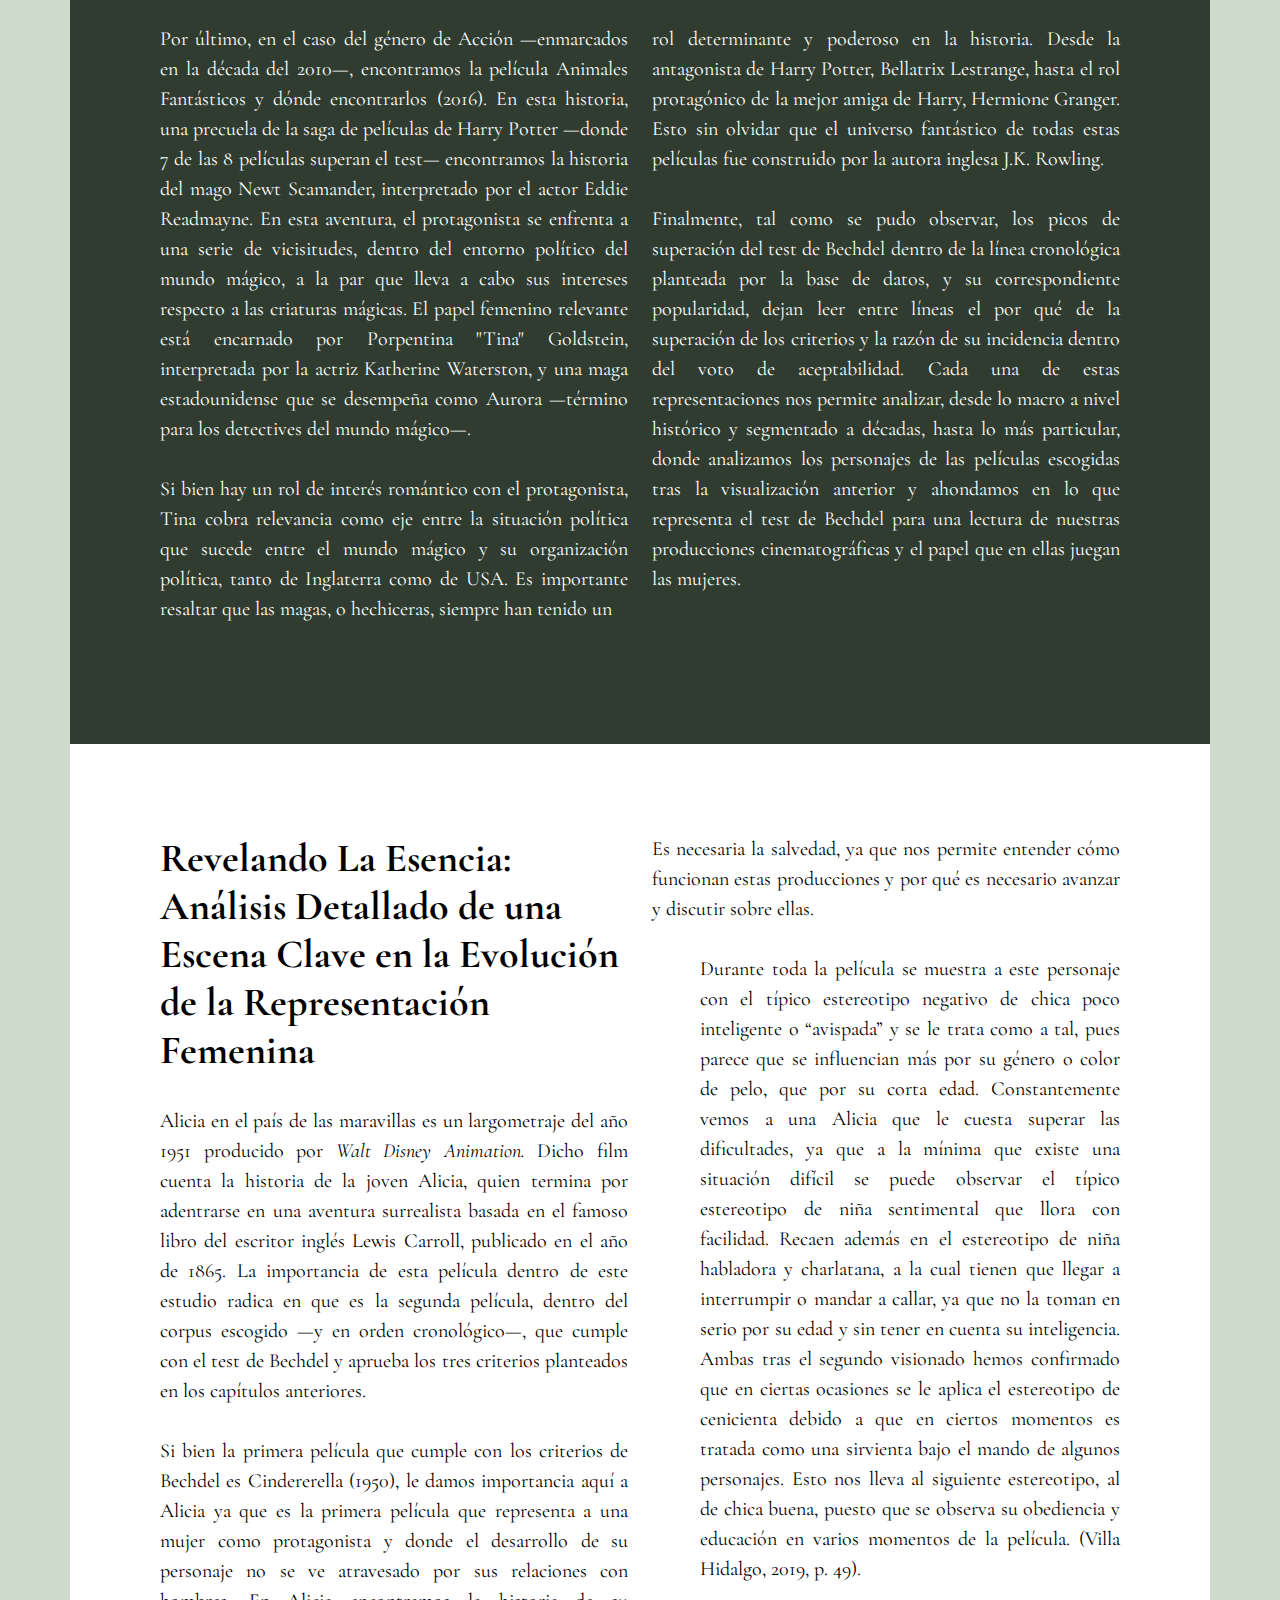
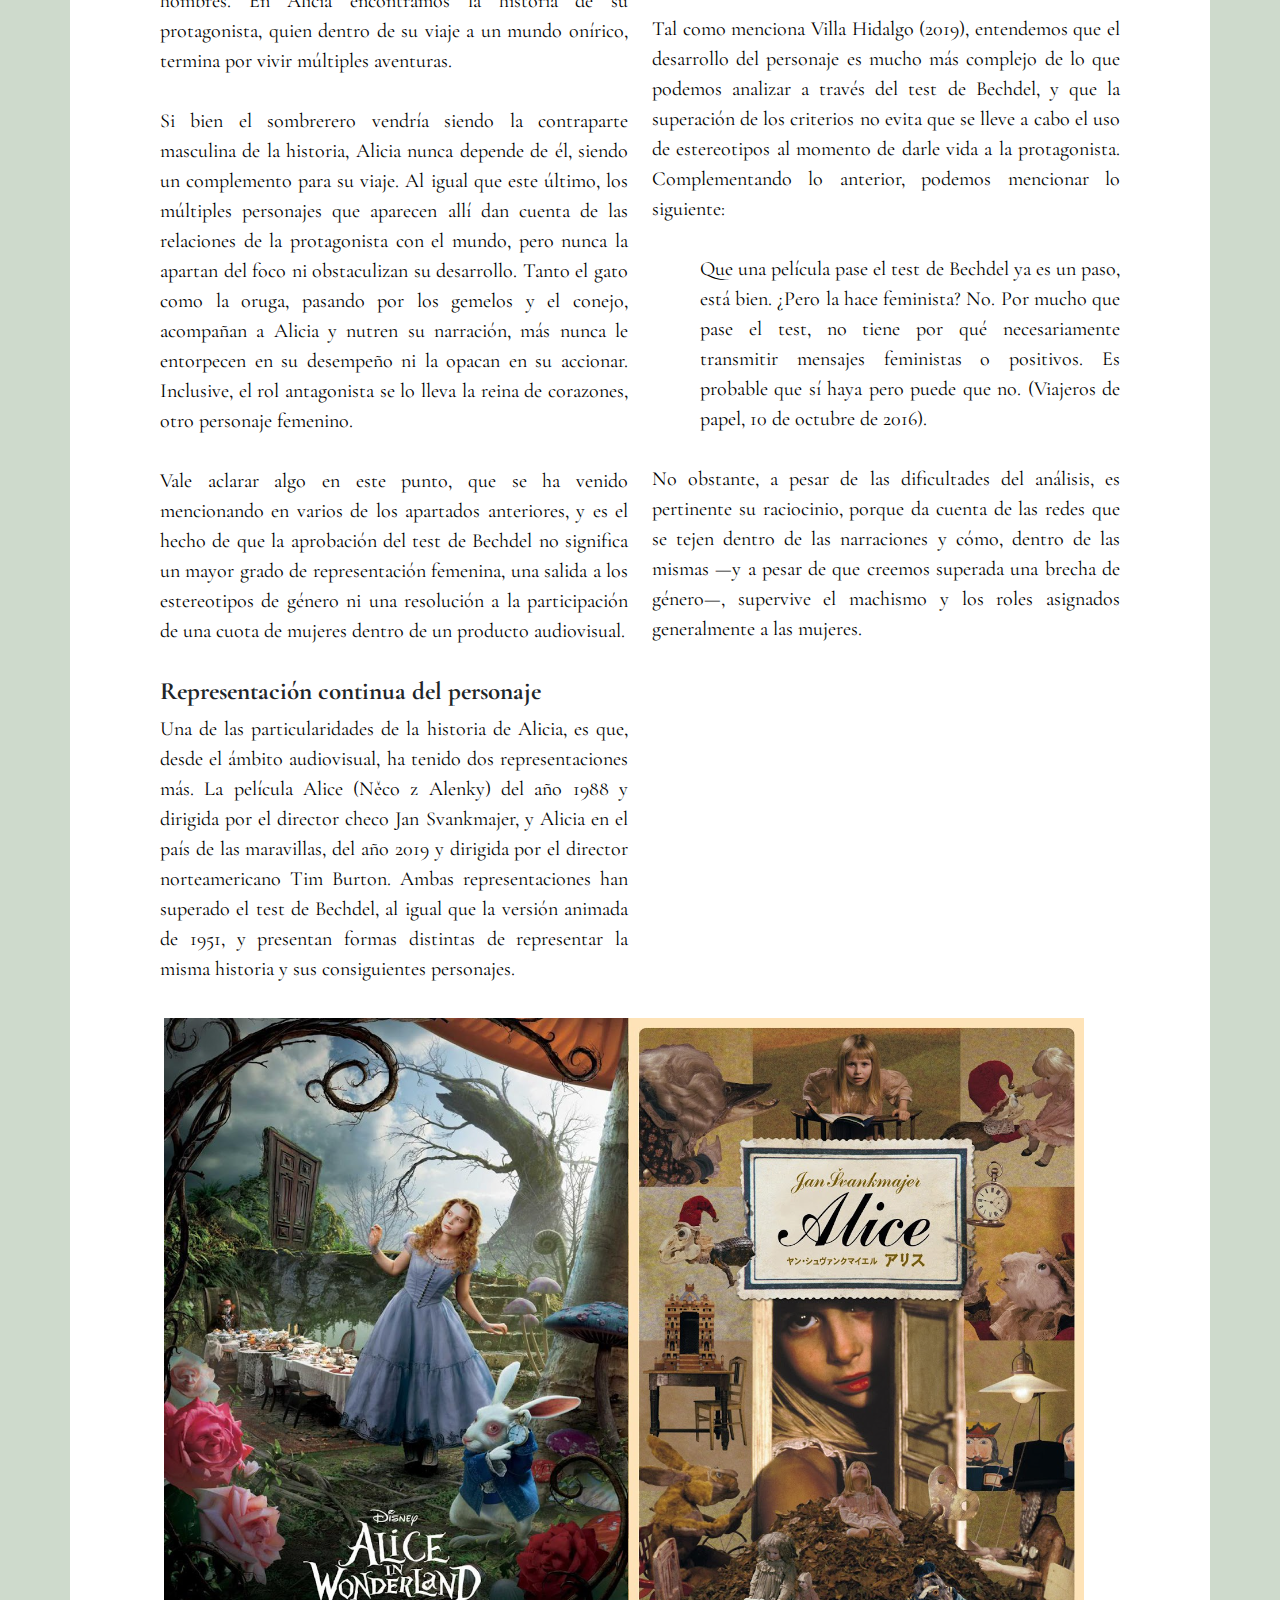
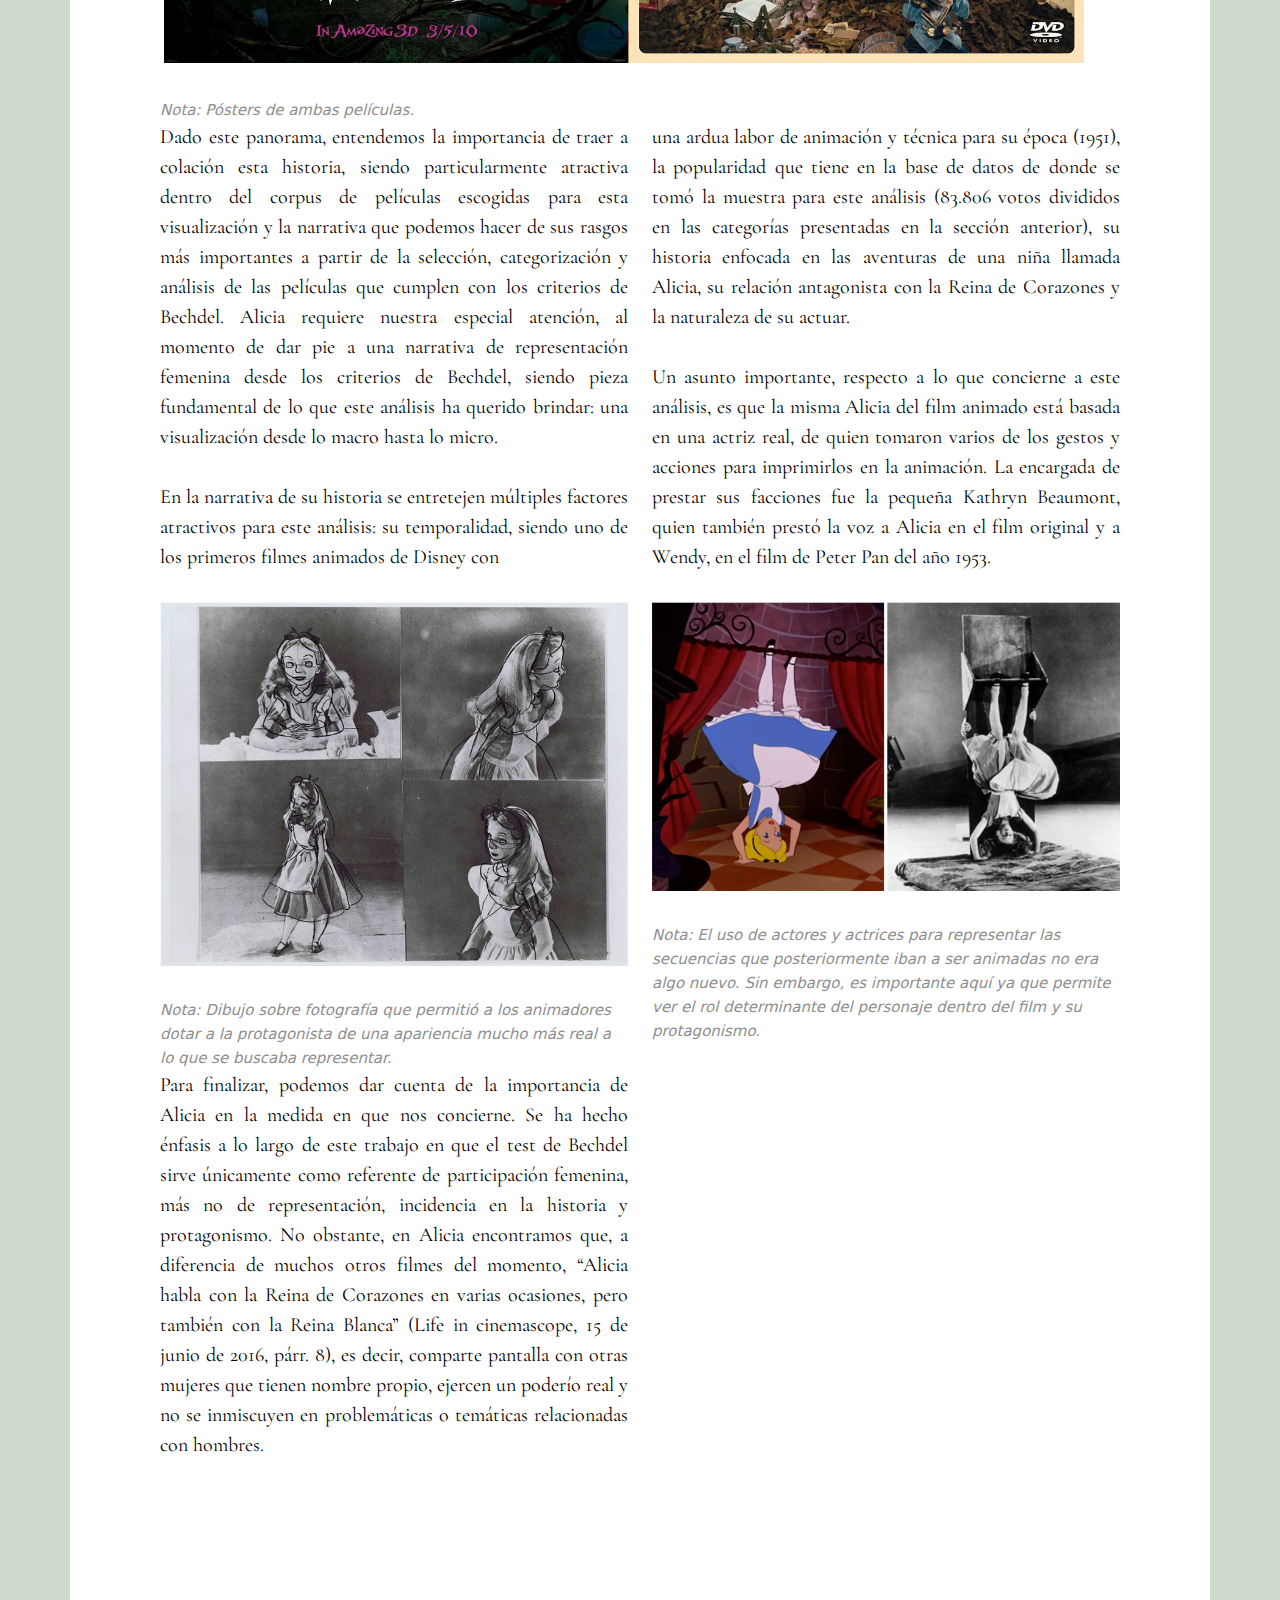
==== commit d302d1b9: "correcciones_texto" ====
--- a/index.html
+++ b/index.html
@@ -270,15 +270,17 @@
                     </div>
                 </div>
                 <div class="col-md-6">
-                    <p>A partir de allí, y con el objetivo de profundizar en el porcentaje de películas por género que
+                    <p>A partir de allí, y con el objetivo de profundizar en el promedio de la popularidad de géneros
+                        cinematográficos que
                         sí aprobaron el test, optamos por realizar un enfoque más detallado mediante una visualización
                         centrada exclusivamente en los cinco géneros más populares. Es crucial señalar que la muestra
                         utilizada en esta representación es consistente con la presentada en la Visualización # 1. Según
                         estos datos, en la década de 1950, la Animación lidera como el género más popular, alcanzando
-                        una popularidad cercana al 90%. Le sigue el género de Familia con un porcentaje de popularidad
-                        en torno al 50%. En la década de 2000, el género de Fantasía muestra una popularidad del 50%. En
-                        contraste, para el año 2010, el género de Aventura se destaca con un porcentaje de popularidad
-                        cercano al 70%, y, finalmente, en esta misma década, el género de Acción supera el 50%.
+                        una popularidad cercana de 89.41. Le sigue el género de Familia con una popularidad de 53.73. En
+                        la década de 2000, el género de Fantasía muestra una popularidad de 50.76 puntos. En
+                        contraste, para el año 2010, el género de Aventura se destaca con una de popularidad
+                        cercano a los 70 puntos, y, finalmente, en esta misma década, el género de Acción tiene un
+                        puntaje de 57.11.
                     </p>
                 </div>
                 <div class="col-md-6">
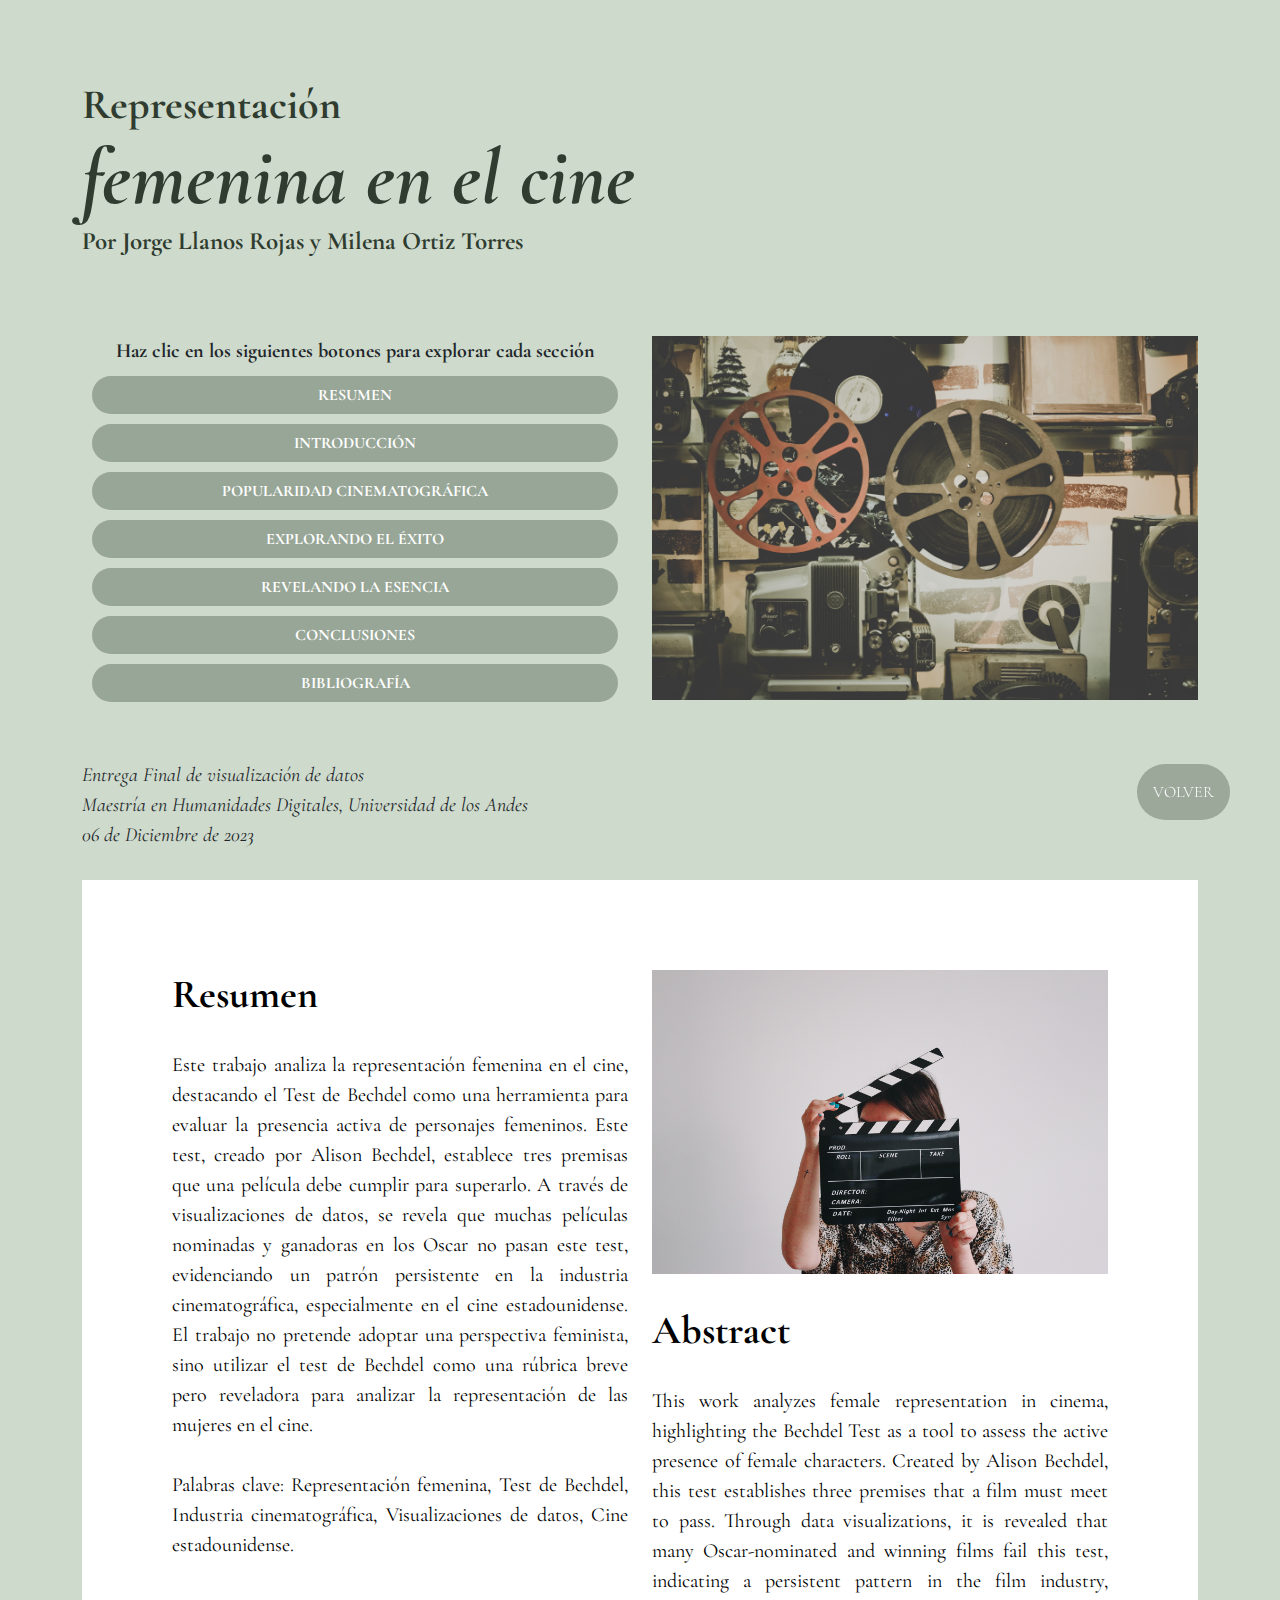
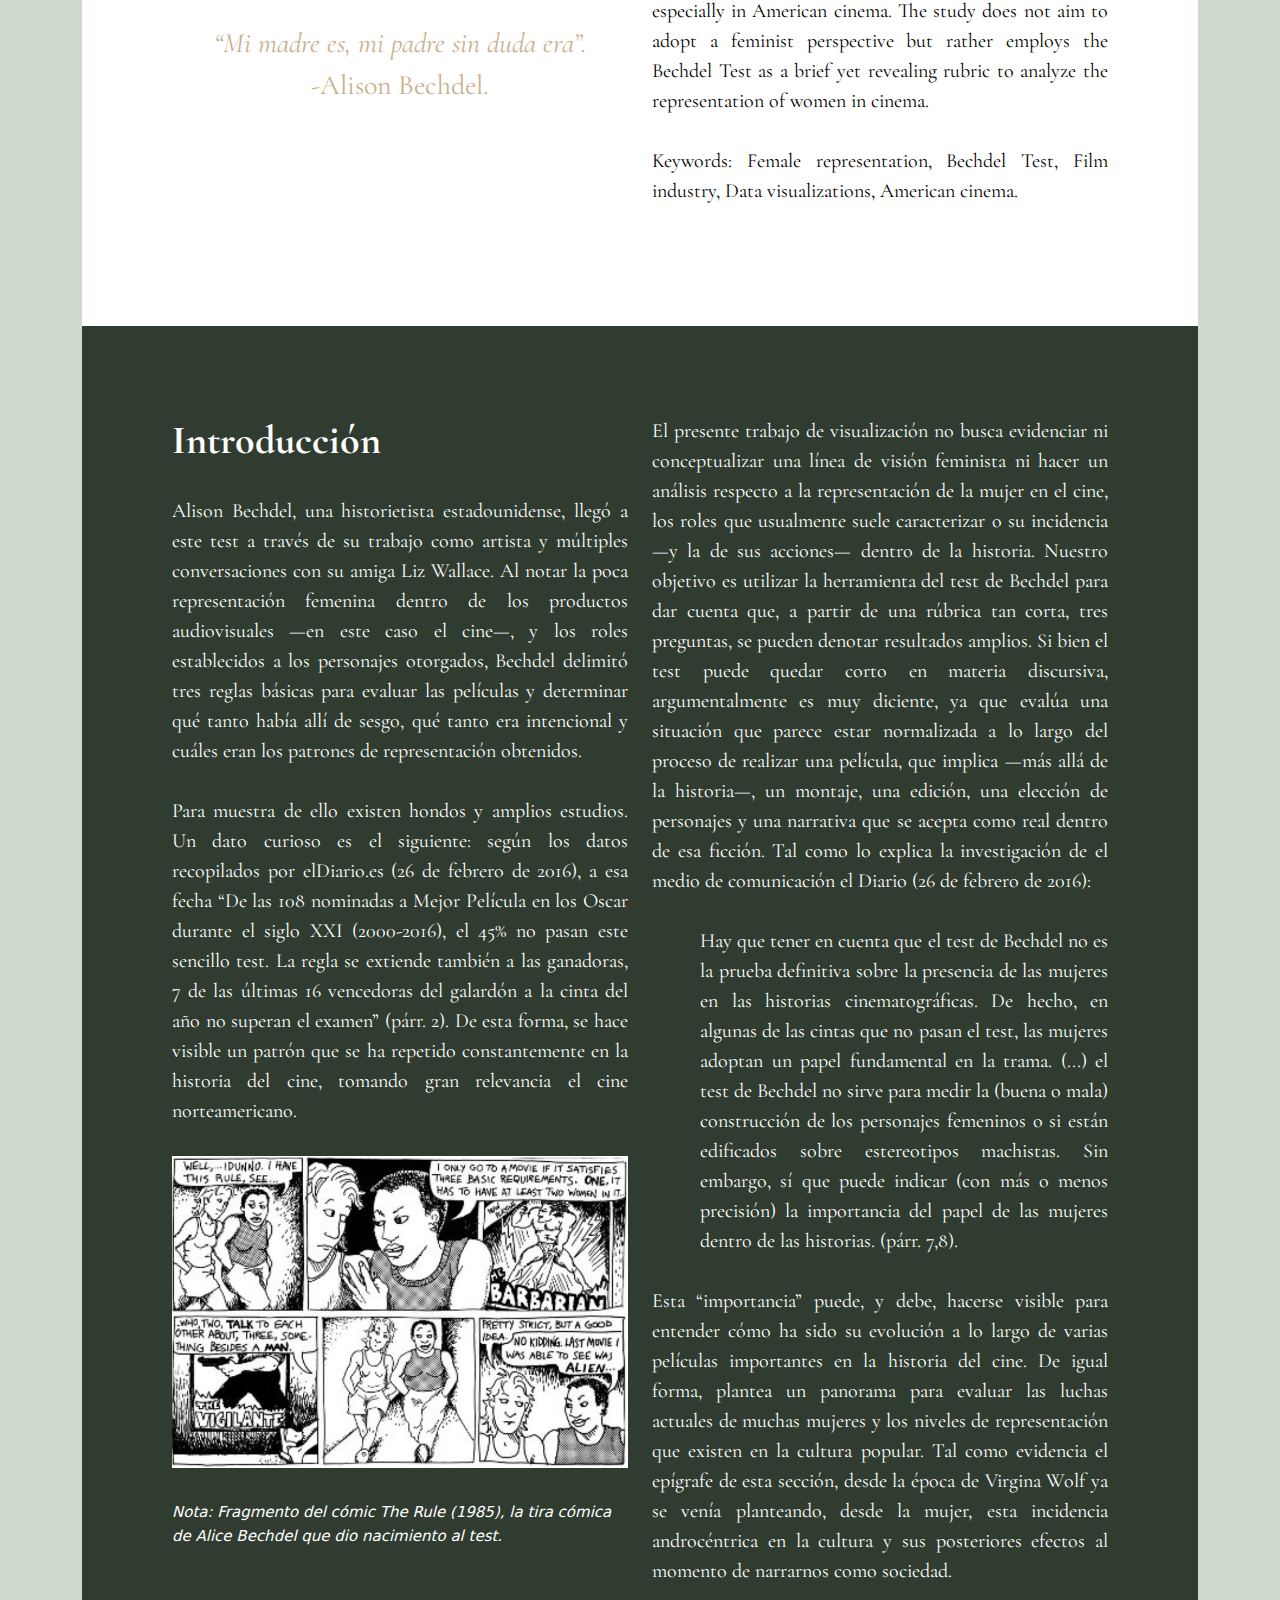
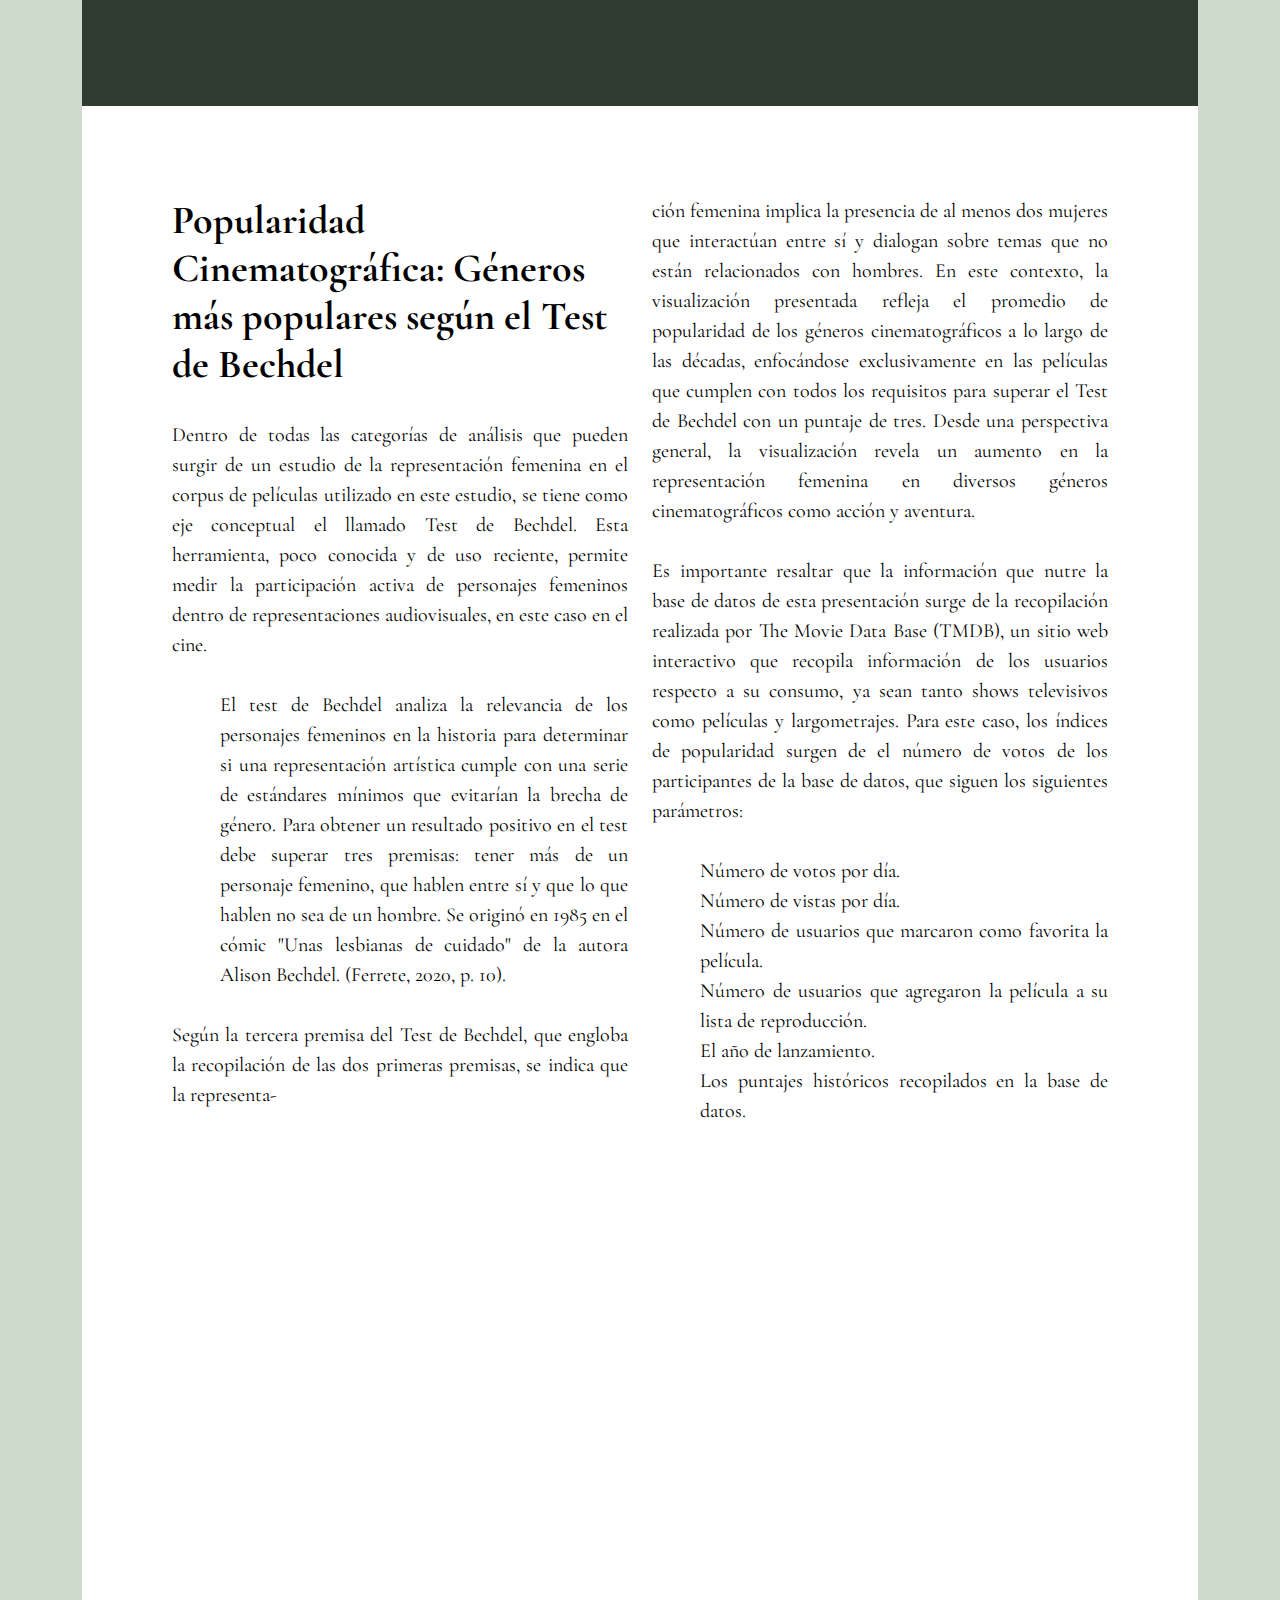
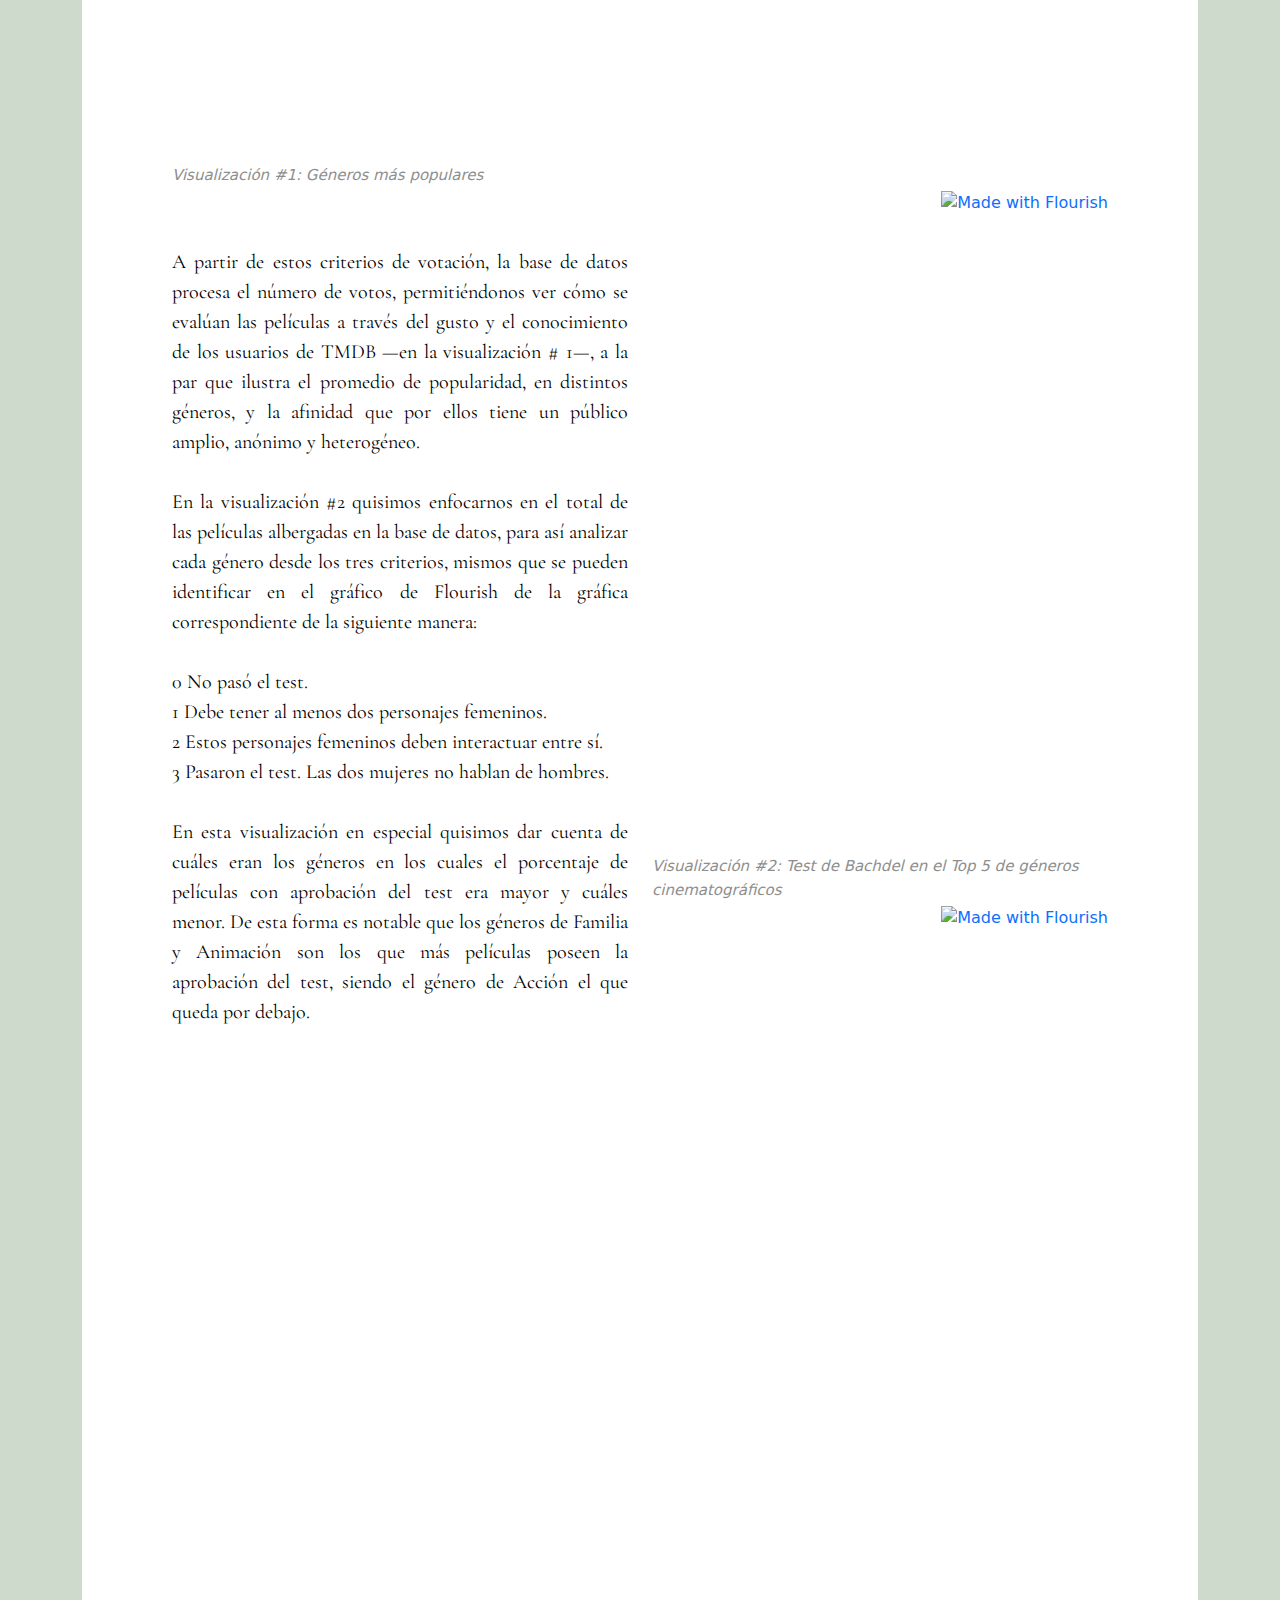
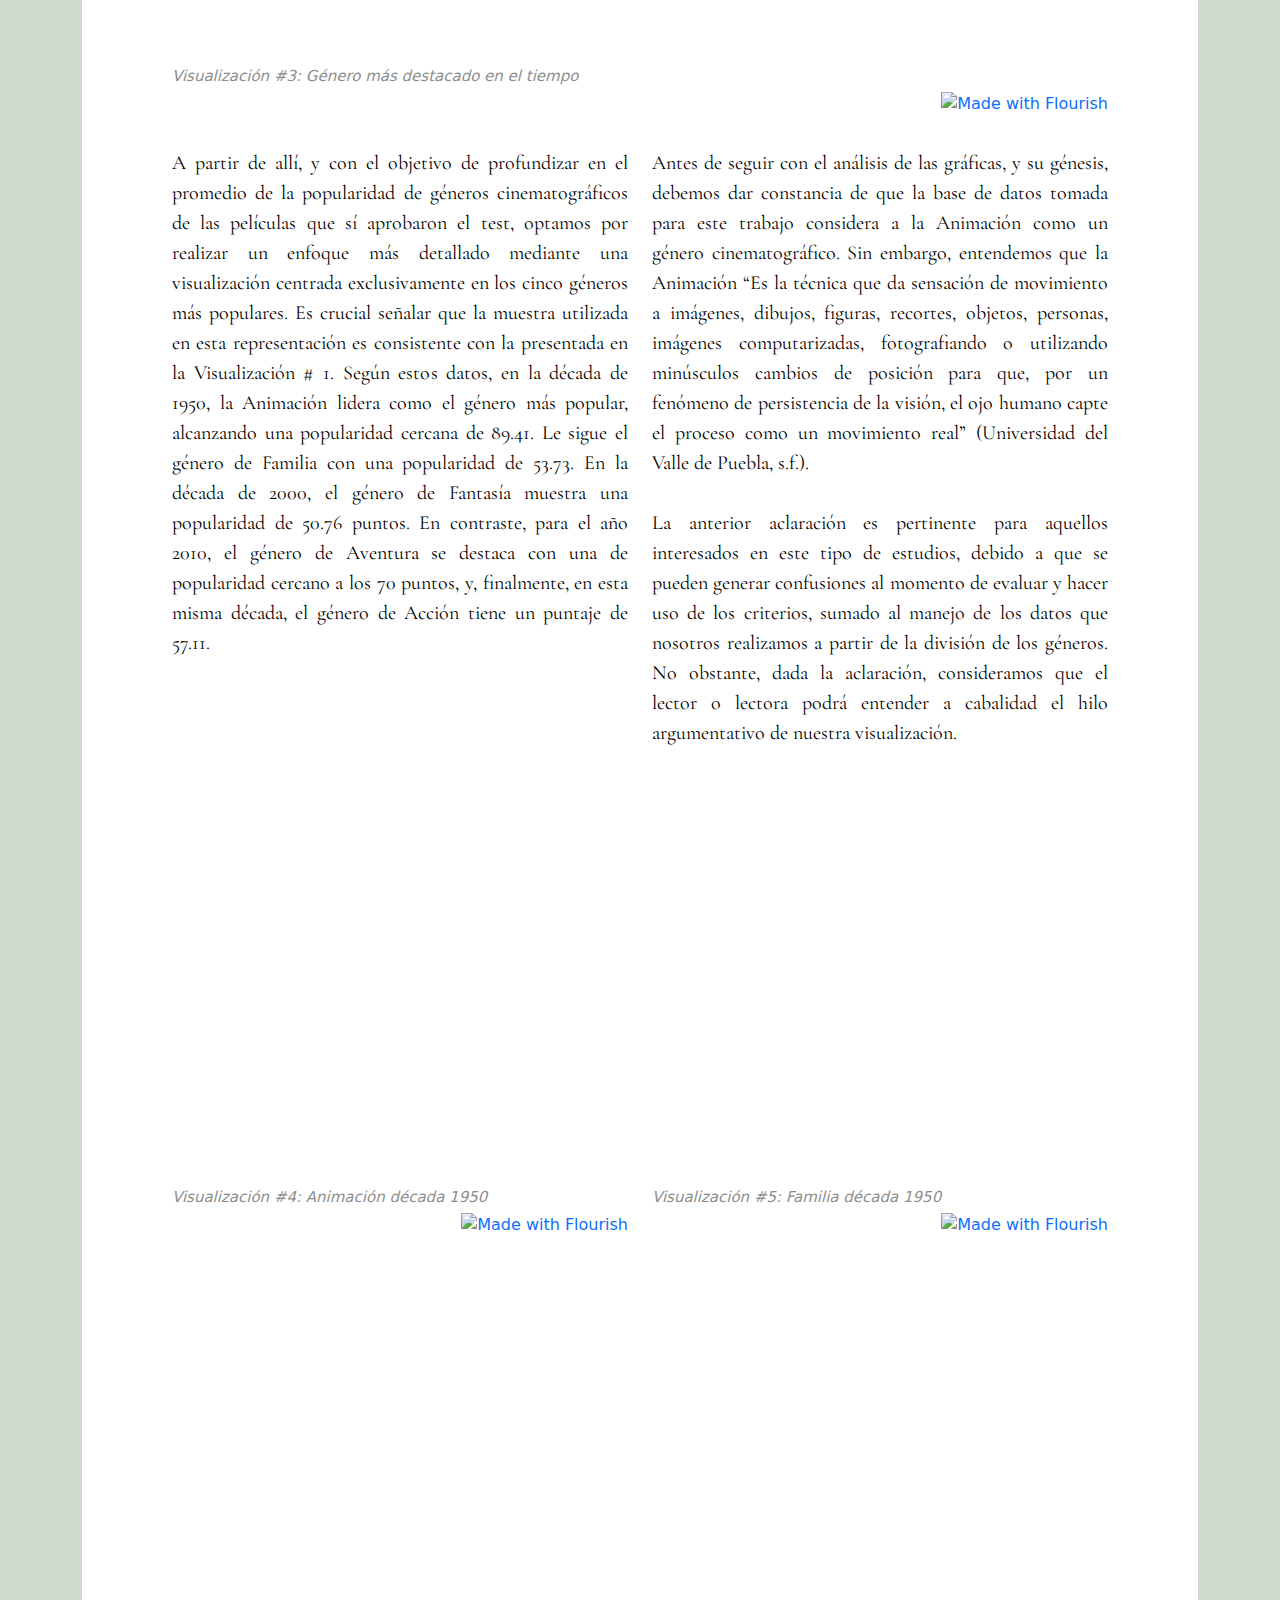
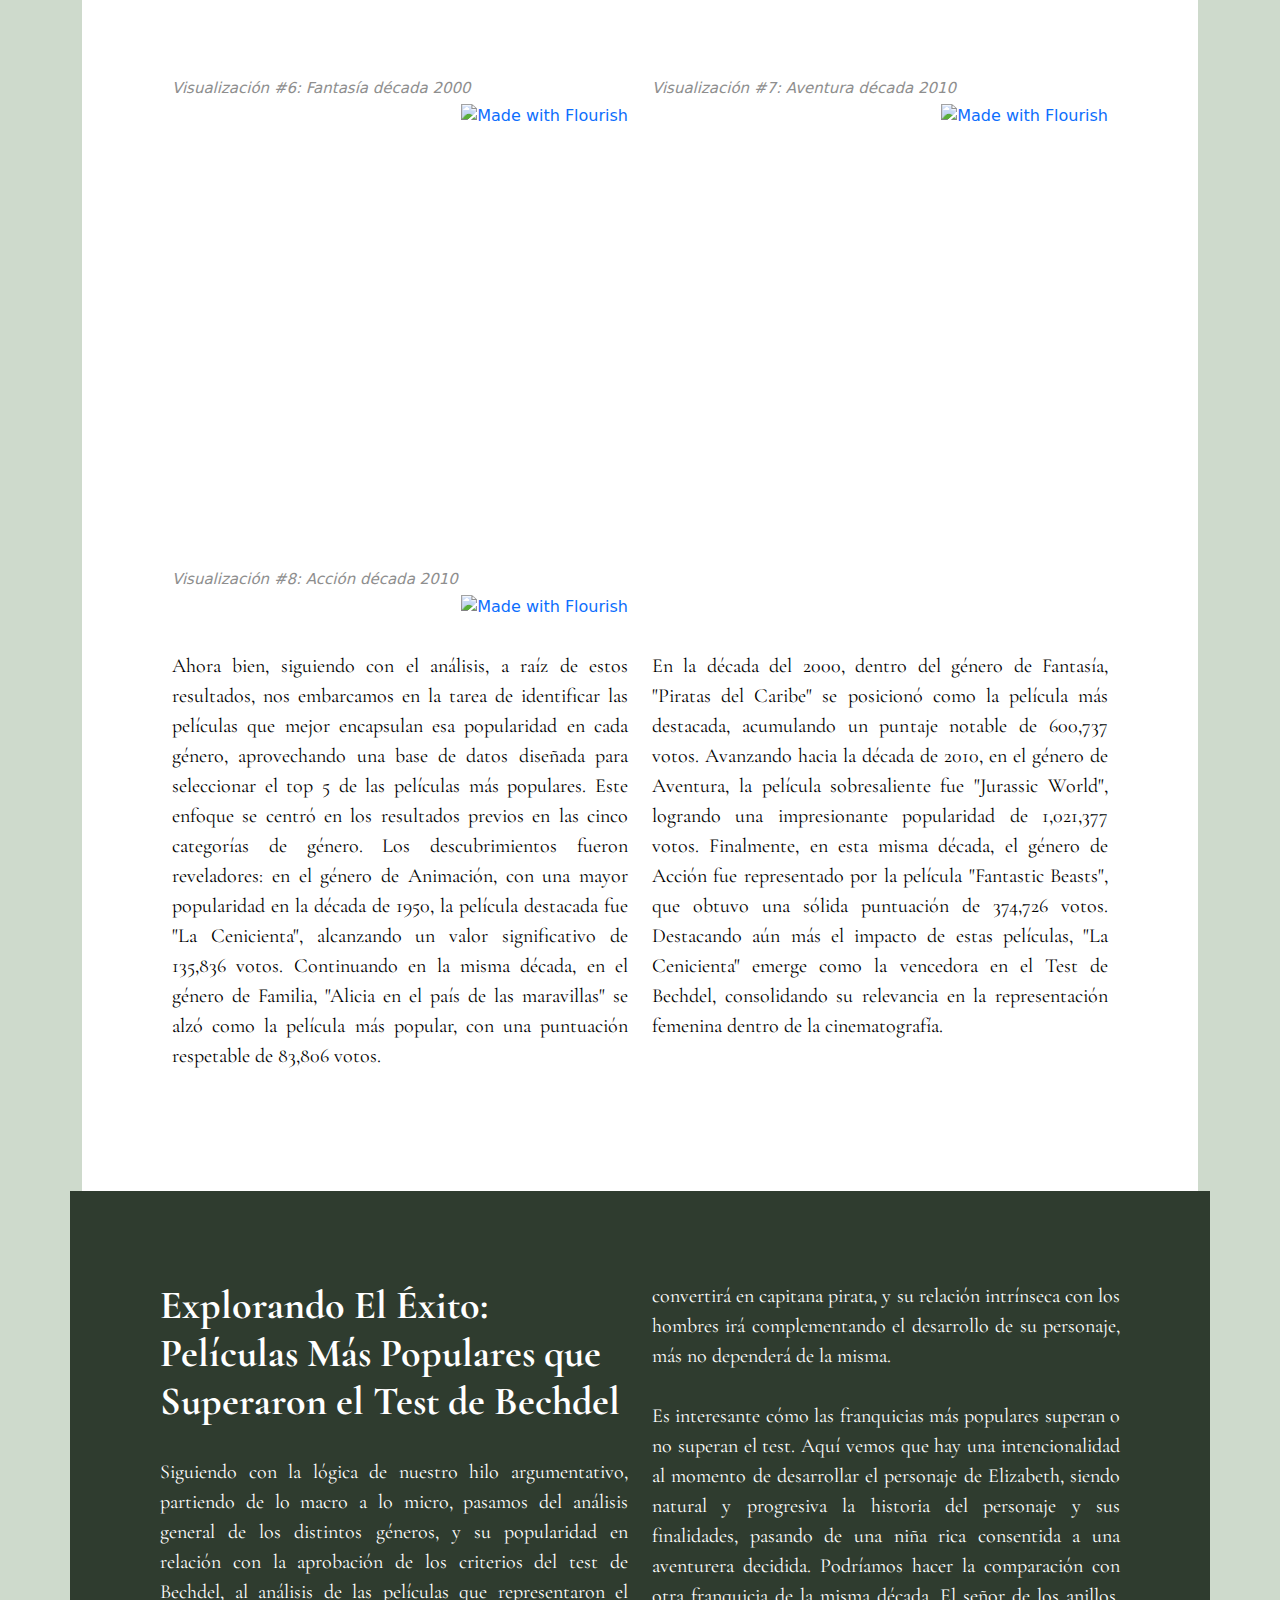
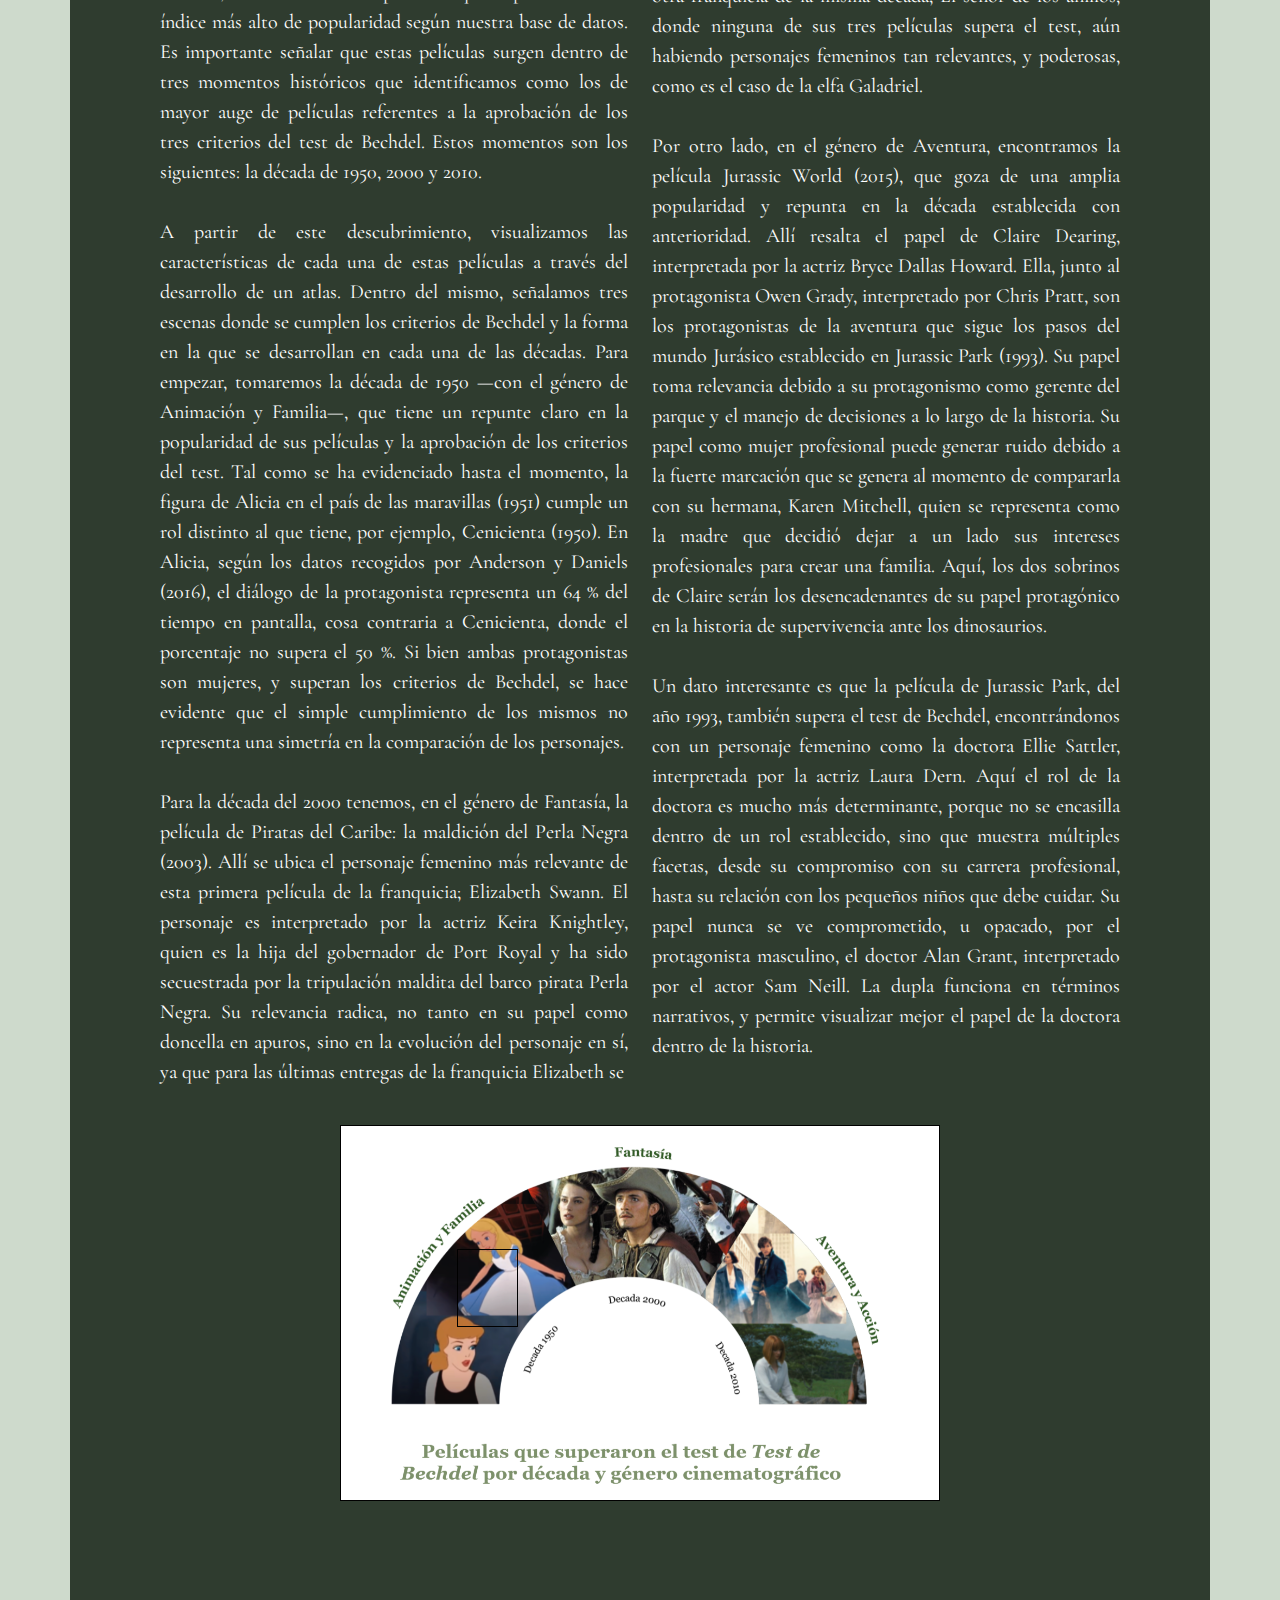
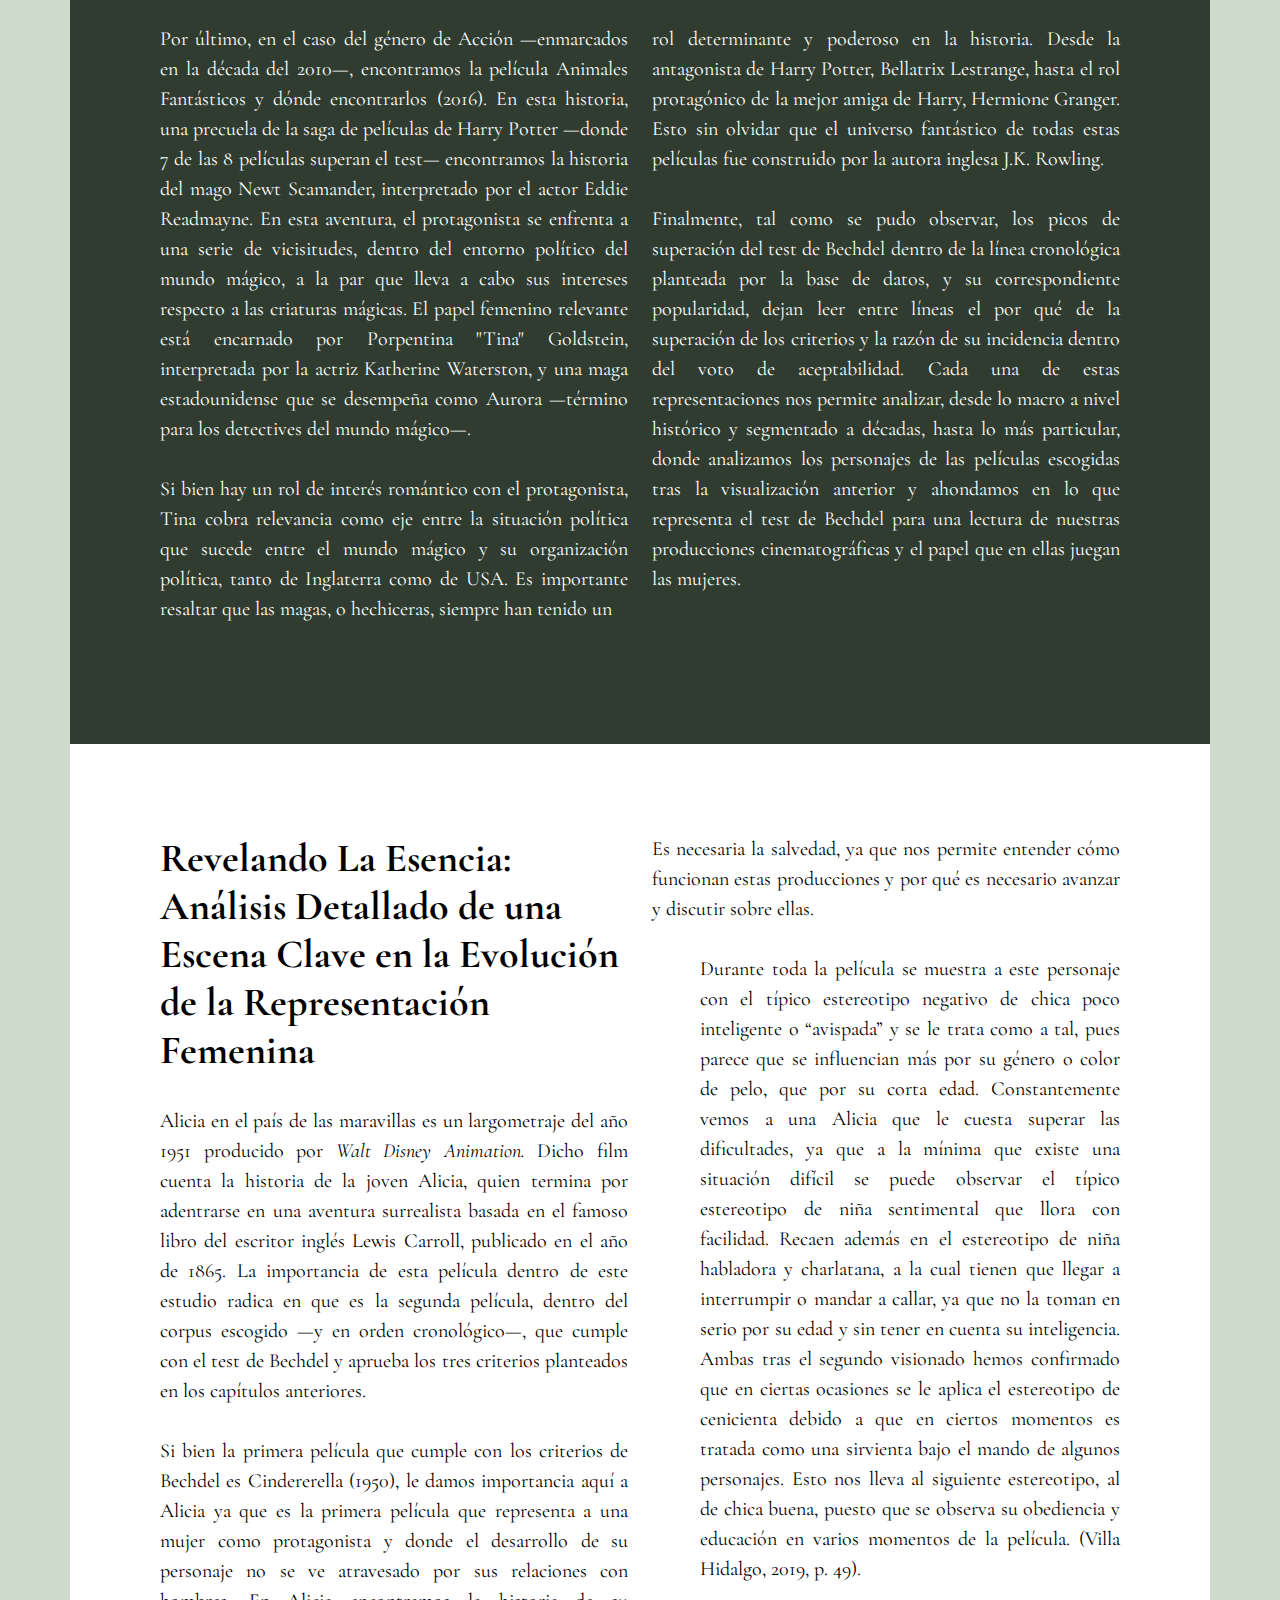
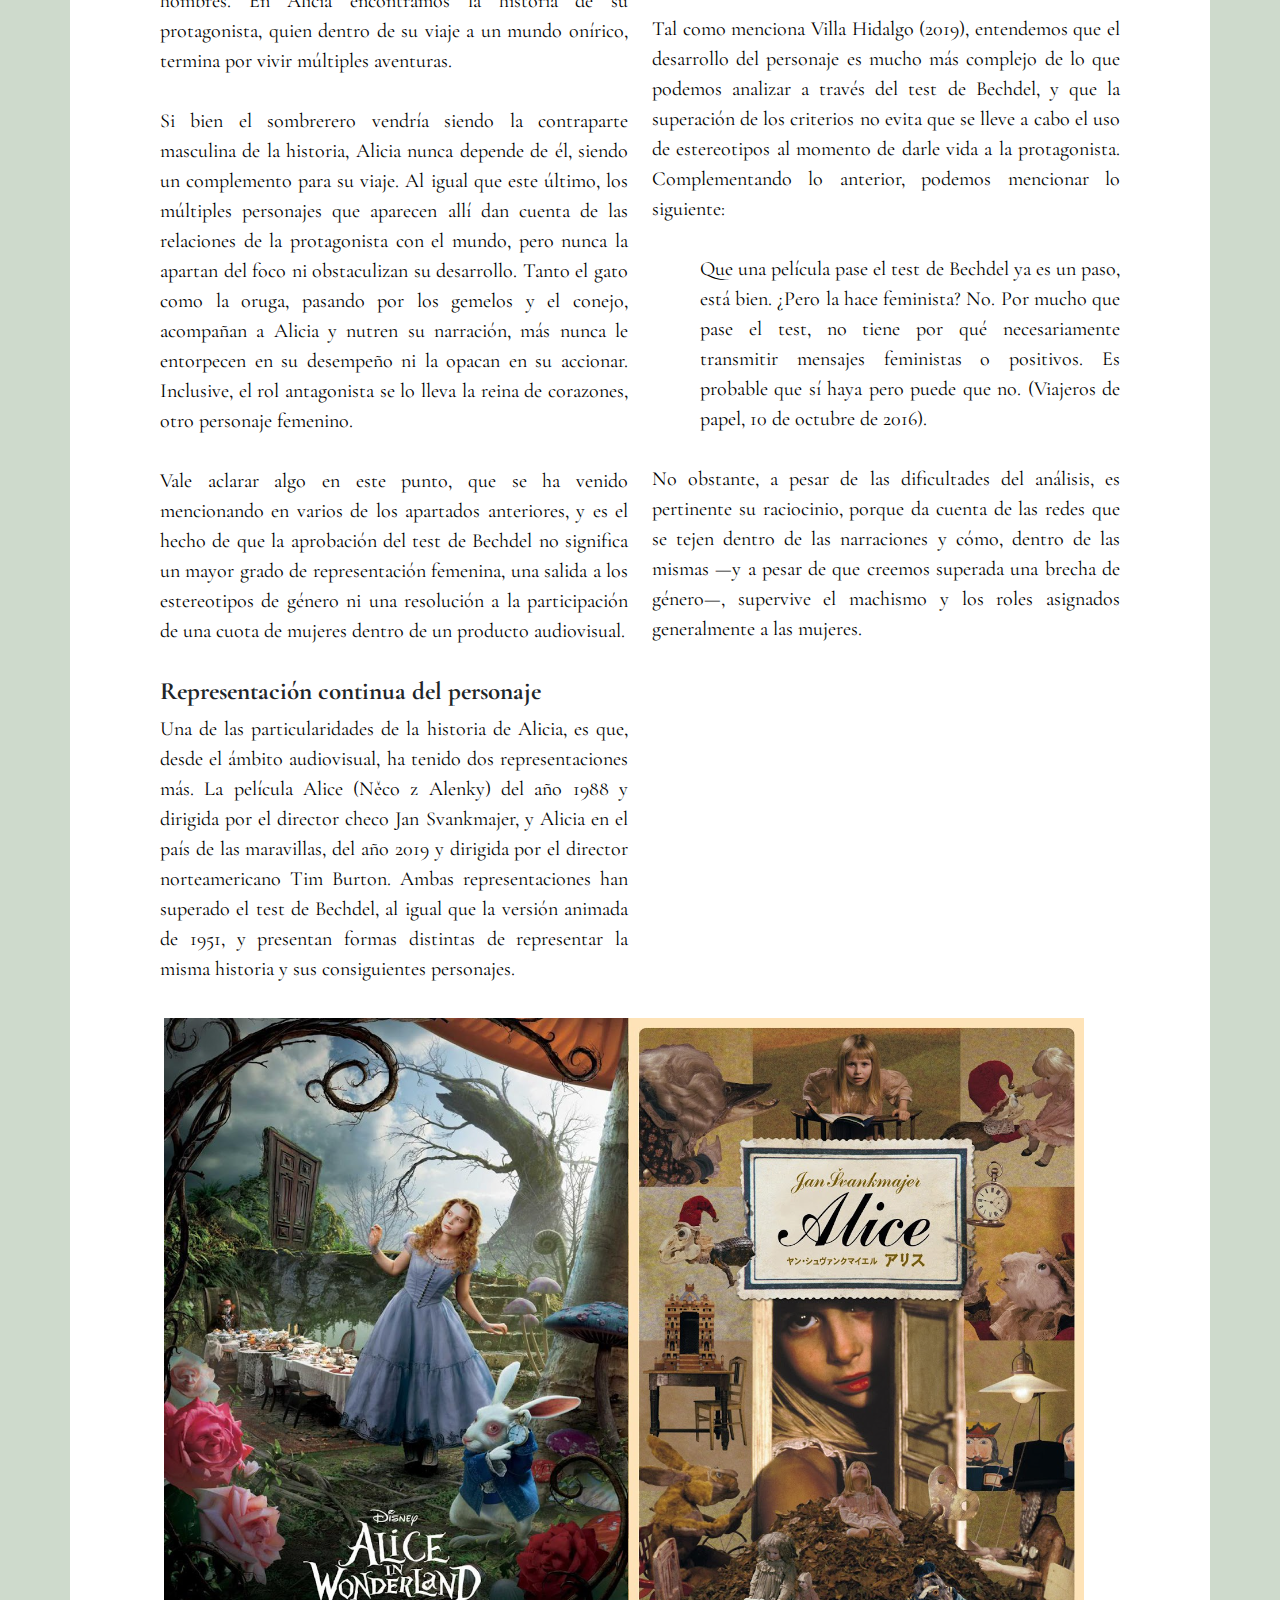
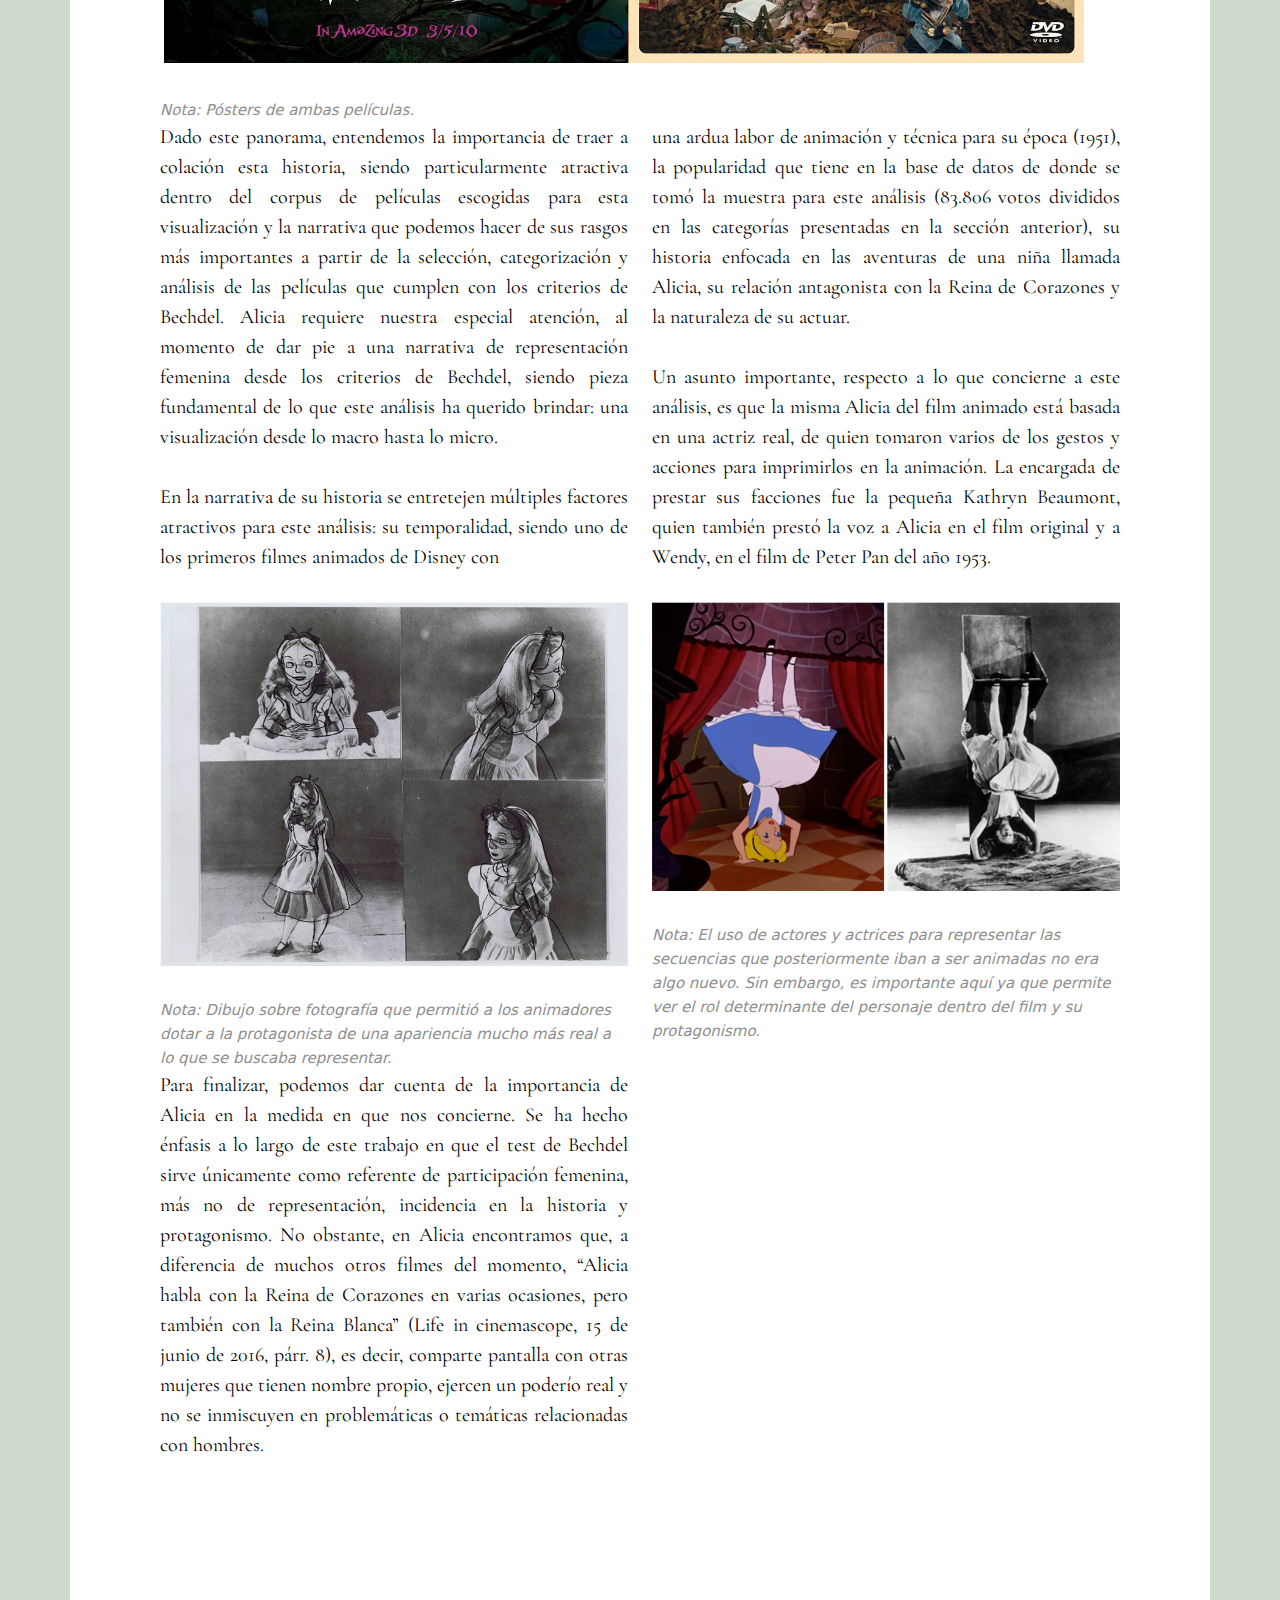
==== commit b023ef3b: "update" ====
--- a/index.html
+++ b/index.html
@@ -271,7 +271,7 @@
                 </div>
                 <div class="col-md-6">
                     <p>A partir de allí, y con el objetivo de profundizar en el promedio de la popularidad de géneros
-                        cinematográficos que
+                        cinematográficos de las películas que
                         sí aprobaron el test, optamos por realizar un enfoque más detallado mediante una visualización
                         centrada exclusivamente en los cinco géneros más populares. Es crucial señalar que la muestra
                         utilizada en esta representación es consistente con la presentada en la Visualización # 1. Según
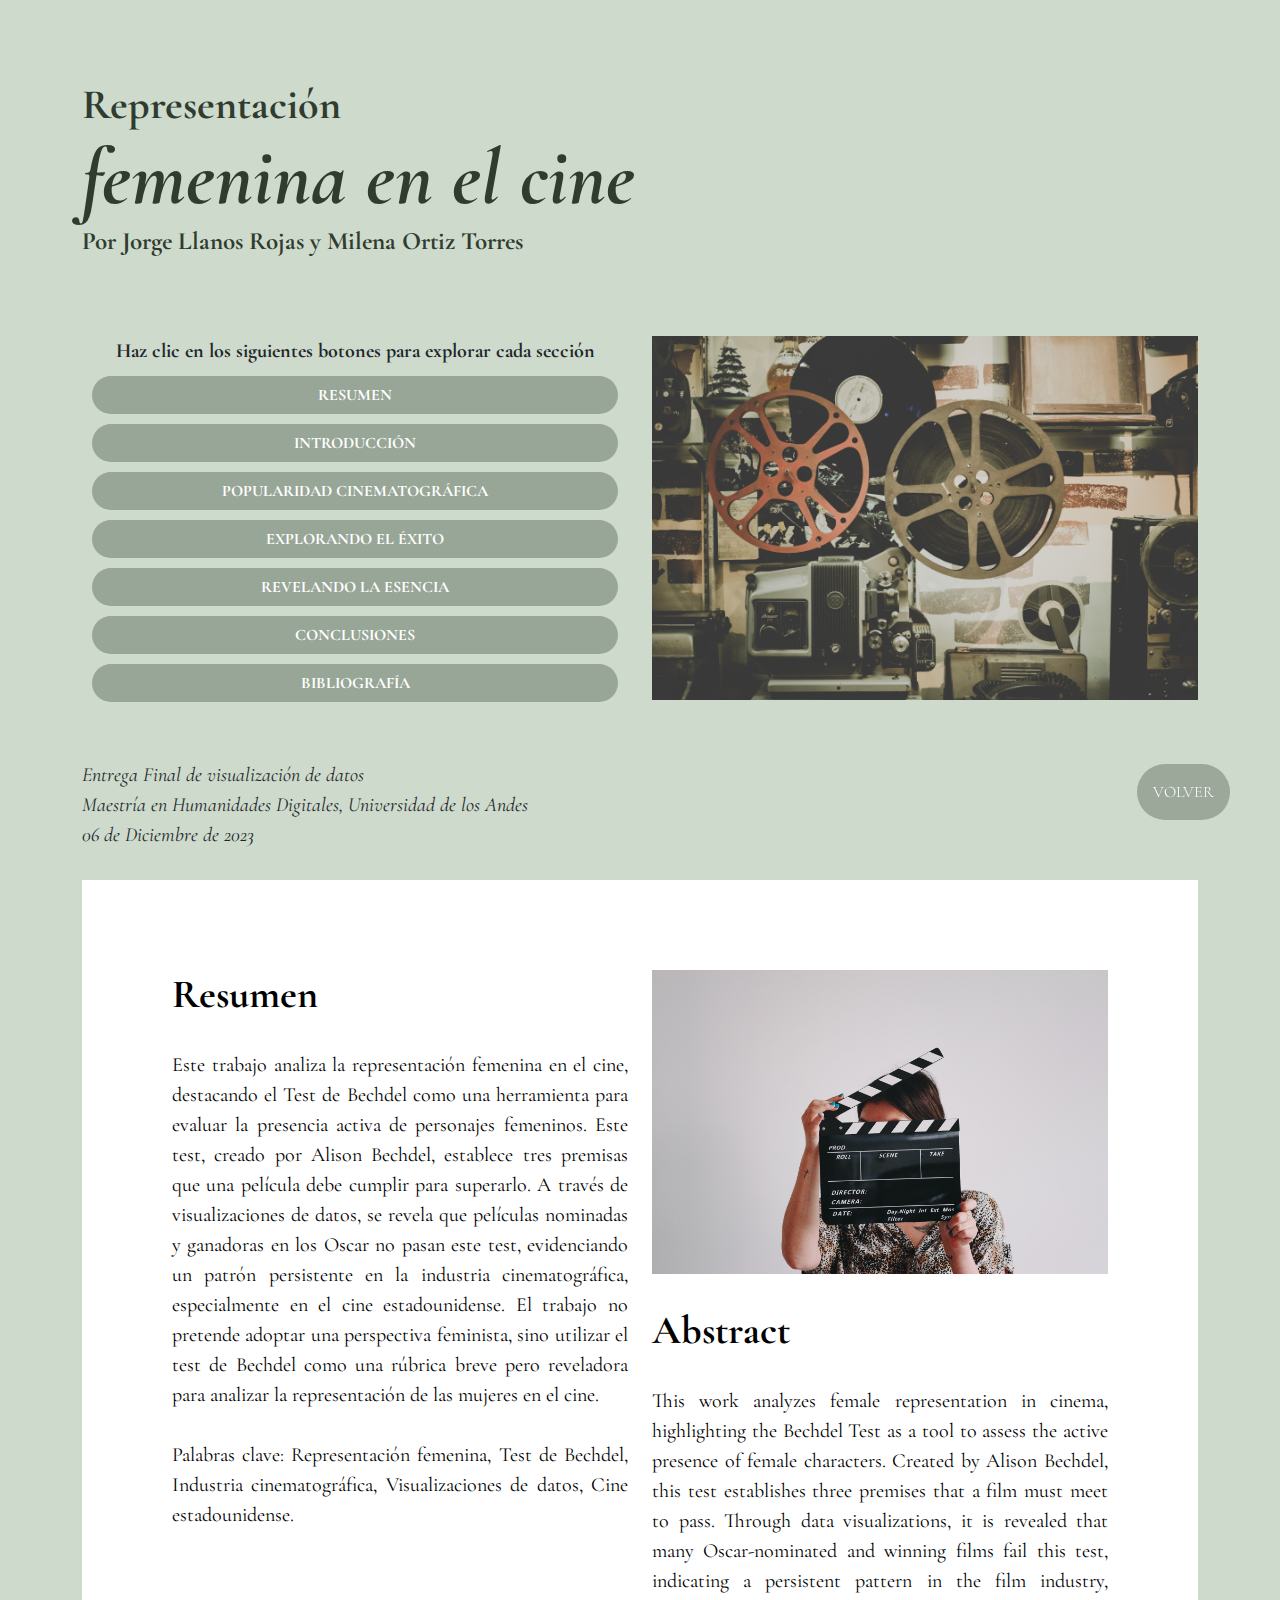
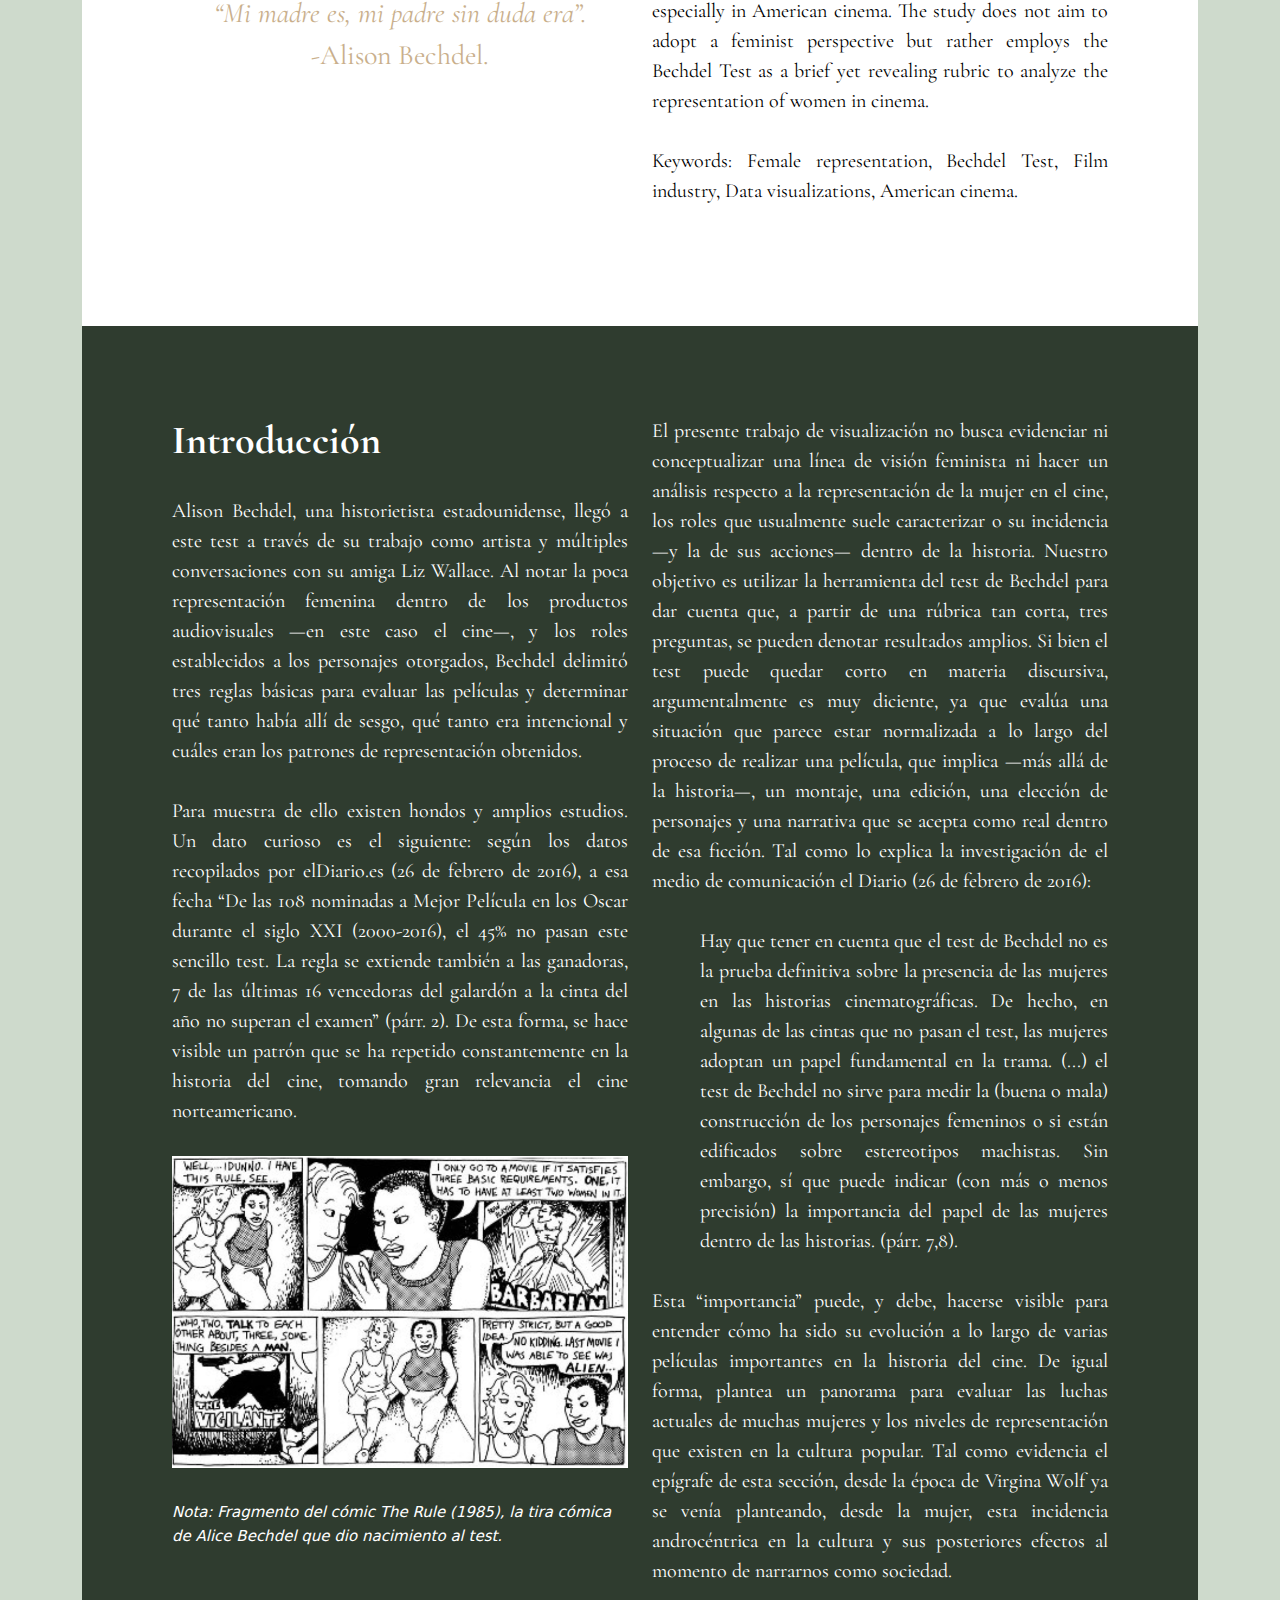
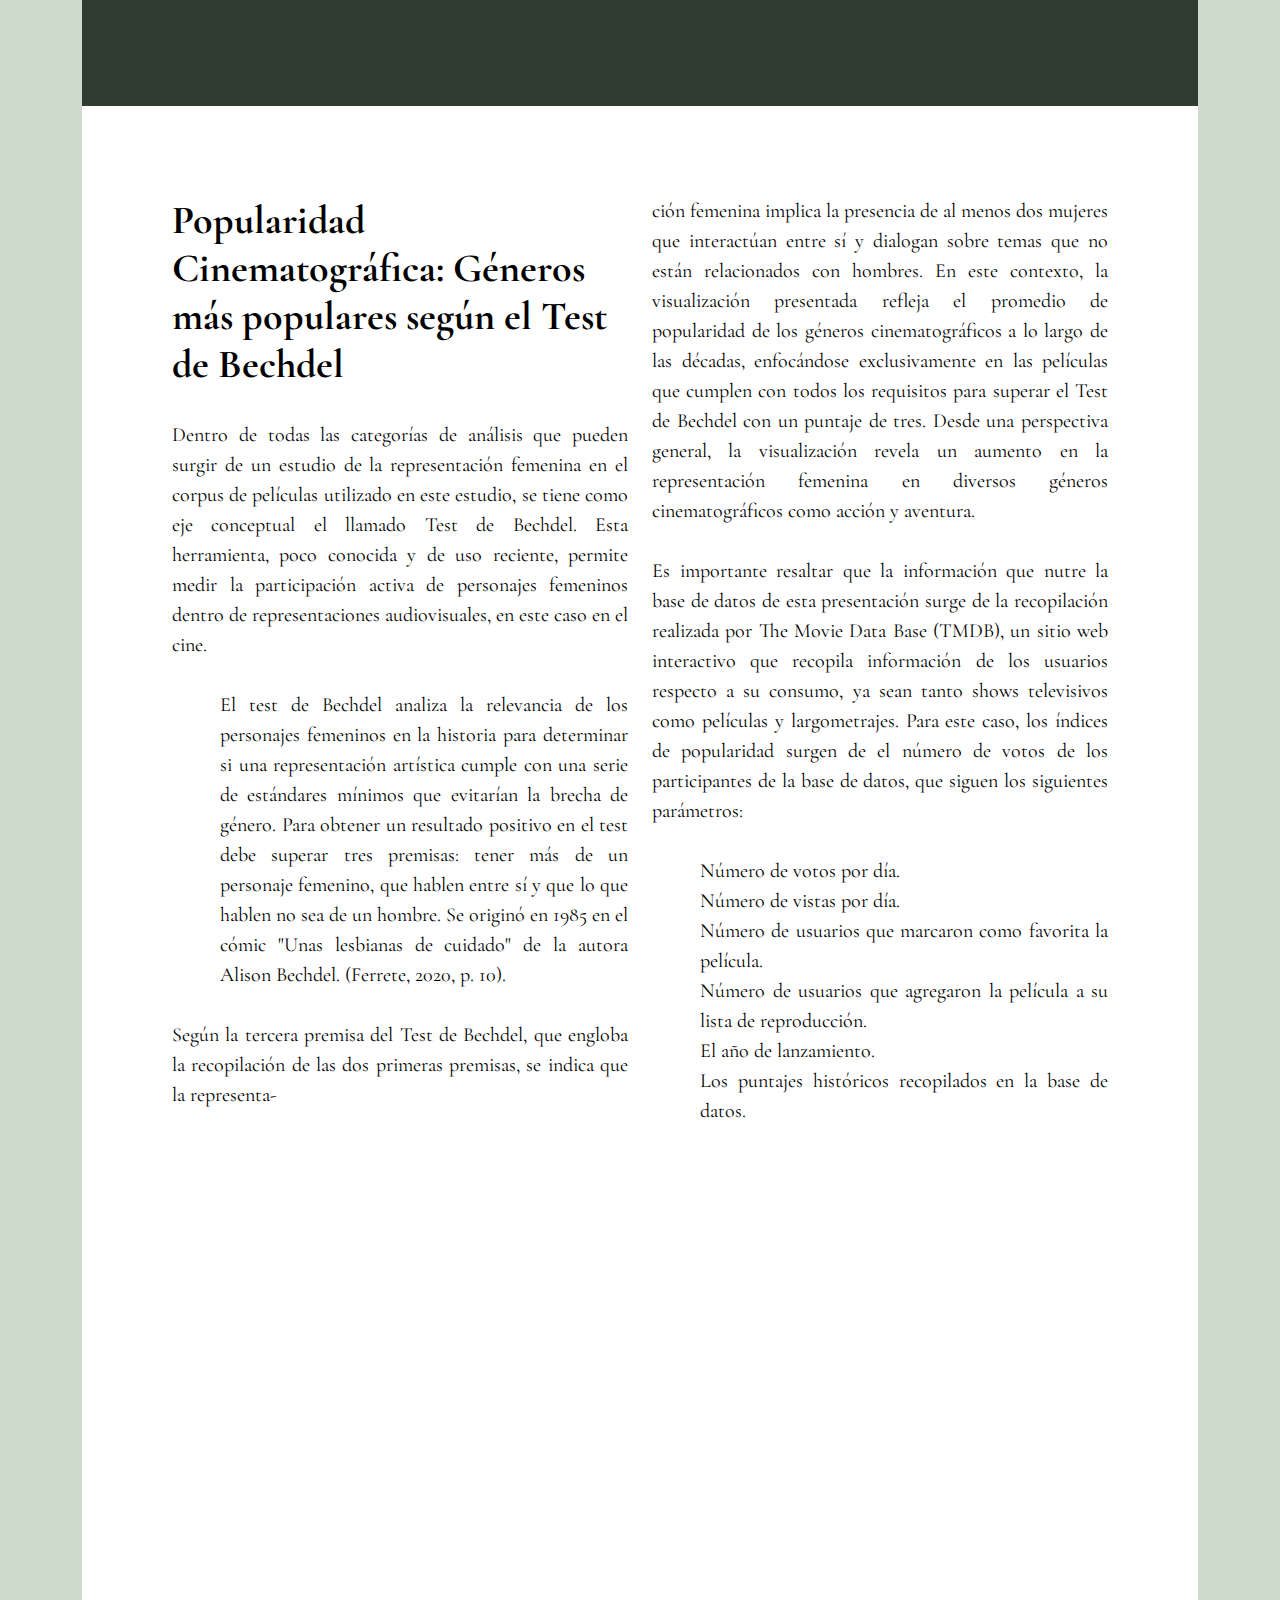
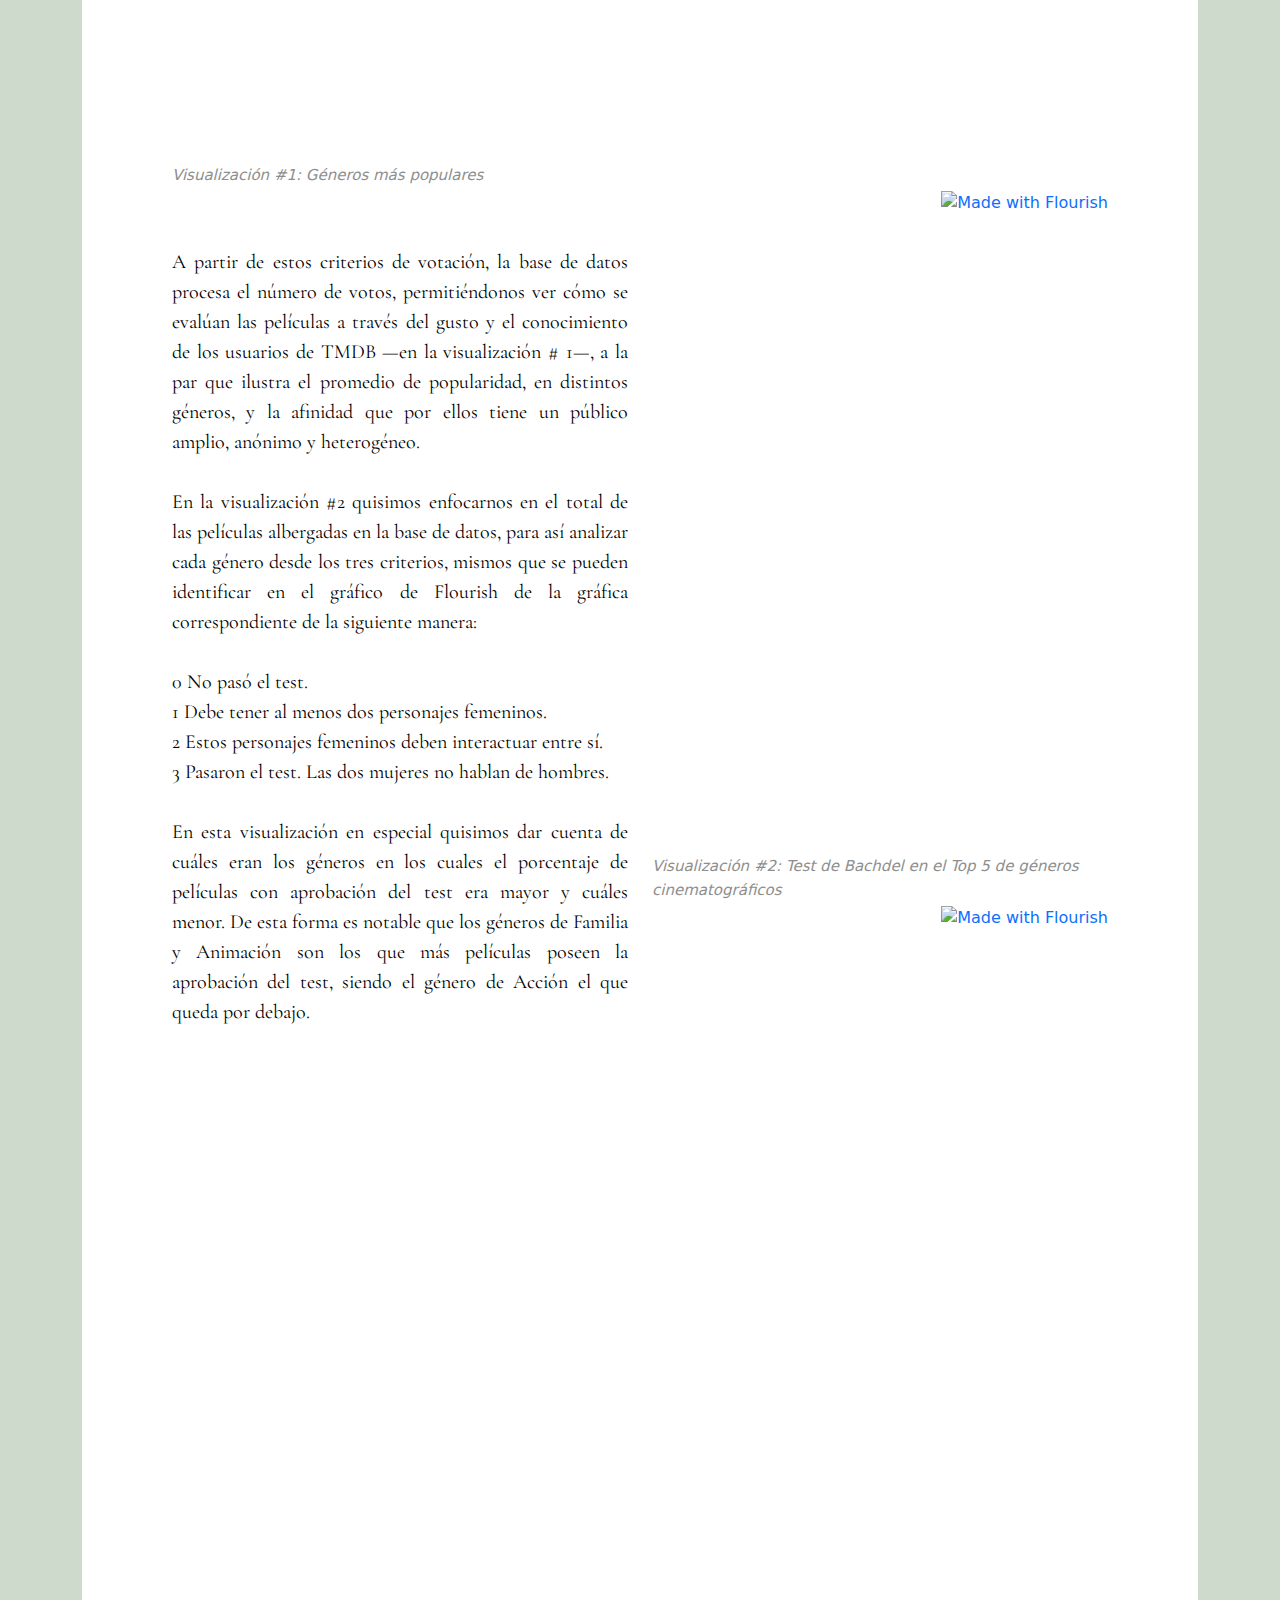
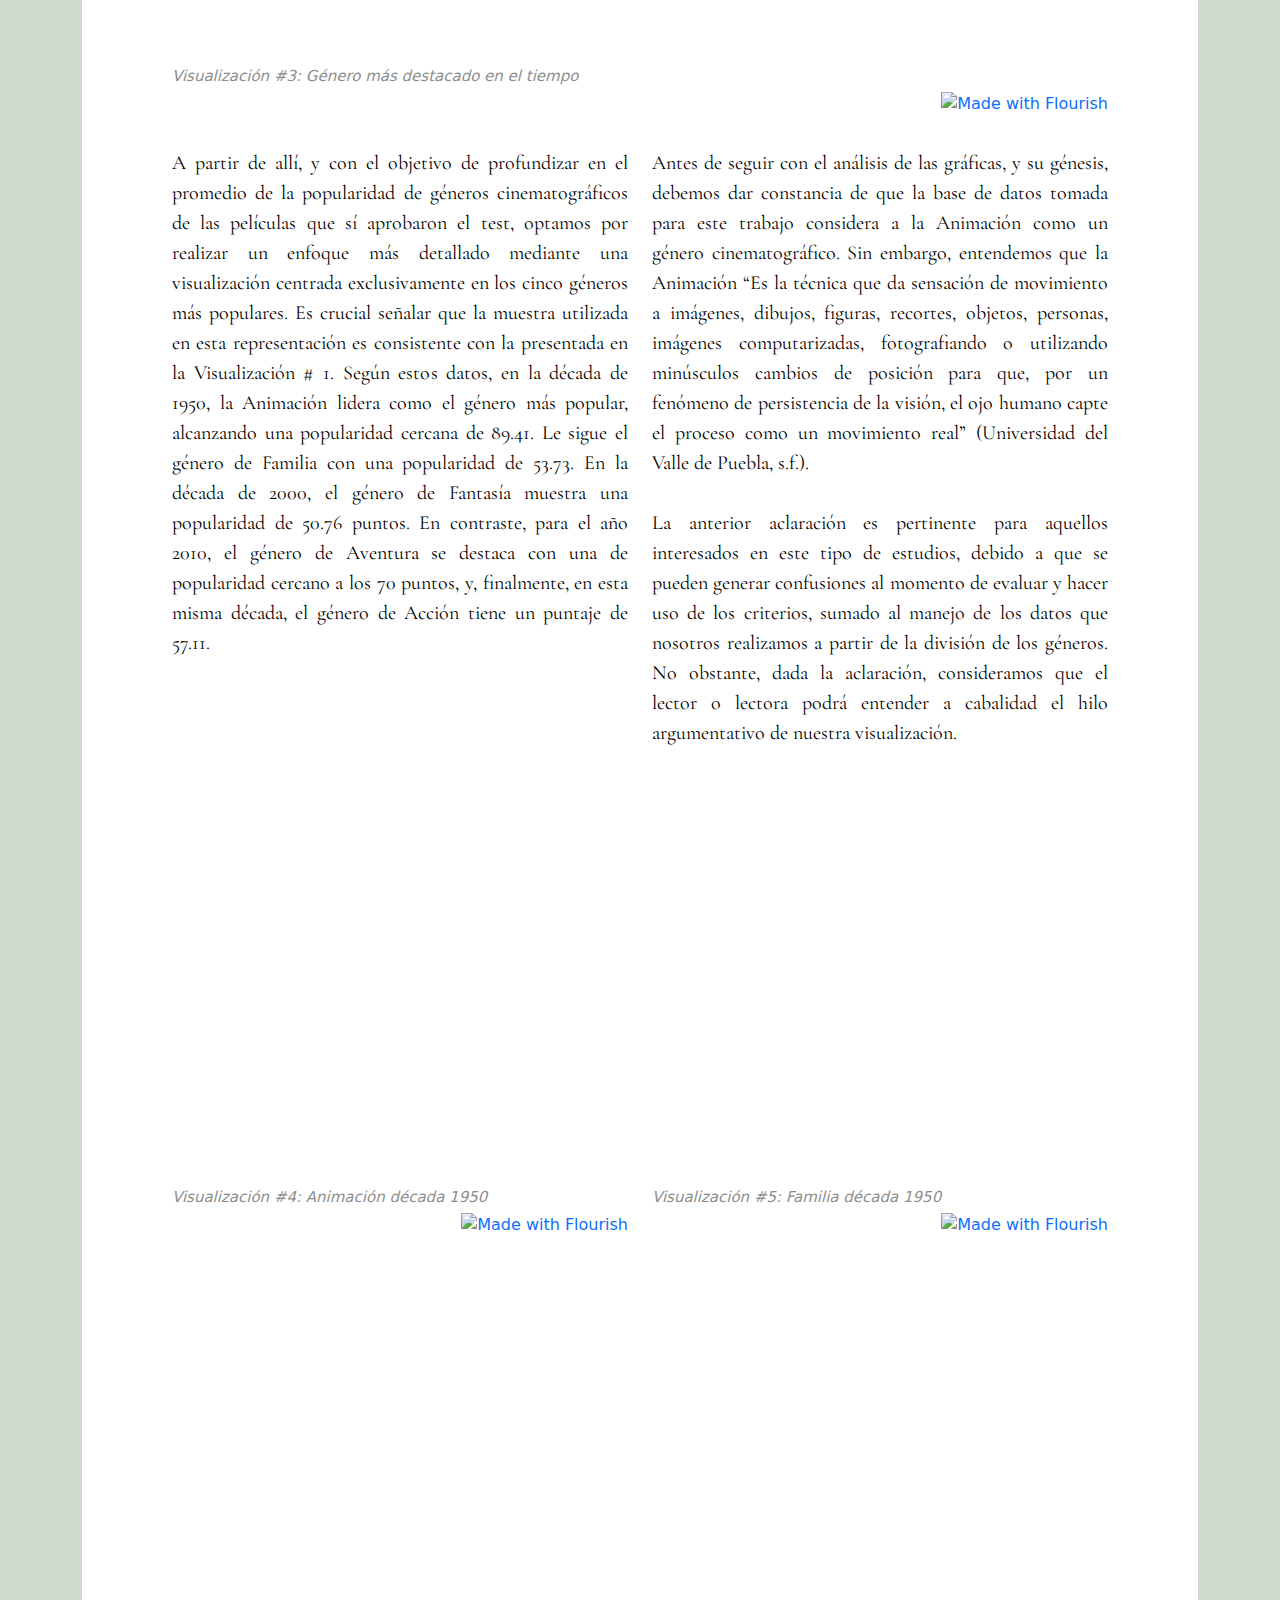
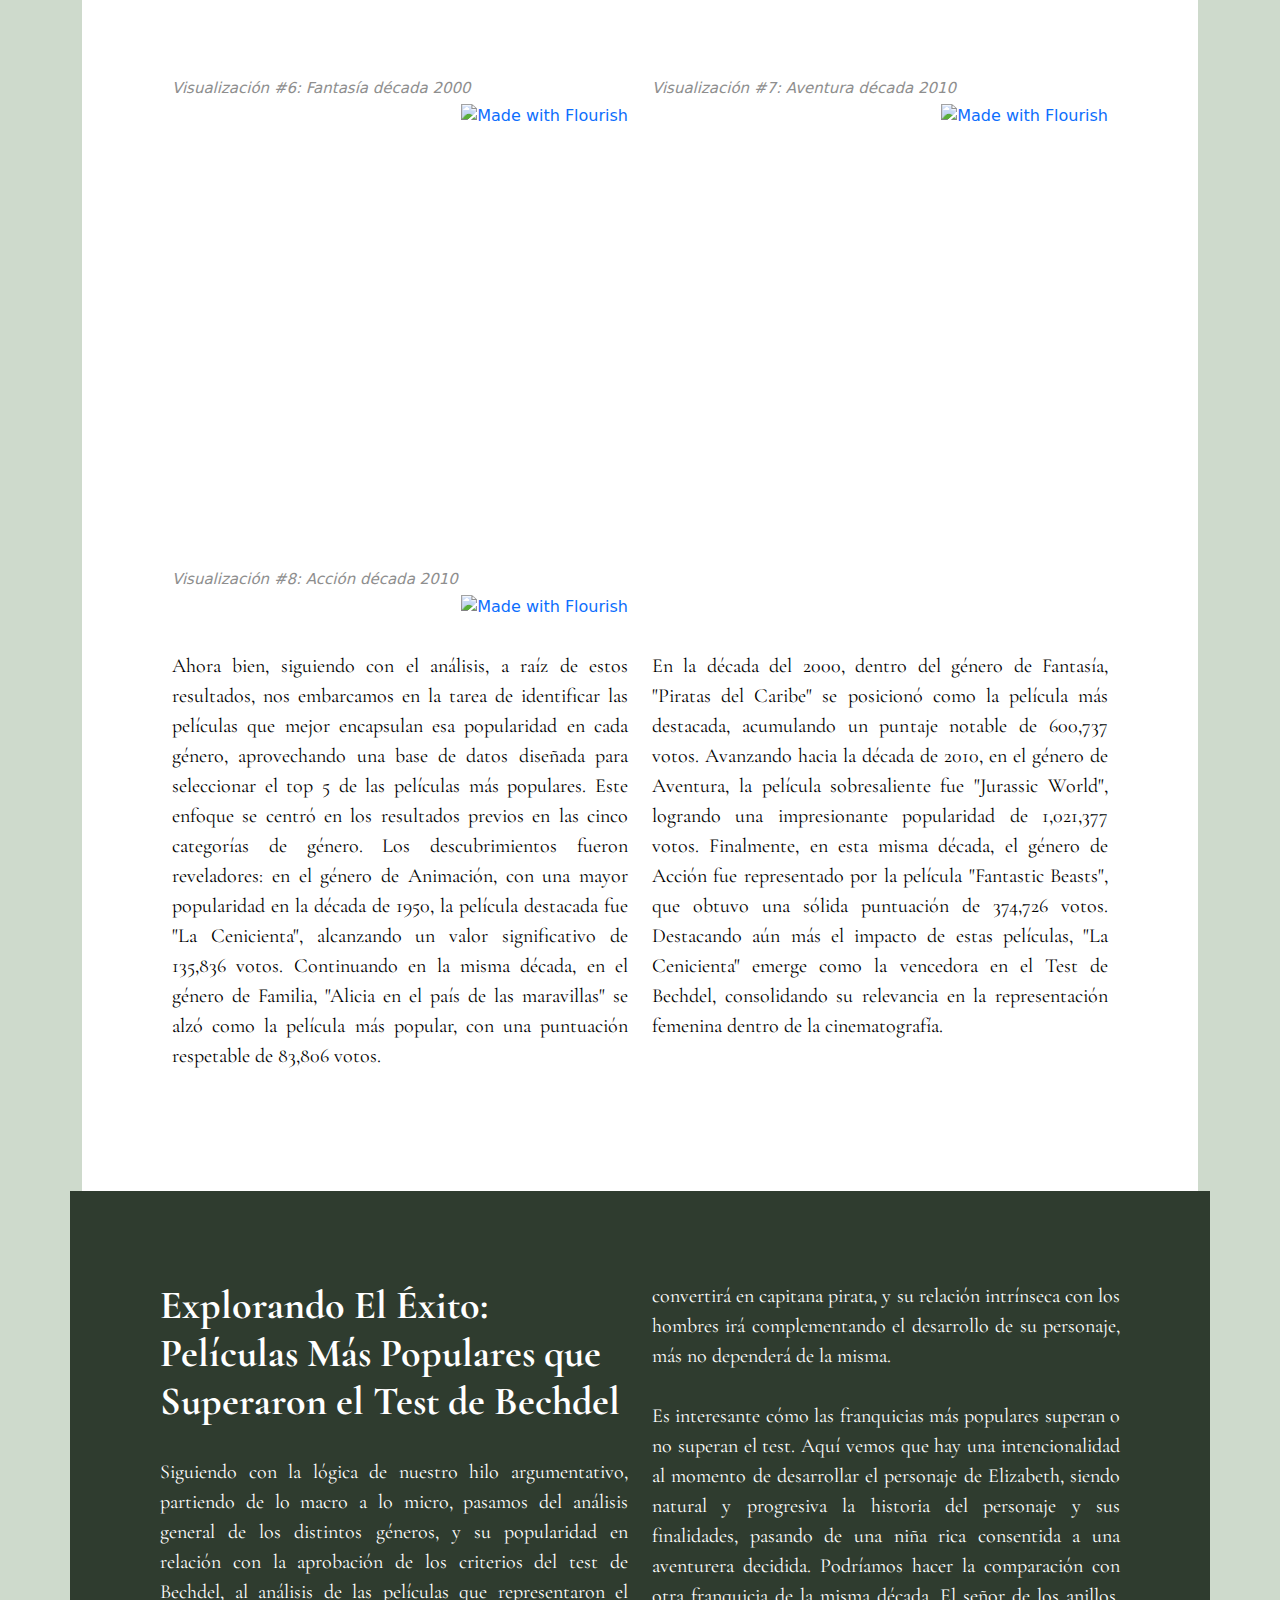
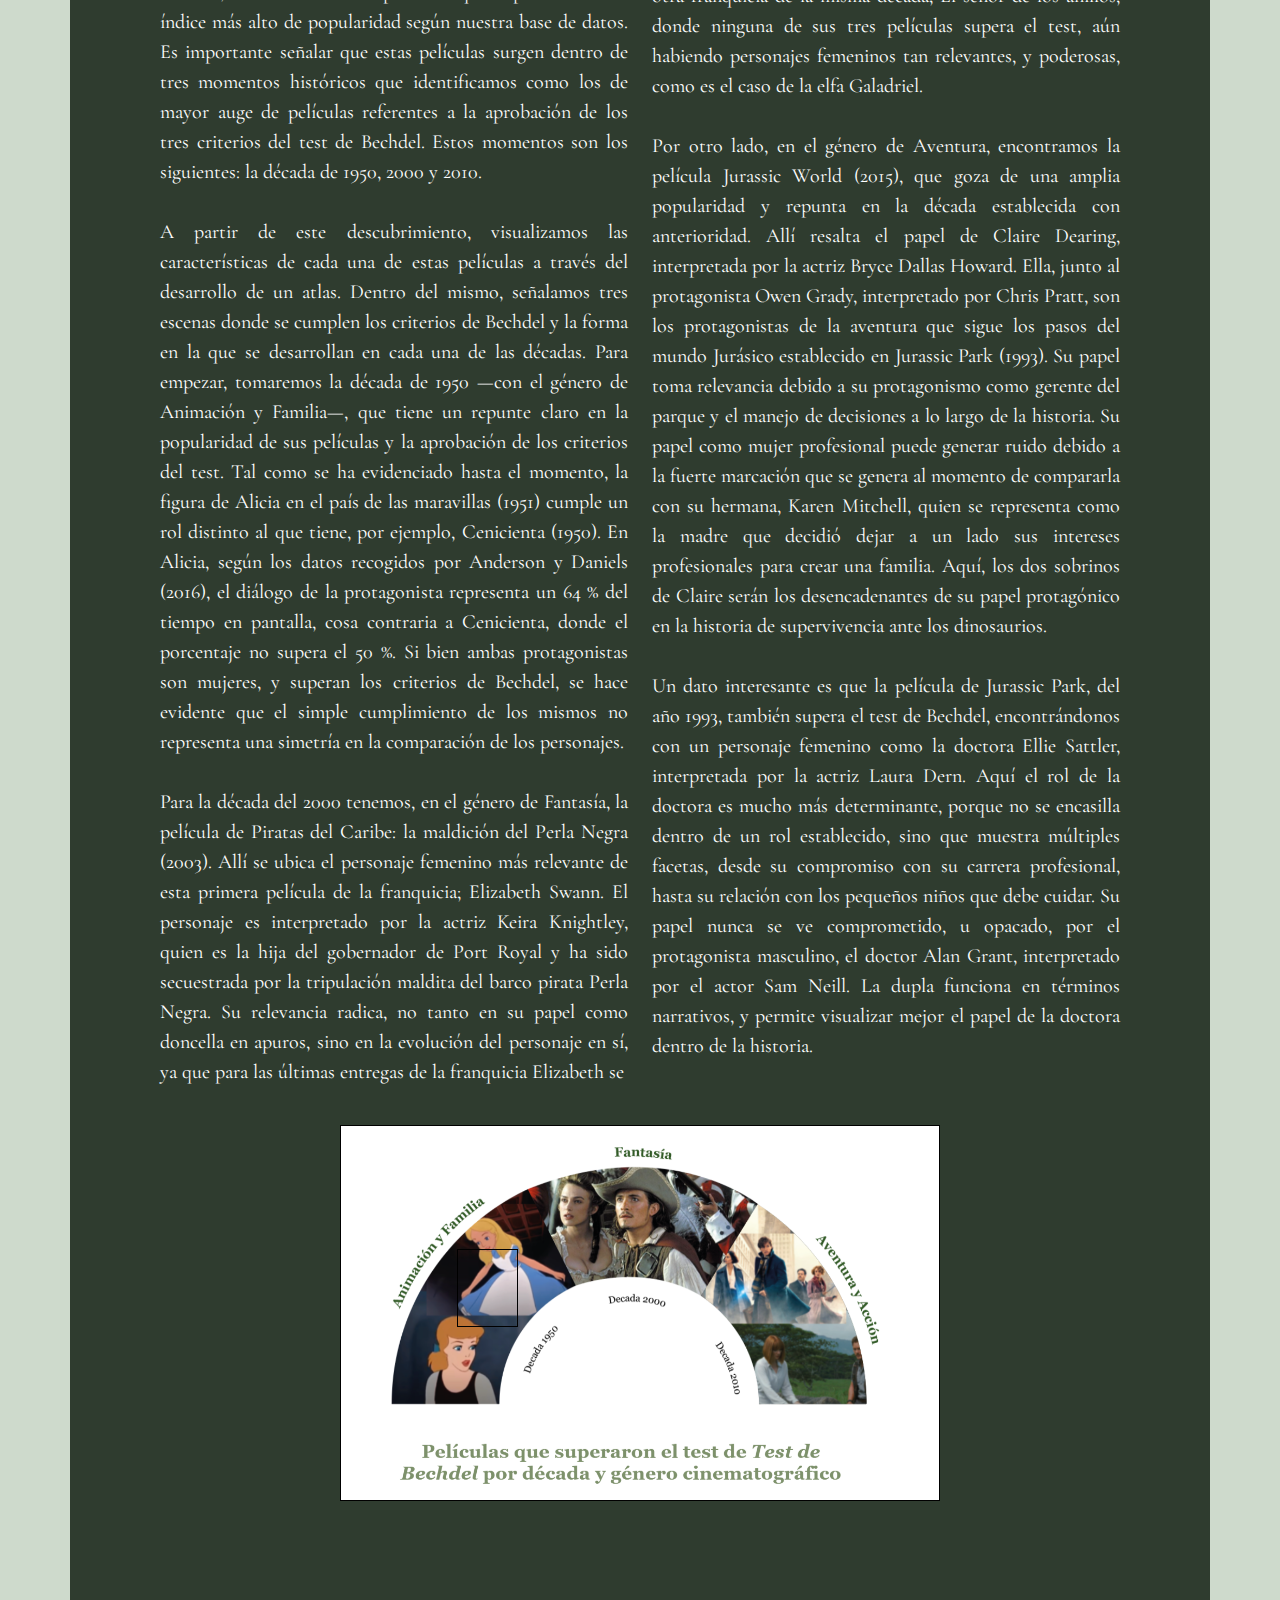
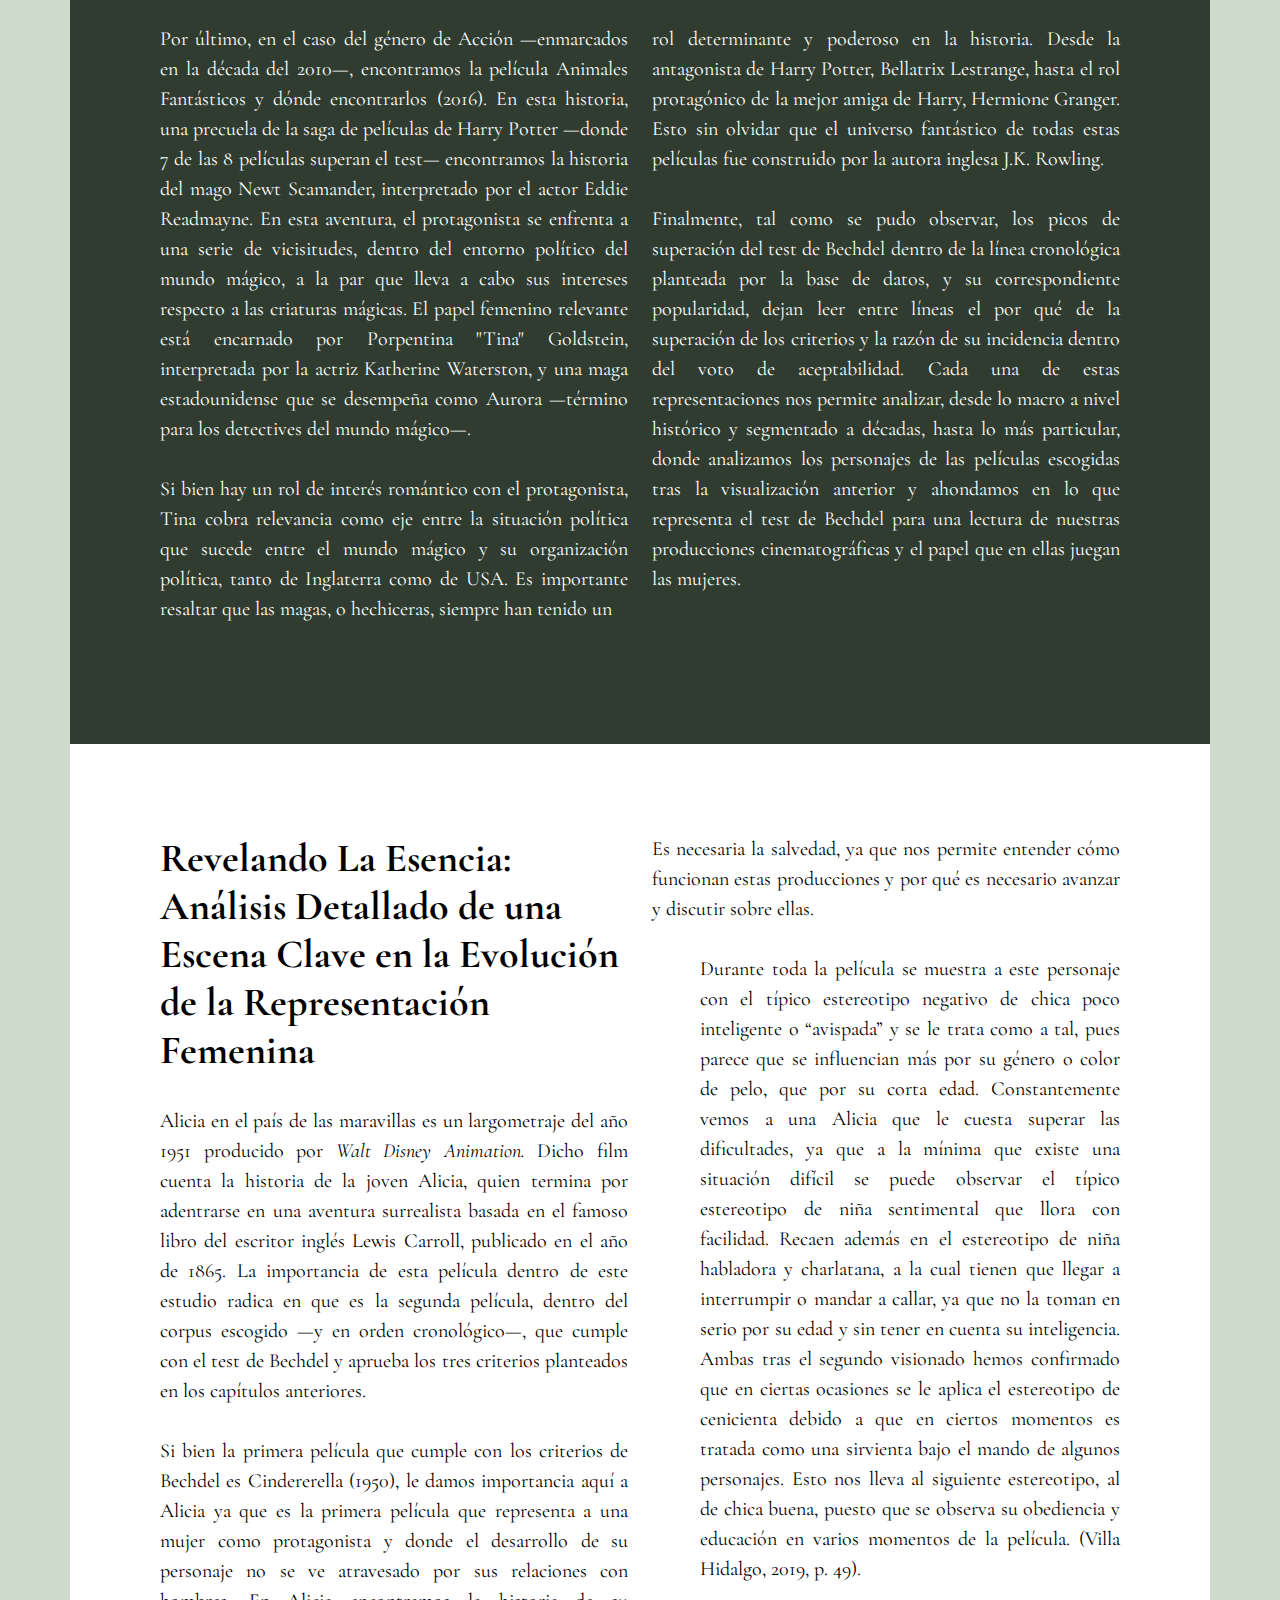
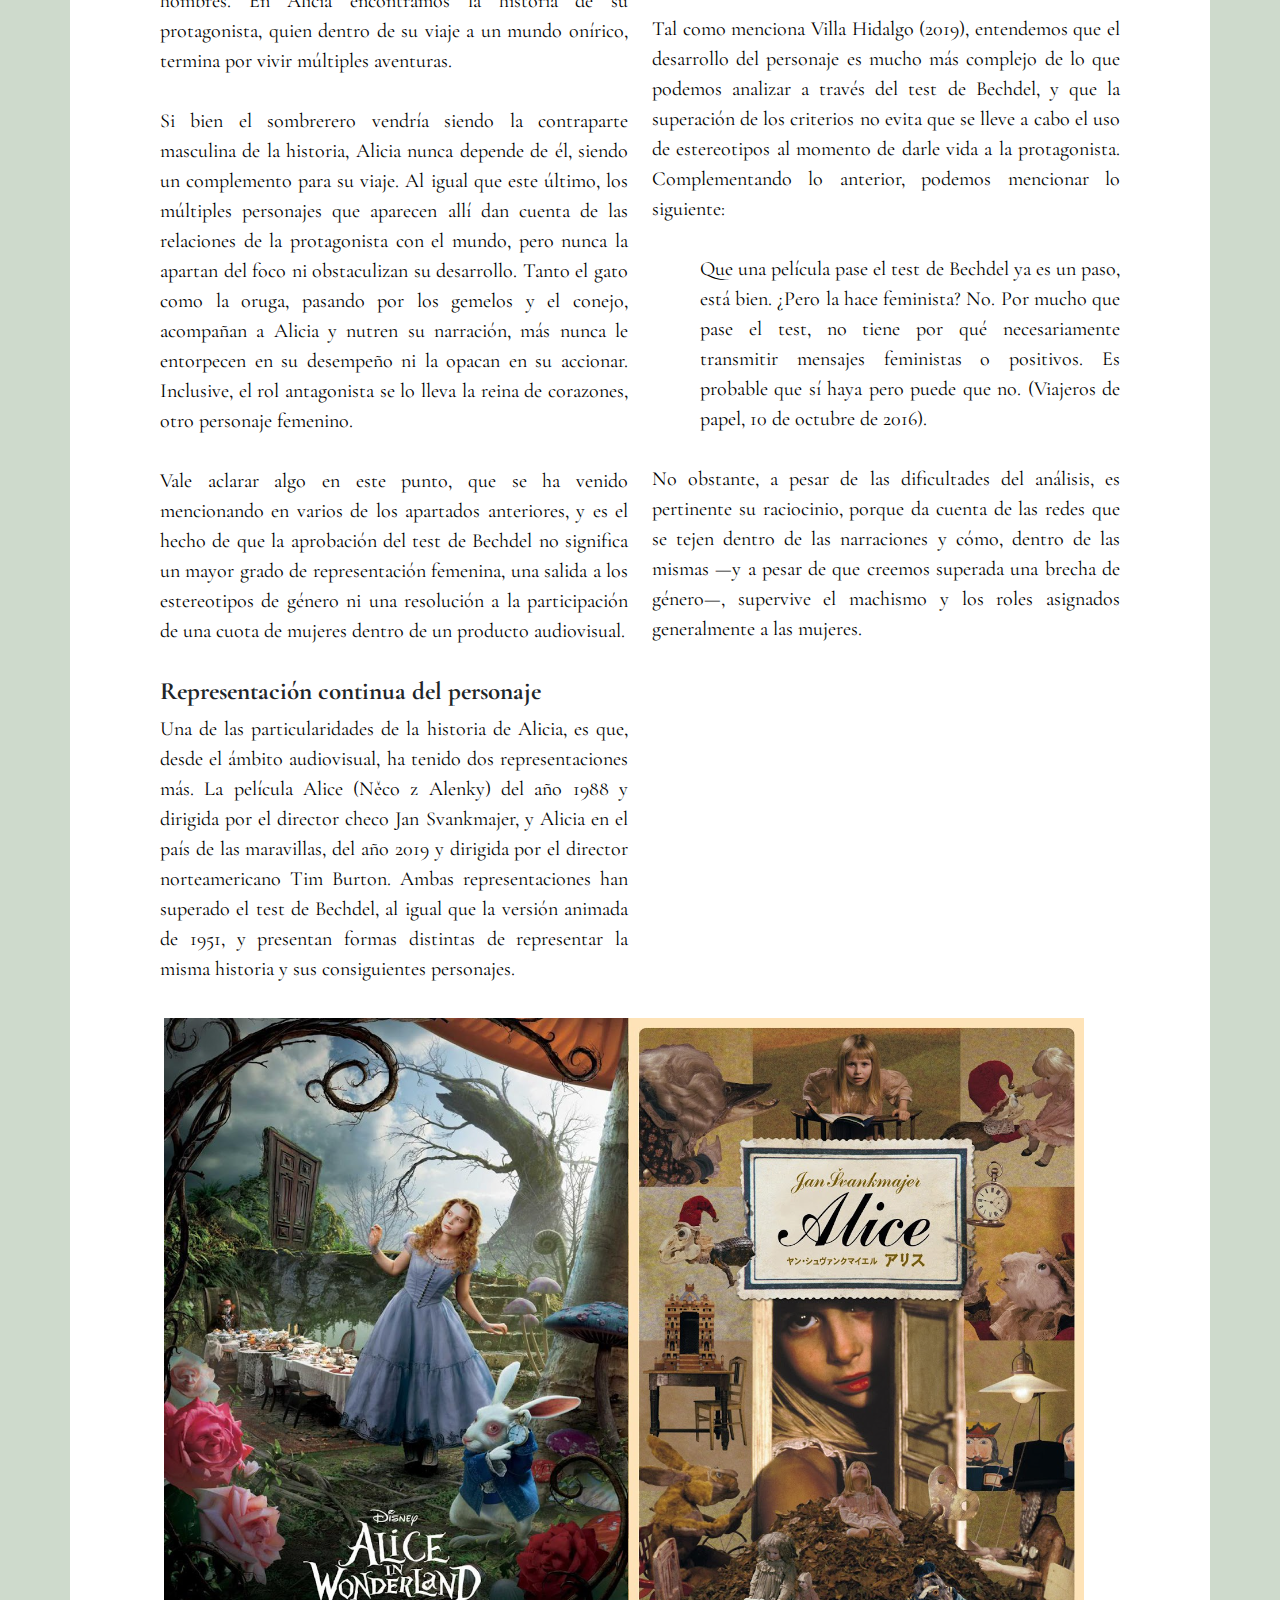
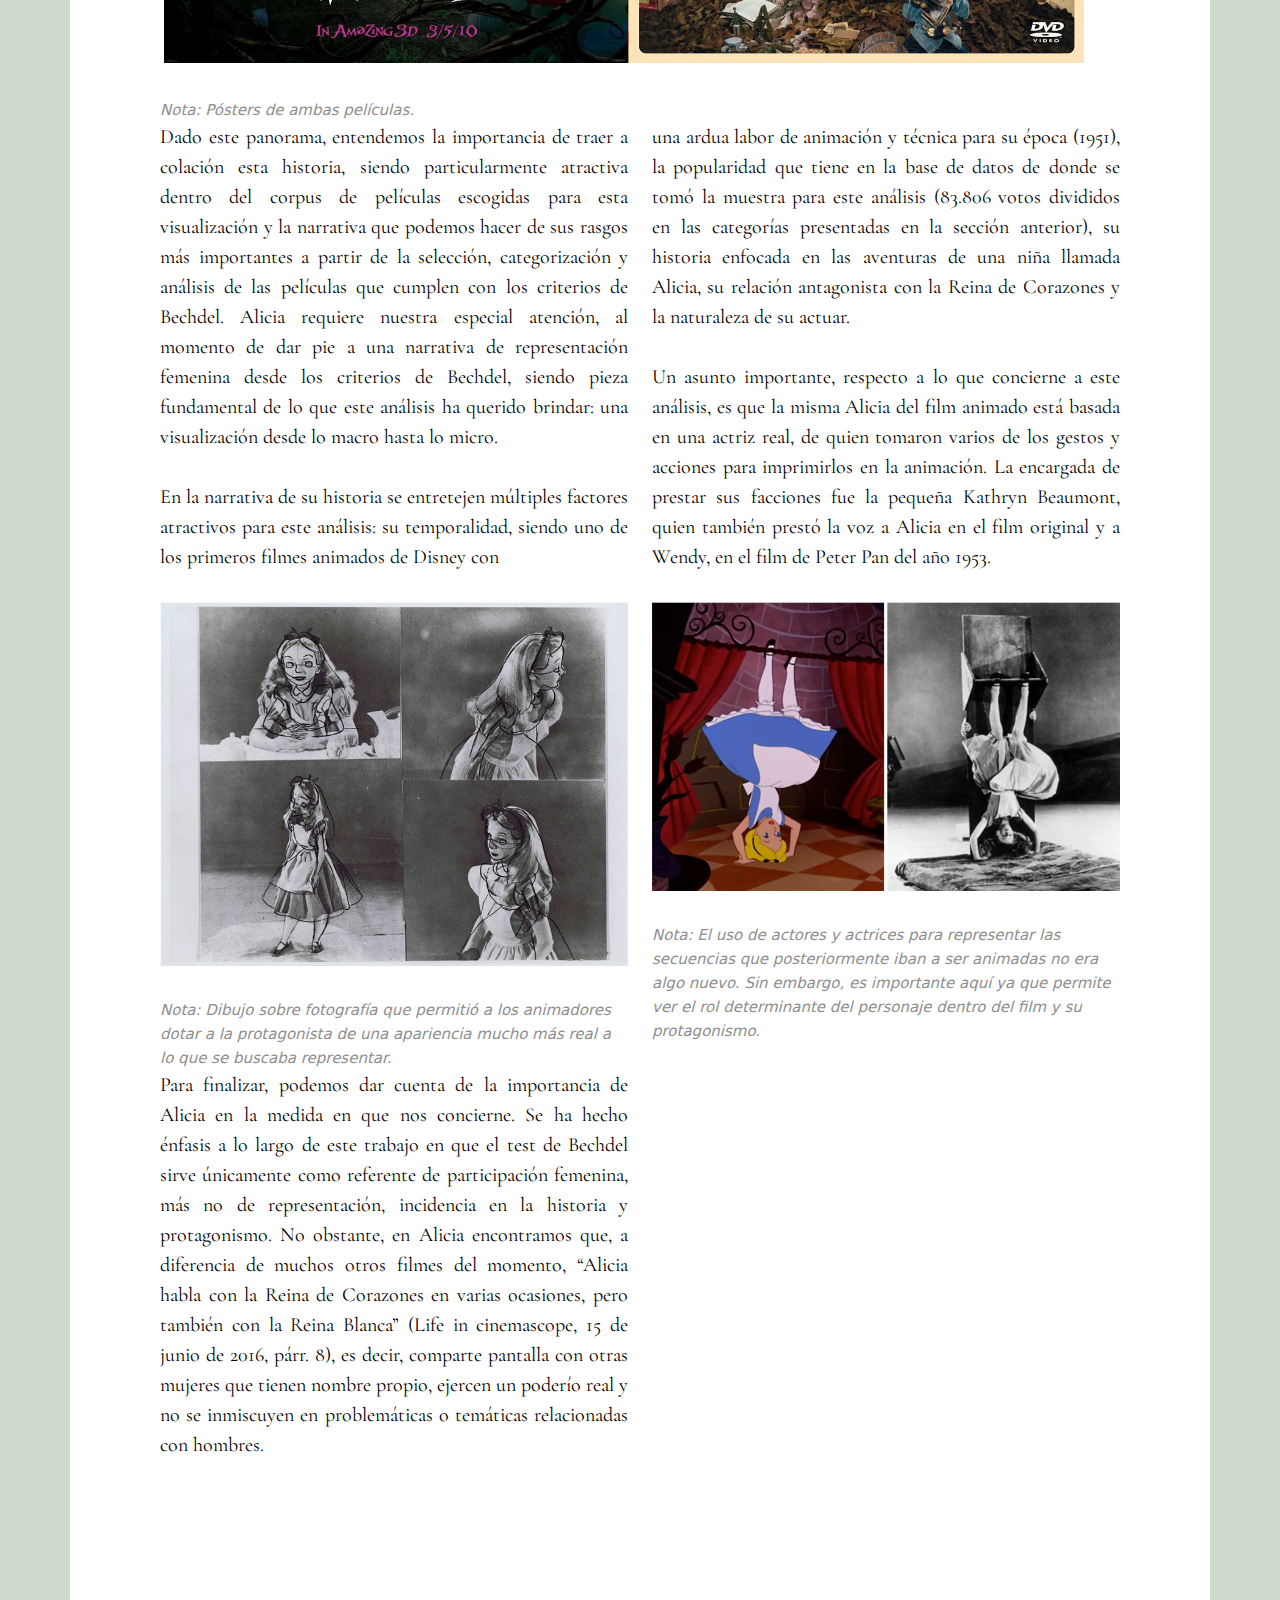
==== commit 816d2d24: "cita Aliason" ====
--- a/index.html
+++ b/index.html
@@ -61,7 +61,7 @@
                     <p>Este trabajo analiza la representación femenina en el cine, destacando el Test de Bechdel como
                         una herramienta para evaluar la presencia activa de personajes femeninos. Este test, creado por
                         Alison Bechdel, establece tres premisas que una película debe cumplir para superarlo. A través
-                        de visualizaciones de datos, se revela que muchas películas nominadas y ganadoras en los Oscar
+                        de visualizaciones de datos, se revela que películas nominadas y ganadoras en los Oscar
                         no pasan este test, evidenciando un patrón persistente en la industria cinematográfica,
                         especialmente en el cine estadounidense. El trabajo no pretende adoptar una perspectiva
                         feminista, sino utilizar el test de Bechdel como una rúbrica breve pero reveladora para analizar
@@ -737,6 +737,7 @@
             </div>
             <div class="col-md-6">
                 <img class="img-fluid" src="img/foto_alison_bachdel.png">
+                <cite class="blanco">Nota: Fotografía de Alice Bechdel</cite>
                 <p>
                     Al dar cabida a esta “narratividad”, los espectadores tendrán, desde su relación directa con los
                     filmes —o en este caso las visualizaciones—, la capacidad de “evocar un guión narrativo” (Venturini
